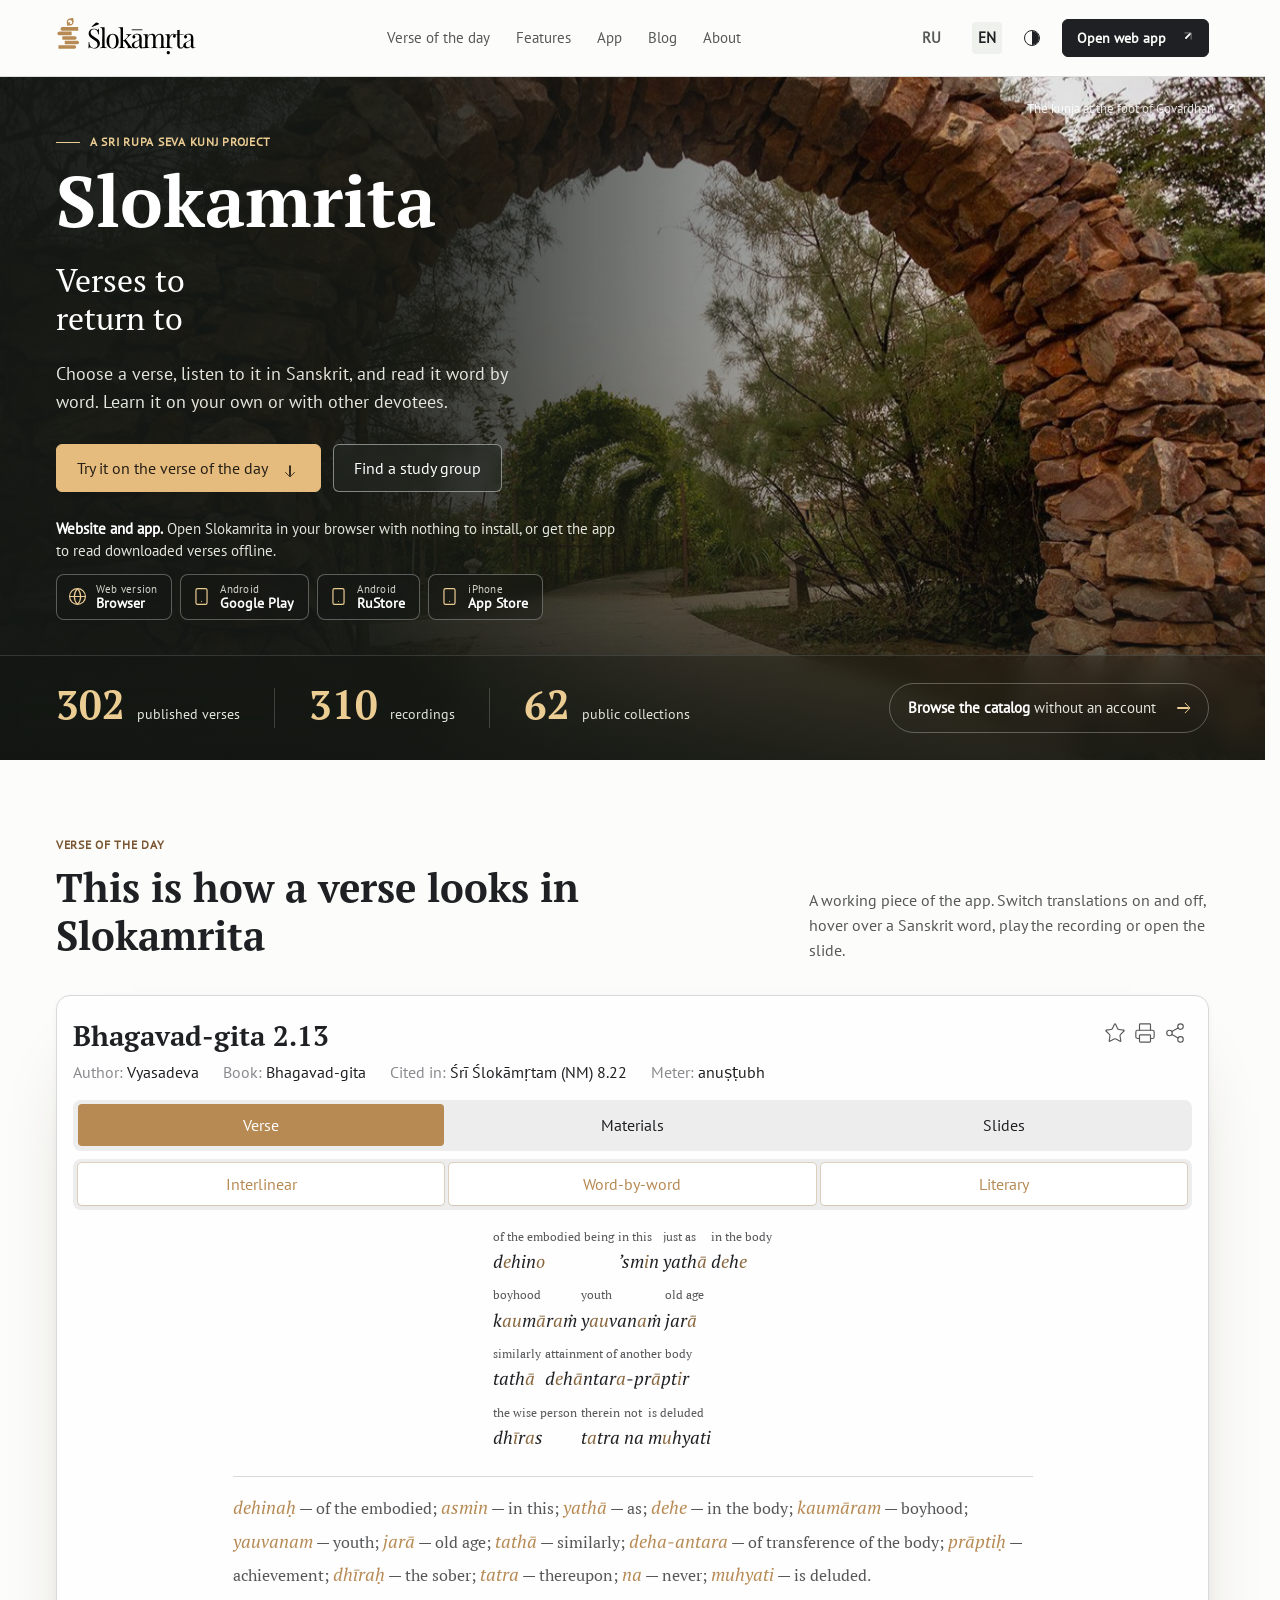
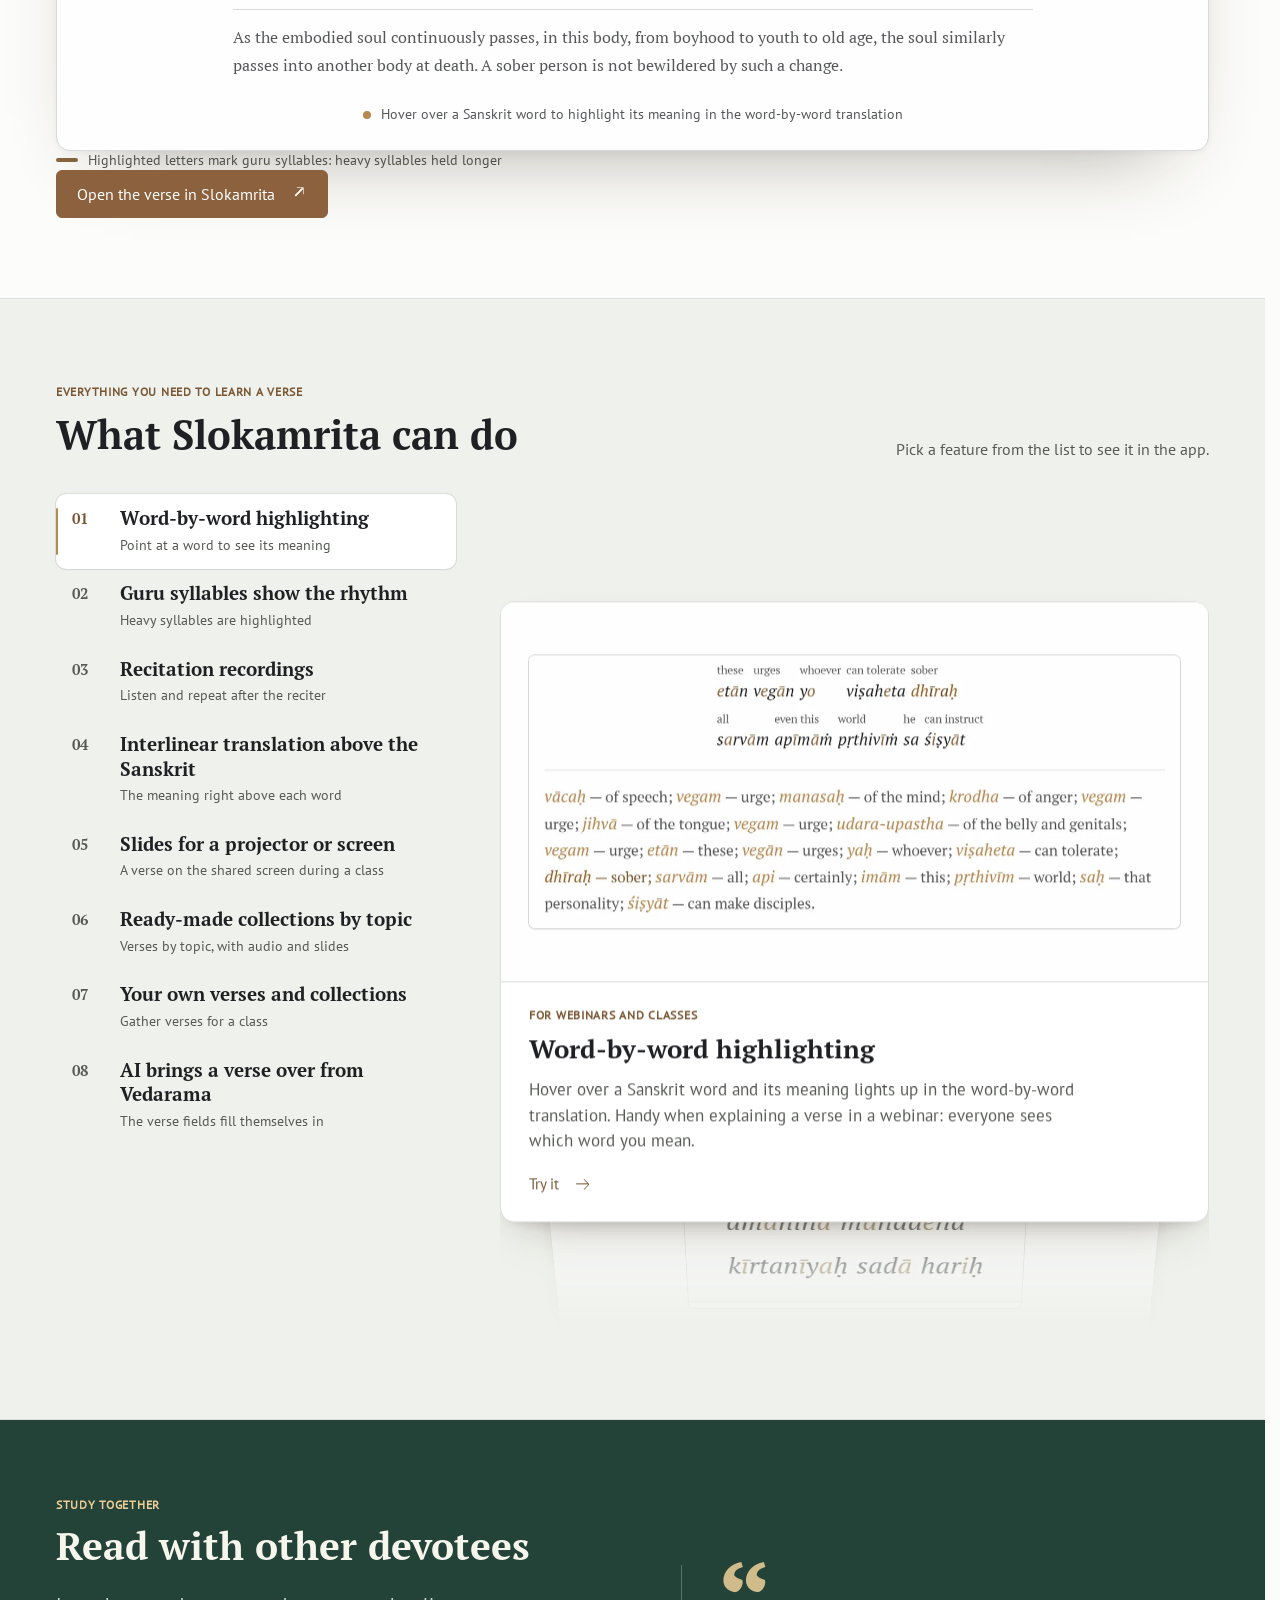
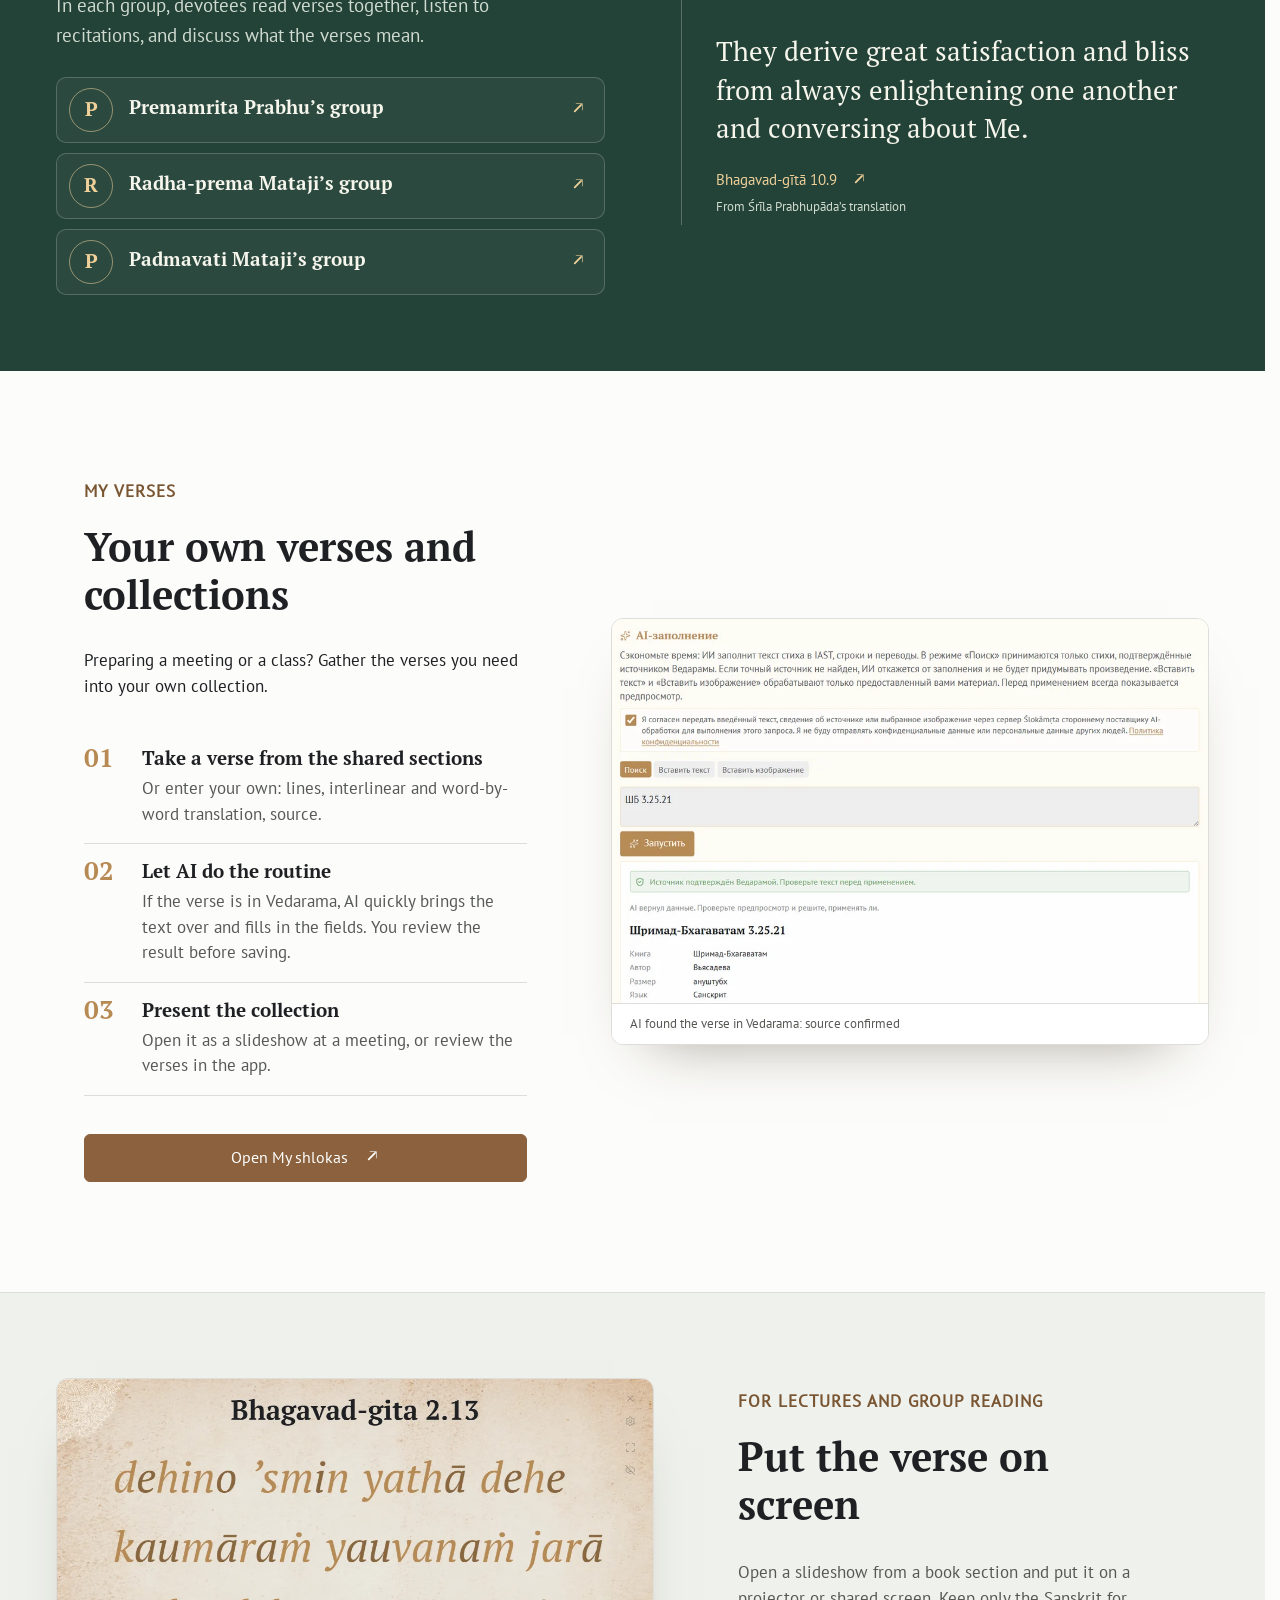
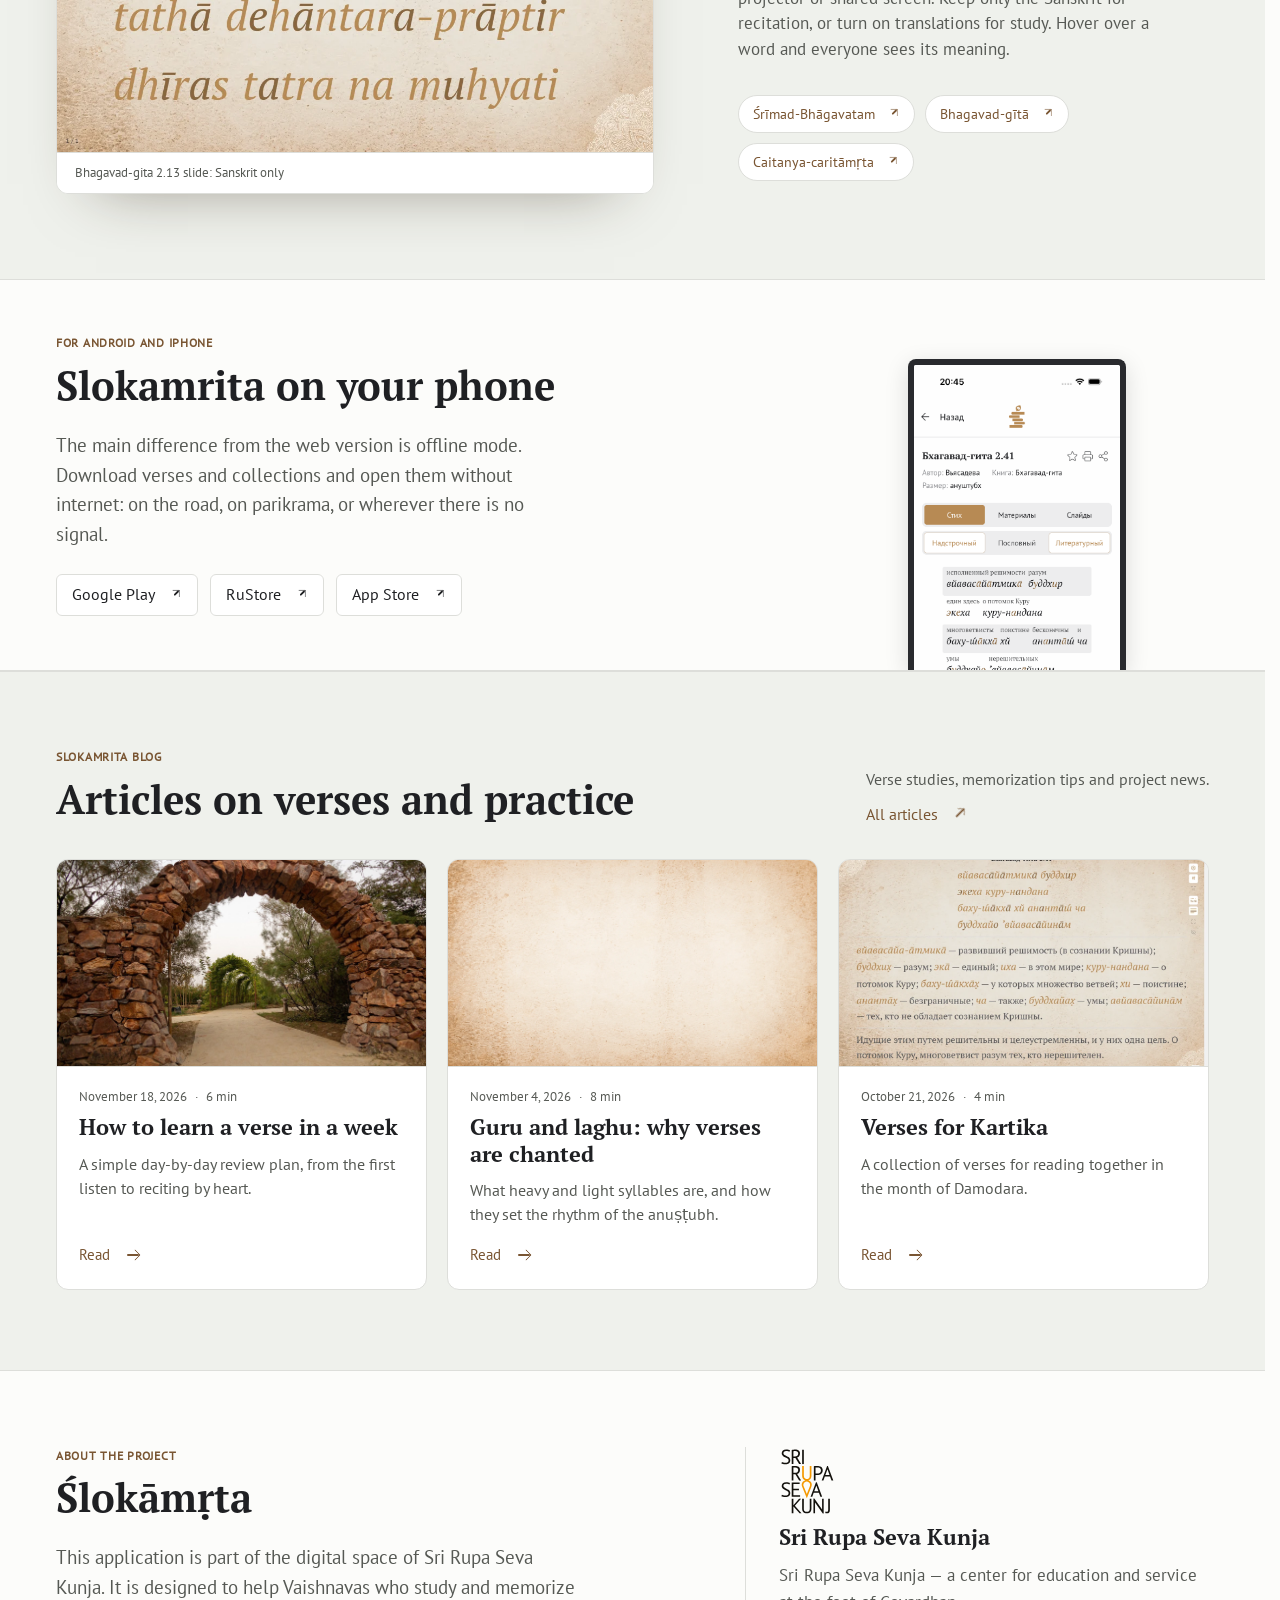
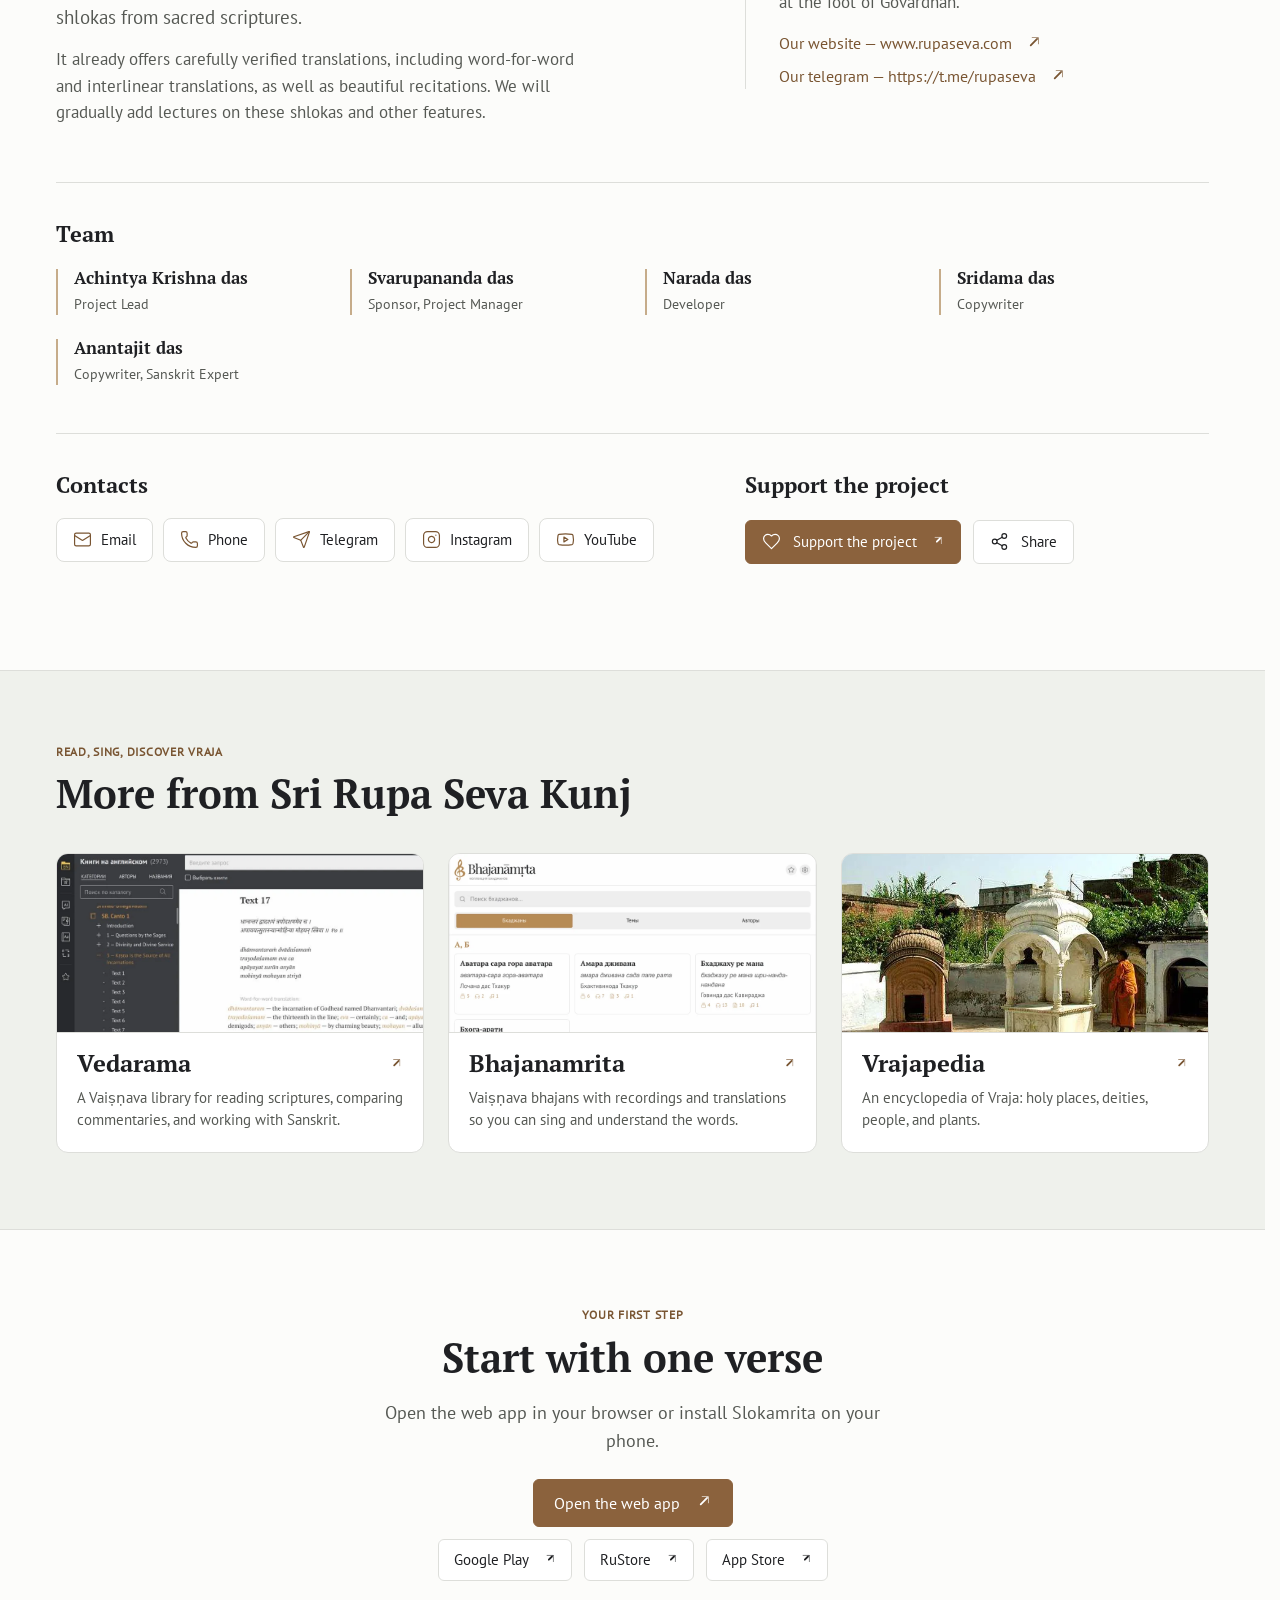
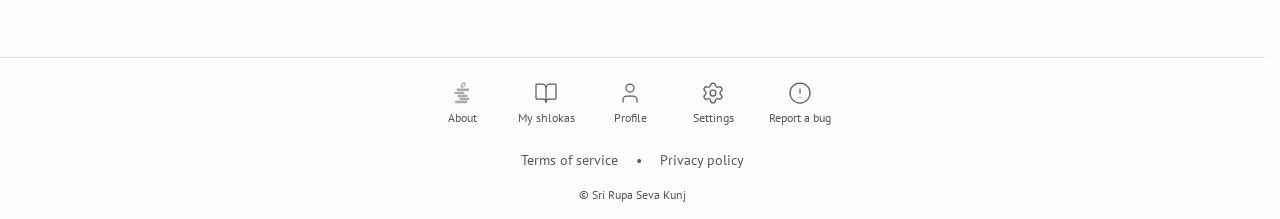
==== en/index.html @ b53bfd35 "Homepage round 4: app's slide viewer, exact verse widget, features drum - Slides tab opens Slokamrit" ====
<!DOCTYPE html><html lang="en" data-theme="light"><head><meta charset="utf-8"><meta name="viewport" content="width=device-width,initial-scale=1"><meta name="robots" content="noindex,nofollow"><title>Slokamrita — homepage preview</title><link rel="icon" type="image/png" sizes="48x48" href="../assets/favicon-48.png"><script>(function(){var q=new URLSearchParams(location.search).get('theme'),s=null;try{s=localStorage.getItem('slokamrita-landing-theme')}catch(e){}var t=q==='dark'||q==='light'?q:s==='dark'||s==='light'?s:matchMedia('(prefers-color-scheme: dark)').matches?'dark':'light';document.documentElement.dataset.theme=t})();</script><link rel="stylesheet" href="../page.css?v=14"></head>
<body>
<header class="site-header"><div class="wrap header-row">
  <a href="#top" aria-label="Slokamrita homepage"><img class="brand light" src="../assets/brand-light.svg" alt="Slokamrita"><img class="brand dark" src="../assets/brand-dark.svg" alt="Slokamrita"></a>
  <nav aria-label="Page sections"><a href="#today">Verse of the day</a><a href="#features">Features</a><a class="nav-extra" href="#community">Study groups</a><a class="nav-extra" href="#lecture">For lectures</a><a href="#application">App</a><a href="#blog">Blog</a><a href="#about">About</a></nav>
  <div class="header-actions"><nav class="edition-switch" aria-label="Page language"><a href="../" lang="ru" hreflang="ru">RU</a><a href="./" lang="en" hreflang="en" aria-current="page">EN</a></nav><button id="theme" class="theme-toggle" type="button" aria-label="Switch theme" title="Switch theme"><span class="theme-glyph" aria-hidden="true"></span></button><a class="button header-library" href="https://slokamrita.com/en/"><span>Open web app</span><span class="arr ext" aria-hidden="true"></span></a></div>
</div></header>
<main id="top">
  <section class="hero" aria-labelledby="hero-title" data-photo-tilt="">
    <img class="hero-photo" src="../assets/kunj.jpg" alt="">
    <a class="hero-credit" href="https://rupaseva.com/kunj"><span>The kunja at the foot of Govardhan</span><span class="arr ext" aria-hidden="true"></span></a>
    <div class="wrap hero-inner">
      <p class="eyebrow hero-kicker"><span></span> A SRI RUPA SEVA KUNJ PROJECT</p>
      <h1 id="hero-title">Slokamrita</h1>
      <p class="hero-lead">Verses to<br>return to</p>
      <p class="hero-summary">Choose a verse, listen to it in Sanskrit, and read it word by word. Learn it on your own or with other devotees.</p>
      <div class="buttons"><a class="button primary" href="#today"><span>Try it on the verse of the day</span><span class="arr down" aria-hidden="true"></span></a><a class="button on-hero" href="#community"><span>Find a study group</span></a></div>
      <div class="hero-platforms" aria-label="Where to open Slokamrita"><p class="platforms-note"><strong>Website and app.</strong> Open Slokamrita in your browser with nothing to install, or get the app to read downloaded verses offline.</p><div class="platform-links"><a class="platform" href="https://slokamrita.com/en/"><svg xmlns="http://www.w3.org/2000/svg" width="18" height="18" viewBox="0 0 24 24" fill="none" stroke="currentColor" stroke-width="1.5" stroke-linecap="round" stroke-linejoin="round" aria-hidden="true"><circle cx="12" cy="12" r="10"></circle><path d="M12 2a14.5 14.5 0 0 0 0 20 14.5 14.5 0 0 0 0-20"></path><path d="M2 12h20"></path></svg><span><small>Web version</small>Browser</span></a><a class="platform" href="https://play.google.com/store/apps/details?id=com.slokamrita.app"><svg xmlns="http://www.w3.org/2000/svg" width="18" height="18" viewBox="0 0 24 24" fill="none" stroke="currentColor" stroke-width="1.5" stroke-linecap="round" stroke-linejoin="round" aria-hidden="true"><rect width="14" height="20" x="5" y="2" rx="2" ry="2"></rect><path d="M12 18h.01"></path></svg><span><small>Android</small>Google Play</span></a><a class="platform" href="https://www.rustore.ru/catalog/app/com.slokamrita.app"><svg xmlns="http://www.w3.org/2000/svg" width="18" height="18" viewBox="0 0 24 24" fill="none" stroke="currentColor" stroke-width="1.5" stroke-linecap="round" stroke-linejoin="round" aria-hidden="true"><rect width="14" height="20" x="5" y="2" rx="2" ry="2"></rect><path d="M12 18h.01"></path></svg><span><small>Android</small>RuStore</span></a><a class="platform" href="https://apps.apple.com/app/id6803114267"><svg xmlns="http://www.w3.org/2000/svg" width="18" height="18" viewBox="0 0 24 24" fill="none" stroke="currentColor" stroke-width="1.5" stroke-linecap="round" stroke-linejoin="round" aria-hidden="true"><rect width="14" height="20" x="5" y="2" rx="2" ry="2"></rect><path d="M12 18h.01"></path></svg><span><small>iPhone</small>App Store</span></a></div></div>
    </div>
    <div class="hero-stats" aria-label="Library statistics"><div class="wrap hero-stats-row">
      <dl><div><dt>302</dt><dd class="stat-long">published verses</dd></div><div><dt>310</dt><dd>recordings</dd></div><div><dt>62</dt><dd>public collections</dd></div></dl>
      <a class="hero-catalog" href="https://slokamrita.com/en/?group=group"><span><strong>Browse the catalog</strong> without an account</span><span class="arr" aria-hidden="true"></span></a>
    </div></div>
  </section>
  <section class="day" id="today" aria-labelledby="day-title"><div class="wrap">
    <div class="section-head"><div><p class="eyebrow">VERSE OF THE DAY</p><h2 id="day-title">This is how a verse looks in Slokamrita</h2></div><p class="section-aside">A working piece of the app. Switch translations on and off, hover over a Sanskrit word, play the recording or open the slide.</p></div>
    <div class="app-window" data-app-window=""><div class="app-slides" id="app-slides" hidden><iframe title="Slide show" data-src="../slideshow/viewer.html?v=20261021-word-links" sandbox="allow-scripts allow-same-origin" allow="fullscreen" allowfullscreen></iframe></div>
      <div class="app-body">
        <div class="app-title-row"><h3 class="app-title">Bhagavad-gita 2.13</h3><span class="app-title-icons" aria-hidden="true"><span title="Add to collection"><svg xmlns="http://www.w3.org/2000/svg" width="22" height="22" viewBox="0 0 24 24" fill="none" stroke="currentColor" stroke-width="1.25" stroke-linecap="round" stroke-linejoin="round" aria-hidden="true"><path d="M11.525 2.295a.53.53 0 0 1 .95 0l2.31 4.679a2.123 2.123 0 0 0 1.595 1.16l5.166.756a.53.53 0 0 1 .294.904l-3.736 3.638a2.123 2.123 0 0 0-.611 1.878l.882 5.14a.53.53 0 0 1-.771.56l-4.618-2.428a2.122 2.122 0 0 0-1.973 0L6.396 21.01a.53.53 0 0 1-.77-.56l.881-5.139a2.122 2.122 0 0 0-.611-1.879L2.16 9.795a.53.53 0 0 1 .294-.906l5.165-.755a2.122 2.122 0 0 0 1.597-1.16z"></path></svg></span><span title="Print / PDF"><svg xmlns="http://www.w3.org/2000/svg" width="22" height="22" viewBox="0 0 24 24" fill="none" stroke="currentColor" stroke-width="1.25" stroke-linecap="round" stroke-linejoin="round" aria-hidden="true"><path d="M6 18H4a2 2 0 0 1-2-2v-5a2 2 0 0 1 2-2h16a2 2 0 0 1 2 2v5a2 2 0 0 1-2 2h-2"></path><path d="M6 9V3a1 1 0 0 1 1-1h10a1 1 0 0 1 1 1v6"></path><rect x="6" y="14" width="12" height="8" rx="1"></rect></svg></span><span title="Share"><svg xmlns="http://www.w3.org/2000/svg" width="22" height="22" viewBox="0 0 24 24" fill="none" stroke="currentColor" stroke-width="1.25" stroke-linecap="round" stroke-linejoin="round" aria-hidden="true"><circle cx="18" cy="5" r="3"></circle><circle cx="6" cy="12" r="3"></circle><circle cx="18" cy="19" r="3"></circle><line x1="8.59" x2="15.42" y1="13.51" y2="17.49"></line><line x1="15.41" x2="8.59" y1="6.51" y2="10.49"></line></svg></span></span></div><p class="app-meta"><span><em>Author:</em> Vyasadeva</span><span><em>Book:</em> Bhagavad-gita</span><span><em>Cited in:</em> Śrī Ślokāmṛtam (NM) 8.22</span><span><em>Meter:</em> anuṣṭubh</span></p>
        <div class="app-strip app-tabs" role="tablist" aria-label="Verse section"><button type="button" role="tab" aria-selected="true" aria-controls="panel-verse" data-tab="verse">Verse</button><button type="button" role="tab" aria-selected="false" aria-controls="panel-materials" data-tab="materials">Materials</button><button type="button" role="tab" aria-selected="false" aria-controls="app-slides" data-tab="slides">Slides</button></div>
        <div class="app-panel" id="panel-verse" role="tabpanel" data-panel="verse">
          <div class="app-strip app-modes" role="group" aria-label="Translations"><button type="button" aria-pressed="true" data-mode="interlinear">Interlinear</button><button type="button" aria-pressed="true" data-mode="wordByWord">Word-by-word</button><button type="button" aria-pressed="true" data-mode="literary">Literary</button></div>
          <div class="app-reading" data-modes="interlinear wordByWord literary"><div id="app-reading-content" class="verse-reader-surface mx-auto w-full max-w-[800px] space-y-xl app-surface"><div class="word-links-scope"><div class="space-y-md"><div class="verse reader-source mb-0 font-verse verse-source w-fit max-w-full mx-auto text-left leading-relaxed "><p class="px-sm py-xs bg-light-secondary dark:bg-dark-secondary rounded md:bg-transparent md:dark:bg-transparent"><span><span style="display: inline-block;"><span><span style="display: inline-block; white-space: nowrap;"><span><span style="display: inline-block; text-align: left; vertical-align: baseline;"><span class="verse-gloss font-verse not-italic text-text-light-secondary dark:text-text-dark-secondary leading-tight block" style="font-size: calc(0.75rem * var(--content-font-size-multiplier, 1));">of the embodied being</span><span class="word-link-source reader-source font-verse verse-source text-accent-brown dark:text-accent-gold whitespace-nowrap block" data-word-link="word-0" style="font-size: calc(1.125rem * var(--content-font-size-multiplier, 1));">d<span class="guru-vowel">e</span>hin<span class="guru-vowel">o</span></span></span></span></span></span><span> <span style="display: inline-block; white-space: nowrap;"><span><span style="display: inline-block; text-align: left; vertical-align: baseline;"><span class="verse-gloss font-verse not-italic text-text-light-secondary dark:text-text-dark-secondary leading-tight block" style="font-size: calc(0.75rem * var(--content-font-size-multiplier, 1));">in this</span><span class="word-link-source reader-source font-verse verse-source text-accent-brown dark:text-accent-gold whitespace-nowrap block" data-word-link="word-0" style="font-size: calc(1.125rem * var(--content-font-size-multiplier, 1));">’sm<span class="guru-vowel">i</span>n</span></span></span></span></span><span> <span style="display: inline-block; white-space: nowrap;"><span><span style="display: inline-block; text-align: left; vertical-align: baseline;"><span class="verse-gloss font-verse not-italic text-text-light-secondary dark:text-text-dark-secondary leading-tight block" style="font-size: calc(0.75rem * var(--content-font-size-multiplier, 1));">just as</span><span class="word-link-source reader-source font-verse verse-source text-accent-brown dark:text-accent-gold whitespace-nowrap block" data-word-link="word-1" style="font-size: calc(1.125rem * var(--content-font-size-multiplier, 1));">yath<span class="guru-vowel">ā</span></span></span></span></span></span><span> <span style="display: inline-block; white-space: nowrap;"><span><span style="display: inline-block; text-align: left; vertical-align: baseline;"><span class="verse-gloss font-verse not-italic text-text-light-secondary dark:text-text-dark-secondary leading-tight block" style="font-size: calc(0.75rem * var(--content-font-size-multiplier, 1));">in the body</span><span class="word-link-source reader-source font-verse verse-source text-accent-brown dark:text-accent-gold whitespace-nowrap block" data-word-link="word-2" style="font-size: calc(1.125rem * var(--content-font-size-multiplier, 1));">d<span class="guru-vowel">e</span>h<span class="guru-vowel">e</span></span></span></span></span></span></span></span></p><p class="px-sm py-xs "><span><span style="display: inline-block;"><span><span style="display: inline-block; white-space: nowrap;"><span><span style="display: inline-block; text-align: left; vertical-align: baseline;"><span class="verse-gloss font-verse not-italic text-text-light-secondary dark:text-text-dark-secondary leading-tight block" style="font-size: calc(0.75rem * var(--content-font-size-multiplier, 1));">boyhood</span><span class="word-link-source reader-source font-verse verse-source text-accent-brown dark:text-accent-gold whitespace-nowrap block" data-word-link="word-3" style="font-size: calc(1.125rem * var(--content-font-size-multiplier, 1));">k<span class="guru-vowel">a</span><span class="guru-vowel">u</span>m<span class="guru-vowel">ā</span>r<span class="guru-vowel">a</span>ṁ</span></span></span></span></span><span> <span style="display: inline-block; white-space: nowrap;"><span><span style="display: inline-block; text-align: left; vertical-align: baseline;"><span class="verse-gloss font-verse not-italic text-text-light-secondary dark:text-text-dark-secondary leading-tight block" style="font-size: calc(0.75rem * var(--content-font-size-multiplier, 1));">youth</span><span class="word-link-source reader-source font-verse verse-source text-accent-brown dark:text-accent-gold whitespace-nowrap block" data-word-link="word-4" style="font-size: calc(1.125rem * var(--content-font-size-multiplier, 1));">y<span class="guru-vowel">a</span><span class="guru-vowel">u</span>van<span class="guru-vowel">a</span>ṁ</span></span></span></span></span><span> <span style="display: inline-block; white-space: nowrap;"><span><span style="display: inline-block; text-align: left; vertical-align: baseline;"><span class="verse-gloss font-verse not-italic text-text-light-secondary dark:text-text-dark-secondary leading-tight block" style="font-size: calc(0.75rem * var(--content-font-size-multiplier, 1));">old age</span><span class="word-link-source reader-source font-verse verse-source text-accent-brown dark:text-accent-gold whitespace-nowrap block" data-word-link="word-5" style="font-size: calc(1.125rem * var(--content-font-size-multiplier, 1));">jar<span class="guru-vowel">ā</span></span></span></span></span></span></span></span></p><p class="px-sm py-xs bg-light-secondary dark:bg-dark-secondary rounded md:bg-transparent md:dark:bg-transparent"><span><span style="display: inline-block;"><span><span style="display: inline-block; white-space: nowrap;"><span><span style="display: inline-block; text-align: left; vertical-align: baseline;"><span class="verse-gloss font-verse not-italic text-text-light-secondary dark:text-text-dark-secondary leading-tight block" style="font-size: calc(0.75rem * var(--content-font-size-multiplier, 1));">similarly</span><span class="word-link-source reader-source font-verse verse-source text-accent-brown dark:text-accent-gold whitespace-nowrap block" data-word-link="word-6" style="font-size: calc(1.125rem * var(--content-font-size-multiplier, 1));">tath<span class="guru-vowel">ā</span></span></span></span></span></span><span> <span style="display: inline-block; white-space: nowrap;"><span><span style="display: inline-block; text-align: left; vertical-align: baseline;"><span class="verse-gloss font-verse not-italic text-text-light-secondary dark:text-text-dark-secondary leading-tight block" style="font-size: calc(0.75rem * var(--content-font-size-multiplier, 1));">attainment of another body</span><span class="word-link-source reader-source font-verse verse-source text-accent-brown dark:text-accent-gold whitespace-nowrap block" data-word-link="word-7" style="font-size: calc(1.125rem * var(--content-font-size-multiplier, 1));">d<span class="guru-vowel">e</span>h<span class="guru-vowel">ā</span>ntar<span class="guru-vowel">a</span>‑pr<span class="guru-vowel">ā</span>pt<span class="guru-vowel">i</span>r</span></span></span></span></span></span></span></p><p class="px-sm py-xs "><span><span style="display: inline-block;"><span><span style="display: inline-block; white-space: nowrap;"><span><span style="display: inline-block; text-align: left; vertical-align: baseline;"><span class="verse-gloss font-verse not-italic text-text-light-secondary dark:text-text-dark-secondary leading-tight block" style="font-size: calc(0.75rem * var(--content-font-size-multiplier, 1));">the wise person</span><span class="word-link-source reader-source font-verse verse-source text-accent-brown dark:text-accent-gold whitespace-nowrap block" data-word-link="word-8" style="font-size: calc(1.125rem * var(--content-font-size-multiplier, 1));">dh<span class="guru-vowel">ī</span>r<span class="guru-vowel">a</span>s</span></span></span></span></span><span> <span style="display: inline-block; white-space: nowrap;"><span><span style="display: inline-block; text-align: left; vertical-align: baseline;"><span class="verse-gloss font-verse not-italic text-text-light-secondary dark:text-text-dark-secondary leading-tight block" style="font-size: calc(0.75rem * var(--content-font-size-multiplier, 1));">therein</span><span class="word-link-source reader-source font-verse verse-source text-accent-brown dark:text-accent-gold whitespace-nowrap block" data-word-link="word-9" style="font-size: calc(1.125rem * var(--content-font-size-multiplier, 1));">t<span class="guru-vowel">a</span>tra</span></span></span></span></span><span> <span style="display: inline-block; white-space: nowrap;"><span><span style="display: inline-block; text-align: left; vertical-align: baseline;"><span class="verse-gloss font-verse not-italic text-text-light-secondary dark:text-text-dark-secondary leading-tight block" style="font-size: calc(0.75rem * var(--content-font-size-multiplier, 1));">not</span><span class="word-link-source reader-source font-verse verse-source text-accent-brown dark:text-accent-gold whitespace-nowrap block" data-word-link="word-10" style="font-size: calc(1.125rem * var(--content-font-size-multiplier, 1));">na</span></span></span></span></span><span> <span style="display: inline-block; white-space: nowrap;"><span><span style="display: inline-block; text-align: left; vertical-align: baseline;"><span class="verse-gloss font-verse not-italic text-text-light-secondary dark:text-text-dark-secondary leading-tight block" style="font-size: calc(0.75rem * var(--content-font-size-multiplier, 1));">is deluded</span><span class="word-link-source reader-source font-verse verse-source text-accent-brown dark:text-accent-gold whitespace-nowrap block" data-word-link="word-11" style="font-size: calc(1.125rem * var(--content-font-size-multiplier, 1));">m<span class="guru-vowel">u</span>hyati</span></span></span></span></span></span></span></p></div></div><div class="mt-md border-t border-light-tertiary dark:border-dark-tertiary app-wbw"></div><div class="mt-md app-wbw"><div class="font-verse text-text-light-secondary dark:text-text-dark-secondary leading-relaxed w-full text-left" style="font-size: calc(1rem * var(--content-font-size-multiplier, 1));"><span class="word-link-meaning" data-word-link="word-0"><span class="word-link-original font-verse verse-source text-accent-brown dark:text-accent-gold font-medium" style="font-size: calc(1.125rem * var(--content-font-size-multiplier, 1));">dehinaḥ</span> — of the embodied; </span><span class="word-link-meaning" data-word-link="word-0"><span class="word-link-original font-verse verse-source text-accent-brown dark:text-accent-gold font-medium" style="font-size: calc(1.125rem * var(--content-font-size-multiplier, 1));">asmin</span> — in this; </span><span class="word-link-meaning" data-word-link="word-1"><span class="word-link-original font-verse verse-source text-accent-brown dark:text-accent-gold font-medium" style="font-size: calc(1.125rem * var(--content-font-size-multiplier, 1));">yathā</span> — as; </span><span class="word-link-meaning" data-word-link="word-2"><span class="word-link-original font-verse verse-source text-accent-brown dark:text-accent-gold font-medium" style="font-size: calc(1.125rem * var(--content-font-size-multiplier, 1));">dehe</span> — in the body; </span><span class="word-link-meaning" data-word-link="word-3"><span class="word-link-original font-verse verse-source text-accent-brown dark:text-accent-gold font-medium" style="font-size: calc(1.125rem * var(--content-font-size-multiplier, 1));">kaumāram</span> — boyhood; </span><span class="word-link-meaning" data-word-link="word-4"><span class="word-link-original font-verse verse-source text-accent-brown dark:text-accent-gold font-medium" style="font-size: calc(1.125rem * var(--content-font-size-multiplier, 1));">yauvanam</span> — youth; </span><span class="word-link-meaning" data-word-link="word-5"><span class="word-link-original font-verse verse-source text-accent-brown dark:text-accent-gold font-medium" style="font-size: calc(1.125rem * var(--content-font-size-multiplier, 1));">jarā</span> — old age; </span><span class="word-link-meaning" data-word-link="word-6"><span class="word-link-original font-verse verse-source text-accent-brown dark:text-accent-gold font-medium" style="font-size: calc(1.125rem * var(--content-font-size-multiplier, 1));">tathā</span> — similarly; </span><span class="word-link-meaning" data-word-link="word-7"><span class="word-link-original font-verse verse-source text-accent-brown dark:text-accent-gold font-medium" style="font-size: calc(1.125rem * var(--content-font-size-multiplier, 1));">deha-antara</span> — of transference of the body; </span><span class="word-link-meaning" data-word-link="word-7"><span class="word-link-original font-verse verse-source text-accent-brown dark:text-accent-gold font-medium" style="font-size: calc(1.125rem * var(--content-font-size-multiplier, 1));">prāptiḥ</span> — achievement; </span><span class="word-link-meaning" data-word-link="word-8"><span class="word-link-original font-verse verse-source text-accent-brown dark:text-accent-gold font-medium" style="font-size: calc(1.125rem * var(--content-font-size-multiplier, 1));">dhīraḥ</span> — the sober; </span><span class="word-link-meaning" data-word-link="word-9"><span class="word-link-original font-verse verse-source text-accent-brown dark:text-accent-gold font-medium" style="font-size: calc(1.125rem * var(--content-font-size-multiplier, 1));">tatra</span> — thereupon; </span><span class="word-link-meaning" data-word-link="word-10"><span class="word-link-original font-verse verse-source text-accent-brown dark:text-accent-gold font-medium" style="font-size: calc(1.125rem * var(--content-font-size-multiplier, 1));">na</span> — never; </span><span class="word-link-meaning" data-word-link="word-11"><span class="word-link-original font-verse verse-source text-accent-brown dark:text-accent-gold font-medium" style="font-size: calc(1.125rem * var(--content-font-size-multiplier, 1));">muhyati</span> — is deluded.</span></div></div><div class="mt-md border-t border-light-tertiary dark:border-dark-tertiary app-lit"></div><div class="mt-md font-verse text-text-light-secondary dark:text-text-dark-secondary w-full text-left app-lit" style="font-size: calc(1rem * var(--content-font-size-multiplier, 1));">As the embodied soul continuously passes, in this body, from boyhood to youth to old age, the soul similarly passes into another body at death. A sober person is not bewildered by such a change.</div></div></div></div>
          <p class="app-hint" data-hint-wbw=""><span class="hint-dot" aria-hidden="true"></span>Hover over a Sanskrit word to highlight its meaning in the word-by-word translation</p>
        </div>
        <div class="app-panel" id="panel-materials" role="tabpanel" data-panel="materials" hidden="">
          <div class="app-strip app-subtabs" role="group" aria-label="Materials"><button type="button" aria-pressed="true" data-subtab="recordings">Recordings<sup>1</sup></button><button type="button" aria-pressed="false" data-subtab="comments">Comments</button></div><div class="app-subpanel" data-subpanel="recordings">
          <div class="app-record">
            <strong>Recitation: Bhagavad-gita As It Is 2.13</strong><span class="app-record-author">Nityananda Prabhu</span>
            <div class="app-record-row" data-player="idle">
              <button type="button" class="app-listen" aria-controls="recitation"><svg xmlns="http://www.w3.org/2000/svg" width="19" height="19" viewBox="0 0 24 24" fill="none" stroke="currentColor" stroke-width="1.5" stroke-linecap="round" stroke-linejoin="round" class="lucide lucide-play" aria-hidden="true"><path d="M5 5a2 2 0 0 1 3.008-1.728l11.997 6.998a2 2 0 0 1 .003 3.458l-12 7A2 2 0 0 1 5 19z"></path></svg><span>Listen</span></button><span class="app-record-duration">0:15</span>
              <button type="button" class="app-play" aria-controls="recitation" aria-label="Pause" title="Pause"><span><svg xmlns="http://www.w3.org/2000/svg" width="19" height="19" viewBox="0 0 24 24" fill="none" stroke="currentColor" stroke-width="1.5" stroke-linecap="round" stroke-linejoin="round" class="lucide lucide-pause" aria-hidden="true"><rect x="14" y="3" width="5" height="18" rx="1"></rect><rect x="5" y="3" width="5" height="18" rx="1"></rect></svg></span><span hidden=""><svg xmlns="http://www.w3.org/2000/svg" width="19" height="19" viewBox="0 0 24 24" fill="none" stroke="currentColor" stroke-width="1.5" stroke-linecap="round" stroke-linejoin="round" class="lucide lucide-play" aria-hidden="true"><path d="M5 5a2 2 0 0 1 3.008-1.728l11.997 6.998a2 2 0 0 1 .003 3.458l-12 7A2 2 0 0 1 5 19z"></path></svg></span></button>
              <span class="app-time app-current">0:00</span><input type="range" class="app-seek" aria-label="Playback position" min="0" max="15" value="0" step="0.1"><span class="app-time app-total">0:15</span>
              <button type="button" class="app-close" aria-controls="recitation" aria-label="Stop" title="Stop"><svg xmlns="http://www.w3.org/2000/svg" width="19" height="19" viewBox="0 0 24 24" fill="none" stroke="currentColor" stroke-width="1.5" stroke-linecap="round" stroke-linejoin="round" class="lucide lucide-x" aria-hidden="true"><path d="M18 6 6 18"></path><path d="m6 6 12 12"></path></svg></button>
            </div>
          </div>
          <audio id="recitation" preload="none" src="https://api.slokamrita.com/api/media/public/audio/cdc1b95c_20260714_143811.mp3"></audio>
          <p id="recitation-error" class="recitation-error" hidden="">The recording did not load. <a href="https://slokamrita.com/en/verse/bhagavad-gita-2-13/">Listen on the verse page</a></p><div class="app-note app-suggest"><svg xmlns="http://www.w3.org/2000/svg" width="20" height="20" viewBox="0 0 24 24" fill="none" stroke="currentColor" stroke-width="1.25" stroke-linecap="round" stroke-linejoin="round" aria-hidden="true" class="app-note-icon"><path d="M15 14c.2-1 .7-1.7 1.5-2.5 1-.9 1.5-2.2 1.5-3.5A6 6 0 0 0 6 8c0 1 .2 2.2 1.5 3.5.7.7 1.3 1.5 1.5 2.5"></path><path d="M9 18h6"></path><path d="M10 22h4"></path></svg><p>Know other recordings of this verse?</p><a class="app-note-button" href="https://t.me/slokamrita_bot"><span>Suggest recording</span><svg xmlns="http://www.w3.org/2000/svg" width="14" height="14" viewBox="0 0 24 24" fill="none" stroke="currentColor" stroke-width="1.25" stroke-linecap="round" stroke-linejoin="round" aria-hidden="true"><path d="M15 3h6v6"></path><path d="M10 14 21 3"></path><path d="M18 13v6a2 2 0 0 1-2 2H5a2 2 0 0 1-2-2V8a2 2 0 0 1 2-2h6"></path></svg></a></div></div><div class="app-subpanel" data-subpanel="comments" hidden><div class="app-note app-empty"><svg xmlns="http://www.w3.org/2000/svg" width="32" height="32" viewBox="0 0 24 24" fill="none" stroke="currentColor" stroke-width="1.25" stroke-linecap="round" stroke-linejoin="round" aria-hidden="true" class="app-note-icon app-note-icon-soft"><path d="M15 12h-5"></path><path d="M15 8h-5"></path><path d="M19 17V5a2 2 0 0 0-2-2H4"></path><path d="M8 21h12a2 2 0 0 0 2-2v-1a1 1 0 0 0-1-1H11a1 1 0 0 0-1 1v1a2 2 0 1 1-4 0V5a2 2 0 1 0-4 0v2a1 1 0 0 0 1 1h3"></path></svg><h4>No comments yet</h4><p>You can help us by sending links to materials</p><a class="app-note-button" href="https://t.me/slokamrita_bot"><span>Share</span><svg xmlns="http://www.w3.org/2000/svg" width="14" height="14" viewBox="0 0 24 24" fill="none" stroke="currentColor" stroke-width="1.25" stroke-linecap="round" stroke-linejoin="round" aria-hidden="true"><path d="M15 3h6v6"></path><path d="M10 14 21 3"></path><path d="M18 13v6a2 2 0 0 1-2 2H5a2 2 0 0 1-2-2V8a2 2 0 0 1 2-2h6"></path></svg></a></div></div>
        </div>
      </div>
    </div>
    <div class="day-foot"><p class="guru-note"><span class="guru-swatch" aria-hidden="true"></span>Highlighted letters mark guru syllables: heavy syllables held longer</p><a class="button primary" href="https://slokamrita.com/en/verse/bhagavad-gita-2-13/"><span>Open the verse in Slokamrita</span><span class="arr ext" aria-hidden="true"></span></a></div>
  </div></section>
  <section class="features" id="features" aria-labelledby="features-title"><div class="wrap">
    <div class="section-head"><div><p class="eyebrow">EVERYTHING YOU NEED TO LEARN A VERSE</p><h2 id="features-title">What Slokamrita can do</h2></div><p class="section-aside"><span class="aside-desktop">Pick a feature from the list to see it in the app.</span><span class="aside-mobile">Tap a feature to open the details and a screenshot.</span></p></div>
    <div class="feature-stage"><ol class="feature-explorer" data-feature-explorer><li class="feature"><h3 class="feature-head"><button type="button" class="feature-toggle" id="feature-tab-1" aria-expanded="false" aria-controls="feature-1"><span class="feature-num" aria-hidden="true">01</span><span class="feature-name"><span class="feature-title">Word-by-word highlighting</span><span class="feature-brief">Point at a word to see its meaning</span></span><span class="tile-chevron" aria-hidden="true"></span></button></h3><div class="feature-panel" id="feature-1" role="region" aria-labelledby="feature-tab-1" hidden><figure class="feature-shot"><img class="light" src="../assets/app/wordlinks-en-light.webp" alt="A word and its meaning highlighted in the word-by-word translation" loading="lazy"><img class="dark" src="../assets/app/wordlinks-en-dark.webp" alt="" loading="lazy"></figure><div class="feature-copy"><p class="tile-kicker">For webinars and classes</p><p class="feature-panel-title" aria-hidden="true">Word-by-word highlighting</p><p>Hover over a Sanskrit word and its meaning lights up in the word-by-word translation. Handy when explaining a verse in a webinar: everyone sees which word you mean.</p><a class="tile-link" href="#today" data-demo="wordlinks"><span>Try it</span><span class="arr" aria-hidden="true"></span></a></div></div></li><li class="feature"><h3 class="feature-head"><button type="button" class="feature-toggle" id="feature-tab-2" aria-expanded="false" aria-controls="feature-2"><span class="feature-num" aria-hidden="true">02</span><span class="feature-name"><span class="feature-title">Guru syllables show the rhythm</span><span class="feature-brief">Heavy syllables are highlighted</span></span><span class="tile-chevron" aria-hidden="true"></span></button></h3><div class="feature-panel" id="feature-2" role="region" aria-labelledby="feature-tab-2" hidden><figure class="feature-shot"><img class="light" src="../assets/app/guru-en-light.webp" alt="Verse with guru syllables highlighted" loading="lazy"><img class="dark" src="../assets/app/guru-en-dark.webp" alt="" loading="lazy"></figure><div class="feature-copy"><p class="feature-panel-title" aria-hidden="true">Guru syllables show the rhythm</p><p>Heavy syllables are highlighted, so you can see the rhythm and chant more easily.</p><a class="tile-link" href="#today" data-demo="guru"><span>Take a look</span><span class="arr" aria-hidden="true"></span></a></div></div></li><li class="feature"><h3 class="feature-head"><button type="button" class="feature-toggle" id="feature-tab-3" aria-expanded="false" aria-controls="feature-3"><span class="feature-num" aria-hidden="true">03</span><span class="feature-name"><span class="feature-title">Recitation recordings</span><span class="feature-brief">Listen and repeat after the reciter</span></span><span class="tile-chevron" aria-hidden="true"></span></button></h3><div class="feature-panel" id="feature-3" role="region" aria-labelledby="feature-tab-3" hidden><figure class="feature-shot"><img class="light" src="../assets/app/audio-en-light.webp" alt="Recitation recording in Slokamrita" loading="lazy"><img class="dark" src="../assets/app/audio-en-dark.webp" alt="" loading="lazy"></figure><div class="feature-copy"><p class="feature-panel-title" aria-hidden="true">Recitation recordings</p><p>Recitations by devotees: listen to the verse and repeat after the reciter.</p><a class="tile-link" href="#today" data-demo="audio"><span>Listen</span><span class="arr" aria-hidden="true"></span></a></div></div></li><li class="feature"><h3 class="feature-head"><button type="button" class="feature-toggle" id="feature-tab-4" aria-expanded="false" aria-controls="feature-4"><span class="feature-num" aria-hidden="true">04</span><span class="feature-name"><span class="feature-title">Interlinear translation above the Sanskrit</span><span class="feature-brief">The meaning right above each word</span></span><span class="tile-chevron" aria-hidden="true"></span></button></h3><div class="feature-panel" id="feature-4" role="region" aria-labelledby="feature-tab-4" hidden><figure class="feature-shot"><img class="light" src="../assets/app/interlinear-en-light.webp" alt="Interlinear translation above the Sanskrit" loading="lazy"><img class="dark" src="../assets/app/interlinear-en-dark.webp" alt="" loading="lazy"></figure><div class="feature-copy"><p class="feature-panel-title" aria-hidden="true">Interlinear translation above the Sanskrit</p><p>The meaning of each word right above the Sanskrit. Turn it off to test yourself.</p><a class="tile-link" href="#today" data-demo="interlinear"><span>Turn it on</span><span class="arr" aria-hidden="true"></span></a></div></div></li><li class="feature"><h3 class="feature-head"><button type="button" class="feature-toggle" id="feature-tab-5" aria-expanded="false" aria-controls="feature-5"><span class="feature-num" aria-hidden="true">05</span><span class="feature-name"><span class="feature-title">Slides for a projector or screen</span><span class="feature-brief">A verse on the shared screen during a class</span></span><span class="tile-chevron" aria-hidden="true"></span></button></h3><div class="feature-panel" id="feature-5" role="region" aria-labelledby="feature-tab-5" hidden><figure class="feature-shot"><img class="light" src="../assets/app/slides-tile-en-light.webp" alt="Verse slide" loading="lazy"><img class="dark" src="../assets/app/slides-tile-en-dark.webp" alt="" loading="lazy"></figure><div class="feature-copy"><p class="tile-kicker">For lectures</p><p class="feature-panel-title" aria-hidden="true">Slides for a projector or screen</p><p>A verse on a projector or shared screen. Choose what to show: Sanskrit, interlinear, word-by-word or literary translation, and expand the slide to full screen.</p><a class="tile-link" href="#today" data-demo="slides"><span>Open the slide</span><span class="arr" aria-hidden="true"></span></a></div></div></li><li class="feature"><h3 class="feature-head"><button type="button" class="feature-toggle" id="feature-tab-6" aria-expanded="false" aria-controls="feature-6"><span class="feature-num" aria-hidden="true">06</span><span class="feature-name"><span class="feature-title">Ready-made collections by topic</span><span class="feature-brief">Verses by topic, with audio and slides</span></span><span class="tile-chevron" aria-hidden="true"></span></button></h3><div class="feature-panel" id="feature-6" role="region" aria-labelledby="feature-tab-6" hidden><figure class="feature-shot"><img class="light" src="../assets/app/collections-en-light.webp" alt="Shared verse collections" loading="lazy"><img class="dark" src="../assets/app/collections-en-dark.webp" alt="" loading="lazy"></figure><div class="feature-copy"><p class="feature-panel-title" aria-hidden="true">Ready-made collections by topic</p><p>Verses by topic, from the Absolute Truth to praṇāmas, with printing, slides and audio for the whole collection.</p><a class="tile-link" href="https://slokamrita.com/en/?group=group"><span>All collections</span><span class="arr ext" aria-hidden="true"></span></a></div></div></li><li class="feature"><h3 class="feature-head"><button type="button" class="feature-toggle" id="feature-tab-7" aria-expanded="false" aria-controls="feature-7"><span class="feature-num" aria-hidden="true">07</span><span class="feature-name"><span class="feature-title">Your own verses and collections</span><span class="feature-brief">Gather verses for a class</span></span><span class="tile-chevron" aria-hidden="true"></span></button></h3><div class="feature-panel" id="feature-7" role="region" aria-labelledby="feature-tab-7" hidden><figure class="feature-shot"><img class="light" src="../assets/app/editor-en-light.webp" alt="Personal verse editor" loading="lazy"><img class="dark" src="../assets/app/editor-en-dark.webp" alt="" loading="lazy"></figure><div class="feature-copy"><p class="feature-panel-title" aria-hidden="true">Your own verses and collections</p><p>Add verses from the shared sections to your collections or enter your own verse.</p><a class="tile-link" href="#cabinet"><span>Learn more</span><span class="arr down" aria-hidden="true"></span></a></div></div></li><li class="feature"><h3 class="feature-head"><button type="button" class="feature-toggle" id="feature-tab-8" aria-expanded="false" aria-controls="feature-8"><span class="feature-num" aria-hidden="true">08</span><span class="feature-name"><span class="feature-title">AI brings a verse over from Vedarama</span><span class="feature-brief">The verse fields fill themselves in</span></span><span class="tile-chevron" aria-hidden="true"></span></button></h3><div class="feature-panel" id="feature-8" role="region" aria-labelledby="feature-tab-8" hidden><figure class="feature-shot"><img class="light" src="../assets/app/ai-tile-en-light.webp" alt="Filling in a verse with AI" loading="lazy"><img class="dark" src="../assets/app/ai-tile-en-dark.webp" alt="" loading="lazy"></figure><div class="feature-copy"><p class="feature-panel-title" aria-hidden="true">AI brings a verse over from Vedarama</p><p>If the verse is in Vedarama, AI brings it over and fills in the fields. You review the text before saving.</p><a class="tile-link" href="#cabinet"><span>How it works</span><span class="arr down" aria-hidden="true"></span></a></div></div></li></ol><div class="feature-drum" data-feature-drum aria-live="polite"></div></div>
  </div></section>
  <section class="community" id="community" aria-labelledby="community-title"><div class="wrap community-grid">
    <div class="community-copy"><p class="eyebrow">STUDY TOGETHER</p><h2 id="community-title">Read with other devotees</h2><p class="intro">In each group, devotees read verses together, listen to recitations, and discuss what the verses mean.</p>
      <div class="group-list" aria-label="Study groups">
        <button class="group-cta" type="button" aria-disabled="true"><span class="monogram" aria-hidden="true">P</span><strong>Premamrita Prabhu’s group</strong><span class="arr ext" aria-hidden="true"></span></button>
        <button class="group-cta" type="button" aria-disabled="true"><span class="monogram" aria-hidden="true">R</span><strong>Radha-prema Mataji’s group</strong><span class="arr ext" aria-hidden="true"></span></button>
        <button class="group-cta" type="button" aria-disabled="true"><span class="monogram" aria-hidden="true">P</span><strong>Padmavati Mataji’s group</strong><span class="arr ext" aria-hidden="true"></span></button>
      </div>
    </div>
    <figure class="quote-block"><span class="quote-mark" aria-hidden="true">“</span><blockquote>They derive great satisfaction and bliss from always enlightening one another and conversing about Me.</blockquote><figcaption><a class="link" href="https://vedabase.io/en/library/bg/10/9/"><span>Bhagavad-gītā 10.9</span><span class="arr ext" aria-hidden="true"></span></a><p>From Śrīla Prabhupāda’s translation</p></figcaption></figure>
  </div></section>
  <section class="cabinet wrap" id="cabinet" aria-labelledby="cabinet-title">
    <div class="feature-grid"><div class="feature-copy"><p class="eyebrow">MY VERSES</p><h2 id="cabinet-title">Your own verses and collections</h2><p class="cabinet-intro">Preparing a meeting or a class? Gather the verses you need into your own collection.</p><ol class="steps"><li><h3>Take a verse from the shared sections</h3><p>Or enter your own: lines, interlinear and word-by-word translation, source.</p></li><li><h3>Let AI do the routine</h3><p>If the verse is in Vedarama, AI quickly brings the text over and fills in the fields. You review the result before saving.</p></li><li><h3>Present the collection</h3><p>Open it as a slideshow at a meeting, or review the verses in the app.</p></li></ol><a class="button primary" href="https://slokamrita.com/en/my-verses/"><span>Open My shlokas</span><span class="arr ext" aria-hidden="true"></span></a></div>
    <figure class="product-shot cabinet-shot"><img class="light" src="../assets/app/ai-en-light.webp" alt="AI found Srimad-Bhagavatam 3.25.21 in Vedarama and prepared the verse fields" loading="lazy"><img class="dark" src="../assets/app/ai-en-dark.webp" alt="" loading="lazy"><figcaption>AI found the verse in Vedarama: source confirmed</figcaption></figure></div>
  </section>
  <section class="lecture" id="lecture" aria-labelledby="lecture-title"><div class="wrap feature-grid">
    <figure class="product-shot"><img class="light" src="../assets/lecture-sanskrit-en-light.webp" alt="Verse slide showing only the Sanskrit, without translations" width="1100" height="688" loading="lazy"><img class="dark" src="../assets/lecture-sanskrit-en-dark.webp" alt="" width="1100" height="688" loading="lazy"><figcaption>Bhagavad-gita 2.13 slide: Sanskrit only</figcaption></figure>
    <div class="feature-copy"><p class="eyebrow">FOR LECTURES AND GROUP READING</p><h2 id="lecture-title">Put the verse on screen</h2><p class="intro">Open a slideshow from a book section and put it on a projector or shared screen. Keep only the Sanskrit for recitation, or turn on translations for study. Hover over a word and everyone sees its meaning.</p><div class="lecture-links"><a href="https://slokamrita.com/en/book/fbe89ce2-163f-47d2-9f52-de296ff7942b/"><span>Śrīmad-Bhāgavatam</span><span class="arr ext" aria-hidden="true"></span></a><a href="https://slokamrita.com/en/book/571f9075-a12a-45e1-9261-586bfdba7d78/"><span>Bhagavad-gītā</span><span class="arr ext" aria-hidden="true"></span></a><a href="https://slokamrita.com/en/book/f819621e-5767-4a27-9730-ede020e4f59c/"><span>Caitanya-caritāmṛta</span><span class="arr ext" aria-hidden="true"></span></a></div></div>
  </div></section>
  <section class="app-band" id="application"><div class="wrap app-grid"><div><p class="eyebrow">FOR ANDROID AND IPHONE</p><h2>Slokamrita on your phone</h2><p class="intro">The main difference from the web version is offline mode. Download verses and collections and open them without internet: on the road, on parikrama, or wherever there is no signal.</p><div class="buttons stores"><a class="button" href="https://play.google.com/store/apps/details?id=com.slokamrita.app"><span>Google Play</span><span class="arr ext" aria-hidden="true"></span></a><a class="button" href="https://www.rustore.ru/catalog/app/com.slokamrita.app"><span>RuStore</span><span class="arr ext" aria-hidden="true"></span></a><a class="button" href="https://apps.apple.com/app/id6803114267"><span>App Store</span><span class="arr ext" aria-hidden="true"></span></a></div></div><figure class="device"><img src="../assets/app.png" alt="The verse page in Slokamrita for iPhone" loading="lazy"></figure></div></section>
  <section class="blog" id="blog" aria-labelledby="blog-title"><div class="wrap"><div class="section-head"><div><p class="eyebrow">SLOKAMRITA BLOG</p><h2 id="blog-title">Articles on verses and practice</h2></div><div class="blog-aside"><p class="section-aside">Verse studies, memorization tips and project news.</p><a class="link" href="https://slokamrita.com/en/blog/"><span>All articles</span><span class="arr ext" aria-hidden="true"></span></a></div></div><ul class="post-list"><li class="post"><a href="https://slokamrita.com/en/blog/learn-a-verse-in-a-week/"><figure class="post-cover"><img src="../assets/kunj.jpg" alt="" loading="lazy"></figure><div class="post-copy"><p class="post-meta"><time datetime="2026-11-18">November 18, 2026</time><span aria-hidden="true">·</span><span>6 min</span></p><h3>How to learn a verse in a week</h3><p>A simple day-by-day review plan, from the first listen to reciting by heart.</p><span class="tile-link"><span>Read</span><span class="arr" aria-hidden="true"></span></span></div></a></li><li class="post"><a href="https://slokamrita.com/en/blog/guru-and-laghu/"><figure class="post-cover"><img src="../assets/parchment.webp" alt="" loading="lazy"></figure><div class="post-copy"><p class="post-meta"><time datetime="2026-11-04">November 4, 2026</time><span aria-hidden="true">·</span><span>8 min</span></p><h3>Guru and laghu: why verses are chanted</h3><p>What heavy and light syllables are, and how they set the rhythm of the anuṣṭubh.</p><span class="tile-link"><span>Read</span><span class="arr" aria-hidden="true"></span></span></div></a></li><li class="post"><a href="https://slokamrita.com/en/blog/verses-for-kartika/"><figure class="post-cover"><img src="../assets/lecture-slide.webp" alt="" loading="lazy"></figure><div class="post-copy"><p class="post-meta"><time datetime="2026-10-21">October 21, 2026</time><span aria-hidden="true">·</span><span>4 min</span></p><h3>Verses for Kartika</h3><p>A collection of verses for reading together in the month of Damodara.</p><span class="tile-link"><span>Read</span><span class="arr" aria-hidden="true"></span></span></div></a></li></ul></div></section>
  <section class="about wrap" id="about" aria-labelledby="about-title"><div class="about-grid"><div><p class="eyebrow">ABOUT THE PROJECT</p><h2 id="about-title" lang="sa-Latn">Ślokāmṛta</h2><p class="intro">This application is part of the digital space of Sri Rupa Seva Kunja. It is designed to help Vaishnavas who study and memorize shlokas from sacred scriptures.</p><p class="about-more">It already offers carefully verified translations, including word-for-word and interlinear translations, as well as beautiful recitations. We will gradually add lectures on these shlokas and other features.</p></div><div class="srsk"><img class="light" src="../assets/srsk-light.svg" alt=""><img class="dark" src="../assets/srsk-dark.svg" alt=""><h3>Sri Rupa Seva Kunja</h3><p>Sri Rupa Seva Kunja — a center for education and service at the foot of Govardhan.</p><div class="srsk-links"><a class="link" href="https://www.rupaseva.com/"><span>Our website — www.rupaseva.com</span><span class="arr ext" aria-hidden="true"></span></a><a class="link" href="https://t.me/rupaseva"><span>Our telegram — https://t.me/rupaseva</span><span class="arr ext" aria-hidden="true"></span></a></div></div></div><div class="about-team"><h3>Team</h3><ul class="team-list"><li><strong>Achintya Krishna das</strong><span>Project Lead</span></li><li><strong>Svarupananda das</strong><span>Sponsor, Project Manager</span></li><li><strong>Narada das</strong><span>Developer</span></li><li><strong>Sridama das</strong><span>Copywriter</span></li><li><strong>Anantajit das</strong><span>Copywriter, Sanskrit Expert</span></li></ul></div><div class="about-bottom"><div><h3>Contacts</h3><div class="contact-list"><a class="contact" href="mailto:info@rupaseva.ru"><svg xmlns="http://www.w3.org/2000/svg" width="18" height="18" viewBox="0 0 24 24" fill="none" stroke="currentColor" stroke-width="1.5" stroke-linecap="round" stroke-linejoin="round" aria-hidden="true"><rect width="20" height="16" x="2" y="4" rx="2"></rect><path d="m22 7-8.97 5.7a1.94 1.94 0 0 1-2.06 0L2 7"></path></svg><span>Email</span></a><a class="contact" href="tel:+79250077575"><svg xmlns="http://www.w3.org/2000/svg" width="18" height="18" viewBox="0 0 24 24" fill="none" stroke="currentColor" stroke-width="1.5" stroke-linecap="round" stroke-linejoin="round" aria-hidden="true"><path d="M13.832 16.568a1 1 0 0 0 1.213-.303l.355-.465A2 2 0 0 1 17 15h3a2 2 0 0 1 2 2v3a2 2 0 0 1-2 2A18 18 0 0 1 2 4a2 2 0 0 1 2-2h3a2 2 0 0 1 2 2v3a2 2 0 0 1-.8 1.6l-.468.351a1 1 0 0 0-.292 1.233 14 14 0 0 0 6.392 6.384"></path></svg><span>Phone</span></a><a class="contact" href="https://t.me/rupaseva"><svg xmlns="http://www.w3.org/2000/svg" width="18" height="18" viewBox="0 0 24 24" fill="none" stroke="currentColor" stroke-width="1.5" stroke-linecap="round" stroke-linejoin="round" aria-hidden="true"><path d="M14.536 21.686a.5.5 0 0 0 .937-.024l6.5-19a.496.496 0 0 0-.635-.635l-19 6.5a.5.5 0 0 0-.024.937l7.93 3.18a2 2 0 0 1 1.112 1.11z"></path><path d="m21.854 2.147-10.94 10.939"></path></svg><span>Telegram</span></a><a class="contact" href="https://instagram.com/rupaseva"><svg xmlns="http://www.w3.org/2000/svg" width="18" height="18" viewBox="0 0 24 24" fill="none" stroke="currentColor" stroke-width="1.5" stroke-linecap="round" stroke-linejoin="round" aria-hidden="true"><rect width="20" height="20" x="2" y="2" rx="5" ry="5"></rect><path d="M16 11.37A4 4 0 1 1 12.63 8 4 4 0 0 1 16 11.37z"></path><line x1="17.5" x2="17.51" y1="6.5" y2="6.5"></line></svg><span>Instagram</span></a><a class="contact" href="https://www.youtube.com/@Rupaseva"><svg xmlns="http://www.w3.org/2000/svg" width="18" height="18" viewBox="0 0 24 24" fill="none" stroke="currentColor" stroke-width="1.5" stroke-linecap="round" stroke-linejoin="round" aria-hidden="true"><path d="M2.5 17a24.12 24.12 0 0 1 0-10 2 2 0 0 1 1.4-1.4 49.56 49.56 0 0 1 16.2 0A2 2 0 0 1 21.5 7a24.12 24.12 0 0 1 0 10 2 2 0 0 1-1.4 1.4 49.55 49.55 0 0 1-16.2 0A2 2 0 0 1 2.5 17"></path><path d="m10 15 5-3-5-3z"></path></svg><span>YouTube</span></a></div></div><div><h3>Support the project</h3><div class="buttons support-buttons"><a class="button primary" href="https://www.rupaseva.com/join"><svg xmlns="http://www.w3.org/2000/svg" width="18" height="18" viewBox="0 0 24 24" fill="none" stroke="currentColor" stroke-width="1.5" stroke-linecap="round" stroke-linejoin="round" aria-hidden="true"><path d="M19 14c1.49-1.46 3-3.21 3-5.5A5.5 5.5 0 0 0 16.5 3c-1.76 0-3 .5-4.5 2-1.5-1.5-2.74-2-4.5-2A5.5 5.5 0 0 0 2 8.5c0 2.3 1.5 4.05 3 5.5l7 7Z"></path></svg><span>Support the project</span><span class="arr ext" aria-hidden="true"></span></a><button class="button" type="button" data-share data-share-title="Slokamrita" data-share-text="Slokamrita — an app for studying and memorizing Vaiṣṇava verses" data-copied="Link copied"><svg xmlns="http://www.w3.org/2000/svg" width="18" height="18" viewBox="0 0 24 24" fill="none" stroke="currentColor" stroke-width="1.5" stroke-linecap="round" stroke-linejoin="round" aria-hidden="true"><circle cx="18" cy="5" r="3"></circle><circle cx="6" cy="12" r="3"></circle><circle cx="18" cy="19" r="3"></circle><line x1="8.59" x2="15.42" y1="13.51" y2="17.49"></line><line x1="15.41" x2="8.59" y1="6.51" y2="10.49"></line></svg><span>Share</span></button></div><p class="share-status" role="status" aria-live="polite"></p></div></div></section>
  <section class="projects" id="projects"><div class="wrap"><div class="section-head"><div><p class="eyebrow">READ, SING, DISCOVER VRAJA</p><h2>More from Sri Rupa Seva Kunj</h2></div></div><div class="project-list">
    <a class="project" href="https://vedarama.com/"><div class="project-image"><img src="../assets/vedarama-desktop.webp" alt="Vedarama" loading="lazy"></div><div class="project-copy"><h3>Vedarama</h3><span class="arr ext" aria-hidden="true"></span><p>A Vaiṣṇava library for reading scriptures, comparing commentaries, and working with Sanskrit.</p></div></a>
    <a class="project" href="https://bhajanamrita.com/"><div class="project-image"><img src="../assets/bhajanamrita-reader.webp" alt="The Bhajanamrita catalog" loading="lazy"></div><div class="project-copy"><h3>Bhajanamrita</h3><span class="arr ext" aria-hidden="true"></span><p>Vaiṣṇava bhajans with recordings and translations so you can sing and understand the words.</p></div></a>
    <a class="project" href="https://vrajapedia.com/en/places/radha-gokulananda"><div class="project-image"><img src="../assets/radha-gokulananda.webp" alt="The courtyard of the Śrī Rādhā-Gokulānanda temple in Vrindavan" loading="lazy"></div><div class="project-copy"><h3>Vrajapedia</h3><span class="arr ext" aria-hidden="true"></span><p>An encyclopedia of Vraja: holy places, deities, people, and plants.</p></div></a>
  </div></div></section>
  <section class="closing"><div class="wrap"><p class="eyebrow">YOUR FIRST STEP</p><h2>Start with one verse</h2><p class="closing-lead">Open the web app in your browser or install Slokamrita on your phone.</p><div class="buttons"><a class="button primary" href="https://slokamrita.com/en/"><span>Open the web app</span><span class="arr ext" aria-hidden="true"></span></a></div><div class="buttons closing-stores"><a class="button" href="https://play.google.com/store/apps/details?id=com.slokamrita.app"><span>Google Play</span><span class="arr ext" aria-hidden="true"></span></a><a class="button" href="https://www.rustore.ru/catalog/app/com.slokamrita.app"><span>RuStore</span><span class="arr ext" aria-hidden="true"></span></a><a class="button" href="https://apps.apple.com/app/id6803114267"><span>App Store</span><span class="arr ext" aria-hidden="true"></span></a></div></div></section>
</main>
<footer class="site-footer"><div class="wrap footer-row">
  <nav class="footer-actions" aria-label="Footer navigation">
    <a href="#about"><img src="../assets/slokamrita-sign.svg" alt="">About</a>
    <a href="https://slokamrita.com/en/my-verses/"><svg xmlns="http://www.w3.org/2000/svg" width="19" height="19" viewBox="0 0 24 24" fill="none" stroke="currentColor" stroke-width="1.5" stroke-linecap="round" stroke-linejoin="round" class="lucide lucide-book-open" aria-hidden="true"><path d="M12 7v14"></path><path d="M3 18a1 1 0 0 1-1-1V4a1 1 0 0 1 1-1h5a4 4 0 0 1 4 4 4 4 0 0 1 4-4h5a1 1 0 0 1 1 1v13a1 1 0 0 1-1 1h-6a3 3 0 0 0-3 3 3 3 0 0 0-3-3z"></path></svg>My shlokas</a>
    <a href="https://slokamrita.com/en/cabinet/"><svg xmlns="http://www.w3.org/2000/svg" width="19" height="19" viewBox="0 0 24 24" fill="none" stroke="currentColor" stroke-width="1.5" stroke-linecap="round" stroke-linejoin="round" class="lucide lucide-user" aria-hidden="true"><path d="M19 21v-2a4 4 0 0 0-4-4H9a4 4 0 0 0-4 4v2"></path><circle cx="12" cy="7" r="4"></circle></svg>Profile</a>
    <a href="https://slokamrita.com/en/settings/"><svg xmlns="http://www.w3.org/2000/svg" width="19" height="19" viewBox="0 0 24 24" fill="none" stroke="currentColor" stroke-width="1.5" stroke-linecap="round" stroke-linejoin="round" class="lucide lucide-settings" aria-hidden="true"><path d="M9.671 4.136a2.34 2.34 0 0 1 4.659 0 2.34 2.34 0 0 0 3.319 1.915 2.34 2.34 0 0 1 2.33 4.033 2.34 2.34 0 0 0 0 3.831 2.34 2.34 0 0 1-2.33 4.033 2.34 2.34 0 0 0-3.319 1.915 2.34 2.34 0 0 1-4.659 0 2.34 2.34 0 0 0-3.32-1.915 2.34 2.34 0 0 1-2.33-4.033 2.34 2.34 0 0 0 0-3.831A2.34 2.34 0 0 1 6.35 6.051a2.34 2.34 0 0 0 3.319-1.915"></path><circle cx="12" cy="12" r="3"></circle></svg>Settings</a>
    <a href="https://t.me/slokamrita_bot"><svg xmlns="http://www.w3.org/2000/svg" width="19" height="19" viewBox="0 0 24 24" fill="none" stroke="currentColor" stroke-width="1.5" stroke-linecap="round" stroke-linejoin="round" class="lucide lucide-circle-alert" aria-hidden="true"><circle cx="12" cy="12" r="10"></circle><line x1="12" x2="12" y1="8" y2="12"></line><line x1="12" x2="12.01" y1="16" y2="16"></line></svg>Report a bug</a>
  </nav>
  <nav class="footer-legal" aria-label="Legal information"><a href="https://slokamrita.com/en/terms/">Terms of service</a><span aria-hidden="true">•</span><a href="https://slokamrita.com/en/privacy/">Privacy policy</a></nav>
  <p class="footer-copyright">© Sri Rupa Seva Kunj</p>
</div></footer>
<script src="../slideshow/verse-2-13.js?v=1"></script><script src="../page.js?v=14"></script>

</body></html>
---- page.css ----
@font-face{font-family:Gaura;src:url('assets/GauraPTSerif-Regular.otf')}
@font-face{font-family:Gaura;src:url('assets/GauraPTSerif-Bold.otf');font-weight:700}
@font-face{font-family:PT;src:url('assets/PTSans-Regular.woff2')}
@font-face{font-family:Vedarama;src:url('assets/VedaramaSerif-Italic.woff2');font-style:italic}
@font-face{font-family:'Vedarama Serif';src:url('assets/VedaramaSerif-Regular.woff2')}
@font-face{font-family:'Vedarama Serif';src:url('assets/VedaramaSerif-Italic.woff2');font-style:italic}

:root{--page:#fcfcfa;--ink:#1f2023;--muted:#565954;--line:#dddeda;--band:#eff1ec;--raised:#fff;--accent:#795532;--gold:#b78a54;--button:#8b623d;--verse-accent:#89673f;--green:#234238;--green-ink:#f6f6ed;--green-muted:#d0dbd0;
  --ease:cubic-bezier(.22,1,.36,1);--shadow-lift:0 22px 48px -26px rgba(52,38,20,.45),0 6px 16px -10px rgba(52,38,20,.25);
  /* Slokamrita app tokens */--app-bg:#fefefe;--app-surface:#ededee;--app-line:#d8d9da;--app-ink:#1f2023;--app-muted:#565759;--app-faint:#898a8e;--app-card:#ededee;--app-on-surface:#fff;--app-accent:#b78a54;--app-hi:#b78a54;--app-brown:#b78a54;--app-on:#fff;--verse-ink:#1f2023;--verse-gloss:#565759;--verse-guru:#89673f;--wbw-ink:#b78a54;
  color-scheme:light}
[data-theme=dark]{--page:#1f2023;--ink:#fefefe;--muted:#b4b6b2;--line:#3d403c;--band:#272b27;--raised:#28292c;--accent:#e5c384;--gold:#efc869;--button:#efc869;--verse-accent:#fceecd;--green:#1d3029;
  --shadow-lift:0 22px 48px -24px rgba(0,0,0,.8),0 6px 16px -10px rgba(0,0,0,.6);
  --app-bg:#1f2023;--app-surface:#3a3c40;--app-line:#3a3c40;--app-ink:#fefefe;--app-muted:#a9aaad;--app-faint:#898a8e;--app-card:#27282b;--app-on-surface:#27282b;--app-accent:#efc869;--app-hi:#efc869;--app-brown:#b78a54;--app-on:#27282b;--verse-ink:#efc869;--verse-gloss:#a9aaad;--verse-guru:#fceecd;--wbw-ink:#efc869;color-scheme:dark}

*{box-sizing:border-box;letter-spacing:0}
[hidden]{display:none!important}
html{scroll-behavior:smooth;scrollbar-gutter:stable;scroll-padding-top:20px}
body{margin:0;color:var(--ink);background:var(--page);font:17px/1.56 PT,Arial,sans-serif;transition:background-color .4s var(--ease),color .4s var(--ease)}
h1,h2,h3,p,figure,blockquote,dl,dd,ol,ul{margin:0}
ol,ul{padding:0;list-style:none}
h1,h2,h3,blockquote{font-family:Gaura,Georgia,serif;line-height:1.2}
h2{font-size:40px}
h3{font-size:24px}
p{color:var(--muted)}
button,a{font:inherit;color:inherit;-webkit-tap-highlight-color:transparent}
a{text-decoration:none}
button{cursor:pointer}
button:focus-visible,a:focus-visible,[tabindex]:focus-visible{outline:2px solid var(--accent);outline-offset:4px}
svg{width:19px;height:19px;flex:none}
img{max-width:100%;display:block}
.wrap{width:min(calc(100% - 112px),1180px);margin-inline:auto}
.eyebrow{font-size:12px;font-weight:700;color:var(--accent);margin-bottom:12px;letter-spacing:.06em}
.section-head{display:flex;justify-content:space-between;align-items:end;gap:40px;margin-bottom:32px}
.section-aside{max-width:400px;font-size:16px}
.intro{font-size:19px;max-width:520px;margin-top:18px}
.brand{width:156px;max-height:52px;object-fit:contain}
.dark{display:none}
[data-theme=dark] .light{display:none}
[data-theme=dark] .dark{display:block}

/* ---------- Arrow: drawn, not an icon. The shaft grows and the head glides on hover. ---------- */
.arr{position:relative;display:inline-block;flex:none;width:20px;height:12px;color:currentColor;transition:transform .55s var(--ease)}
.arr::before{content:'';position:absolute;top:50%;right:1px;left:7px;height:1.5px;margin-top:-.75px;background:currentColor;border-radius:1px;transition:left .55s var(--ease)}
.arr::after{content:'';position:absolute;top:50%;right:1px;width:7px;height:7px;border-top:1.5px solid currentColor;border-right:1.5px solid currentColor;transform:translateY(-50%) rotate(45deg);border-radius:0 1px 0 0}
.arr.ext{transform:rotate(-45deg) scale(.9)}
.arr.down{transform:rotate(90deg) scale(.9)}
.arr.up{transform:rotate(-90deg) scale(.9)}
:is(a,button):hover>.arr::before,:is(a,button):focus-visible>.arr::before,a:hover .tile-link .arr::before{left:0}
:is(a,button):hover>.arr,:is(a,button):focus-visible>.arr,a:hover .tile-link .arr{transform:translateX(4px)}
:is(a,button):hover>.arr.ext,:is(a,button):focus-visible>.arr.ext,a:hover>.project-copy .arr.ext{transform:translate(3px,-3px) rotate(-45deg) scale(.9)}
:is(a,button):hover>.arr.down,a:hover .tile-link .arr.down{transform:translateY(4px) rotate(90deg) scale(.9)}
:is(a,button):hover>.arr.up{transform:translateY(-4px) rotate(-90deg) scale(.9)}

/* ---------- Links: the underline is drawn from left to right. ---------- */
.link{display:inline-flex;align-items:center;gap:10px;color:var(--accent);font-size:16px;line-height:1.3}
.link>span:first-child{background:linear-gradient(currentColor,currentColor) 0 100%/0 1px no-repeat;padding-bottom:2px;transition:background-size .55s var(--ease)}
.link:hover>span:first-child,.link:focus-visible>span:first-child{background-size:100% 1px}

/* ---------- Buttons: soft lift, a light sweep across, arrow in motion. ---------- */
.button{position:relative;isolation:isolate;overflow:hidden;display:inline-flex;align-items:center;justify-content:center;gap:12px;min-height:48px;padding:11px 20px;border:1px solid var(--line);border-radius:6px;background:var(--raised);font-size:16px;line-height:1.3;
  transition:transform .45s var(--ease),box-shadow .45s var(--ease),border-color .35s var(--ease),color .35s var(--ease),background-color .35s var(--ease)}
.button::before{content:'';position:absolute;z-index:-1;inset:0;background:linear-gradient(105deg,transparent 30%,rgba(255,255,255,.38) 50%,transparent 70%);transform:translateX(-110%);transition:transform .9s var(--ease)}
.button:hover{transform:translateY(-2px);border-color:var(--gold);box-shadow:0 14px 26px -18px rgba(70,48,22,.55)}
.button:hover::before{transform:translateX(110%)}
.button:active{transform:translateY(0);transition-duration:.15s}
.buttons{display:flex;gap:12px;flex-wrap:wrap}
.primary{background:var(--button);color:#fff;border-color:var(--button)}
[data-theme=dark] .primary{color:#24221b}
.primary:hover{background:var(--accent);border-color:var(--accent);color:#fff}
[data-theme=dark] .primary:hover{color:#24221b}
.secondary:hover{color:var(--accent)}

/* ---------- Header ---------- */
.site-header{position:sticky;top:0;z-index:20;border-bottom:1px solid var(--line);background:color-mix(in srgb,var(--page) 88%,transparent);backdrop-filter:saturate(1.4) blur(12px)}
.header-row{height:76px;display:grid;grid-template-columns:auto 1fr auto;align-items:center;gap:32px}
.header-row nav{display:flex;justify-content:center;gap:26px;font-size:15px;color:var(--muted)}
.header-row>nav a{position:relative;padding-block:6px;white-space:nowrap;transition:color .3s var(--ease)}
@media(max-width:1320px){.header-row>nav .nav-extra{display:none}}
.header-row>nav a::after{content:'';position:absolute;left:50%;right:50%;bottom:0;height:1px;background:var(--accent);transition:left .45s var(--ease),right .45s var(--ease)}
.header-row>nav a:hover{color:var(--ink)}
.header-row>nav a:hover::after{left:0;right:0}
.header-actions{display:flex;align-items:center;gap:12px}
.edition-switch{display:flex;align-items:center;gap:2px;font-size:12px}
.edition-switch a{display:grid;place-items:center;min-width:30px;height:32px;padding-inline:5px;border-radius:4px;font-weight:700;color:var(--muted);transition:color .3s,background-color .3s}
.edition-switch a:hover{color:var(--ink)}
.edition-switch a[aria-current]{background:var(--band);color:var(--ink)}
.theme-toggle{display:grid;place-items:center;width:36px;height:36px;border:0;border-radius:50%;background:transparent;transition:background-color .3s var(--ease)}
.theme-toggle:hover{background:var(--band)}
.theme-glyph{position:relative;width:16px;height:16px;border-radius:50%;border:1.5px solid var(--ink);overflow:hidden;transition:transform .7s var(--ease)}
.theme-glyph::after{content:'';position:absolute;inset:0 0 0 50%;background:var(--ink)}
.theme-toggle:hover .theme-glyph{transform:rotate(180deg)}
.header-library{min-height:38px;padding:8px 14px;font-size:14px;font-weight:700;white-space:nowrap;background:var(--ink);border-color:var(--ink);color:var(--page)}
.header-library:hover{background:var(--accent);border-color:var(--accent);color:var(--page)}
.header-library .arr{width:16px}

/* ---------- Hero with built-in catalog strip ---------- */
.hero{position:relative;overflow:hidden;isolation:isolate;min-height:640px;display:flex;flex-direction:column;justify-content:center;color:#fff;background:#292a25}
.hero-photo{position:absolute;inset:0;z-index:-2;width:100%;height:100%;object-fit:cover;object-position:center 49%}
.hero:before{content:'';position:absolute;inset:0;z-index:-1;pointer-events:none;background:linear-gradient(90deg,rgba(20,24,20,.97) 0%,rgba(20,24,20,.9) 30%,rgba(20,24,20,.58) 50%,rgba(20,24,20,.08) 78%),linear-gradient(0deg,rgba(20,24,20,.7),transparent 42%)}
.hero-inner{position:relative;padding-block:56px 140px}
.hero h1{font-size:72px;margin:7px 0 14px;font-weight:700}
.hero-kicker{color:#ebcc93;display:flex;align-items:center;gap:10px}
.hero-kicker span{width:24px;height:1px;background:currentColor}
.hero-lead{font:32px/1.19 Gaura,Georgia,serif;color:#fff}
.hero-summary{max-width:455px;color:#e4e5dc;margin:20px 0 28px;font-size:18px}
.hero .primary{background:#e5bc7d;border-color:#e5bc7d;color:#261f16}
.hero .primary:hover{background:#f1d3a2;border-color:#f1d3a2;color:#261f16}
.on-hero{background:rgba(38,43,36,.6);border-color:rgba(255,255,255,.45);color:#fff;backdrop-filter:blur(6px)}
.on-hero:hover{background:rgba(255,255,255,.12);border-color:#fff;color:#fff}
.hero-credit{position:absolute;top:22px;right:28px;z-index:1;display:flex;align-items:center;gap:8px;font-size:13px;color:rgba(255,255,255,.82);transition:color .3s}
.hero-credit:hover{color:#fff}
.hero-credit .arr{width:15px}
.hero-stats{position:absolute;left:0;right:0;bottom:0;border-top:1px solid rgba(255,255,255,.14);background:linear-gradient(180deg,rgba(18,22,18,.35),rgba(18,22,18,.62));backdrop-filter:blur(10px) saturate(1.2)}
.hero-stats-row{display:flex;align-items:center;justify-content:space-between;gap:32px;min-height:104px}
.hero-stats dl{display:flex;align-items:center}
.hero-stats dl div{display:flex;align-items:baseline;gap:12px;padding-inline:34px;border-left:1px solid rgba(255,255,255,.18)}
.hero-stats dl div:first-child{padding-left:0;border-left:0}
.hero-stats dt{font:700 40px/1 Gaura,Georgia,serif;color:#ebcc93;font-variant-numeric:lining-nums}
.hero-stats dd{font-size:14px;line-height:1.3;color:#e4e5dc;white-space:nowrap}
.hero-catalog{display:inline-flex;align-items:center;gap:14px;padding:12px 18px;border:1px solid rgba(255,255,255,.28);border-radius:999px;font-size:15px;color:#e4e5dc;transition:background-color .4s var(--ease),border-color .4s var(--ease),color .4s}
.hero-catalog strong{color:#fff;font-weight:700}
.hero-catalog:hover{background:rgba(255,255,255,.1);border-color:#ebcc93;color:#fff}
.hero-catalog .arr{color:#ebcc93}

/* ---------- Verse of the day: a working piece of the app ---------- */
.day{padding-block:76px 80px}
.app-window{border:1px solid var(--app-line);border-radius:14px;background:var(--app-bg);box-shadow:0 40px 80px -48px rgba(52,38,20,.45),0 2px 6px rgba(0,0,0,.04);overflow:hidden;color:var(--app-ink);font-family:'PT Sans',PT,Arial,sans-serif}
[data-theme=dark] .app-window{box-shadow:0 40px 80px -40px rgba(0,0,0,.85)}
.app-slides{position:absolute;inset:0;z-index:5;background:var(--app-bg);animation:slidesIn .35s var(--ease)}
.app-slides iframe{display:block;width:100%;height:100%;border:0;background:var(--app-bg)}
@keyframes slidesIn{from{opacity:0}to{opacity:1}}
:root:fullscreen .app-slides.is-fullscreen{position:fixed;inset:0;z-index:10000;animation:none}
.app-window-flash{animation:appFlash 1.4s var(--ease)}
@keyframes appFlash{0%{box-shadow:0 0 0 0 rgba(183,138,84,.55)}40%{box-shadow:0 0 0 8px rgba(183,138,84,.18)}100%{box-shadow:0 40px 80px -48px rgba(52,38,20,.45)}}
.app-window{position:relative}
.app-body{padding:24px 16px 24px;font-family:'PT Sans',PT,sans-serif}
.app-title-row{display:flex;align-items:flex-start;justify-content:space-between;gap:8px}
.app-title{flex:1;font:600 27.8px/37px Gaura,Georgia,serif;color:var(--app-ink)}
.app-title-icons{display:flex;align-items:flex-start;gap:8px;margin:2px 6px 0 0;color:var(--app-muted)}
.app-title-icons svg{width:22px;height:22px}
.app-meta{display:flex;flex-wrap:wrap;gap:4px 24px;margin:4px 0 0;font-size:16.2px;line-height:23.15px;color:var(--app-ink)}
.app-meta em{font-style:normal;color:var(--app-faint)}
.app-strip{display:flex;gap:4.63px;padding:4.63px;border-radius:8px;background:var(--app-surface)}
[data-theme=light] .app-strip,html:not([data-theme=dark]) .app-strip{background:#ededee}
.app-strip button{flex:1;min-width:0;padding:9.26px 16px;border:0;border-radius:4px;background:transparent;color:var(--app-ink);font:500 16.2px/23.15px 'PT Sans',PT,sans-serif;text-align:center;white-space:nowrap;overflow:hidden;text-overflow:ellipsis;transition:background-color .15s,color .15s,box-shadow .15s}
.app-tabs{margin:16px 0 0}
.app-tabs button:hover{background:#d8d9da}
[data-theme=dark] .app-tabs button:hover{background:rgba(58,60,64,.5)}
.app-tabs button[aria-selected=true]{background:var(--app-brown);color:#fefefe}
.app-modes,.app-subtabs{margin-top:8px}
.app-modes button,.app-subtabs button{color:var(--app-muted)}
.app-modes button:hover,.app-subtabs button:hover{color:var(--app-ink)}
.app-modes button[aria-pressed=true],.app-subtabs button[aria-pressed=true]{background:var(--app-on-surface);color:var(--app-hi);box-shadow:0 0 0 1px color-mix(in srgb,var(--app-hi) 30%,transparent),0 1px 2px rgba(0,0,0,.05)}
.app-subtabs sup{margin-left:2px;font-size:13.9px}
.app-panel{animation:panelIn .5s var(--ease)}
@keyframes panelIn{from{opacity:0;transform:translateY(6px)}to{opacity:1;transform:none}}
.app-hint{display:flex;align-items:center;justify-content:center;gap:10px;margin-top:22px;font-size:14px;color:var(--app-muted)}
.hint-dot{width:8px;height:8px;border-radius:50%;background:var(--app-accent);box-shadow:0 0 0 0 color-mix(in srgb,var(--app-accent) 60%,transparent);animation:pulse 2.4s var(--ease) infinite}
@keyframes pulse{0%{box-shadow:0 0 0 0 color-mix(in srgb,var(--app-accent) 55%,transparent)}70%{box-shadow:0 0 0 10px transparent}100%{box-shadow:0 0 0 0 transparent}}

/* Reading block: the app's own DOM, with the app's reader typography. */
.app-reading{padding-top:16px}
.app-surface{--content-font-size-multiplier:1;width:100%;max-width:800px;margin-inline:auto;font-family:'Vedarama Serif',Georgia,serif}
.app-surface .verse{width:fit-content;max-width:100%;margin:0 auto;text-align:left;font-style:italic;line-height:1.625}
.app-surface .verse p{padding:4px 8px;border-radius:4px}
.app-surface .verse-gloss{display:block;font:400 13.89px/17.36px 'Vedarama Serif',Georgia,serif;color:var(--verse-gloss)}
.app-surface .word-link-source{display:block;white-space:nowrap;font:italic 20.84px/33.34px 'Vedarama Serif',Georgia,serif}
.app-surface .word-link-source:not(.word-link-active){color:var(--verse-ink)}
.app-surface .guru-vowel{color:var(--verse-guru)}
.app-surface .mt-md{margin-top:16px}
.app-surface .border-t{border-top:1px solid var(--app-line)}
.app-surface .app-wbw>.font-verse,.app-surface .app-lit.font-verse{font:400 18.52px/29.64px 'Vedarama Serif',Georgia,serif;color:var(--app-muted);text-align:left}
.app-surface .app-lit.font-verse{line-height:27.78px}
.app-surface .word-link-original{font:italic 500 20.84px/33.34px 'Vedarama Serif',Georgia,serif;color:var(--wbw-ink)}
.app-reading:not([data-modes~=interlinear]) .verse-gloss{display:none}
.app-reading:not([data-modes~=interlinear]) .verse{line-height:1.375}
.app-reading:not([data-modes~=interlinear]) .verse p{padding-block:2px}
.app-reading:not([data-modes~=wordByWord]) .app-wbw,.app-reading:not([data-modes~=literary]) .app-lit{display:none}
.word-links-scope{--word-link-source:#936329;--word-link-guru:#654318;--word-link-meaning:#77582f}
[data-theme=dark] .word-links-scope{--word-link-source:#fff0ae;--word-link-guru:#fff;--word-link-meaning:#f0d9a0}
[data-word-links=on] .word-link-source{cursor:pointer;transition:color .14s ease}
[data-word-links=on] .word-link-meaning,[data-word-links=on] .word-link-original,[data-word-links=on] .guru-vowel{transition:color .14s ease}
[data-word-links=on] .word-link-source.word-link-active,[data-word-links=on] .word-link-meaning.word-link-active .word-link-original{color:var(--word-link-source)}
[data-word-links=on] .word-link-meaning.word-link-active{color:var(--word-link-meaning)}
[data-word-links=on] .word-link-source.word-link-active .guru-vowel{color:var(--word-link-guru)}
html:not([data-theme=dark]) [data-word-links=on] .word-link-source.word-link-active .guru-vowel{color:#b78a54}
.app-surface .word-link-source:focus-visible{outline-offset:2px;border-radius:2px}

/* Recording card: Materials tab. */
.app-subpanel{padding-top:16px;animation:panelIn .4s var(--ease)}
.app-record{max-width:380px;padding:24px;border:1px solid var(--app-line);border-radius:8px;background:var(--app-card)}
html:not([data-theme=dark]) .app-record{border-color:#d8d9da}
.app-record>strong{display:block;font:600 18.52px/27.78px 'PT Sans',PT,sans-serif;color:var(--app-ink)}
.app-record-author{display:block;margin-top:4px;color:var(--app-muted);font-size:16.2px;line-height:23.15px}
.app-record-row{display:flex;align-items:center;justify-content:space-between;gap:10px;margin-top:16px;min-height:23px}
.app-note{display:flex;flex-direction:column;align-items:center;gap:16px;margin-top:24px;padding:24px;border:1px solid rgba(183,138,84,.2);border-radius:8px;background:rgba(183,138,84,.05);text-align:center}
[data-theme=dark] .app-note{border-color:rgba(239,200,105,.2);background:rgba(239,200,105,.05)}
.app-note p{font:16.2px/23.15px 'PT Sans',PT,sans-serif;color:var(--app-ink)}
.app-note-icon{width:20px;height:20px;color:var(--app-hi)}
.app-note-icon-soft{width:32px;height:32px;color:color-mix(in srgb,var(--app-hi) 60%,transparent)}
.app-empty{justify-content:center;min-height:200px;margin-top:0;padding:32px}
.app-empty>*{max-width:280px}
.app-empty h4{font:500 18.52px/27.78px 'PT Sans',PT,sans-serif;color:var(--app-ink)}
.app-empty p{color:var(--app-muted)}
.app-empty .app-note-button{margin-top:8px}
.app-note-button{display:inline-flex;align-items:center;gap:8px;padding:9.26px 16px;border-radius:4px;background:var(--app-brown);color:#fefefe;font:500 16.2px/23.15px 'PT Sans',PT,sans-serif;transition:background-color .15s}
.app-note-button:hover{background:#efc869}
.app-note-button svg{width:14px;height:14px}
.app-listen{display:inline-flex;align-items:center;gap:8px;padding:0;border:0;background:none;color:var(--app-hi);font:500 16.2px/23.15px 'PT Sans',PT,sans-serif;transition:color .15s}
.app-listen svg{width:14px;height:14px}
.app-listen:hover{color:#efc869}
[data-theme=dark] .app-listen:hover{color:#b78a54}
.app-record-duration{margin-left:auto;color:var(--app-muted);font-size:16.2px;line-height:23.15px}
.app-play{display:grid;place-items:center;width:38px;height:38px;flex:none;border:0;border-radius:50%;background:var(--app-accent);color:var(--app-on);transition:transform .3s var(--ease)}
.app-play:hover{transform:scale(1.07)}
.app-play span:not([hidden]){display:inline-flex}
.app-play svg{width:17px;height:17px}
.app-time{font-size:15px;color:var(--app-muted);font-variant-numeric:tabular-nums}
.app-seek{flex:1;min-width:60px;height:16px;margin:0;appearance:none;background:transparent;cursor:pointer;--progress:0%}
.app-seek::-webkit-slider-runnable-track{height:4px;border-radius:2px;background:linear-gradient(90deg,#efc869 var(--progress),var(--app-line) var(--progress))}
.app-seek::-moz-range-track{height:4px;border-radius:2px;background:linear-gradient(90deg,#efc869 var(--progress),var(--app-line) var(--progress))}
.app-seek::-webkit-slider-thumb{appearance:none;width:14px;height:14px;margin-top:-5px;border:2px solid #fff;border-radius:50%;background:#efc869;box-shadow:0 0 0 1px rgba(0,0,0,.08)}
.app-seek::-moz-range-thumb{width:12px;height:12px;border:2px solid #fff;border-radius:50%;background:#efc869}
.app-close{display:grid;place-items:center;width:30px;height:30px;border:0;border-radius:50%;background:none;color:var(--app-muted);transition:background-color .3s}
.app-close:hover{background:color-mix(in srgb,var(--app-muted) 15%,transparent)}
.app-close svg{width:15px;height:15px}
.app-record-row[data-player=idle] :is(.app-play,.app-time,.app-seek,.app-close){display:none}
.app-record-row[data-player=active] :is(.app-listen,.app-record-duration){display:none}
.recitation-error{margin-top:12px;font-size:15px}
.recitation-error a{text-decoration:underline}
  position:relative;isolation:isolate;display:flex;flex-direction:column;min-height:460px;padding:22px 72px 34px 40px;border-radius:8px;background:var(--slide-bg);color:var(--slide-ink);overflow:hidden;font-family:'Vedarama Serif',Georgia,serif}
.day-foot{display:flex;align-items:center;justify-content:space-between;gap:24px;margin-top:24px}
.guru-note{display:flex;align-items:center;gap:10px;font-size:14px;line-height:1.4}
.guru-swatch{width:22px;height:4px;flex:none;border-radius:2px;background:var(--verse-guru)}

/* ---------- Features: a list of short entries; the chosen one opens beside it ----------
   Desktop: the list on the left, the detail card on the right. Switching is a vertical carousel:
   the old card shrinks and fades out in the direction of travel, the new one grows in from the other side.
   Phones: every entry is a collapsed row that opens in place. */
.features{padding-block:84px 88px;background:var(--band);border-block:1px solid var(--line)}
.tile-link{display:inline-flex;align-items:center;gap:10px;margin-top:auto;padding-top:8px;color:var(--accent);font-size:15px}
.tile-kicker{font-size:12px;font-weight:700;letter-spacing:.06em;text-transform:uppercase;color:var(--accent)}
.aside-mobile{display:none}
.feature-stage{display:grid;grid-template-columns:minmax(0,400px) minmax(0,1fr);column-gap:44px;align-items:start}
.feature-explorer{display:flex;flex-direction:column}
.feature-head{font:inherit}
.feature-toggle{position:relative;display:grid;grid-template-columns:34px minmax(0,1fr) auto;align-items:start;gap:14px;width:100%;padding:14px 18px 14px 16px;border:0;border-radius:10px;background:transparent;color:var(--ink);text-align:left;
  transition:background-color .45s var(--ease),box-shadow .45s var(--ease)}
.feature-toggle::before{content:'';position:absolute;left:0;top:14px;bottom:14px;width:2px;border-radius:2px;background:var(--gold);transform:scaleY(0);transition:transform .5s var(--ease)}
.feature-num{padding-top:2px;font:700 15px/1.3 Gaura,Georgia,serif;color:var(--muted);font-variant-numeric:lining-nums tabular-nums;transition:color .4s var(--ease)}
.feature-name{display:flex;flex-direction:column;gap:3px;transition:transform .5s var(--ease)}
.feature-title{font:700 19px/1.3 Gaura,Georgia,serif}
.feature-brief{font-size:14px;line-height:1.4;color:var(--muted)}
.feature-toggle:hover{background:color-mix(in srgb,var(--raised) 60%,transparent)}
.feature-toggle:hover .feature-name{transform:translateX(4px)}
.feature-toggle[aria-expanded=true]{background:var(--raised);box-shadow:0 1px 2px rgba(0,0,0,.04),0 0 0 1px var(--line)}
.feature-toggle[aria-expanded=true]::before{transform:scaleY(1)}
.feature-toggle[aria-expanded=true] .feature-num{color:var(--accent)}
.feature-toggle:focus-visible{outline:2px solid var(--gold);outline-offset:2px}
.tile-chevron{display:none}
.feature-panel{display:flex;flex-direction:column;border:1px solid var(--line);border-radius:14px;background:var(--raised);overflow:hidden;box-shadow:var(--shadow-lift)}
/* The drum: the cards turn on a cylinder; the ones above and below stay in sight, smaller and tilted,
   and fade out through the soft top and bottom edges of the window. */
.feature-drum{position:sticky;top:72px;height:var(--drum-h,760px);perspective:1500px;perspective-origin:50% 50%;
  -webkit-mask-image:linear-gradient(to bottom,transparent 0,#000 var(--drum-fade,110px),#000 calc(100% - var(--drum-fade,110px)),transparent 100%);
          mask-image:linear-gradient(to bottom,transparent 0,#000 var(--drum-fade,110px),#000 calc(100% - var(--drum-fade,110px)),transparent 100%)}
.feature-drum .feature-panel{position:absolute;left:0;right:0;top:50%;transform-origin:50% 50%;backface-visibility:hidden;will-change:transform,opacity;
  transition:transform .95s cubic-bezier(.22,.8,.24,1),opacity .95s cubic-bezier(.22,.8,.24,1),box-shadow .6s var(--ease)}
.feature-drum .feature-panel:not(.is-current){cursor:pointer;box-shadow:0 10px 30px -18px rgba(0,0,0,.35)}
.feature-drum .feature-panel:not(.is-current) *{pointer-events:none}
@media(prefers-reduced-motion:reduce){.feature-drum .feature-panel{transition:opacity .2s linear}}
.feature-shot{display:grid;place-items:center;height:380px;padding:26px 28px;background:var(--app-bg);border-bottom:1px solid var(--line)}
.feature-shot img{width:auto;height:auto;max-width:100%;max-height:328px;border-radius:6px;box-shadow:0 1px 2px rgba(0,0,0,.06),0 0 0 1px var(--app-line);transition:transform 1.1s var(--ease)}
.feature-panel:hover .feature-shot img{transform:scale(1.025)}
.feature-copy{display:flex;flex-direction:column;gap:10px;padding:24px 28px 26px}
.feature-panel-title{font:700 26px/1.25 Gaura,Georgia,serif;color:var(--ink)}
.feature-copy p:not(.tile-kicker,.feature-panel-title){font-size:16.5px;line-height:1.55;max-width:560px}
.feature-copy .tile-link{align-self:flex-start}
.feature-copy .tile-link:hover .arr::before{left:0}

/* ---------- Hero: where Slokamrita runs ---------- */
.hero-platforms{margin-top:26px;max-width:560px}
.platforms-note{font-size:15px;line-height:1.45;color:#e4e5dc}
.platforms-note strong{color:#fff}
.platform-links{display:flex;flex-wrap:wrap;gap:8px;margin-top:12px}
.platform{display:inline-flex;align-items:center;gap:9px;min-height:46px;padding:6px 14px 6px 11px;border:1px solid rgba(255,255,255,.3);border-radius:8px;background:rgba(20,24,20,.45);backdrop-filter:blur(6px);color:#fff;font-size:14px;line-height:1.15;font-weight:700;transition:background-color .35s var(--ease),border-color .35s var(--ease),transform .45s var(--ease)}
.platform small{display:block;font-size:11px;font-weight:400;color:#cfd1c7;letter-spacing:.02em}
.platform svg{flex:none;color:#ebcc93}
.platform:hover{background:rgba(255,255,255,.12);border-color:#ebcc93;transform:translateY(-2px)}

/* ---------- Phones: features become a list of titles that open on tap ---------- */
@media(max-width:760px){
  .feature-stage{display:block}
  .feature-drum{display:none}
  .feature-explorer{display:flex;flex-direction:column;align-items:stretch;gap:10px}
  .feature{display:block;border:1px solid var(--line);border-radius:12px;background:var(--raised);overflow:hidden;transition:border-color .4s var(--ease)}
  .feature:has([aria-expanded=true]){border-color:color-mix(in srgb,var(--gold) 55%,var(--line))}
  .feature-toggle{grid-template-columns:26px minmax(0,1fr) 16px;align-items:center;gap:12px;min-height:64px;padding:13px 16px;border-radius:0;box-shadow:none!important;background:none!important}
  .feature-toggle::before{display:none}
  .feature-toggle:hover .feature-name{transform:none}
  .feature-toggle:focus-visible{outline-offset:-2px;border-radius:12px}
  .feature-title{font-size:17px}
  .feature-brief{display:block;font-size:13.5px}
  .tile-chevron{display:block;width:9px;height:9px;justify-self:center;border-right:1.5px solid var(--accent);border-bottom:1.5px solid var(--accent);transform:translateY(-3px) rotate(45deg);transition:transform .4s var(--ease)}
  .feature-toggle[aria-expanded=true] .tile-chevron{transform:translateY(2px) rotate(-135deg)}
  .feature-panel{position:static;border:0;border-top:1px solid var(--line);border-radius:0;box-shadow:none;transition:none;animation:panel-in .45s var(--ease)}
  .feature-shot{height:auto;max-height:240px;padding:16px}
  .feature-shot img{max-height:208px}
  .feature-panel-title{display:none}
  .feature-copy{padding:16px 16px 18px;gap:8px}
  .feature-copy p:not(.tile-kicker,.feature-panel-title){font-size:15.5px}
  .aside-desktop{display:none}
  .aside-mobile{display:inline}
  .hero-platforms{margin-top:22px}
  .platform-links{display:grid;grid-template-columns:1fr 1fr}
  .platform{min-width:0}
}
@keyframes panel-in{from{opacity:0;transform:translateY(-6px)}to{opacity:1;transform:none}}

/* ---------- Community ---------- */
.community{background:var(--green);color:var(--green-ink);padding-block:76px}
.community-grid{display:grid;grid-template-columns:1.04fr 1fr;gap:76px;align-items:center}
.community .eyebrow{color:#efd099}
.community p{color:var(--green-muted)}
.community h2{font-size:39px}
.group-list{display:grid;gap:10px;margin-top:26px}
.group-cta{display:grid;grid-template-columns:44px minmax(0,1fr) 20px;gap:16px;align-items:center;width:100%;min-height:64px;padding:10px 18px 10px 12px;border:1px solid rgba(255,255,255,.2);border-radius:10px;background:rgba(255,255,255,.04);color:var(--green-ink);text-align:left;cursor:default;transition:background-color .45s var(--ease),border-color .45s var(--ease),transform .45s var(--ease)}
.group-cta:hover{background:rgba(255,255,255,.09);border-color:rgba(239,208,153,.6);transform:translateX(4px)}
.group-cta strong{font:700 19px/1.3 Gaura,Georgia,serif}
.monogram{display:grid;place-items:center;width:44px;height:44px;border-radius:50%;border:1px solid rgba(239,208,153,.55);font:700 20px/1 Gaura,Georgia,serif;color:#efd099;transition:background-color .45s var(--ease),color .45s var(--ease)}
.group-cta:hover .monogram{background:#efd099;color:var(--green)}
.group-cta .arr{color:#efd099}
.quote-block{position:relative;padding:8px 0 8px 34px;border-left:1px solid rgba(255,255,255,.25)}
.quote-mark{display:block;height:48px;margin-bottom:6px;font:700 84px/1 Gaura,Georgia,serif;color:#efd099;opacity:.85}
.quote-block blockquote{font-size:27px;line-height:1.42;max-width:520px;margin-bottom:16px}
.quote-block .link{color:#efd099;font-size:15px}
.quote-block figcaption p{font-size:13px;margin-top:4px}

/* ---------- My verses ---------- */
.cabinet{padding-block:84px}
.feature-grid{display:grid;grid-template-columns:minmax(0,1fr) minmax(0,1.2fr);gap:56px;align-items:center}
.cabinet-intro{margin:16px 0 26px;color:var(--ink);font-size:18px}
.steps{display:grid;gap:4px;margin-bottom:28px;counter-reset:step}
.steps li{position:relative;padding:14px 0 16px 58px;border-bottom:1px solid var(--line);counter-increment:step}
.steps li::before{content:counter(step,decimal-leading-zero);position:absolute;left:0;top:12px;font:700 26px/1 Gaura,Georgia,serif;color:var(--gold)}
.steps h3{font-size:19px;color:var(--ink)}
.steps p{margin-top:4px;font-size:16px}
.product-shot{overflow:hidden;border:1px solid var(--line);border-radius:12px;background:var(--app-bg);box-shadow:0 30px 60px -40px rgba(52,38,20,.5)}
.product-shot img{width:100%;height:auto}
.product-shot figcaption{padding:10px 18px;border-top:1px solid var(--line);font-size:13px;color:var(--muted);background:var(--raised)}
.cabinet-shot img{transition:transform 1.2s var(--ease)}
.cabinet-shot:hover img{transform:scale(1.02)}

/* ---------- Lecture ---------- */
.lecture{padding-block:72px;border-block:1px solid var(--line);background:var(--band)}
.lecture .feature-grid{grid-template-columns:minmax(0,1.2fr) minmax(0,1fr)}
.lecture .product-shot img{aspect-ratio:1.6;object-fit:cover}
.lecture .intro{font-size:17px}
.lecture-links{display:flex;flex-wrap:wrap;gap:10px;margin-top:22px}
.lecture-links a{display:inline-flex;align-items:center;gap:10px;padding:9px 14px;border:1px solid var(--line);border-radius:999px;background:var(--raised);color:var(--accent);font-size:14px;line-height:1.3;transition:border-color .4s var(--ease),transform .4s var(--ease),box-shadow .4s var(--ease)}
.lecture-links a:hover{border-color:var(--gold);transform:translateY(-2px);box-shadow:0 12px 22px -16px rgba(70,48,22,.55)}
.lecture-links .arr{width:15px}

/* ---------- App, about, projects, closing ---------- */
.app-band{overflow:hidden;border-bottom:1px solid var(--line);background:var(--page)}
.app-grid{display:grid;grid-template-columns:1fr 385px;gap:65px;align-items:center;min-height:390px}
.app-grid>div{padding-block:44px}
.stores{margin-top:24px}
.stores .button{min-height:42px;padding:9px 15px}
.stores .arr{width:15px}
.device{justify-self:center;width:218px;height:311px;align-self:end;overflow:hidden;border:6px solid #292a2e;border-bottom:0;border-radius:8px 8px 0 0;box-shadow:0 6px 23px #0002;background:#f4f4f4;transition:height .8s var(--ease),box-shadow .8s var(--ease)}
.device:hover{height:343px;box-shadow:0 14px 34px #0003}
@media(prefers-reduced-motion:reduce){.device{transition:none}}
.device img{width:100%;height:auto}
.about{padding-block:76px}
.about-grid{display:grid;grid-template-columns:1.2fr .9fr;gap:70px;align-items:start}
/* Blog: latest articles published from the admin */
.blog{padding-block:76px 80px;background:var(--band);border-block:1px solid var(--line)}
.blog-aside{display:flex;flex-direction:column;align-items:flex-start;gap:12px}
.post-list{display:grid;grid-template-columns:repeat(3,minmax(0,1fr));gap:20px;list-style:none;padding:0}
.post>a{display:flex;flex-direction:column;height:100%;border:1px solid var(--line);border-radius:12px;background:var(--raised);overflow:hidden;transition:translate .6s var(--ease),box-shadow .6s var(--ease),border-color .4s var(--ease)}
.post>a:hover,.post>a:focus-visible{translate:0 -6px;box-shadow:var(--shadow-lift);border-color:color-mix(in srgb,var(--gold) 55%,var(--line))}
.post-cover{aspect-ratio:16/9;overflow:hidden;border-bottom:1px solid var(--line);background:var(--app-bg)}
.post-cover img{width:100%;height:100%;object-fit:cover;transition:transform 1.1s var(--ease)}
.post>a:hover .post-cover img{transform:scale(1.045)}
.post-copy{display:flex;flex-direction:column;gap:9px;flex:1;padding:20px 22px 22px}
.post-meta{display:flex;gap:8px;font-size:13px;color:var(--muted)}
.post h3{font-size:22px;color:var(--ink)}
.post p:not(.post-meta){font-size:16px;line-height:1.5}
.post>a:hover .tile-link .arr::before{left:0}
.post>a:hover .tile-link .arr{transform:translateX(4px)}
.about-more{max-width:520px;margin-top:14px;font-size:17px;color:var(--muted)}
.srsk{border-left:1px solid var(--line);padding-left:33px}
.srsk img{width:61px;height:70px;object-fit:contain;object-position:left;margin-bottom:9px}
.srsk p{margin-top:10px}
.srsk-links{display:flex;flex-wrap:wrap;gap:10px 24px;margin-top:18px}
/* Former app "About" page: team, contacts, support */
.about h3{font-size:22px}
.about-team{margin-top:56px;padding-top:40px;border-top:1px solid var(--line)}
.team-list{display:grid;grid-template-columns:repeat(auto-fill,minmax(220px,1fr));gap:24px;margin-top:20px;list-style:none;padding:0}
.team-list li{display:flex;flex-direction:column;gap:4px;padding-left:16px;border-left:2px solid color-mix(in srgb,var(--gold) 60%,var(--line))}
.team-list strong{font:700 17px/1.3 Gaura,Georgia,serif;color:var(--ink)}
.team-list span{font-size:14px;line-height:1.4;color:var(--muted)}
.about-bottom{display:grid;grid-template-columns:1.2fr .9fr;gap:70px;margin-top:48px;padding-top:40px;border-top:1px solid var(--line)}
.about-bottom p{margin-top:10px;max-width:440px}
.contact-list{display:flex;flex-wrap:wrap;gap:10px;margin-top:18px}
.contact{display:inline-flex;align-items:center;gap:9px;min-height:44px;padding:9px 16px;border:1px solid var(--line);border-radius:8px;background:var(--raised);font-size:15px;transition:border-color .35s var(--ease),transform .45s var(--ease),color .35s}
.contact svg{color:var(--accent)}
.contact:hover{border-color:var(--gold);transform:translateY(-2px);color:var(--accent)}
.support-buttons{margin-top:20px}
.support-buttons .button{min-height:44px;padding:9px 16px;font-size:15px;cursor:pointer}
.support-buttons .arr{width:15px}
.share-status{min-height:1.4em;margin-top:8px;font-size:14px;color:var(--accent)}
.projects{background:var(--band);border-block:1px solid var(--line);padding-block:72px 76px}
.project-list{display:grid;grid-template-columns:repeat(3,minmax(0,1fr));gap:24px}
.project{display:block;background:var(--raised);border:1px solid var(--line);border-radius:12px;overflow:hidden;transition:transform .6s var(--ease),box-shadow .6s var(--ease),border-color .4s var(--ease)}
.project:hover{transform:translateY(-6px);box-shadow:var(--shadow-lift);border-color:color-mix(in srgb,var(--gold) 55%,var(--line))}
.project-image{aspect-ratio:2.05;overflow:hidden;border-bottom:1px solid var(--line);background:#d7ddd3}
.project-image img{width:100%;height:100%;object-fit:cover;object-position:center;transition:transform 1.1s var(--ease)}
.project:hover .project-image img{transform:scale(1.05)}
.project-copy{padding:18px 20px 22px;display:grid;grid-template-columns:1fr auto;gap:7px 11px;align-items:center}
.project-copy p{grid-column:1/-1;font-size:15px;line-height:1.45}
.project-copy .arr{color:var(--accent);width:17px}
.closing{text-align:center;padding-block:76px;background:var(--page)}
.closing .buttons{justify-content:center;margin-top:24px}
.closing-lead{max-width:520px;margin:14px auto 0;font-size:18px}
.closing .closing-stores{margin-top:12px}
.closing-stores .button{min-height:42px;padding:9px 15px;font-size:15px}
.closing-stores .arr{width:15px}
.team-note{margin-top:16px;max-width:620px;font-size:16px}

/* ---------- Footer: same as the app ---------- */
.site-footer{border-top:1px solid var(--line);background:var(--page);color:var(--muted)}
.footer-row{display:grid;justify-items:center;gap:14px;padding-block:15px;font-size:14px}
.footer-actions{display:flex;justify-content:center;gap:8px;flex-wrap:wrap}
.footer-actions a{display:flex;flex-direction:column;align-items:center;gap:4px;min-width:75px;padding:8px 10px;font-size:12px;transition:color .3s}
.footer-actions a:hover,.footer-legal a:hover{color:var(--accent)}
.footer-actions a svg,.footer-actions a img{width:24px;height:24px}
.footer-actions a svg{stroke-width:1.25}
.footer-actions a img{filter:grayscale(1);opacity:.7}
[data-theme=dark] .footer-actions a img{filter:grayscale(1) brightness(1.6)}
.footer-legal{display:flex;justify-content:center;align-items:center;flex-wrap:wrap;gap:7px 18px}
.footer-copyright{font-size:12px}

/* ---------- Reveal on scroll ---------- */
.reveal{opacity:0;transform:translateY(18px);transition:opacity .9s var(--ease),transform .9s var(--ease)}
.reveal.in-view{opacity:1;transform:none}

/* Hero photo tilt */
@media(hover:hover) and (pointer:fine) and (prefers-reduced-motion:no-preference){
  [data-photo-tilt]>img{transform:perspective(var(--photo-depth,1800px)) rotateX(var(--photo-rx,0deg)) rotateY(var(--photo-ry,0deg)) translate(var(--photo-x,0%),var(--photo-y,0%)) scale(var(--photo-scale,1.1));transition:transform .34s cubic-bezier(.2,.7,.3,1);will-change:transform}
}
@media(prefers-reduced-motion:reduce){*,*::before,*::after{scroll-behavior:auto!important;transition:none!important;animation:none!important}.reveal{opacity:1;transform:none}}

/* ---------- Narrower desktops and tablets ---------- */
@media(max-width:1180px){
  .wrap{width:calc(100% - 80px)}
  .header-row{gap:18px}
  .header-row nav{gap:16px}
  .community-grid{gap:44px}
  .feature-grid{gap:36px}
  .about-grid,.about-bottom{gap:46px}
  .hero-stats dl div{padding-inline:22px}
  .hero-stats dt{font-size:34px}
}
@media(max-width:900px){
  .wrap{width:calc(100% - 48px)}
  .header-row{grid-template-columns:auto 1fr}
  .header-row>nav{display:none}
  .header-actions{justify-content:flex-end}
  .hero h1{font-size:60px}
  .hero:before{background:linear-gradient(90deg,#191d18f2,#191d1877 65%,#191d181a),linear-gradient(0deg,rgba(20,24,20,.7),transparent 42%)}
  .hero-stats-row{flex-wrap:wrap;gap:14px;padding-block:18px}
  .hero-inner{padding-bottom:190px}
  .app-grid{grid-template-columns:1fr 235px;gap:28px}
  .project-list{gap:16px}
}
@media(min-width:761px) and (max-width:900px){
  .feature-stage{grid-template-columns:minmax(0,300px) minmax(0,1fr);column-gap:24px}
  .feature-brief{display:none}
  .feature-shot{height:300px}.feature-shot img{max-height:250px}
}
@media(max-width:760px){
  body{font-size:16px}
  .wrap{width:calc(100% - 32px)}
  h2,.community h2{font-size:30px}
  .intro{font-size:17px}
  .section-head{flex-direction:column;align-items:flex-start;gap:12px;margin-bottom:22px}
  .header-row{height:64px}
  .brand{width:112px}
  .header-library{display:none}
  .hero{min-height:0}
  .hero:before{background:linear-gradient(180deg,rgba(20,24,20,.8),rgba(20,24,20,.92))}
  .hero-credit{top:auto;bottom:auto;position:relative;right:auto;align-self:flex-end;margin:14px 16px 0}
  .hero-inner{padding-block:28px 34px}
  .hero h1{font-size:44px}
  .hero-lead{font-size:24px}
  .hero-summary{font-size:16px;margin:16px 0 22px}
  .hero-stats{position:relative}
  .hero-stats dl{width:100%;justify-content:space-between}
  .hero-stats dl div{flex-direction:column;gap:4px;padding-inline:12px}
  .hero-stats dt{font-size:28px}
  .hero-stats dd{font-size:12px;white-space:normal}
  .closing-stores .button{flex:1 1 calc(50% - 6px)}
  .hero-catalog{width:100%;justify-content:space-between}
  .day{padding-block:48px 52px}
  .app-window{border-radius:10px;margin-inline:-4px}
  .app-body{padding:18px 12px 22px}
  .app-record{max-width:none}
  .app-title{font-size:23px;line-height:1.35}
  .app-title-icons{gap:6px;margin-right:0}
  .app-title-icons svg{width:20px;height:20px}
  .app-meta{font-size:14px;line-height:1.45;gap:2px 14px}
  .app-strip button{padding:8px 4px;font-size:14px}
  .app-slides{position:fixed;inset:0;z-index:10000}
  .app-surface{--content-font-size-multiplier:1.06}
  .app-surface .verse p:nth-child(odd){background:var(--app-surface)}
  .app-record{padding:18px}
  .day-foot{flex-direction:column;align-items:stretch}
  .features{padding-block:52px}
  .community{padding-block:52px}
  .community-grid,.feature-grid,.lecture .feature-grid,.app-grid,.about-grid{grid-template-columns:1fr;gap:30px}
  .quote-block{border-left:0;border-top:1px solid rgba(255,255,255,.25);padding:22px 0 0}
  .quote-block blockquote{font-size:22px}
  .group-cta strong{font-size:17px}
  .cabinet{padding-block:52px}
  .lecture{padding-block:48px}
  .app-grid{min-height:0}
  .app-grid>div{padding-block:44px 0}
  .about{padding-block:52px}
  .srsk{border-left:0;border-top:1px solid var(--line);padding:24px 0 0}
  .blog{padding-block:52px}
  .post-list{grid-template-columns:1fr;gap:14px}
  .post>a{flex-direction:row}
  .post-cover{flex:none;width:112px;aspect-ratio:auto;border-bottom:0;border-right:1px solid var(--line)}
  .post-copy{padding:14px 16px;gap:6px}
  .post h3{font-size:18px}
  .post p:not(.post-meta),.post .tile-link{display:none}
  .about-team{margin-top:36px;padding-top:28px}
  .about-bottom{grid-template-columns:1fr;gap:32px;margin-top:36px;padding-top:28px}
  .contact-list{display:grid;grid-template-columns:1fr 1fr}
  .support-buttons .button{flex:1 1 100%}
  .projects{padding-block:48px}
  .project-list{grid-template-columns:1fr}
  .closing{padding-block:52px}
}
.quote-mark{height:56px;font-size:110px;line-height:.9}

@media(max-width:760px){html.slides-open{overflow:hidden}}
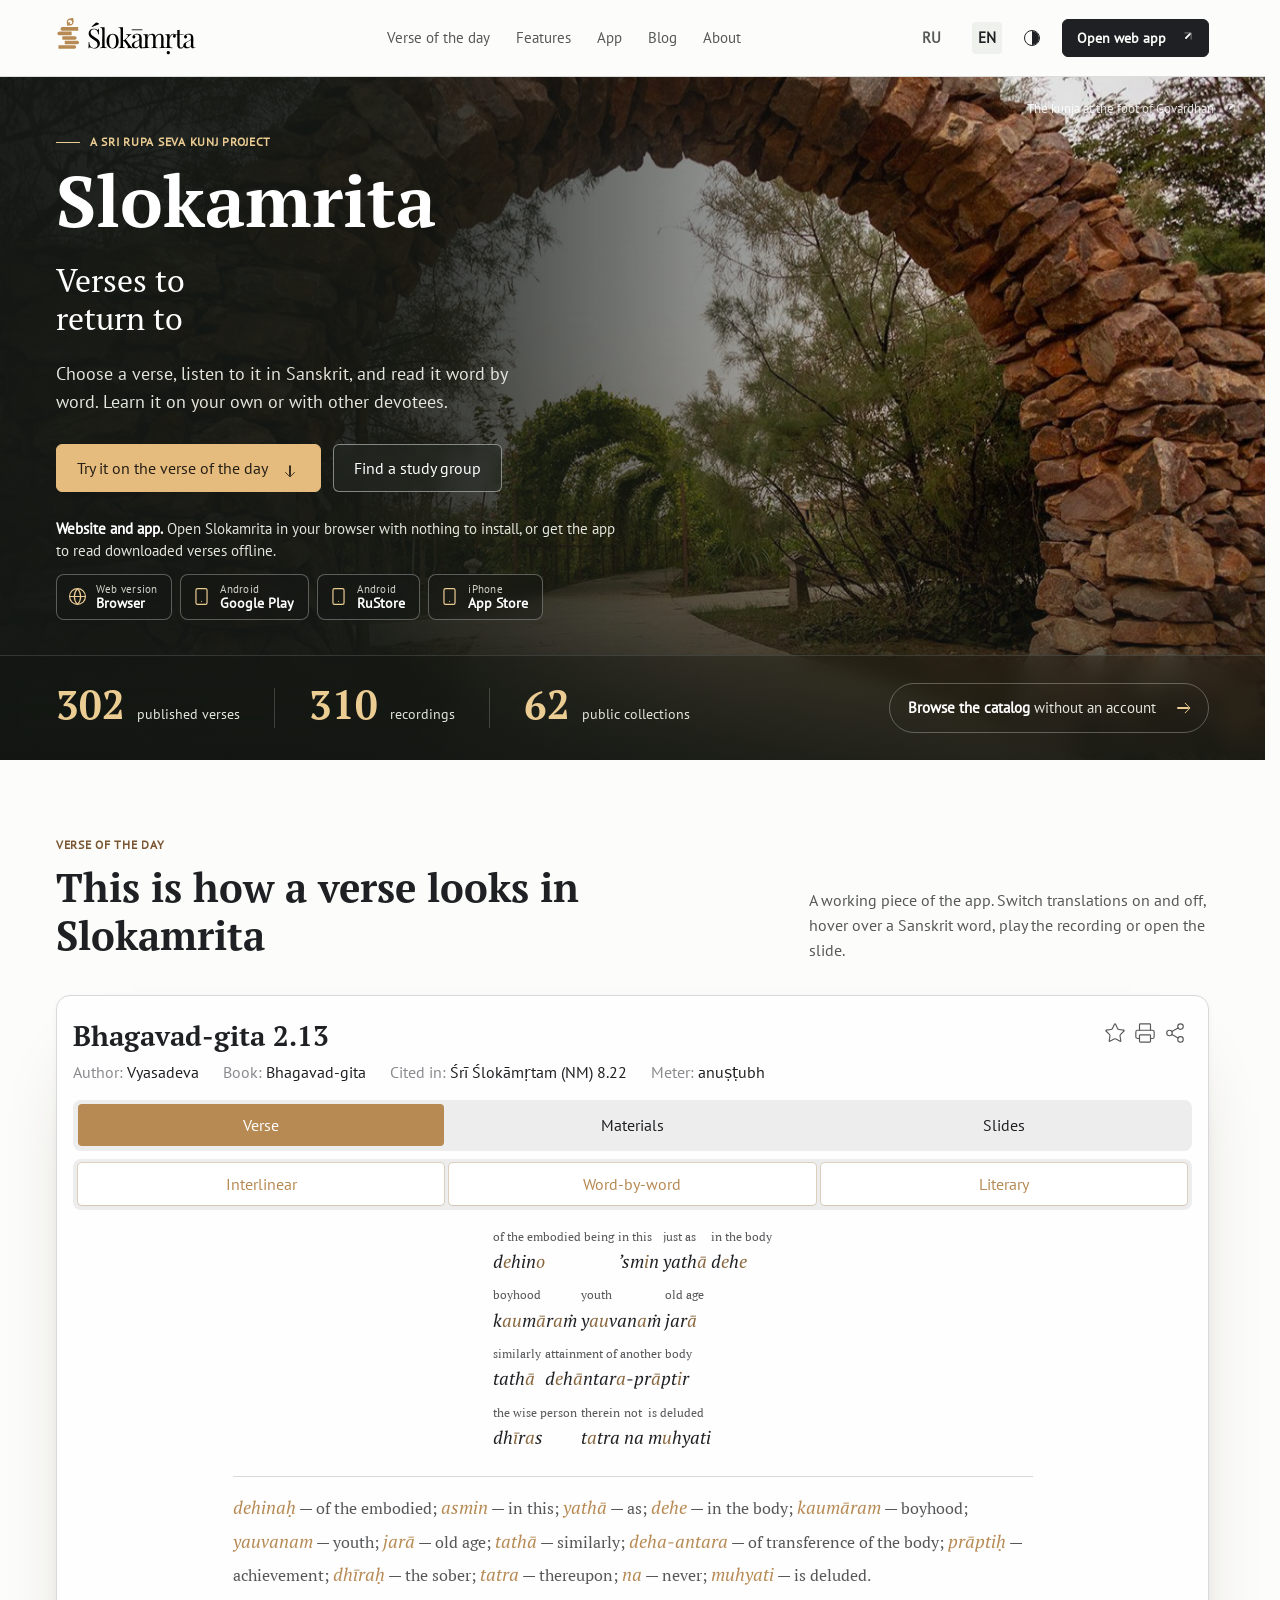
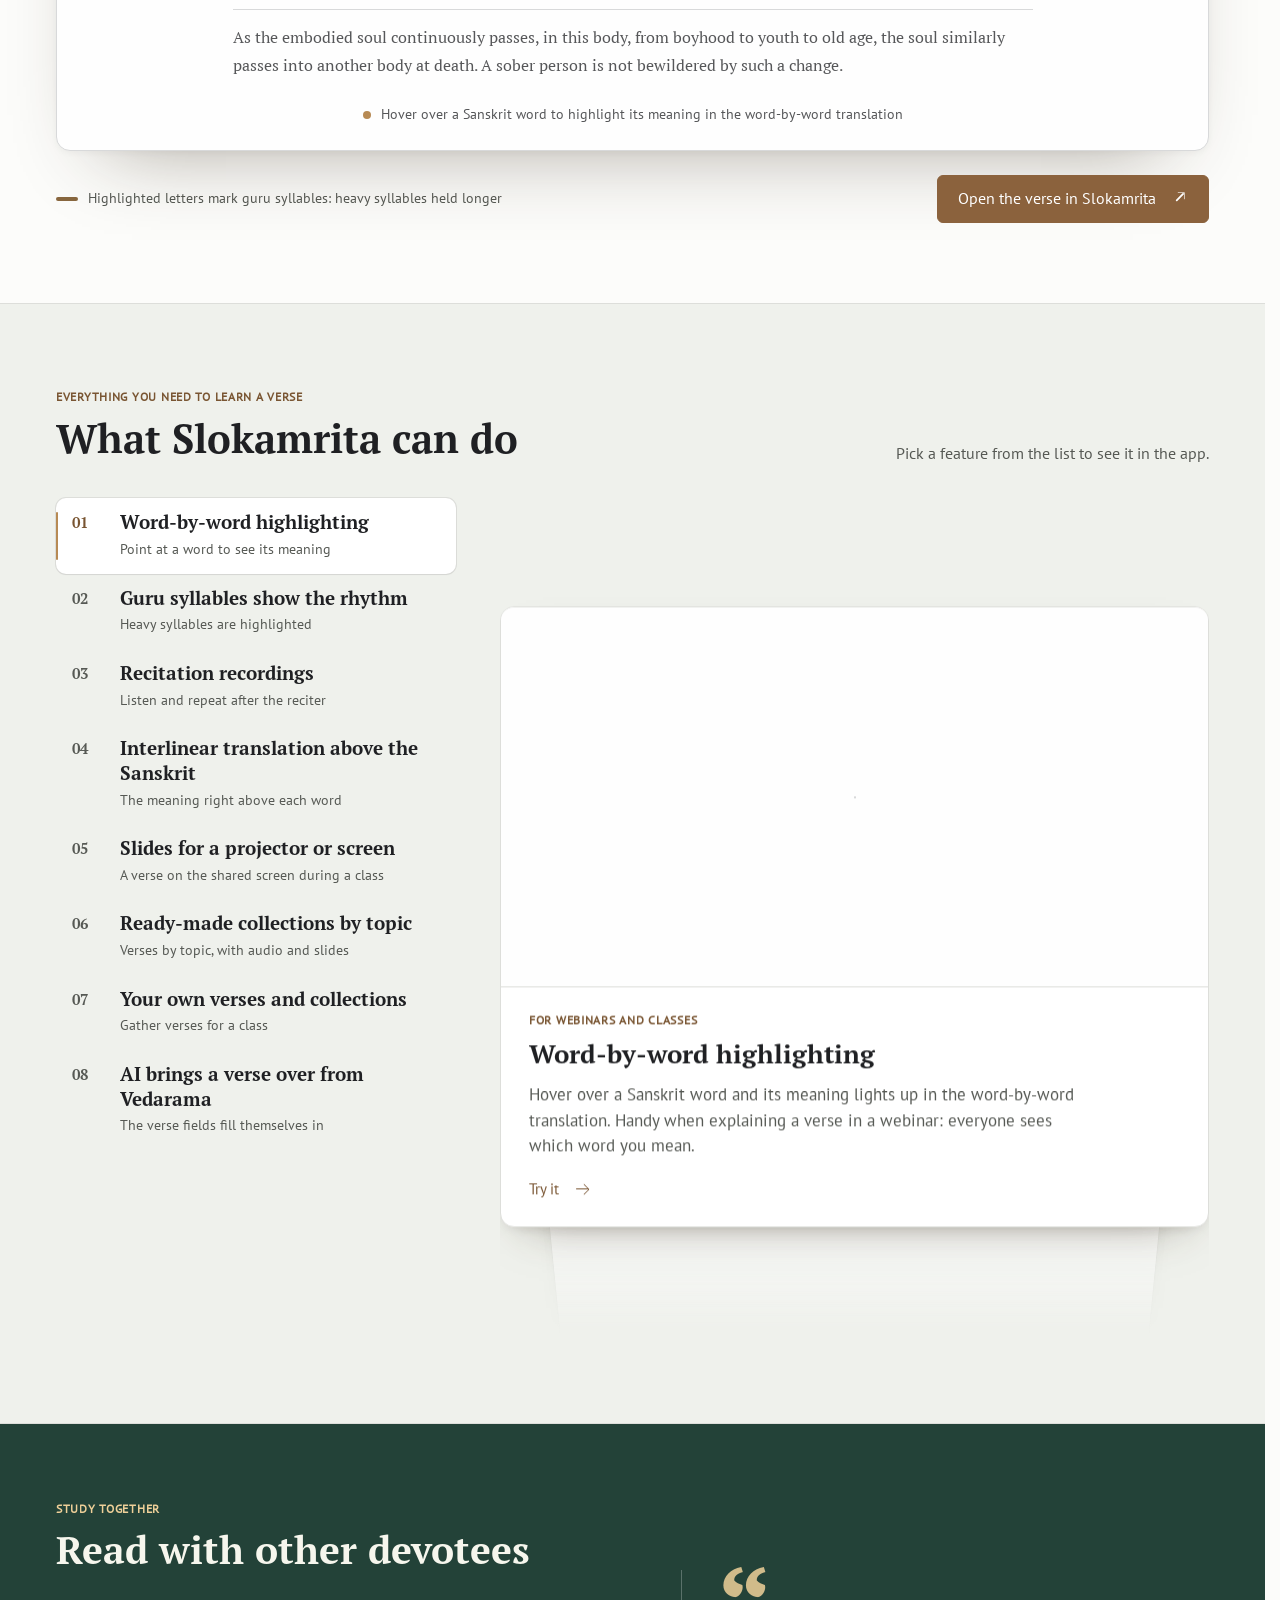
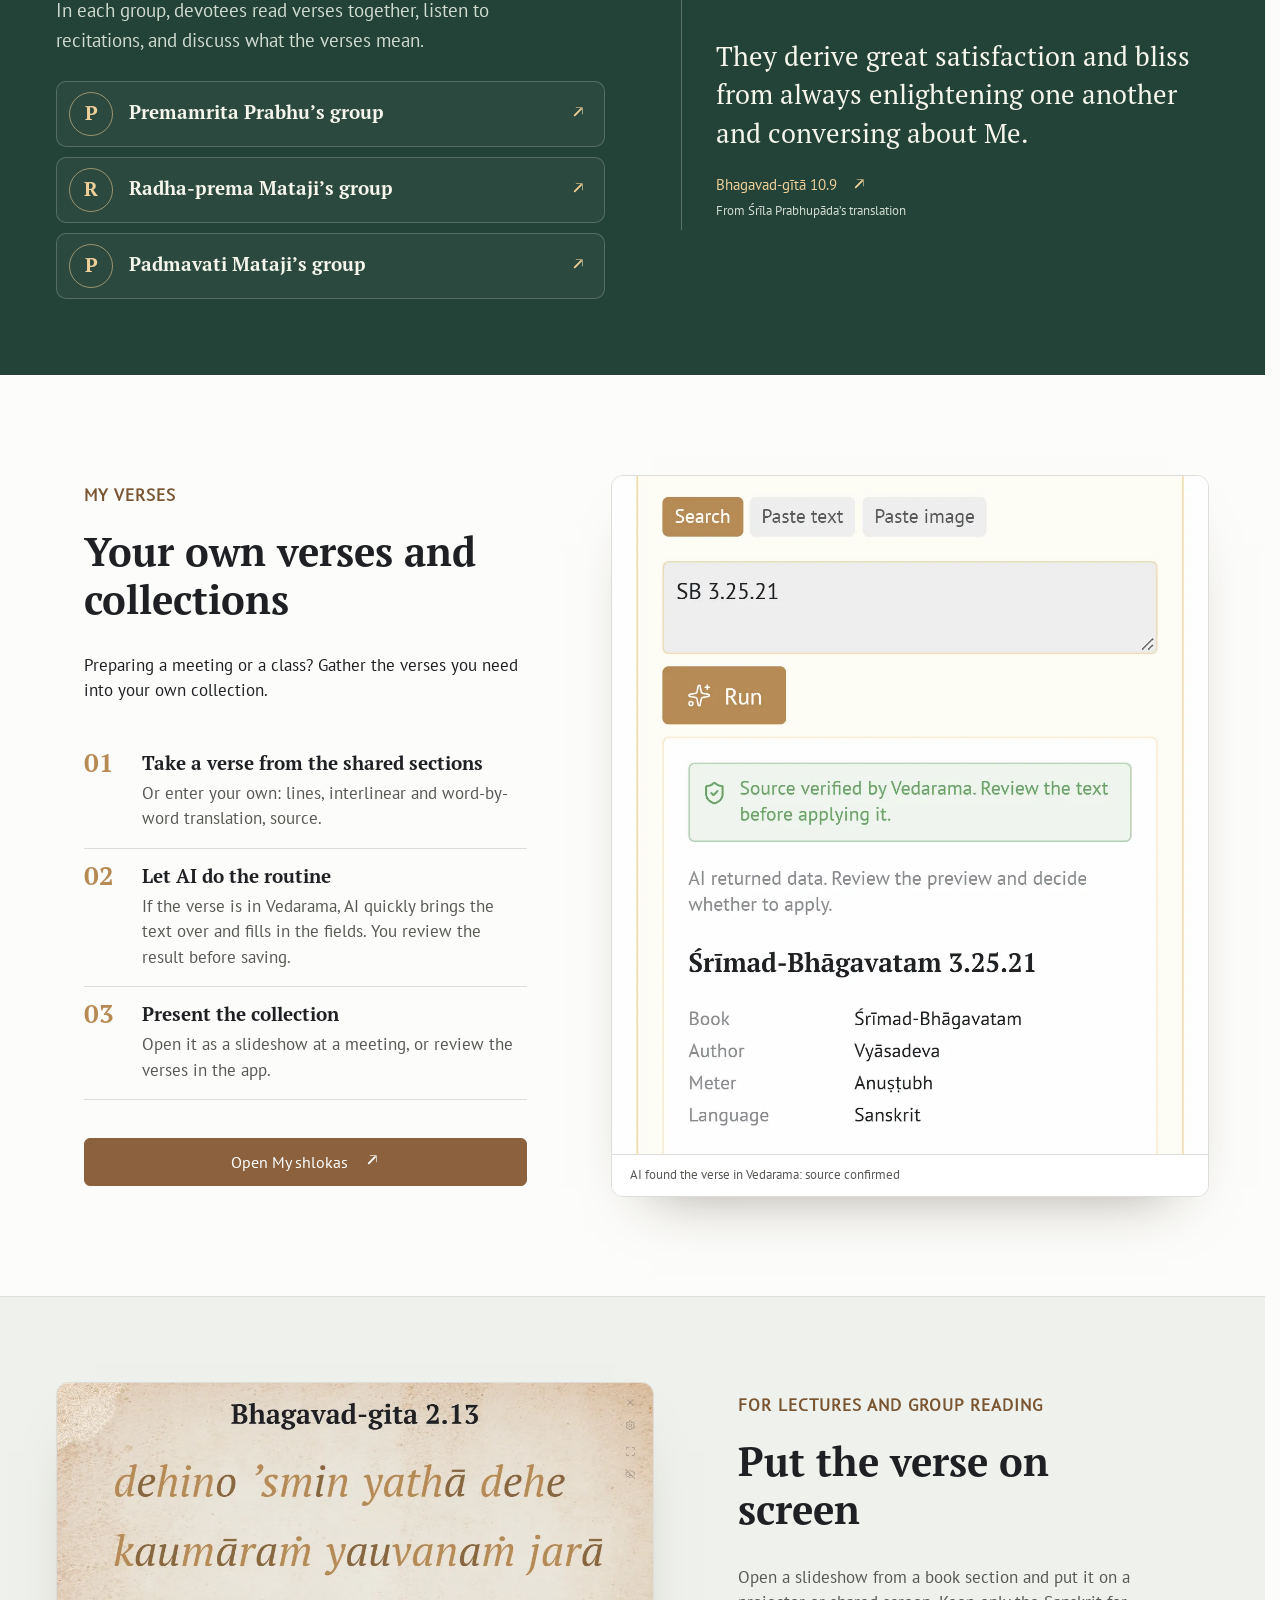
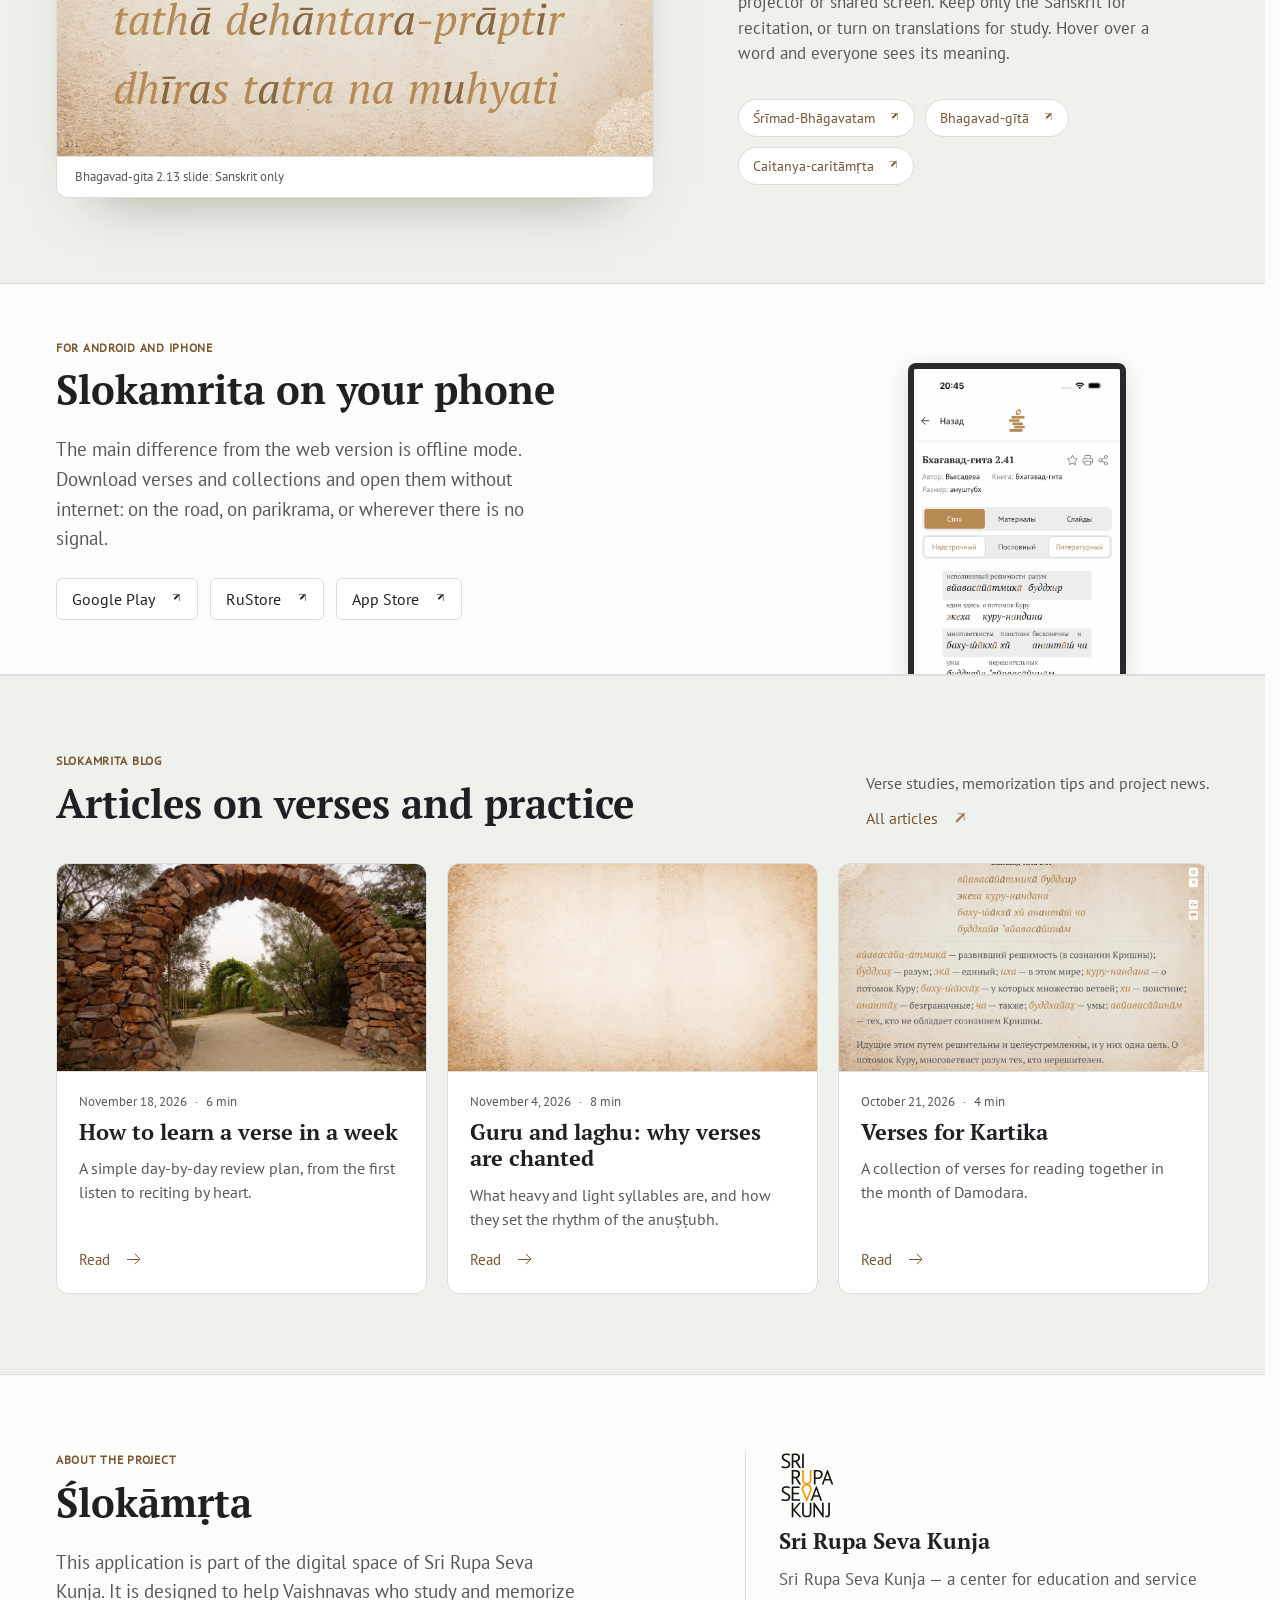
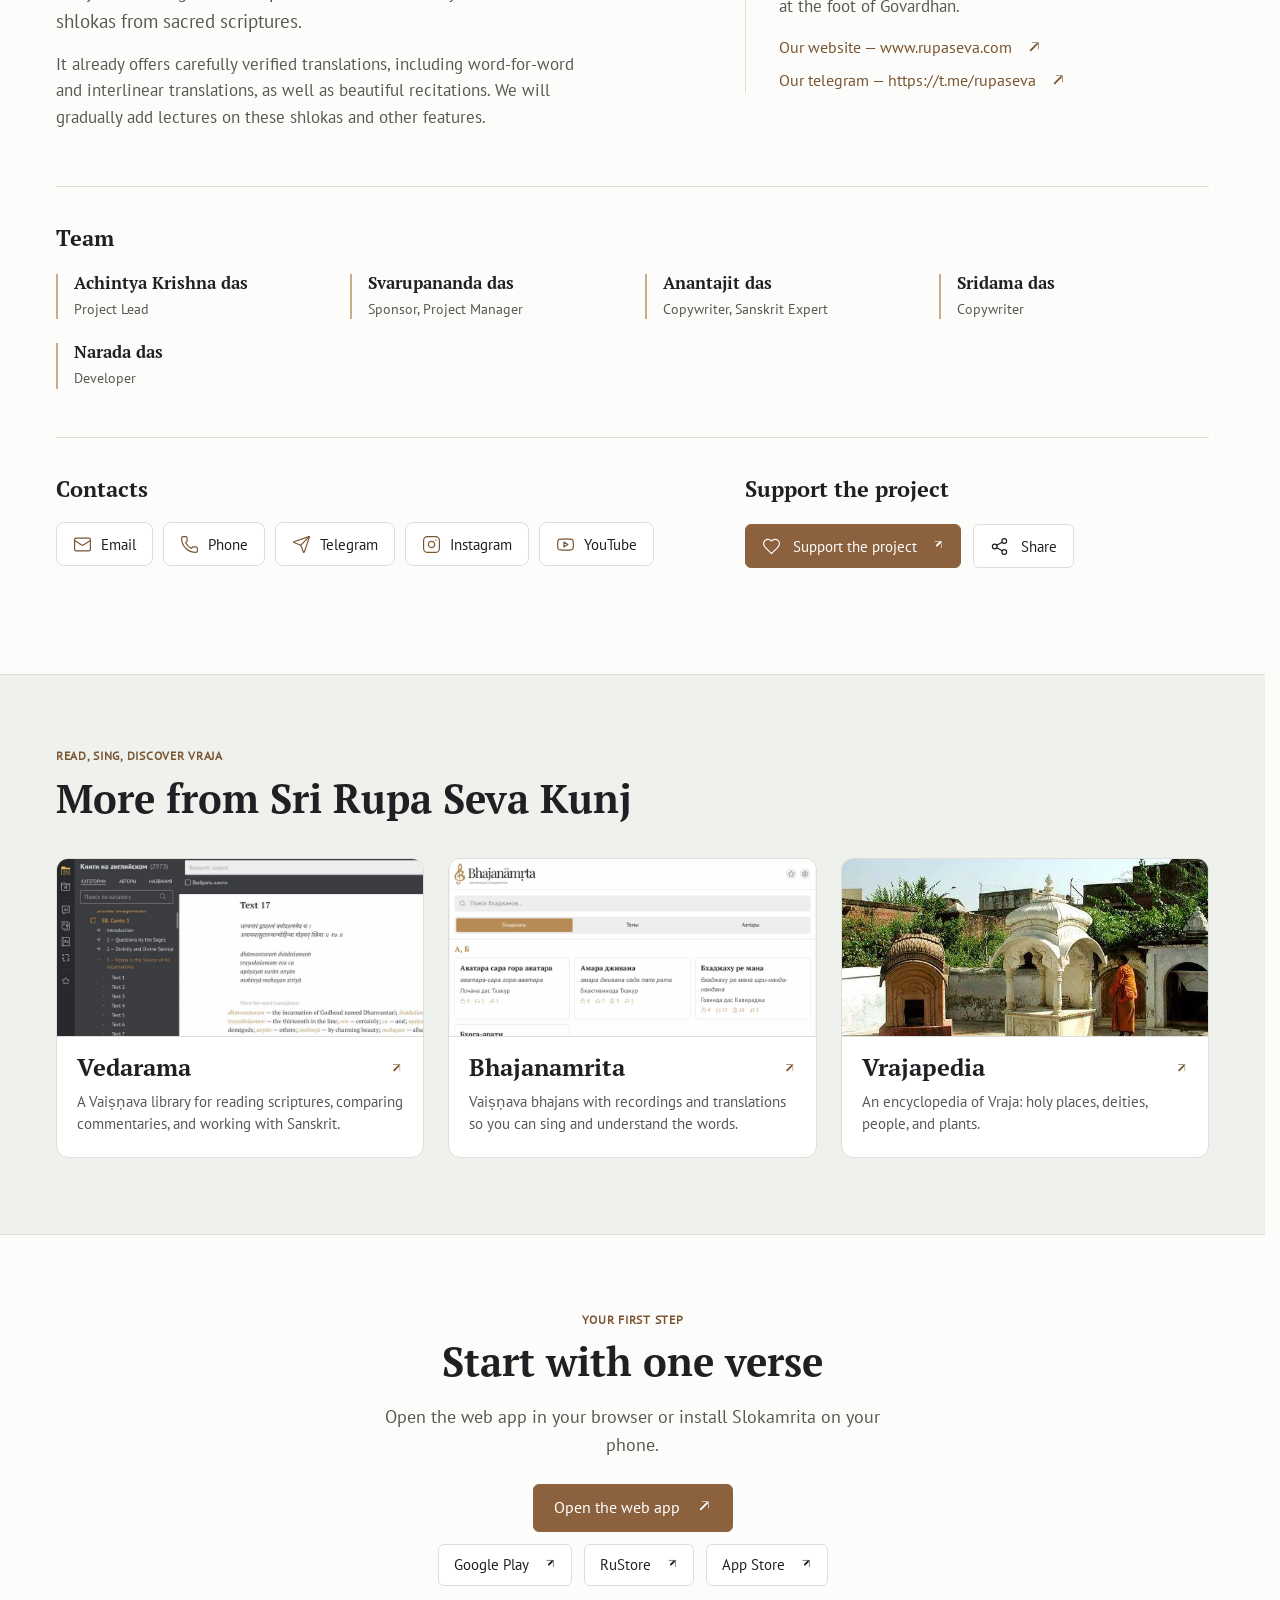
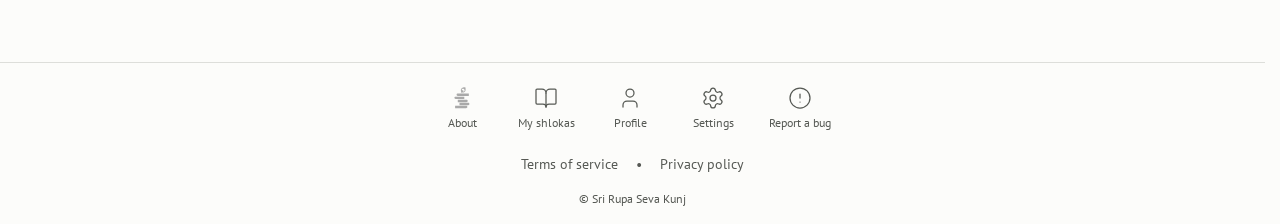
==== commit 1ceb07a1: "Mobile: phone screenshots, accordion, menu, no hover on touch - Features become an accordion on phon" ====
--- a/en/index.html
+++ b/en/index.html
@@ -1,4 +1,4 @@
-<!DOCTYPE html><html lang="en" data-theme="light"><head><meta charset="utf-8"><meta name="viewport" content="width=device-width,initial-scale=1"><meta name="robots" content="noindex,nofollow"><title>Slokamrita — homepage preview</title><link rel="icon" type="image/png" sizes="48x48" href="../assets/favicon-48.png"><script>(function(){var q=new URLSearchParams(location.search).get('theme'),s=null;try{s=localStorage.getItem('slokamrita-landing-theme')}catch(e){}var t=q==='dark'||q==='light'?q:s==='dark'||s==='light'?s:matchMedia('(prefers-color-scheme: dark)').matches?'dark':'light';document.documentElement.dataset.theme=t})();</script><link rel="stylesheet" href="../page.css?v=14"></head>
+<!DOCTYPE html><html lang="en" data-theme="light"><head><meta charset="utf-8"><meta name="viewport" content="width=device-width,initial-scale=1"><meta name="robots" content="noindex,nofollow"><title>Slokamrita — homepage preview</title><link rel="icon" type="image/png" sizes="48x48" href="../assets/favicon-48.png"><script>(function(){var q=new URLSearchParams(location.search).get('theme'),s=null;try{s=localStorage.getItem('slokamrita-landing-theme')}catch(e){}var t=q==='dark'||q==='light'?q:s==='dark'||s==='light'?s:matchMedia('(prefers-color-scheme: dark)').matches?'dark':'light';document.documentElement.dataset.theme=t})();</script><link rel="stylesheet" href="../page.css?v=20"></head>
 <body>
 <header class="site-header"><div class="wrap header-row">
   <a href="#top" aria-label="Slokamrita homepage"><img class="brand light" src="../assets/brand-light.svg" alt="Slokamrita"><img class="brand dark" src="../assets/brand-dark.svg" alt="Slokamrita"></a>
@@ -7,7 +7,7 @@
 </div></header>
 <main id="top">
   <section class="hero" aria-labelledby="hero-title" data-photo-tilt="">
-    <img class="hero-photo" src="../assets/kunj.jpg" alt="">
+    <img class="hero-photo" src="../assets/kunj.jpg" alt="" width="1500" height="1000">
     <a class="hero-credit" href="https://rupaseva.com/kunj"><span>The kunja at the foot of Govardhan</span><span class="arr ext" aria-hidden="true"></span></a>
     <div class="wrap hero-inner">
       <p class="eyebrow hero-kicker"><span></span> A SRI RUPA SEVA KUNJ PROJECT</p>
@@ -23,7 +23,7 @@
     </div></div>
   </section>
   <section class="day" id="today" aria-labelledby="day-title"><div class="wrap">
-    <div class="section-head"><div><p class="eyebrow">VERSE OF THE DAY</p><h2 id="day-title">This is how a verse looks in Slokamrita</h2></div><p class="section-aside">A working piece of the app. Switch translations on and off, hover over a Sanskrit word, play the recording or open the slide.</p></div>
+    <div class="section-head"><div><p class="eyebrow">VERSE OF THE DAY</p><h2 id="day-title">This is how a verse looks in Slokamrita</h2></div><p class="section-aside">A working piece of the app. Switch translations on and off, <span class="on-pointer">hover over a Sanskrit word,</span><span class="on-touch">tap a Sanskrit word,</span> play the recording or open the slide.</p></div>
     <div class="app-window" data-app-window=""><div class="app-slides" id="app-slides" hidden><iframe title="Slide show" data-src="../slideshow/viewer.html?v=20261021-word-links" sandbox="allow-scripts allow-same-origin" allow="fullscreen" allowfullscreen></iframe></div>
       <div class="app-body">
         <div class="app-title-row"><h3 class="app-title">Bhagavad-gita 2.13</h3><span class="app-title-icons" aria-hidden="true"><span title="Add to collection"><svg xmlns="http://www.w3.org/2000/svg" width="22" height="22" viewBox="0 0 24 24" fill="none" stroke="currentColor" stroke-width="1.25" stroke-linecap="round" stroke-linejoin="round" aria-hidden="true"><path d="M11.525 2.295a.53.53 0 0 1 .95 0l2.31 4.679a2.123 2.123 0 0 0 1.595 1.16l5.166.756a.53.53 0 0 1 .294.904l-3.736 3.638a2.123 2.123 0 0 0-.611 1.878l.882 5.14a.53.53 0 0 1-.771.56l-4.618-2.428a2.122 2.122 0 0 0-1.973 0L6.396 21.01a.53.53 0 0 1-.77-.56l.881-5.139a2.122 2.122 0 0 0-.611-1.879L2.16 9.795a.53.53 0 0 1 .294-.906l5.165-.755a2.122 2.122 0 0 0 1.597-1.16z"></path></svg></span><span title="Print / PDF"><svg xmlns="http://www.w3.org/2000/svg" width="22" height="22" viewBox="0 0 24 24" fill="none" stroke="currentColor" stroke-width="1.25" stroke-linecap="round" stroke-linejoin="round" aria-hidden="true"><path d="M6 18H4a2 2 0 0 1-2-2v-5a2 2 0 0 1 2-2h16a2 2 0 0 1 2 2v5a2 2 0 0 1-2 2h-2"></path><path d="M6 9V3a1 1 0 0 1 1-1h10a1 1 0 0 1 1 1v6"></path><rect x="6" y="14" width="12" height="8" rx="1"></rect></svg></span><span title="Share"><svg xmlns="http://www.w3.org/2000/svg" width="22" height="22" viewBox="0 0 24 24" fill="none" stroke="currentColor" stroke-width="1.25" stroke-linecap="round" stroke-linejoin="round" aria-hidden="true"><circle cx="18" cy="5" r="3"></circle><circle cx="6" cy="12" r="3"></circle><circle cx="18" cy="19" r="3"></circle><line x1="8.59" x2="15.42" y1="13.51" y2="17.49"></line><line x1="15.41" x2="8.59" y1="6.51" y2="10.49"></line></svg></span></span></div><p class="app-meta"><span><em>Author:</em> Vyasadeva</span><span><em>Book:</em> Bhagavad-gita</span><span><em>Cited in:</em> Śrī Ślokāmṛtam (NM) 8.22</span><span><em>Meter:</em> anuṣṭubh</span></p>
@@ -53,7 +53,7 @@
   </div></section>
   <section class="features" id="features" aria-labelledby="features-title"><div class="wrap">
     <div class="section-head"><div><p class="eyebrow">EVERYTHING YOU NEED TO LEARN A VERSE</p><h2 id="features-title">What Slokamrita can do</h2></div><p class="section-aside"><span class="aside-desktop">Pick a feature from the list to see it in the app.</span><span class="aside-mobile">Tap a feature to open the details and a screenshot.</span></p></div>
-    <div class="feature-stage"><ol class="feature-explorer" data-feature-explorer><li class="feature"><h3 class="feature-head"><button type="button" class="feature-toggle" id="feature-tab-1" aria-expanded="false" aria-controls="feature-1"><span class="feature-num" aria-hidden="true">01</span><span class="feature-name"><span class="feature-title">Word-by-word highlighting</span><span class="feature-brief">Point at a word to see its meaning</span></span><span class="tile-chevron" aria-hidden="true"></span></button></h3><div class="feature-panel" id="feature-1" role="region" aria-labelledby="feature-tab-1" hidden><figure class="feature-shot"><img class="light" src="../assets/app/wordlinks-en-light.webp" alt="A word and its meaning highlighted in the word-by-word translation" loading="lazy"><img class="dark" src="../assets/app/wordlinks-en-dark.webp" alt="" loading="lazy"></figure><div class="feature-copy"><p class="tile-kicker">For webinars and classes</p><p class="feature-panel-title" aria-hidden="true">Word-by-word highlighting</p><p>Hover over a Sanskrit word and its meaning lights up in the word-by-word translation. Handy when explaining a verse in a webinar: everyone sees which word you mean.</p><a class="tile-link" href="#today" data-demo="wordlinks"><span>Try it</span><span class="arr" aria-hidden="true"></span></a></div></div></li><li class="feature"><h3 class="feature-head"><button type="button" class="feature-toggle" id="feature-tab-2" aria-expanded="false" aria-controls="feature-2"><span class="feature-num" aria-hidden="true">02</span><span class="feature-name"><span class="feature-title">Guru syllables show the rhythm</span><span class="feature-brief">Heavy syllables are highlighted</span></span><span class="tile-chevron" aria-hidden="true"></span></button></h3><div class="feature-panel" id="feature-2" role="region" aria-labelledby="feature-tab-2" hidden><figure class="feature-shot"><img class="light" src="../assets/app/guru-en-light.webp" alt="Verse with guru syllables highlighted" loading="lazy"><img class="dark" src="../assets/app/guru-en-dark.webp" alt="" loading="lazy"></figure><div class="feature-copy"><p class="feature-panel-title" aria-hidden="true">Guru syllables show the rhythm</p><p>Heavy syllables are highlighted, so you can see the rhythm and chant more easily.</p><a class="tile-link" href="#today" data-demo="guru"><span>Take a look</span><span class="arr" aria-hidden="true"></span></a></div></div></li><li class="feature"><h3 class="feature-head"><button type="button" class="feature-toggle" id="feature-tab-3" aria-expanded="false" aria-controls="feature-3"><span class="feature-num" aria-hidden="true">03</span><span class="feature-name"><span class="feature-title">Recitation recordings</span><span class="feature-brief">Listen and repeat after the reciter</span></span><span class="tile-chevron" aria-hidden="true"></span></button></h3><div class="feature-panel" id="feature-3" role="region" aria-labelledby="feature-tab-3" hidden><figure class="feature-shot"><img class="light" src="../assets/app/audio-en-light.webp" alt="Recitation recording in Slokamrita" loading="lazy"><img class="dark" src="../assets/app/audio-en-dark.webp" alt="" loading="lazy"></figure><div class="feature-copy"><p class="feature-panel-title" aria-hidden="true">Recitation recordings</p><p>Recitations by devotees: listen to the verse and repeat after the reciter.</p><a class="tile-link" href="#today" data-demo="audio"><span>Listen</span><span class="arr" aria-hidden="true"></span></a></div></div></li><li class="feature"><h3 class="feature-head"><button type="button" class="feature-toggle" id="feature-tab-4" aria-expanded="false" aria-controls="feature-4"><span class="feature-num" aria-hidden="true">04</span><span class="feature-name"><span class="feature-title">Interlinear translation above the Sanskrit</span><span class="feature-brief">The meaning right above each word</span></span><span class="tile-chevron" aria-hidden="true"></span></button></h3><div class="feature-panel" id="feature-4" role="region" aria-labelledby="feature-tab-4" hidden><figure class="feature-shot"><img class="light" src="../assets/app/interlinear-en-light.webp" alt="Interlinear translation above the Sanskrit" loading="lazy"><img class="dark" src="../assets/app/interlinear-en-dark.webp" alt="" loading="lazy"></figure><div class="feature-copy"><p class="feature-panel-title" aria-hidden="true">Interlinear translation above the Sanskrit</p><p>The meaning of each word right above the Sanskrit. Turn it off to test yourself.</p><a class="tile-link" href="#today" data-demo="interlinear"><span>Turn it on</span><span class="arr" aria-hidden="true"></span></a></div></div></li><li class="feature"><h3 class="feature-head"><button type="button" class="feature-toggle" id="feature-tab-5" aria-expanded="false" aria-controls="feature-5"><span class="feature-num" aria-hidden="true">05</span><span class="feature-name"><span class="feature-title">Slides for a projector or screen</span><span class="feature-brief">A verse on the shared screen during a class</span></span><span class="tile-chevron" aria-hidden="true"></span></button></h3><div class="feature-panel" id="feature-5" role="region" aria-labelledby="feature-tab-5" hidden><figure class="feature-shot"><img class="light" src="../assets/app/slides-tile-en-light.webp" alt="Verse slide" loading="lazy"><img class="dark" src="../assets/app/slides-tile-en-dark.webp" alt="" loading="lazy"></figure><div class="feature-copy"><p class="tile-kicker">For lectures</p><p class="feature-panel-title" aria-hidden="true">Slides for a projector or screen</p><p>A verse on a projector or shared screen. Choose what to show: Sanskrit, interlinear, word-by-word or literary translation, and expand the slide to full screen.</p><a class="tile-link" href="#today" data-demo="slides"><span>Open the slide</span><span class="arr" aria-hidden="true"></span></a></div></div></li><li class="feature"><h3 class="feature-head"><button type="button" class="feature-toggle" id="feature-tab-6" aria-expanded="false" aria-controls="feature-6"><span class="feature-num" aria-hidden="true">06</span><span class="feature-name"><span class="feature-title">Ready-made collections by topic</span><span class="feature-brief">Verses by topic, with audio and slides</span></span><span class="tile-chevron" aria-hidden="true"></span></button></h3><div class="feature-panel" id="feature-6" role="region" aria-labelledby="feature-tab-6" hidden><figure class="feature-shot"><img class="light" src="../assets/app/collections-en-light.webp" alt="Shared verse collections" loading="lazy"><img class="dark" src="../assets/app/collections-en-dark.webp" alt="" loading="lazy"></figure><div class="feature-copy"><p class="feature-panel-title" aria-hidden="true">Ready-made collections by topic</p><p>Verses by topic, from the Absolute Truth to praṇāmas, with printing, slides and audio for the whole collection.</p><a class="tile-link" href="https://slokamrita.com/en/?group=group"><span>All collections</span><span class="arr ext" aria-hidden="true"></span></a></div></div></li><li class="feature"><h3 class="feature-head"><button type="button" class="feature-toggle" id="feature-tab-7" aria-expanded="false" aria-controls="feature-7"><span class="feature-num" aria-hidden="true">07</span><span class="feature-name"><span class="feature-title">Your own verses and collections</span><span class="feature-brief">Gather verses for a class</span></span><span class="tile-chevron" aria-hidden="true"></span></button></h3><div class="feature-panel" id="feature-7" role="region" aria-labelledby="feature-tab-7" hidden><figure class="feature-shot"><img class="light" src="../assets/app/editor-en-light.webp" alt="Personal verse editor" loading="lazy"><img class="dark" src="../assets/app/editor-en-dark.webp" alt="" loading="lazy"></figure><div class="feature-copy"><p class="feature-panel-title" aria-hidden="true">Your own verses and collections</p><p>Add verses from the shared sections to your collections or enter your own verse.</p><a class="tile-link" href="#cabinet"><span>Learn more</span><span class="arr down" aria-hidden="true"></span></a></div></div></li><li class="feature"><h3 class="feature-head"><button type="button" class="feature-toggle" id="feature-tab-8" aria-expanded="false" aria-controls="feature-8"><span class="feature-num" aria-hidden="true">08</span><span class="feature-name"><span class="feature-title">AI brings a verse over from Vedarama</span><span class="feature-brief">The verse fields fill themselves in</span></span><span class="tile-chevron" aria-hidden="true"></span></button></h3><div class="feature-panel" id="feature-8" role="region" aria-labelledby="feature-tab-8" hidden><figure class="feature-shot"><img class="light" src="../assets/app/ai-tile-en-light.webp" alt="Filling in a verse with AI" loading="lazy"><img class="dark" src="../assets/app/ai-tile-en-dark.webp" alt="" loading="lazy"></figure><div class="feature-copy"><p class="feature-panel-title" aria-hidden="true">AI brings a verse over from Vedarama</p><p>If the verse is in Vedarama, AI brings it over and fills in the fields. You review the text before saving.</p><a class="tile-link" href="#cabinet"><span>How it works</span><span class="arr down" aria-hidden="true"></span></a></div></div></li></ol><div class="feature-drum" data-feature-drum aria-live="polite"></div></div>
+    <div class="feature-stage"><ol class="feature-explorer" data-feature-explorer><li class="feature"><h3 class="feature-head"><button type="button" class="feature-toggle" id="feature-tab-1" aria-expanded="false" aria-controls="feature-1"><span class="feature-num" aria-hidden="true">01</span><span class="feature-name"><span class="feature-title">Word-by-word highlighting</span><span class="feature-brief"><span class="on-pointer">Point at a word to see</span><span class="on-touch">Tap a word to see</span> its meaning</span></span><span class="tile-chevron" aria-hidden="true"></span></button></h3><div class="feature-panel" id="feature-1" role="region" aria-labelledby="feature-tab-1" hidden><figure class="feature-shot"><picture><source media="(max-width: 760px)" srcset="../assets/app/m/wordlinks-en-light.webp" width="1170" height="1320"><img class="light" src="../assets/app/wordlinks-en-light.webp" alt="A word and its meaning highlighted in the word-by-word translation" loading="lazy" width="1200" height="505"></picture><picture><source media="(max-width: 760px)" srcset="../assets/app/m/wordlinks-en-dark.webp" width="1170" height="1320"><img class="dark" src="../assets/app/wordlinks-en-dark.webp" alt="" loading="lazy" width="1200" height="505"></picture></figure><div class="feature-copy"><p class="tile-kicker">For webinars and classes</p><p class="feature-panel-title" aria-hidden="true">Word-by-word highlighting</p><p><span class="on-pointer">Hover over a Sanskrit word and its meaning</span><span class="on-touch">Tap a Sanskrit word and its meaning</span> lights up in the word-by-word translation. Handy when explaining a verse in a webinar: everyone sees which word you mean.</p><a class="tile-link" href="#today" data-demo="wordlinks"><span>Try it</span><span class="arr" aria-hidden="true"></span></a></div></div></li><li class="feature"><h3 class="feature-head"><button type="button" class="feature-toggle" id="feature-tab-2" aria-expanded="false" aria-controls="feature-2"><span class="feature-num" aria-hidden="true">02</span><span class="feature-name"><span class="feature-title">Guru syllables show the rhythm</span><span class="feature-brief">Heavy syllables are highlighted</span></span><span class="tile-chevron" aria-hidden="true"></span></button></h3><div class="feature-panel" id="feature-2" role="region" aria-labelledby="feature-tab-2" hidden><figure class="feature-shot"><picture><source media="(max-width: 760px)" srcset="../assets/app/m/guru-en-light.webp" width="1170" height="1080"><img class="light" src="../assets/app/guru-en-light.webp" alt="Verse with guru syllables highlighted" loading="lazy" width="396" height="317"></picture><picture><source media="(max-width: 760px)" srcset="../assets/app/m/guru-en-dark.webp" width="1170" height="1080"><img class="dark" src="../assets/app/guru-en-dark.webp" alt="" loading="lazy" width="396" height="317"></picture></figure><div class="feature-copy"><p class="feature-panel-title" aria-hidden="true">Guru syllables show the rhythm</p><p>Heavy syllables are highlighted, so you can see the rhythm and chant more easily.</p><a class="tile-link" href="#today" data-demo="guru"><span>Take a look</span><span class="arr" aria-hidden="true"></span></a></div></div></li><li class="feature"><h3 class="feature-head"><button type="button" class="feature-toggle" id="feature-tab-3" aria-expanded="false" aria-controls="feature-3"><span class="feature-num" aria-hidden="true">03</span><span class="feature-name"><span class="feature-title">Recitation recordings</span><span class="feature-brief">Listen and repeat after the reciter</span></span><span class="tile-chevron" aria-hidden="true"></span></button></h3><div class="feature-panel" id="feature-3" role="region" aria-labelledby="feature-tab-3" hidden><figure class="feature-shot"><picture><source media="(max-width: 760px)" srcset="../assets/app/m/audio-en-light.webp" width="1170" height="933"><img class="light" src="../assets/app/audio-en-light.webp" alt="Recitation recording in Slokamrita" loading="lazy" width="641" height="272"></picture><picture><source media="(max-width: 760px)" srcset="../assets/app/m/audio-en-dark.webp" width="1170" height="933"><img class="dark" src="../assets/app/audio-en-dark.webp" alt="" loading="lazy" width="641" height="272"></picture></figure><div class="feature-copy"><p class="feature-panel-title" aria-hidden="true">Recitation recordings</p><p>Recitations by devotees: listen to the verse and repeat after the reciter.</p><a class="tile-link" href="#today" data-demo="audio"><span>Listen</span><span class="arr" aria-hidden="true"></span></a></div></div></li><li class="feature"><h3 class="feature-head"><button type="button" class="feature-toggle" id="feature-tab-4" aria-expanded="false" aria-controls="feature-4"><span class="feature-num" aria-hidden="true">04</span><span class="feature-name"><span class="feature-title">Interlinear translation above the Sanskrit</span><span class="feature-brief">The meaning right above each word</span></span><span class="tile-chevron" aria-hidden="true"></span></button></h3><div class="feature-panel" id="feature-4" role="region" aria-labelledby="feature-tab-4" hidden><figure class="feature-shot"><picture><source media="(max-width: 760px)" srcset="../assets/app/m/interlinear-en-light.webp" width="1170" height="756"><img class="light" src="../assets/app/interlinear-en-light.webp" alt="Interlinear translation above the Sanskrit" loading="lazy" width="594" height="450"></picture><picture><source media="(max-width: 760px)" srcset="../assets/app/m/interlinear-en-dark.webp" width="1170" height="756"><img class="dark" src="../assets/app/interlinear-en-dark.webp" alt="" loading="lazy" width="594" height="450"></picture></figure><div class="feature-copy"><p class="feature-panel-title" aria-hidden="true">Interlinear translation above the Sanskrit</p><p>The meaning of each word right above the Sanskrit. Turn it off to test yourself.</p><a class="tile-link" href="#today" data-demo="interlinear"><span>Turn it on</span><span class="arr" aria-hidden="true"></span></a></div></div></li><li class="feature"><h3 class="feature-head"><button type="button" class="feature-toggle" id="feature-tab-5" aria-expanded="false" aria-controls="feature-5"><span class="feature-num" aria-hidden="true">05</span><span class="feature-name"><span class="feature-title">Slides for a projector or screen</span><span class="feature-brief">A verse on the shared screen during a class</span></span><span class="tile-chevron" aria-hidden="true"></span></button></h3><div class="feature-panel" id="feature-5" role="region" aria-labelledby="feature-tab-5" hidden><figure class="feature-shot"><picture><source media="(max-width: 760px)" srcset="../assets/app/m/slides-en-light.webp" width="1170" height="1170"><img class="light" src="../assets/app/slides-tile-en-light.webp" alt="Verse slide" loading="lazy" width="1100" height="773"></picture><picture><source media="(max-width: 760px)" srcset="../assets/app/m/slides-en-dark.webp" width="1170" height="1170"><img class="dark" src="../assets/app/slides-tile-en-dark.webp" alt="" loading="lazy" width="1100" height="773"></picture></figure><div class="feature-copy"><p class="tile-kicker">For lectures</p><p class="feature-panel-title" aria-hidden="true">Slides for a projector or screen</p><p>A verse on a projector or shared screen. Choose what to show: Sanskrit, interlinear, word-by-word or literary translation, and expand the slide to full screen.</p><a class="tile-link" href="#today" data-demo="slides"><span>Open the slide</span><span class="arr" aria-hidden="true"></span></a></div></div></li><li class="feature"><h3 class="feature-head"><button type="button" class="feature-toggle" id="feature-tab-6" aria-expanded="false" aria-controls="feature-6"><span class="feature-num" aria-hidden="true">06</span><span class="feature-name"><span class="feature-title">Ready-made collections by topic</span><span class="feature-brief">Verses by topic, with audio and slides</span></span><span class="tile-chevron" aria-hidden="true"></span></button></h3><div class="feature-panel" id="feature-6" role="region" aria-labelledby="feature-tab-6" hidden><figure class="feature-shot"><picture><source media="(max-width: 760px)" srcset="../assets/app/m/collections-en-light.webp" width="1170" height="1200"><img class="light" src="../assets/app/collections-en-light.webp" alt="Shared verse collections" loading="lazy" width="800" height="622"></picture><picture><source media="(max-width: 760px)" srcset="../assets/app/m/collections-en-dark.webp" width="1170" height="1200"><img class="dark" src="../assets/app/collections-en-dark.webp" alt="" loading="lazy" width="800" height="622"></picture></figure><div class="feature-copy"><p class="feature-panel-title" aria-hidden="true">Ready-made collections by topic</p><p>Verses by topic, from the Absolute Truth to praṇāmas, with printing, slides and audio for the whole collection.</p><a class="tile-link" href="https://slokamrita.com/en/?group=group"><span>All collections</span><span class="arr ext" aria-hidden="true"></span></a></div></div></li><li class="feature"><h3 class="feature-head"><button type="button" class="feature-toggle" id="feature-tab-7" aria-expanded="false" aria-controls="feature-7"><span class="feature-num" aria-hidden="true">07</span><span class="feature-name"><span class="feature-title">Your own verses and collections</span><span class="feature-brief">Gather verses for a class</span></span><span class="tile-chevron" aria-hidden="true"></span></button></h3><div class="feature-panel" id="feature-7" role="region" aria-labelledby="feature-tab-7" hidden><figure class="feature-shot"><picture><source media="(max-width: 760px)" srcset="../assets/app/m/editor-en-light.webp" width="1170" height="1644"><img class="light" src="../assets/app/editor-en-light.webp" alt="Personal verse editor" loading="lazy" width="800" height="509"></picture><picture><source media="(max-width: 760px)" srcset="../assets/app/m/editor-en-dark.webp" width="1170" height="1644"><img class="dark" src="../assets/app/editor-en-dark.webp" alt="" loading="lazy" width="800" height="509"></picture></figure><div class="feature-copy"><p class="feature-panel-title" aria-hidden="true">Your own verses and collections</p><p>Add verses from the shared sections to your collections or enter your own verse.</p><a class="tile-link" href="#cabinet"><span>Learn more</span><span class="arr down" aria-hidden="true"></span></a></div></div></li><li class="feature"><h3 class="feature-head"><button type="button" class="feature-toggle" id="feature-tab-8" aria-expanded="false" aria-controls="feature-8"><span class="feature-num" aria-hidden="true">08</span><span class="feature-name"><span class="feature-title">AI brings a verse over from Vedarama</span><span class="feature-brief">The verse fields fill themselves in</span></span><span class="tile-chevron" aria-hidden="true"></span></button></h3><div class="feature-panel" id="feature-8" role="region" aria-labelledby="feature-tab-8" hidden><figure class="feature-shot"><picture><source media="(max-width: 760px)" srcset="../assets/app/m/ai-tile-en-light.webp" width="1170" height="1527"><img class="light" src="../assets/app/ai-tile-en-light.webp" alt="Filling in a verse with AI" loading="lazy" width="800" height="507"></picture><picture><source media="(max-width: 760px)" srcset="../assets/app/m/ai-tile-en-dark.webp" width="1170" height="1527"><img class="dark" src="../assets/app/ai-tile-en-dark.webp" alt="" loading="lazy" width="800" height="507"></picture></figure><div class="feature-copy"><p class="feature-panel-title" aria-hidden="true">AI brings a verse over from Vedarama</p><p>If the verse is in Vedarama, AI brings it over and fills in the fields. You review the text before saving.</p><a class="tile-link" href="#cabinet"><span>How it works</span><span class="arr down" aria-hidden="true"></span></a></div></div></li></ol><div class="feature-drum" data-feature-drum aria-live="polite"></div></div>
   </div></section>
   <section class="community" id="community" aria-labelledby="community-title"><div class="wrap community-grid">
     <div class="community-copy"><p class="eyebrow">STUDY TOGETHER</p><h2 id="community-title">Read with other devotees</h2><p class="intro">In each group, devotees read verses together, listen to recitations, and discuss what the verses mean.</p>
@@ -67,19 +67,19 @@
   </div></section>
   <section class="cabinet wrap" id="cabinet" aria-labelledby="cabinet-title">
     <div class="feature-grid"><div class="feature-copy"><p class="eyebrow">MY VERSES</p><h2 id="cabinet-title">Your own verses and collections</h2><p class="cabinet-intro">Preparing a meeting or a class? Gather the verses you need into your own collection.</p><ol class="steps"><li><h3>Take a verse from the shared sections</h3><p>Or enter your own: lines, interlinear and word-by-word translation, source.</p></li><li><h3>Let AI do the routine</h3><p>If the verse is in Vedarama, AI quickly brings the text over and fills in the fields. You review the result before saving.</p></li><li><h3>Present the collection</h3><p>Open it as a slideshow at a meeting, or review the verses in the app.</p></li></ol><a class="button primary" href="https://slokamrita.com/en/my-verses/"><span>Open My shlokas</span><span class="arr ext" aria-hidden="true"></span></a></div>
-    <figure class="product-shot cabinet-shot"><img class="light" src="../assets/app/ai-en-light.webp" alt="AI found Srimad-Bhagavatam 3.25.21 in Vedarama and prepared the verse fields" loading="lazy"><img class="dark" src="../assets/app/ai-en-dark.webp" alt="" loading="lazy"><figcaption>AI found the verse in Vedarama: source confirmed</figcaption></figure></div>
+    <figure class="product-shot cabinet-shot"><picture><source media="(max-width: 760px)" srcset="../assets/app/m/cabinet-ai-en-light.webp" width="1170" height="1332"><img class="light" src="../assets/app/ai-en-light.webp" alt="AI found Srimad-Bhagavatam 3.25.21 in Vedarama and prepared the verse fields" loading="lazy" width="1000" height="644"></picture><picture><source media="(max-width: 760px)" srcset="../assets/app/m/cabinet-ai-en-dark.webp" width="1170" height="1332"><img class="dark" src="../assets/app/ai-en-dark.webp" alt="" loading="lazy" width="1000" height="644"></picture><figcaption>AI found the verse in Vedarama: source confirmed</figcaption></figure></div>
   </section>
   <section class="lecture" id="lecture" aria-labelledby="lecture-title"><div class="wrap feature-grid">
     <figure class="product-shot"><img class="light" src="../assets/lecture-sanskrit-en-light.webp" alt="Verse slide showing only the Sanskrit, without translations" width="1100" height="688" loading="lazy"><img class="dark" src="../assets/lecture-sanskrit-en-dark.webp" alt="" width="1100" height="688" loading="lazy"><figcaption>Bhagavad-gita 2.13 slide: Sanskrit only</figcaption></figure>
     <div class="feature-copy"><p class="eyebrow">FOR LECTURES AND GROUP READING</p><h2 id="lecture-title">Put the verse on screen</h2><p class="intro">Open a slideshow from a book section and put it on a projector or shared screen. Keep only the Sanskrit for recitation, or turn on translations for study. Hover over a word and everyone sees its meaning.</p><div class="lecture-links"><a href="https://slokamrita.com/en/book/fbe89ce2-163f-47d2-9f52-de296ff7942b/"><span>Śrīmad-Bhāgavatam</span><span class="arr ext" aria-hidden="true"></span></a><a href="https://slokamrita.com/en/book/571f9075-a12a-45e1-9261-586bfdba7d78/"><span>Bhagavad-gītā</span><span class="arr ext" aria-hidden="true"></span></a><a href="https://slokamrita.com/en/book/f819621e-5767-4a27-9730-ede020e4f59c/"><span>Caitanya-caritāmṛta</span><span class="arr ext" aria-hidden="true"></span></a></div></div>
   </div></section>
-  <section class="app-band" id="application"><div class="wrap app-grid"><div><p class="eyebrow">FOR ANDROID AND IPHONE</p><h2>Slokamrita on your phone</h2><p class="intro">The main difference from the web version is offline mode. Download verses and collections and open them without internet: on the road, on parikrama, or wherever there is no signal.</p><div class="buttons stores"><a class="button" href="https://play.google.com/store/apps/details?id=com.slokamrita.app"><span>Google Play</span><span class="arr ext" aria-hidden="true"></span></a><a class="button" href="https://www.rustore.ru/catalog/app/com.slokamrita.app"><span>RuStore</span><span class="arr ext" aria-hidden="true"></span></a><a class="button" href="https://apps.apple.com/app/id6803114267"><span>App Store</span><span class="arr ext" aria-hidden="true"></span></a></div></div><figure class="device"><img src="../assets/app.png" alt="The verse page in Slokamrita for iPhone" loading="lazy"></figure></div></section>
-  <section class="blog" id="blog" aria-labelledby="blog-title"><div class="wrap"><div class="section-head"><div><p class="eyebrow">SLOKAMRITA BLOG</p><h2 id="blog-title">Articles on verses and practice</h2></div><div class="blog-aside"><p class="section-aside">Verse studies, memorization tips and project news.</p><a class="link" href="https://slokamrita.com/en/blog/"><span>All articles</span><span class="arr ext" aria-hidden="true"></span></a></div></div><ul class="post-list"><li class="post"><a href="https://slokamrita.com/en/blog/learn-a-verse-in-a-week/"><figure class="post-cover"><img src="../assets/kunj.jpg" alt="" loading="lazy"></figure><div class="post-copy"><p class="post-meta"><time datetime="2026-11-18">November 18, 2026</time><span aria-hidden="true">·</span><span>6 min</span></p><h3>How to learn a verse in a week</h3><p>A simple day-by-day review plan, from the first listen to reciting by heart.</p><span class="tile-link"><span>Read</span><span class="arr" aria-hidden="true"></span></span></div></a></li><li class="post"><a href="https://slokamrita.com/en/blog/guru-and-laghu/"><figure class="post-cover"><img src="../assets/parchment.webp" alt="" loading="lazy"></figure><div class="post-copy"><p class="post-meta"><time datetime="2026-11-04">November 4, 2026</time><span aria-hidden="true">·</span><span>8 min</span></p><h3>Guru and laghu: why verses are chanted</h3><p>What heavy and light syllables are, and how they set the rhythm of the anuṣṭubh.</p><span class="tile-link"><span>Read</span><span class="arr" aria-hidden="true"></span></span></div></a></li><li class="post"><a href="https://slokamrita.com/en/blog/verses-for-kartika/"><figure class="post-cover"><img src="../assets/lecture-slide.webp" alt="" loading="lazy"></figure><div class="post-copy"><p class="post-meta"><time datetime="2026-10-21">October 21, 2026</time><span aria-hidden="true">·</span><span>4 min</span></p><h3>Verses for Kartika</h3><p>A collection of verses for reading together in the month of Damodara.</p><span class="tile-link"><span>Read</span><span class="arr" aria-hidden="true"></span></span></div></a></li></ul></div></section>
-  <section class="about wrap" id="about" aria-labelledby="about-title"><div class="about-grid"><div><p class="eyebrow">ABOUT THE PROJECT</p><h2 id="about-title" lang="sa-Latn">Ślokāmṛta</h2><p class="intro">This application is part of the digital space of Sri Rupa Seva Kunja. It is designed to help Vaishnavas who study and memorize shlokas from sacred scriptures.</p><p class="about-more">It already offers carefully verified translations, including word-for-word and interlinear translations, as well as beautiful recitations. We will gradually add lectures on these shlokas and other features.</p></div><div class="srsk"><img class="light" src="../assets/srsk-light.svg" alt=""><img class="dark" src="../assets/srsk-dark.svg" alt=""><h3>Sri Rupa Seva Kunja</h3><p>Sri Rupa Seva Kunja — a center for education and service at the foot of Govardhan.</p><div class="srsk-links"><a class="link" href="https://www.rupaseva.com/"><span>Our website — www.rupaseva.com</span><span class="arr ext" aria-hidden="true"></span></a><a class="link" href="https://t.me/rupaseva"><span>Our telegram — https://t.me/rupaseva</span><span class="arr ext" aria-hidden="true"></span></a></div></div></div><div class="about-team"><h3>Team</h3><ul class="team-list"><li><strong>Achintya Krishna das</strong><span>Project Lead</span></li><li><strong>Svarupananda das</strong><span>Sponsor, Project Manager</span></li><li><strong>Narada das</strong><span>Developer</span></li><li><strong>Sridama das</strong><span>Copywriter</span></li><li><strong>Anantajit das</strong><span>Copywriter, Sanskrit Expert</span></li></ul></div><div class="about-bottom"><div><h3>Contacts</h3><div class="contact-list"><a class="contact" href="mailto:info@rupaseva.ru"><svg xmlns="http://www.w3.org/2000/svg" width="18" height="18" viewBox="0 0 24 24" fill="none" stroke="currentColor" stroke-width="1.5" stroke-linecap="round" stroke-linejoin="round" aria-hidden="true"><rect width="20" height="16" x="2" y="4" rx="2"></rect><path d="m22 7-8.97 5.7a1.94 1.94 0 0 1-2.06 0L2 7"></path></svg><span>Email</span></a><a class="contact" href="tel:+79250077575"><svg xmlns="http://www.w3.org/2000/svg" width="18" height="18" viewBox="0 0 24 24" fill="none" stroke="currentColor" stroke-width="1.5" stroke-linecap="round" stroke-linejoin="round" aria-hidden="true"><path d="M13.832 16.568a1 1 0 0 0 1.213-.303l.355-.465A2 2 0 0 1 17 15h3a2 2 0 0 1 2 2v3a2 2 0 0 1-2 2A18 18 0 0 1 2 4a2 2 0 0 1 2-2h3a2 2 0 0 1 2 2v3a2 2 0 0 1-.8 1.6l-.468.351a1 1 0 0 0-.292 1.233 14 14 0 0 0 6.392 6.384"></path></svg><span>Phone</span></a><a class="contact" href="https://t.me/rupaseva"><svg xmlns="http://www.w3.org/2000/svg" width="18" height="18" viewBox="0 0 24 24" fill="none" stroke="currentColor" stroke-width="1.5" stroke-linecap="round" stroke-linejoin="round" aria-hidden="true"><path d="M14.536 21.686a.5.5 0 0 0 .937-.024l6.5-19a.496.496 0 0 0-.635-.635l-19 6.5a.5.5 0 0 0-.024.937l7.93 3.18a2 2 0 0 1 1.112 1.11z"></path><path d="m21.854 2.147-10.94 10.939"></path></svg><span>Telegram</span></a><a class="contact" href="https://instagram.com/rupaseva"><svg xmlns="http://www.w3.org/2000/svg" width="18" height="18" viewBox="0 0 24 24" fill="none" stroke="currentColor" stroke-width="1.5" stroke-linecap="round" stroke-linejoin="round" aria-hidden="true"><rect width="20" height="20" x="2" y="2" rx="5" ry="5"></rect><path d="M16 11.37A4 4 0 1 1 12.63 8 4 4 0 0 1 16 11.37z"></path><line x1="17.5" x2="17.51" y1="6.5" y2="6.5"></line></svg><span>Instagram</span></a><a class="contact" href="https://www.youtube.com/@Rupaseva"><svg xmlns="http://www.w3.org/2000/svg" width="18" height="18" viewBox="0 0 24 24" fill="none" stroke="currentColor" stroke-width="1.5" stroke-linecap="round" stroke-linejoin="round" aria-hidden="true"><path d="M2.5 17a24.12 24.12 0 0 1 0-10 2 2 0 0 1 1.4-1.4 49.56 49.56 0 0 1 16.2 0A2 2 0 0 1 21.5 7a24.12 24.12 0 0 1 0 10 2 2 0 0 1-1.4 1.4 49.55 49.55 0 0 1-16.2 0A2 2 0 0 1 2.5 17"></path><path d="m10 15 5-3-5-3z"></path></svg><span>YouTube</span></a></div></div><div><h3>Support the project</h3><div class="buttons support-buttons"><a class="button primary" href="https://www.rupaseva.com/join"><svg xmlns="http://www.w3.org/2000/svg" width="18" height="18" viewBox="0 0 24 24" fill="none" stroke="currentColor" stroke-width="1.5" stroke-linecap="round" stroke-linejoin="round" aria-hidden="true"><path d="M19 14c1.49-1.46 3-3.21 3-5.5A5.5 5.5 0 0 0 16.5 3c-1.76 0-3 .5-4.5 2-1.5-1.5-2.74-2-4.5-2A5.5 5.5 0 0 0 2 8.5c0 2.3 1.5 4.05 3 5.5l7 7Z"></path></svg><span>Support the project</span><span class="arr ext" aria-hidden="true"></span></a><button class="button" type="button" data-share data-share-title="Slokamrita" data-share-text="Slokamrita — an app for studying and memorizing Vaiṣṇava verses" data-copied="Link copied"><svg xmlns="http://www.w3.org/2000/svg" width="18" height="18" viewBox="0 0 24 24" fill="none" stroke="currentColor" stroke-width="1.5" stroke-linecap="round" stroke-linejoin="round" aria-hidden="true"><circle cx="18" cy="5" r="3"></circle><circle cx="6" cy="12" r="3"></circle><circle cx="18" cy="19" r="3"></circle><line x1="8.59" x2="15.42" y1="13.51" y2="17.49"></line><line x1="15.41" x2="8.59" y1="6.51" y2="10.49"></line></svg><span>Share</span></button></div><p class="share-status" role="status" aria-live="polite"></p></div></div></section>
+  <section class="app-band" id="application"><div class="wrap app-grid"><div><p class="eyebrow">FOR ANDROID AND IPHONE</p><h2>Slokamrita on your phone</h2><p class="intro">The main difference from the web version is offline mode. Download verses and collections and open them without internet: on the road, on parikrama, or wherever there is no signal.</p><div class="buttons stores"><a class="button" href="https://play.google.com/store/apps/details?id=com.slokamrita.app"><span>Google Play</span><span class="arr ext" aria-hidden="true"></span></a><a class="button" href="https://www.rustore.ru/catalog/app/com.slokamrita.app"><span>RuStore</span><span class="arr ext" aria-hidden="true"></span></a><a class="button" href="https://apps.apple.com/app/id6803114267"><span>App Store</span><span class="arr ext" aria-hidden="true"></span></a></div></div><figure class="device"><img src="../assets/app.png" alt="The verse page in Slokamrita for iPhone" loading="lazy" width="1206" height="2622"></figure></div></section>
+  <section class="blog" id="blog" aria-labelledby="blog-title"><div class="wrap"><div class="section-head"><div><p class="eyebrow">SLOKAMRITA BLOG</p><h2 id="blog-title">Articles on verses and practice</h2></div><div class="blog-aside"><p class="section-aside">Verse studies, memorization tips and project news.</p><a class="link" href="https://slokamrita.com/en/blog/"><span>All articles</span><span class="arr ext" aria-hidden="true"></span></a></div></div><ul class="post-list"><li class="post"><a href="https://slokamrita.com/en/blog/learn-a-verse-in-a-week/"><figure class="post-cover"><img src="../assets/kunj.jpg" alt="" loading="lazy" width="1500" height="1000"></figure><div class="post-copy"><p class="post-meta"><time datetime="2026-11-18">November 18, 2026</time><span aria-hidden="true">·</span><span>6 min</span></p><h3>How to learn a verse in a week</h3><p>A simple day-by-day review plan, from the first listen to reciting by heart.</p><span class="tile-link"><span>Read</span><span class="arr" aria-hidden="true"></span></span></div></a></li><li class="post"><a href="https://slokamrita.com/en/blog/guru-and-laghu/"><figure class="post-cover"><img src="../assets/parchment.webp" alt="" loading="lazy" width="1672" height="941"></figure><div class="post-copy"><p class="post-meta"><time datetime="2026-11-04">November 4, 2026</time><span aria-hidden="true">·</span><span>8 min</span></p><h3>Guru and laghu: why verses are chanted</h3><p>What heavy and light syllables are, and how they set the rhythm of the anuṣṭubh.</p><span class="tile-link"><span>Read</span><span class="arr" aria-hidden="true"></span></span></div></a></li><li class="post"><a href="https://slokamrita.com/en/blog/verses-for-kartika/"><figure class="post-cover"><img src="../assets/lecture-slide.webp" alt="" loading="lazy" width="1100" height="688"></figure><div class="post-copy"><p class="post-meta"><time datetime="2026-10-21">October 21, 2026</time><span aria-hidden="true">·</span><span>4 min</span></p><h3>Verses for Kartika</h3><p>A collection of verses for reading together in the month of Damodara.</p><span class="tile-link"><span>Read</span><span class="arr" aria-hidden="true"></span></span></div></a></li></ul></div></section>
+  <section class="about wrap" id="about" aria-labelledby="about-title"><div class="about-grid"><div><p class="eyebrow">ABOUT THE PROJECT</p><h2 id="about-title" lang="sa-Latn">Ślokāmṛta</h2><p class="intro">This application is part of the digital space of Sri Rupa Seva Kunja. It is designed to help Vaishnavas who study and memorize shlokas from sacred scriptures.</p><p class="about-more">It already offers carefully verified translations, including word-for-word and interlinear translations, as well as beautiful recitations. We will gradually add lectures on these shlokas and other features.</p></div><div class="srsk"><img class="light" src="../assets/srsk-light.svg" alt=""><img class="dark" src="../assets/srsk-dark.svg" alt=""><h3>Sri Rupa Seva Kunja</h3><p>Sri Rupa Seva Kunja — a center for education and service at the foot of Govardhan.</p><div class="srsk-links"><a class="link" href="https://www.rupaseva.com/"><span>Our website — www.rupaseva.com</span><span class="arr ext" aria-hidden="true"></span></a><a class="link" href="https://t.me/rupaseva"><span>Our telegram — https://t.me/rupaseva</span><span class="arr ext" aria-hidden="true"></span></a></div></div></div><div class="about-team"><h3>Team</h3><ul class="team-list"><li><strong>Achintya Krishna das</strong><span>Project Lead</span></li><li><strong>Svarupananda das</strong><span>Sponsor, Project Manager</span></li><li><strong>Anantajit das</strong><span>Copywriter, Sanskrit Expert</span></li><li><strong>Sridama das</strong><span>Copywriter</span></li><li><strong>Narada das</strong><span>Developer</span></li></ul></div><div class="about-bottom"><div><h3>Contacts</h3><div class="contact-list"><a class="contact" href="mailto:info@rupaseva.ru"><svg xmlns="http://www.w3.org/2000/svg" width="18" height="18" viewBox="0 0 24 24" fill="none" stroke="currentColor" stroke-width="1.5" stroke-linecap="round" stroke-linejoin="round" aria-hidden="true"><rect width="20" height="16" x="2" y="4" rx="2"></rect><path d="m22 7-8.97 5.7a1.94 1.94 0 0 1-2.06 0L2 7"></path></svg><span>Email</span></a><a class="contact" href="tel:+79250077575"><svg xmlns="http://www.w3.org/2000/svg" width="18" height="18" viewBox="0 0 24 24" fill="none" stroke="currentColor" stroke-width="1.5" stroke-linecap="round" stroke-linejoin="round" aria-hidden="true"><path d="M13.832 16.568a1 1 0 0 0 1.213-.303l.355-.465A2 2 0 0 1 17 15h3a2 2 0 0 1 2 2v3a2 2 0 0 1-2 2A18 18 0 0 1 2 4a2 2 0 0 1 2-2h3a2 2 0 0 1 2 2v3a2 2 0 0 1-.8 1.6l-.468.351a1 1 0 0 0-.292 1.233 14 14 0 0 0 6.392 6.384"></path></svg><span>Phone</span></a><a class="contact" href="https://t.me/rupaseva"><svg xmlns="http://www.w3.org/2000/svg" width="18" height="18" viewBox="0 0 24 24" fill="none" stroke="currentColor" stroke-width="1.5" stroke-linecap="round" stroke-linejoin="round" aria-hidden="true"><path d="M14.536 21.686a.5.5 0 0 0 .937-.024l6.5-19a.496.496 0 0 0-.635-.635l-19 6.5a.5.5 0 0 0-.024.937l7.93 3.18a2 2 0 0 1 1.112 1.11z"></path><path d="m21.854 2.147-10.94 10.939"></path></svg><span>Telegram</span></a><a class="contact" href="https://instagram.com/rupaseva"><svg xmlns="http://www.w3.org/2000/svg" width="18" height="18" viewBox="0 0 24 24" fill="none" stroke="currentColor" stroke-width="1.5" stroke-linecap="round" stroke-linejoin="round" aria-hidden="true"><rect width="20" height="20" x="2" y="2" rx="5" ry="5"></rect><path d="M16 11.37A4 4 0 1 1 12.63 8 4 4 0 0 1 16 11.37z"></path><line x1="17.5" x2="17.51" y1="6.5" y2="6.5"></line></svg><span>Instagram</span></a><a class="contact" href="https://www.youtube.com/@Rupaseva"><svg xmlns="http://www.w3.org/2000/svg" width="18" height="18" viewBox="0 0 24 24" fill="none" stroke="currentColor" stroke-width="1.5" stroke-linecap="round" stroke-linejoin="round" aria-hidden="true"><path d="M2.5 17a24.12 24.12 0 0 1 0-10 2 2 0 0 1 1.4-1.4 49.56 49.56 0 0 1 16.2 0A2 2 0 0 1 21.5 7a24.12 24.12 0 0 1 0 10 2 2 0 0 1-1.4 1.4 49.55 49.55 0 0 1-16.2 0A2 2 0 0 1 2.5 17"></path><path d="m10 15 5-3-5-3z"></path></svg><span>YouTube</span></a></div></div><div><h3>Support the project</h3><div class="buttons support-buttons"><a class="button primary" href="https://www.rupaseva.com/join"><svg xmlns="http://www.w3.org/2000/svg" width="18" height="18" viewBox="0 0 24 24" fill="none" stroke="currentColor" stroke-width="1.5" stroke-linecap="round" stroke-linejoin="round" aria-hidden="true"><path d="M19 14c1.49-1.46 3-3.21 3-5.5A5.5 5.5 0 0 0 16.5 3c-1.76 0-3 .5-4.5 2-1.5-1.5-2.74-2-4.5-2A5.5 5.5 0 0 0 2 8.5c0 2.3 1.5 4.05 3 5.5l7 7Z"></path></svg><span>Support the project</span><span class="arr ext" aria-hidden="true"></span></a><button class="button" type="button" data-share data-share-title="Slokamrita" data-share-text="Slokamrita — an app for studying and memorizing Vaiṣṇava verses" data-copied="Link copied"><svg xmlns="http://www.w3.org/2000/svg" width="18" height="18" viewBox="0 0 24 24" fill="none" stroke="currentColor" stroke-width="1.5" stroke-linecap="round" stroke-linejoin="round" aria-hidden="true"><circle cx="18" cy="5" r="3"></circle><circle cx="6" cy="12" r="3"></circle><circle cx="18" cy="19" r="3"></circle><line x1="8.59" x2="15.42" y1="13.51" y2="17.49"></line><line x1="15.41" x2="8.59" y1="6.51" y2="10.49"></line></svg><span>Share</span></button></div><p class="share-status" role="status" aria-live="polite"></p></div></div></section>
   <section class="projects" id="projects"><div class="wrap"><div class="section-head"><div><p class="eyebrow">READ, SING, DISCOVER VRAJA</p><h2>More from Sri Rupa Seva Kunj</h2></div></div><div class="project-list">
-    <a class="project" href="https://vedarama.com/"><div class="project-image"><img src="../assets/vedarama-desktop.webp" alt="Vedarama" loading="lazy"></div><div class="project-copy"><h3>Vedarama</h3><span class="arr ext" aria-hidden="true"></span><p>A Vaiṣṇava library for reading scriptures, comparing commentaries, and working with Sanskrit.</p></div></a>
-    <a class="project" href="https://bhajanamrita.com/"><div class="project-image"><img src="../assets/bhajanamrita-reader.webp" alt="The Bhajanamrita catalog" loading="lazy"></div><div class="project-copy"><h3>Bhajanamrita</h3><span class="arr ext" aria-hidden="true"></span><p>Vaiṣṇava bhajans with recordings and translations so you can sing and understand the words.</p></div></a>
-    <a class="project" href="https://vrajapedia.com/en/places/radha-gokulananda"><div class="project-image"><img src="../assets/radha-gokulananda.webp" alt="The courtyard of the Śrī Rādhā-Gokulānanda temple in Vrindavan" loading="lazy"></div><div class="project-copy"><h3>Vrajapedia</h3><span class="arr ext" aria-hidden="true"></span><p>An encyclopedia of Vraja: holy places, deities, people, and plants.</p></div></a>
+    <a class="project" href="https://vedarama.com/"><div class="project-image"><img src="../assets/vedarama-desktop.webp" alt="Vedarama" loading="lazy" width="900" height="436"></div><div class="project-copy"><h3>Vedarama</h3><span class="arr ext" aria-hidden="true"></span><p>A Vaiṣṇava library for reading scriptures, comparing commentaries, and working with Sanskrit.</p></div></a>
+    <a class="project" href="https://bhajanamrita.com/"><div class="project-image"><img src="../assets/bhajanamrita-reader.webp" alt="The Bhajanamrita catalog" loading="lazy" width="960" height="468"></div><div class="project-copy"><h3>Bhajanamrita</h3><span class="arr ext" aria-hidden="true"></span><p>Vaiṣṇava bhajans with recordings and translations so you can sing and understand the words.</p></div></a>
+    <a class="project" href="https://vrajapedia.com/en/places/radha-gokulananda"><div class="project-image"><img src="../assets/radha-gokulananda.webp" alt="The courtyard of the Śrī Rādhā-Gokulānanda temple in Vrindavan" loading="lazy" width="597" height="444"></div><div class="project-copy"><h3>Vrajapedia</h3><span class="arr ext" aria-hidden="true"></span><p>An encyclopedia of Vraja: holy places, deities, people, and plants.</p></div></a>
   </div></div></section>
   <section class="closing"><div class="wrap"><p class="eyebrow">YOUR FIRST STEP</p><h2>Start with one verse</h2><p class="closing-lead">Open the web app in your browser or install Slokamrita on your phone.</p><div class="buttons"><a class="button primary" href="https://slokamrita.com/en/"><span>Open the web app</span><span class="arr ext" aria-hidden="true"></span></a></div><div class="buttons closing-stores"><a class="button" href="https://play.google.com/store/apps/details?id=com.slokamrita.app"><span>Google Play</span><span class="arr ext" aria-hidden="true"></span></a><a class="button" href="https://www.rustore.ru/catalog/app/com.slokamrita.app"><span>RuStore</span><span class="arr ext" aria-hidden="true"></span></a><a class="button" href="https://apps.apple.com/app/id6803114267"><span>App Store</span><span class="arr ext" aria-hidden="true"></span></a></div></div></section>
 </main>
@@ -94,6 +94,6 @@
   <nav class="footer-legal" aria-label="Legal information"><a href="https://slokamrita.com/en/terms/">Terms of service</a><span aria-hidden="true">•</span><a href="https://slokamrita.com/en/privacy/">Privacy policy</a></nav>
   <p class="footer-copyright">© Sri Rupa Seva Kunj</p>
 </div></footer>
-<script src="../slideshow/verse-2-13.js?v=1"></script><script src="../page.js?v=14"></script>
+<script src="../slideshow/verse-2-13.js?v=1"></script><script src="../page.js?v=20"></script>
 
 </body></html>
--- a/page.css
+++ b/page.css
@@ -28,7 +28,7 @@
 button{cursor:pointer}
 button:focus-visible,a:focus-visible,[tabindex]:focus-visible{outline:2px solid var(--accent);outline-offset:4px}
 svg{width:19px;height:19px;flex:none}
-img{max-width:100%;display:block}
+img{max-width:100%;height:auto;display:block}
 .wrap{width:min(calc(100% - 112px),1180px);margin-inline:auto}
 .eyebrow{font-size:12px;font-weight:700;color:var(--accent);margin-bottom:12px;letter-spacing:.06em}
 .section-head{display:flex;justify-content:space-between;align-items:end;gap:40px;margin-bottom:32px}
@@ -46,30 +46,30 @@
 .arr.ext{transform:rotate(-45deg) scale(.9)}
 .arr.down{transform:rotate(90deg) scale(.9)}
 .arr.up{transform:rotate(-90deg) scale(.9)}
-:is(a,button):hover>.arr::before,:is(a,button):focus-visible>.arr::before,a:hover .tile-link .arr::before{left:0}
-:is(a,button):hover>.arr,:is(a,button):focus-visible>.arr,a:hover .tile-link .arr{transform:translateX(4px)}
-:is(a,button):hover>.arr.ext,:is(a,button):focus-visible>.arr.ext,a:hover>.project-copy .arr.ext{transform:translate(3px,-3px) rotate(-45deg) scale(.9)}
-:is(a,button):hover>.arr.down,a:hover .tile-link .arr.down{transform:translateY(4px) rotate(90deg) scale(.9)}
-:is(a,button):hover>.arr.up{transform:translateY(-4px) rotate(-90deg) scale(.9)}
+:is(a,button):focus-visible>.arr::before{left:0}@media(hover:hover) and (pointer:fine){:is(a,button):hover>.arr::before,a:hover .tile-link .arr::before{left:0}}
+:is(a,button):focus-visible>.arr{transform:translateX(4px)}@media(hover:hover) and (pointer:fine){:is(a,button):hover>.arr,a:hover .tile-link .arr{transform:translateX(4px)}}
+:is(a,button):focus-visible>.arr.ext{transform:translate(3px,-3px) rotate(-45deg) scale(.9)}@media(hover:hover) and (pointer:fine){:is(a,button):hover>.arr.ext,a:hover>.project-copy .arr.ext{transform:translate(3px,-3px) rotate(-45deg) scale(.9)}}
+@media(hover:hover) and (pointer:fine){:is(a,button):hover>.arr.down,a:hover .tile-link .arr.down{transform:translateY(4px) rotate(90deg) scale(.9)}}
+@media(hover:hover) and (pointer:fine){:is(a,button):hover>.arr.up{transform:translateY(-4px) rotate(-90deg) scale(.9)}}
 
 /* ---------- Links: the underline is drawn from left to right. ---------- */
 .link{display:inline-flex;align-items:center;gap:10px;color:var(--accent);font-size:16px;line-height:1.3}
 .link>span:first-child{background:linear-gradient(currentColor,currentColor) 0 100%/0 1px no-repeat;padding-bottom:2px;transition:background-size .55s var(--ease)}
-.link:hover>span:first-child,.link:focus-visible>span:first-child{background-size:100% 1px}
+.link:focus-visible>span:first-child{background-size:100% 1px}@media(hover:hover) and (pointer:fine){.link:hover>span:first-child{background-size:100% 1px}}
 
 /* ---------- Buttons: soft lift, a light sweep across, arrow in motion. ---------- */
 .button{position:relative;isolation:isolate;overflow:hidden;display:inline-flex;align-items:center;justify-content:center;gap:12px;min-height:48px;padding:11px 20px;border:1px solid var(--line);border-radius:6px;background:var(--raised);font-size:16px;line-height:1.3;
   transition:transform .45s var(--ease),box-shadow .45s var(--ease),border-color .35s var(--ease),color .35s var(--ease),background-color .35s var(--ease)}
 .button::before{content:'';position:absolute;z-index:-1;inset:0;background:linear-gradient(105deg,transparent 30%,rgba(255,255,255,.38) 50%,transparent 70%);transform:translateX(-110%);transition:transform .9s var(--ease)}
-.button:hover{transform:translateY(-2px);border-color:var(--gold);box-shadow:0 14px 26px -18px rgba(70,48,22,.55)}
-.button:hover::before{transform:translateX(110%)}
+@media(hover:hover) and (pointer:fine){.button:hover{transform:translateY(-2px);border-color:var(--gold);box-shadow:0 14px 26px -18px rgba(70,48,22,.55)}}
+@media(hover:hover) and (pointer:fine){.button:hover::before{transform:translateX(110%)}}
 .button:active{transform:translateY(0);transition-duration:.15s}
 .buttons{display:flex;gap:12px;flex-wrap:wrap}
 .primary{background:var(--button);color:#fff;border-color:var(--button)}
 [data-theme=dark] .primary{color:#24221b}
-.primary:hover{background:var(--accent);border-color:var(--accent);color:#fff}
-[data-theme=dark] .primary:hover{color:#24221b}
-.secondary:hover{color:var(--accent)}
+@media(hover:hover) and (pointer:fine){.primary:hover{background:var(--accent);border-color:var(--accent);color:#fff}}
+@media(hover:hover) and (pointer:fine){[data-theme=dark] .primary:hover{color:#24221b}}
+@media(hover:hover) and (pointer:fine){.secondary:hover{color:var(--accent)}}
 
 /* ---------- Header ---------- */
 .site-header{position:sticky;top:0;z-index:20;border-bottom:1px solid var(--line);background:color-mix(in srgb,var(--page) 88%,transparent);backdrop-filter:saturate(1.4) blur(12px)}
@@ -78,20 +78,20 @@
 .header-row>nav a{position:relative;padding-block:6px;white-space:nowrap;transition:color .3s var(--ease)}
 @media(max-width:1320px){.header-row>nav .nav-extra{display:none}}
 .header-row>nav a::after{content:'';position:absolute;left:50%;right:50%;bottom:0;height:1px;background:var(--accent);transition:left .45s var(--ease),right .45s var(--ease)}
-.header-row>nav a:hover{color:var(--ink)}
-.header-row>nav a:hover::after{left:0;right:0}
+@media(hover:hover) and (pointer:fine){.header-row>nav a:hover{color:var(--ink)}}
+@media(hover:hover) and (pointer:fine){.header-row>nav a:hover::after{left:0;right:0}}
 .header-actions{display:flex;align-items:center;gap:12px}
 .edition-switch{display:flex;align-items:center;gap:2px;font-size:12px}
 .edition-switch a{display:grid;place-items:center;min-width:30px;height:32px;padding-inline:5px;border-radius:4px;font-weight:700;color:var(--muted);transition:color .3s,background-color .3s}
-.edition-switch a:hover{color:var(--ink)}
+@media(hover:hover) and (pointer:fine){.edition-switch a:hover{color:var(--ink)}}
 .edition-switch a[aria-current]{background:var(--band);color:var(--ink)}
 .theme-toggle{display:grid;place-items:center;width:36px;height:36px;border:0;border-radius:50%;background:transparent;transition:background-color .3s var(--ease)}
-.theme-toggle:hover{background:var(--band)}
+@media(hover:hover) and (pointer:fine){.theme-toggle:hover{background:var(--band)}}
 .theme-glyph{position:relative;width:16px;height:16px;border-radius:50%;border:1.5px solid var(--ink);overflow:hidden;transition:transform .7s var(--ease)}
 .theme-glyph::after{content:'';position:absolute;inset:0 0 0 50%;background:var(--ink)}
-.theme-toggle:hover .theme-glyph{transform:rotate(180deg)}
+@media(hover:hover) and (pointer:fine){.theme-toggle:hover .theme-glyph{transform:rotate(180deg)}}
 .header-library{min-height:38px;padding:8px 14px;font-size:14px;font-weight:700;white-space:nowrap;background:var(--ink);border-color:var(--ink);color:var(--page)}
-.header-library:hover{background:var(--accent);border-color:var(--accent);color:var(--page)}
+@media(hover:hover) and (pointer:fine){.header-library:hover{background:var(--accent);border-color:var(--accent);color:var(--page)}}
 .header-library .arr{width:16px}
 
 /* ---------- Hero with built-in catalog strip ---------- */
@@ -105,11 +105,11 @@
 .hero-lead{font:32px/1.19 Gaura,Georgia,serif;color:#fff}
 .hero-summary{max-width:455px;color:#e4e5dc;margin:20px 0 28px;font-size:18px}
 .hero .primary{background:#e5bc7d;border-color:#e5bc7d;color:#261f16}
-.hero .primary:hover{background:#f1d3a2;border-color:#f1d3a2;color:#261f16}
+@media(hover:hover) and (pointer:fine){.hero .primary:hover{background:#f1d3a2;border-color:#f1d3a2;color:#261f16}}
 .on-hero{background:rgba(38,43,36,.6);border-color:rgba(255,255,255,.45);color:#fff;backdrop-filter:blur(6px)}
-.on-hero:hover{background:rgba(255,255,255,.12);border-color:#fff;color:#fff}
+@media(hover:hover) and (pointer:fine){.on-hero:hover{background:rgba(255,255,255,.12);border-color:#fff;color:#fff}}
 .hero-credit{position:absolute;top:22px;right:28px;z-index:1;display:flex;align-items:center;gap:8px;font-size:13px;color:rgba(255,255,255,.82);transition:color .3s}
-.hero-credit:hover{color:#fff}
+@media(hover:hover) and (pointer:fine){.hero-credit:hover{color:#fff}}
 .hero-credit .arr{width:15px}
 .hero-stats{position:absolute;left:0;right:0;bottom:0;border-top:1px solid rgba(255,255,255,.14);background:linear-gradient(180deg,rgba(18,22,18,.35),rgba(18,22,18,.62));backdrop-filter:blur(10px) saturate(1.2)}
 .hero-stats-row{display:flex;align-items:center;justify-content:space-between;gap:32px;min-height:104px}
@@ -120,7 +120,7 @@
 .hero-stats dd{font-size:14px;line-height:1.3;color:#e4e5dc;white-space:nowrap}
 .hero-catalog{display:inline-flex;align-items:center;gap:14px;padding:12px 18px;border:1px solid rgba(255,255,255,.28);border-radius:999px;font-size:15px;color:#e4e5dc;transition:background-color .4s var(--ease),border-color .4s var(--ease),color .4s}
 .hero-catalog strong{color:#fff;font-weight:700}
-.hero-catalog:hover{background:rgba(255,255,255,.1);border-color:#ebcc93;color:#fff}
+@media(hover:hover) and (pointer:fine){.hero-catalog:hover{background:rgba(255,255,255,.1);border-color:#ebcc93;color:#fff}}
 .hero-catalog .arr{color:#ebcc93}
 
 /* ---------- Verse of the day: a working piece of the app ---------- */
@@ -145,18 +145,18 @@
 [data-theme=light] .app-strip,html:not([data-theme=dark]) .app-strip{background:#ededee}
 .app-strip button{flex:1;min-width:0;padding:9.26px 16px;border:0;border-radius:4px;background:transparent;color:var(--app-ink);font:500 16.2px/23.15px 'PT Sans',PT,sans-serif;text-align:center;white-space:nowrap;overflow:hidden;text-overflow:ellipsis;transition:background-color .15s,color .15s,box-shadow .15s}
 .app-tabs{margin:16px 0 0}
-.app-tabs button:hover{background:#d8d9da}
-[data-theme=dark] .app-tabs button:hover{background:rgba(58,60,64,.5)}
+@media(hover:hover) and (pointer:fine){.app-tabs button:hover{background:#d8d9da}}
+@media(hover:hover) and (pointer:fine){[data-theme=dark] .app-tabs button:hover{background:rgba(58,60,64,.5)}}
 .app-tabs button[aria-selected=true]{background:var(--app-brown);color:#fefefe}
 .app-modes,.app-subtabs{margin-top:8px}
 .app-modes button,.app-subtabs button{color:var(--app-muted)}
-.app-modes button:hover,.app-subtabs button:hover{color:var(--app-ink)}
+@media(hover:hover) and (pointer:fine){.app-modes button:hover,.app-subtabs button:hover{color:var(--app-ink)}}
 .app-modes button[aria-pressed=true],.app-subtabs button[aria-pressed=true]{background:var(--app-on-surface);color:var(--app-hi);box-shadow:0 0 0 1px color-mix(in srgb,var(--app-hi) 30%,transparent),0 1px 2px rgba(0,0,0,.05)}
 .app-subtabs sup{margin-left:2px;font-size:13.9px}
 .app-panel{animation:panelIn .5s var(--ease)}
 @keyframes panelIn{from{opacity:0;transform:translateY(6px)}to{opacity:1;transform:none}}
 .app-hint{display:flex;align-items:center;justify-content:center;gap:10px;margin-top:22px;font-size:14px;color:var(--app-muted)}
-.hint-dot{width:8px;height:8px;border-radius:50%;background:var(--app-accent);box-shadow:0 0 0 0 color-mix(in srgb,var(--app-accent) 60%,transparent);animation:pulse 2.4s var(--ease) infinite}
+.hint-dot{flex:none;width:8px;height:8px;border-radius:50%;background:var(--app-accent);box-shadow:0 0 0 0 color-mix(in srgb,var(--app-accent) 60%,transparent);animation:pulse 2.4s var(--ease) infinite}
 @keyframes pulse{0%{box-shadow:0 0 0 0 color-mix(in srgb,var(--app-accent) 55%,transparent)}70%{box-shadow:0 0 0 10px transparent}100%{box-shadow:0 0 0 0 transparent}}
 
 /* Reading block: the app's own DOM, with the app's reader typography. */
@@ -205,15 +205,15 @@
 .app-empty p{color:var(--app-muted)}
 .app-empty .app-note-button{margin-top:8px}
 .app-note-button{display:inline-flex;align-items:center;gap:8px;padding:9.26px 16px;border-radius:4px;background:var(--app-brown);color:#fefefe;font:500 16.2px/23.15px 'PT Sans',PT,sans-serif;transition:background-color .15s}
-.app-note-button:hover{background:#efc869}
+@media(hover:hover) and (pointer:fine){.app-note-button:hover{background:#efc869}}
 .app-note-button svg{width:14px;height:14px}
 .app-listen{display:inline-flex;align-items:center;gap:8px;padding:0;border:0;background:none;color:var(--app-hi);font:500 16.2px/23.15px 'PT Sans',PT,sans-serif;transition:color .15s}
 .app-listen svg{width:14px;height:14px}
-.app-listen:hover{color:#efc869}
-[data-theme=dark] .app-listen:hover{color:#b78a54}
+@media(hover:hover) and (pointer:fine){.app-listen:hover{color:#efc869}}
+@media(hover:hover) and (pointer:fine){[data-theme=dark] .app-listen:hover{color:#b78a54}}
 .app-record-duration{margin-left:auto;color:var(--app-muted);font-size:16.2px;line-height:23.15px}
 .app-play{display:grid;place-items:center;width:38px;height:38px;flex:none;border:0;border-radius:50%;background:var(--app-accent);color:var(--app-on);transition:transform .3s var(--ease)}
-.app-play:hover{transform:scale(1.07)}
+@media(hover:hover) and (pointer:fine){.app-play:hover{transform:scale(1.07)}}
 .app-play span:not([hidden]){display:inline-flex}
 .app-play svg{width:17px;height:17px}
 .app-time{font-size:15px;color:var(--app-muted);font-variant-numeric:tabular-nums}
@@ -223,13 +223,12 @@
 .app-seek::-webkit-slider-thumb{appearance:none;width:14px;height:14px;margin-top:-5px;border:2px solid #fff;border-radius:50%;background:#efc869;box-shadow:0 0 0 1px rgba(0,0,0,.08)}
 .app-seek::-moz-range-thumb{width:12px;height:12px;border:2px solid #fff;border-radius:50%;background:#efc869}
 .app-close{display:grid;place-items:center;width:30px;height:30px;border:0;border-radius:50%;background:none;color:var(--app-muted);transition:background-color .3s}
-.app-close:hover{background:color-mix(in srgb,var(--app-muted) 15%,transparent)}
+@media(hover:hover) and (pointer:fine){.app-close:hover{background:color-mix(in srgb,var(--app-muted) 15%,transparent)}}
 .app-close svg{width:15px;height:15px}
 .app-record-row[data-player=idle] :is(.app-play,.app-time,.app-seek,.app-close){display:none}
 .app-record-row[data-player=active] :is(.app-listen,.app-record-duration){display:none}
 .recitation-error{margin-top:12px;font-size:15px}
 .recitation-error a{text-decoration:underline}
-  position:relative;isolation:isolate;display:flex;flex-direction:column;min-height:460px;padding:22px 72px 34px 40px;border-radius:8px;background:var(--slide-bg);color:var(--slide-ink);overflow:hidden;font-family:'Vedarama Serif',Georgia,serif}
 .day-foot{display:flex;align-items:center;justify-content:space-between;gap:24px;margin-top:24px}
 .guru-note{display:flex;align-items:center;gap:10px;font-size:14px;line-height:1.4}
 .guru-swatch{width:22px;height:4px;flex:none;border-radius:2px;background:var(--verse-guru)}
@@ -252,8 +251,8 @@
 .feature-name{display:flex;flex-direction:column;gap:3px;transition:transform .5s var(--ease)}
 .feature-title{font:700 19px/1.3 Gaura,Georgia,serif}
 .feature-brief{font-size:14px;line-height:1.4;color:var(--muted)}
-.feature-toggle:hover{background:color-mix(in srgb,var(--raised) 60%,transparent)}
-.feature-toggle:hover .feature-name{transform:translateX(4px)}
+@media(hover:hover) and (pointer:fine){.feature-toggle:hover{background:color-mix(in srgb,var(--raised) 60%,transparent)}}
+@media(hover:hover) and (pointer:fine){.feature-toggle:hover .feature-name{transform:translateX(4px)}}
 .feature-toggle[aria-expanded=true]{background:var(--raised);box-shadow:0 1px 2px rgba(0,0,0,.04),0 0 0 1px var(--line)}
 .feature-toggle[aria-expanded=true]::before{transform:scaleY(1)}
 .feature-toggle[aria-expanded=true] .feature-num{color:var(--accent)}
@@ -270,14 +269,15 @@
 .feature-drum .feature-panel:not(.is-current){cursor:pointer;box-shadow:0 10px 30px -18px rgba(0,0,0,.35)}
 .feature-drum .feature-panel:not(.is-current) *{pointer-events:none}
 @media(prefers-reduced-motion:reduce){.feature-drum .feature-panel{transition:opacity .2s linear}}
+.feature-shot picture{display:contents}
 .feature-shot{display:grid;place-items:center;height:380px;padding:26px 28px;background:var(--app-bg);border-bottom:1px solid var(--line)}
 .feature-shot img{width:auto;height:auto;max-width:100%;max-height:328px;border-radius:6px;box-shadow:0 1px 2px rgba(0,0,0,.06),0 0 0 1px var(--app-line);transition:transform 1.1s var(--ease)}
-.feature-panel:hover .feature-shot img{transform:scale(1.025)}
+@media(hover:hover) and (pointer:fine){.feature-panel:hover .feature-shot img{transform:scale(1.025)}}
 .feature-copy{display:flex;flex-direction:column;gap:10px;padding:24px 28px 26px}
 .feature-panel-title{font:700 26px/1.25 Gaura,Georgia,serif;color:var(--ink)}
 .feature-copy p:not(.tile-kicker,.feature-panel-title){font-size:16.5px;line-height:1.55;max-width:560px}
 .feature-copy .tile-link{align-self:flex-start}
-.feature-copy .tile-link:hover .arr::before{left:0}
+@media(hover:hover) and (pointer:fine){.feature-copy .tile-link:hover .arr::before{left:0}}
 
 /* ---------- Hero: where Slokamrita runs ---------- */
 .hero-platforms{margin-top:26px;max-width:560px}
@@ -287,7 +287,7 @@
 .platform{display:inline-flex;align-items:center;gap:9px;min-height:46px;padding:6px 14px 6px 11px;border:1px solid rgba(255,255,255,.3);border-radius:8px;background:rgba(20,24,20,.45);backdrop-filter:blur(6px);color:#fff;font-size:14px;line-height:1.15;font-weight:700;transition:background-color .35s var(--ease),border-color .35s var(--ease),transform .45s var(--ease)}
 .platform small{display:block;font-size:11px;font-weight:400;color:#cfd1c7;letter-spacing:.02em}
 .platform svg{flex:none;color:#ebcc93}
-.platform:hover{background:rgba(255,255,255,.12);border-color:#ebcc93;transform:translateY(-2px)}
+@media(hover:hover) and (pointer:fine){.platform:hover{background:rgba(255,255,255,.12);border-color:#ebcc93;transform:translateY(-2px)}}
 
 /* ---------- Phones: features become a list of titles that open on tap ---------- */
 @media(max-width:760px){
@@ -298,15 +298,15 @@
   .feature:has([aria-expanded=true]){border-color:color-mix(in srgb,var(--gold) 55%,var(--line))}
   .feature-toggle{grid-template-columns:26px minmax(0,1fr) 16px;align-items:center;gap:12px;min-height:64px;padding:13px 16px;border-radius:0;box-shadow:none!important;background:none!important}
   .feature-toggle::before{display:none}
-  .feature-toggle:hover .feature-name{transform:none}
+  @media(hover:hover) and (pointer:fine){.feature-toggle:hover .feature-name{transform:none}}
   .feature-toggle:focus-visible{outline-offset:-2px;border-radius:12px}
   .feature-title{font-size:17px}
   .feature-brief{display:block;font-size:13.5px}
   .tile-chevron{display:block;width:9px;height:9px;justify-self:center;border-right:1.5px solid var(--accent);border-bottom:1.5px solid var(--accent);transform:translateY(-3px) rotate(45deg);transition:transform .4s var(--ease)}
   .feature-toggle[aria-expanded=true] .tile-chevron{transform:translateY(2px) rotate(-135deg)}
-  .feature-panel{position:static;border:0;border-top:1px solid var(--line);border-radius:0;box-shadow:none;transition:none;animation:panel-in .45s var(--ease)}
-  .feature-shot{height:auto;max-height:240px;padding:16px}
-  .feature-shot img{max-height:208px}
+  .feature-panel{position:static;border:0;border-top:1px solid var(--line);border-radius:0;box-shadow:none;transition:none}
+  .feature-shot{height:auto;padding:12px}
+  .feature-shot img{width:100%;max-height:none;border-radius:8px}
   .feature-panel-title{display:none}
   .feature-copy{padding:16px 16px 18px;gap:8px}
   .feature-copy p:not(.tile-kicker,.feature-panel-title){font-size:15.5px}
@@ -326,10 +326,10 @@
 .community h2{font-size:39px}
 .group-list{display:grid;gap:10px;margin-top:26px}
 .group-cta{display:grid;grid-template-columns:44px minmax(0,1fr) 20px;gap:16px;align-items:center;width:100%;min-height:64px;padding:10px 18px 10px 12px;border:1px solid rgba(255,255,255,.2);border-radius:10px;background:rgba(255,255,255,.04);color:var(--green-ink);text-align:left;cursor:default;transition:background-color .45s var(--ease),border-color .45s var(--ease),transform .45s var(--ease)}
-.group-cta:hover{background:rgba(255,255,255,.09);border-color:rgba(239,208,153,.6);transform:translateX(4px)}
+@media(hover:hover) and (pointer:fine){.group-cta:hover{background:rgba(255,255,255,.09);border-color:rgba(239,208,153,.6);transform:translateX(4px)}}
 .group-cta strong{font:700 19px/1.3 Gaura,Georgia,serif}
 .monogram{display:grid;place-items:center;width:44px;height:44px;border-radius:50%;border:1px solid rgba(239,208,153,.55);font:700 20px/1 Gaura,Georgia,serif;color:#efd099;transition:background-color .45s var(--ease),color .45s var(--ease)}
-.group-cta:hover .monogram{background:#efd099;color:var(--green)}
+@media(hover:hover) and (pointer:fine){.group-cta:hover .monogram{background:#efd099;color:var(--green)}}
 .group-cta .arr{color:#efd099}
 .quote-block{position:relative;padding:8px 0 8px 34px;border-left:1px solid rgba(255,255,255,.25)}
 .quote-mark{display:block;height:48px;margin-bottom:6px;font:700 84px/1 Gaura,Georgia,serif;color:#efd099;opacity:.85}
@@ -350,7 +350,7 @@
 .product-shot img{width:100%;height:auto}
 .product-shot figcaption{padding:10px 18px;border-top:1px solid var(--line);font-size:13px;color:var(--muted);background:var(--raised)}
 .cabinet-shot img{transition:transform 1.2s var(--ease)}
-.cabinet-shot:hover img{transform:scale(1.02)}
+@media(hover:hover) and (pointer:fine){.cabinet-shot:hover img{transform:scale(1.02)}}
 
 /* ---------- Lecture ---------- */
 .lecture{padding-block:72px;border-block:1px solid var(--line);background:var(--band)}
@@ -359,7 +359,7 @@
 .lecture .intro{font-size:17px}
 .lecture-links{display:flex;flex-wrap:wrap;gap:10px;margin-top:22px}
 .lecture-links a{display:inline-flex;align-items:center;gap:10px;padding:9px 14px;border:1px solid var(--line);border-radius:999px;background:var(--raised);color:var(--accent);font-size:14px;line-height:1.3;transition:border-color .4s var(--ease),transform .4s var(--ease),box-shadow .4s var(--ease)}
-.lecture-links a:hover{border-color:var(--gold);transform:translateY(-2px);box-shadow:0 12px 22px -16px rgba(70,48,22,.55)}
+@media(hover:hover) and (pointer:fine){.lecture-links a:hover{border-color:var(--gold);transform:translateY(-2px);box-shadow:0 12px 22px -16px rgba(70,48,22,.55)}}
 .lecture-links .arr{width:15px}
 
 /* ---------- App, about, projects, closing ---------- */
@@ -370,7 +370,7 @@
 .stores .button{min-height:42px;padding:9px 15px}
 .stores .arr{width:15px}
 .device{justify-self:center;width:218px;height:311px;align-self:end;overflow:hidden;border:6px solid #292a2e;border-bottom:0;border-radius:8px 8px 0 0;box-shadow:0 6px 23px #0002;background:#f4f4f4;transition:height .8s var(--ease),box-shadow .8s var(--ease)}
-.device:hover{height:343px;box-shadow:0 14px 34px #0003}
+@media(hover:hover) and (pointer:fine){.device:hover{height:343px;box-shadow:0 14px 34px #0003}}
 @media(prefers-reduced-motion:reduce){.device{transition:none}}
 .device img{width:100%;height:auto}
 .about{padding-block:76px}
@@ -380,16 +380,16 @@
 .blog-aside{display:flex;flex-direction:column;align-items:flex-start;gap:12px}
 .post-list{display:grid;grid-template-columns:repeat(3,minmax(0,1fr));gap:20px;list-style:none;padding:0}
 .post>a{display:flex;flex-direction:column;height:100%;border:1px solid var(--line);border-radius:12px;background:var(--raised);overflow:hidden;transition:translate .6s var(--ease),box-shadow .6s var(--ease),border-color .4s var(--ease)}
-.post>a:hover,.post>a:focus-visible{translate:0 -6px;box-shadow:var(--shadow-lift);border-color:color-mix(in srgb,var(--gold) 55%,var(--line))}
+.post>a:focus-visible{translate:0 -6px;box-shadow:var(--shadow-lift);border-color:color-mix(in srgb,var(--gold) 55%,var(--line))}@media(hover:hover) and (pointer:fine){.post>a:hover{translate:0 -6px;box-shadow:var(--shadow-lift);border-color:color-mix(in srgb,var(--gold) 55%,var(--line))}}
 .post-cover{aspect-ratio:16/9;overflow:hidden;border-bottom:1px solid var(--line);background:var(--app-bg)}
 .post-cover img{width:100%;height:100%;object-fit:cover;transition:transform 1.1s var(--ease)}
-.post>a:hover .post-cover img{transform:scale(1.045)}
+@media(hover:hover) and (pointer:fine){.post>a:hover .post-cover img{transform:scale(1.045)}}
 .post-copy{display:flex;flex-direction:column;gap:9px;flex:1;padding:20px 22px 22px}
 .post-meta{display:flex;gap:8px;font-size:13px;color:var(--muted)}
 .post h3{font-size:22px;color:var(--ink)}
 .post p:not(.post-meta){font-size:16px;line-height:1.5}
-.post>a:hover .tile-link .arr::before{left:0}
-.post>a:hover .tile-link .arr{transform:translateX(4px)}
+@media(hover:hover) and (pointer:fine){.post>a:hover .tile-link .arr::before{left:0}}
+@media(hover:hover) and (pointer:fine){.post>a:hover .tile-link .arr{transform:translateX(4px)}}
 .about-more{max-width:520px;margin-top:14px;font-size:17px;color:var(--muted)}
 .srsk{border-left:1px solid var(--line);padding-left:33px}
 .srsk img{width:61px;height:70px;object-fit:contain;object-position:left;margin-bottom:9px}
@@ -407,7 +407,7 @@
 .contact-list{display:flex;flex-wrap:wrap;gap:10px;margin-top:18px}
 .contact{display:inline-flex;align-items:center;gap:9px;min-height:44px;padding:9px 16px;border:1px solid var(--line);border-radius:8px;background:var(--raised);font-size:15px;transition:border-color .35s var(--ease),transform .45s var(--ease),color .35s}
 .contact svg{color:var(--accent)}
-.contact:hover{border-color:var(--gold);transform:translateY(-2px);color:var(--accent)}
+@media(hover:hover) and (pointer:fine){.contact:hover{border-color:var(--gold);transform:translateY(-2px);color:var(--accent)}}
 .support-buttons{margin-top:20px}
 .support-buttons .button{min-height:44px;padding:9px 16px;font-size:15px;cursor:pointer}
 .support-buttons .arr{width:15px}
@@ -415,10 +415,10 @@
 .projects{background:var(--band);border-block:1px solid var(--line);padding-block:72px 76px}
 .project-list{display:grid;grid-template-columns:repeat(3,minmax(0,1fr));gap:24px}
 .project{display:block;background:var(--raised);border:1px solid var(--line);border-radius:12px;overflow:hidden;transition:transform .6s var(--ease),box-shadow .6s var(--ease),border-color .4s var(--ease)}
-.project:hover{transform:translateY(-6px);box-shadow:var(--shadow-lift);border-color:color-mix(in srgb,var(--gold) 55%,var(--line))}
+@media(hover:hover) and (pointer:fine){.project:hover{transform:translateY(-6px);box-shadow:var(--shadow-lift);border-color:color-mix(in srgb,var(--gold) 55%,var(--line))}}
 .project-image{aspect-ratio:2.05;overflow:hidden;border-bottom:1px solid var(--line);background:#d7ddd3}
 .project-image img{width:100%;height:100%;object-fit:cover;object-position:center;transition:transform 1.1s var(--ease)}
-.project:hover .project-image img{transform:scale(1.05)}
+@media(hover:hover) and (pointer:fine){.project:hover .project-image img{transform:scale(1.05)}}
 .project-copy{padding:18px 20px 22px;display:grid;grid-template-columns:1fr auto;gap:7px 11px;align-items:center}
 .project-copy p{grid-column:1/-1;font-size:15px;line-height:1.45}
 .project-copy .arr{color:var(--accent);width:17px}
@@ -435,7 +435,7 @@
 .footer-row{display:grid;justify-items:center;gap:14px;padding-block:15px;font-size:14px}
 .footer-actions{display:flex;justify-content:center;gap:8px;flex-wrap:wrap}
 .footer-actions a{display:flex;flex-direction:column;align-items:center;gap:4px;min-width:75px;padding:8px 10px;font-size:12px;transition:color .3s}
-.footer-actions a:hover,.footer-legal a:hover{color:var(--accent)}
+@media(hover:hover) and (pointer:fine){.footer-actions a:hover,.footer-legal a:hover{color:var(--accent)}}
 .footer-actions a svg,.footer-actions a img{width:24px;height:24px}
 .footer-actions a svg{stroke-width:1.25}
 .footer-actions a img{filter:grayscale(1);opacity:.7}
@@ -548,3 +548,34 @@
 .quote-mark{height:56px;font-size:110px;line-height:.9}
 
 @media(max-width:760px){html.slides-open{overflow:hidden}}
+/* Touch screens: no "hover over a word" hint, there is no cursor to hover with. */
+@media(max-width:760px),(hover:none){.app-hint{display:none!important}}
+@media(max-width:760px){.day-foot{gap:20px;margin-top:22px}.guru-note{align-items:flex-start}.guru-swatch{margin-top:8px}}
+/* ---------- Phones and tablets: menu with the section links ---------- */
+.menu-toggle{display:none;flex-direction:column;justify-content:center;align-items:center;gap:5px;width:40px;height:40px;margin-right:-6px;border:0;border-radius:8px;background:transparent;color:var(--ink)}
+.menu-toggle span{display:block;width:20px;height:1.5px;border-radius:1px;background:currentColor;transition:transform .35s var(--ease),opacity .25s}
+.menu-toggle[aria-expanded=true] span:nth-child(1){transform:translateY(6.5px) rotate(45deg)}
+.menu-toggle[aria-expanded=true] span:nth-child(2){opacity:0}
+.menu-toggle[aria-expanded=true] span:nth-child(3){transform:translateY(-6.5px) rotate(-45deg)}
+@media(max-width:900px){.menu-toggle{display:flex}}
+.site-menu{position:fixed;inset:0;z-index:60}
+.site-menu-backdrop{position:absolute;inset:0;background:rgba(16,18,16,.45);opacity:0;transition:opacity .4s var(--ease)}
+.site-menu-panel{position:absolute;top:0;right:0;bottom:0;display:flex;flex-direction:column;width:min(340px,86vw);padding:0 22px max(24px,env(safe-area-inset-bottom));background:var(--page);box-shadow:-20px 0 50px -20px rgba(0,0,0,.4);transform:translateX(100%);transition:transform .42s var(--ease);overflow-y:auto;overscroll-behavior:contain}
+.site-menu.is-open .site-menu-backdrop{opacity:1}
+.site-menu.is-open .site-menu-panel{transform:none}
+.site-menu-head{display:flex;align-items:center;justify-content:space-between;height:64px;flex:none;border-bottom:1px solid var(--line);font-size:12px;font-weight:700;letter-spacing:.06em;text-transform:uppercase;color:var(--accent)}
+.site-menu-close{position:relative;width:40px;height:40px;margin-right:-8px;border:0;border-radius:8px;background:transparent;color:var(--ink)}
+.site-menu-close span::before,.site-menu-close span::after{content:'';position:absolute;left:10px;right:10px;top:50%;height:1.5px;background:currentColor;transform:rotate(45deg)}
+.site-menu-close span::after{transform:rotate(-45deg)}
+.site-menu-links{display:flex;flex-direction:column;padding-block:8px}
+.site-menu-links a{display:flex;align-items:baseline;gap:14px;padding:14px 2px;border-bottom:1px solid var(--line);font:700 21px/1.25 Gaura,Georgia,serif;color:var(--ink)}
+.site-menu-num{flex:none;width:22px;font-size:13px;color:var(--muted);font-variant-numeric:lining-nums tabular-nums}
+.site-menu-links a:active{color:var(--accent)}
+.site-menu-app{align-self:stretch;justify-content:center;margin-top:20px}
+.site-menu-links a,.site-menu-app{opacity:0;transform:translateX(24px);transition:opacity .4s var(--ease),transform .5s var(--ease);transition-delay:calc(var(--i) * 35ms + 80ms)}
+.site-menu.is-open :is(.site-menu-links a,.site-menu-app){opacity:1;transform:none}
+html.menu-open{overflow:hidden}
+@media(prefers-reduced-motion:reduce){.site-menu-panel,.site-menu-backdrop,.site-menu-links a,.site-menu-app{transition:none}}
+/* "Hover over a word" on screens with a mouse, "tap a word" on phones and touch screens. */
+.on-touch{display:none}
+@media(max-width:760px),(hover:none){.on-pointer{display:none}.on-touch{display:inline}}
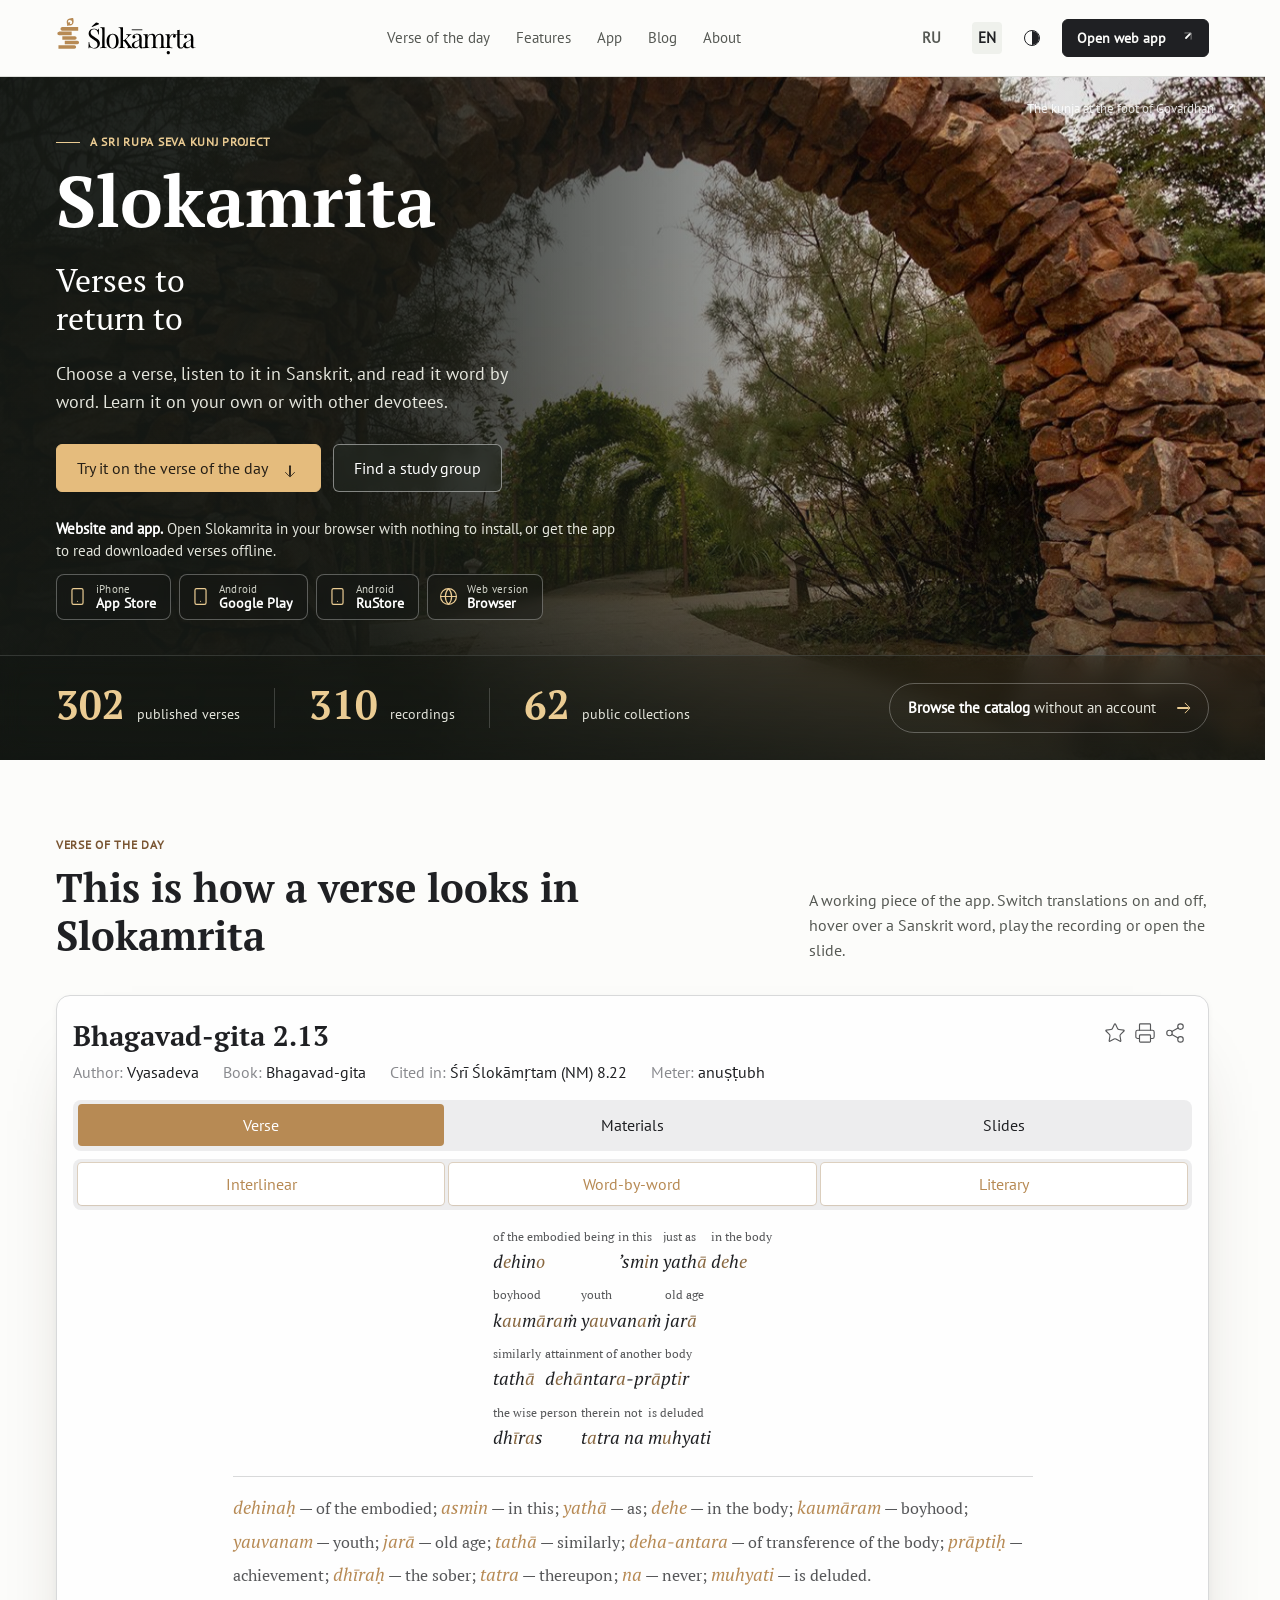
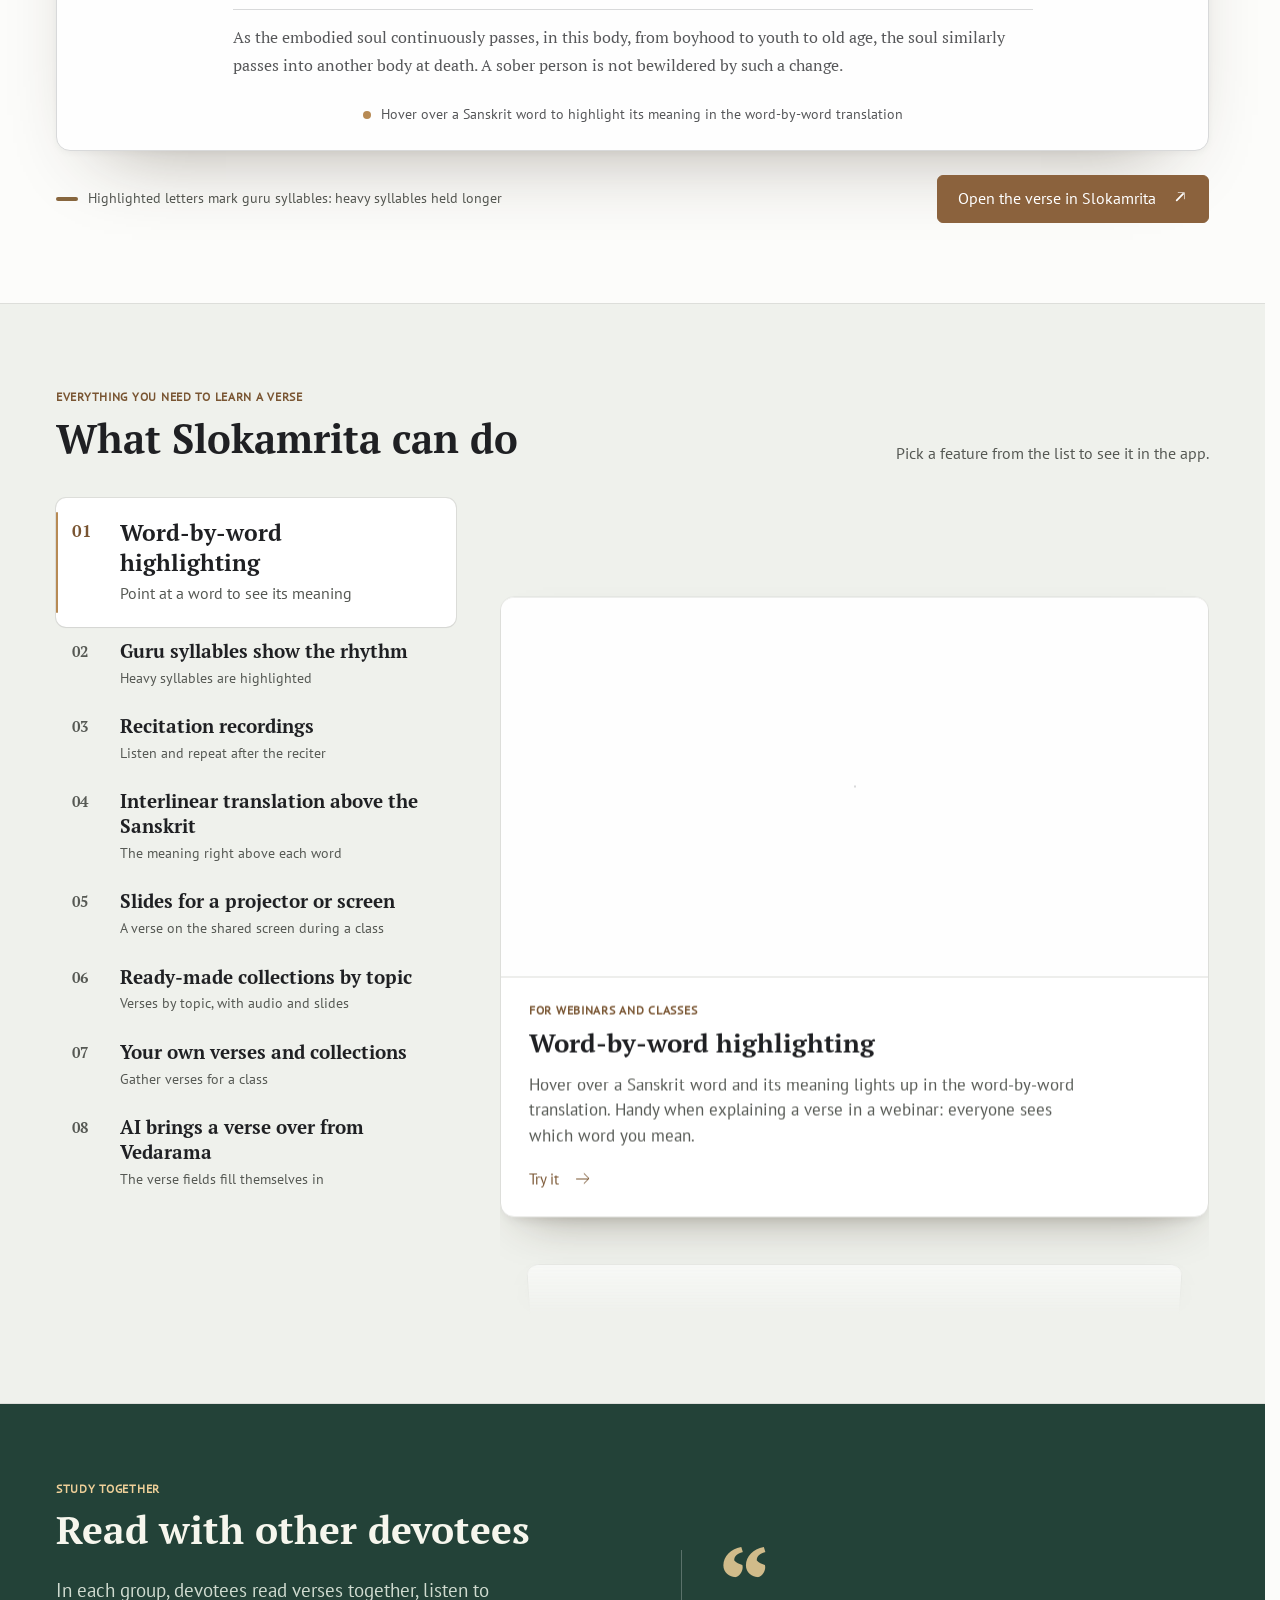
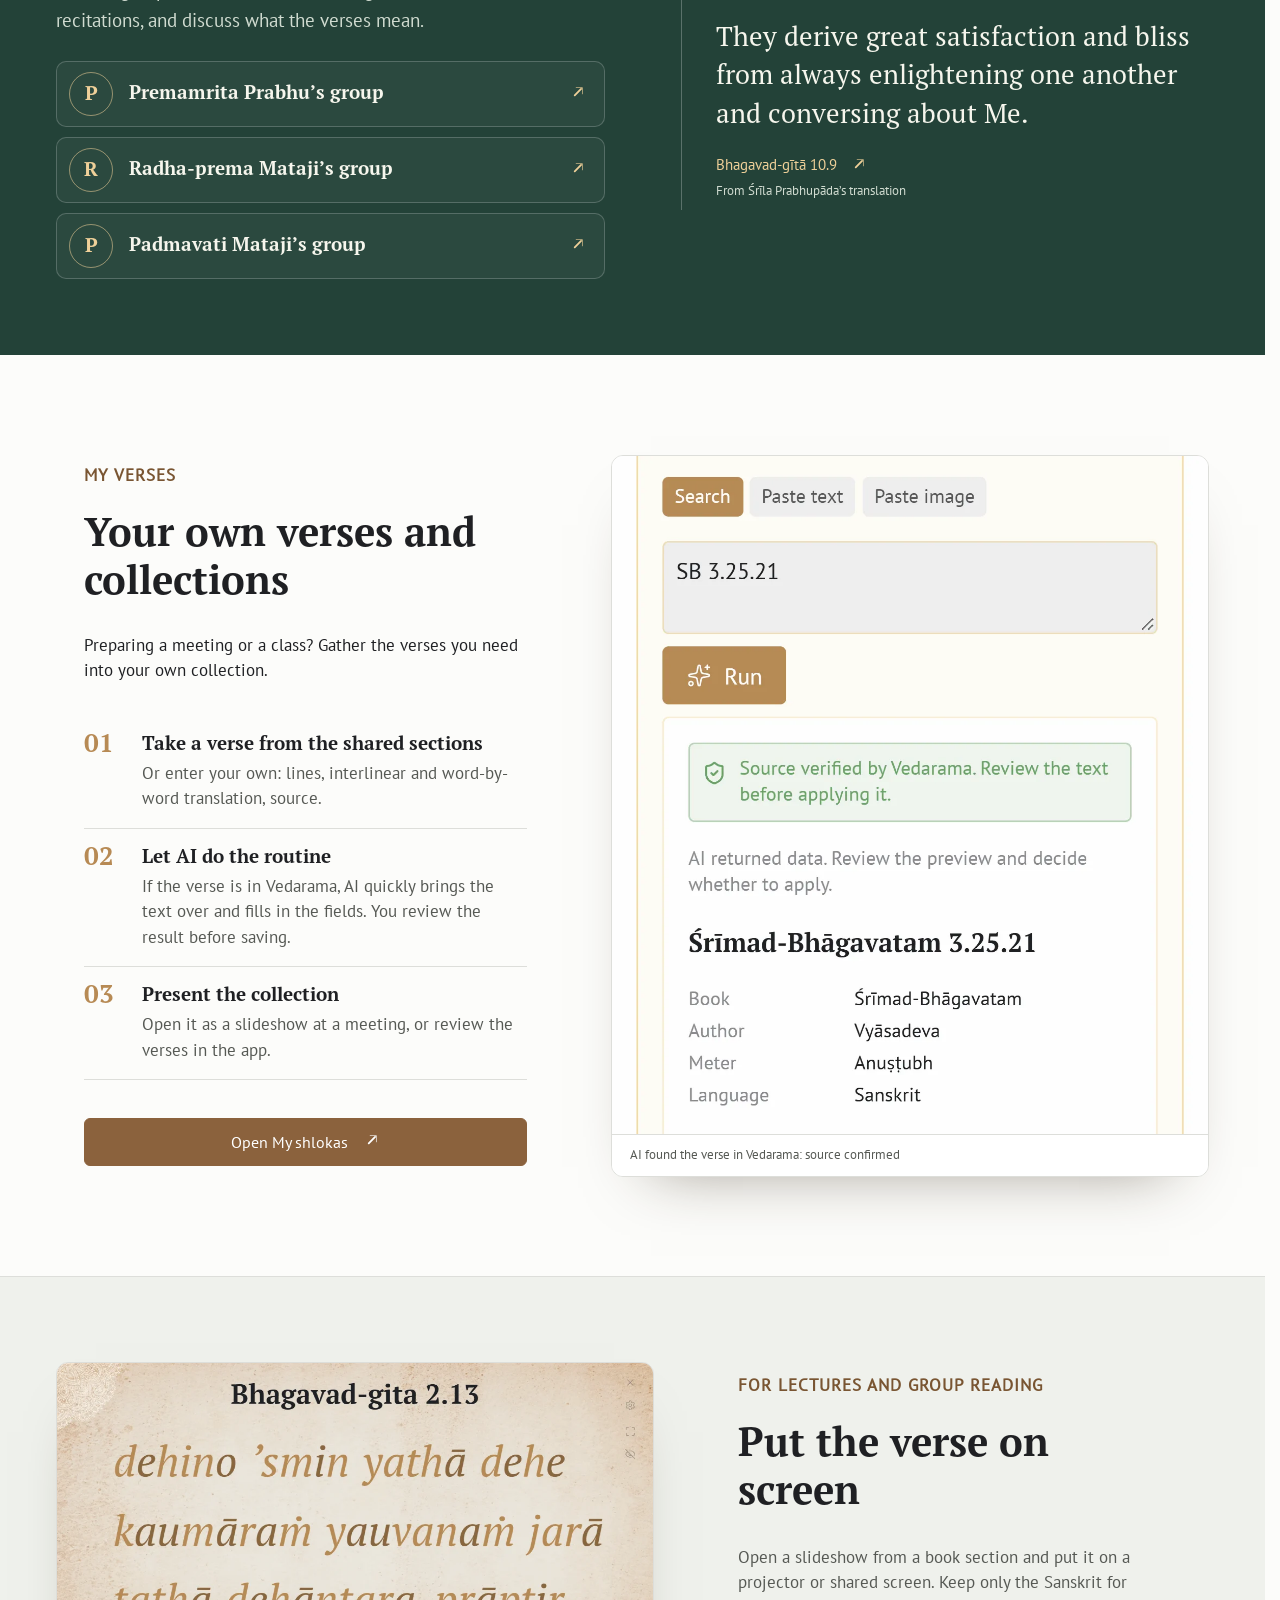
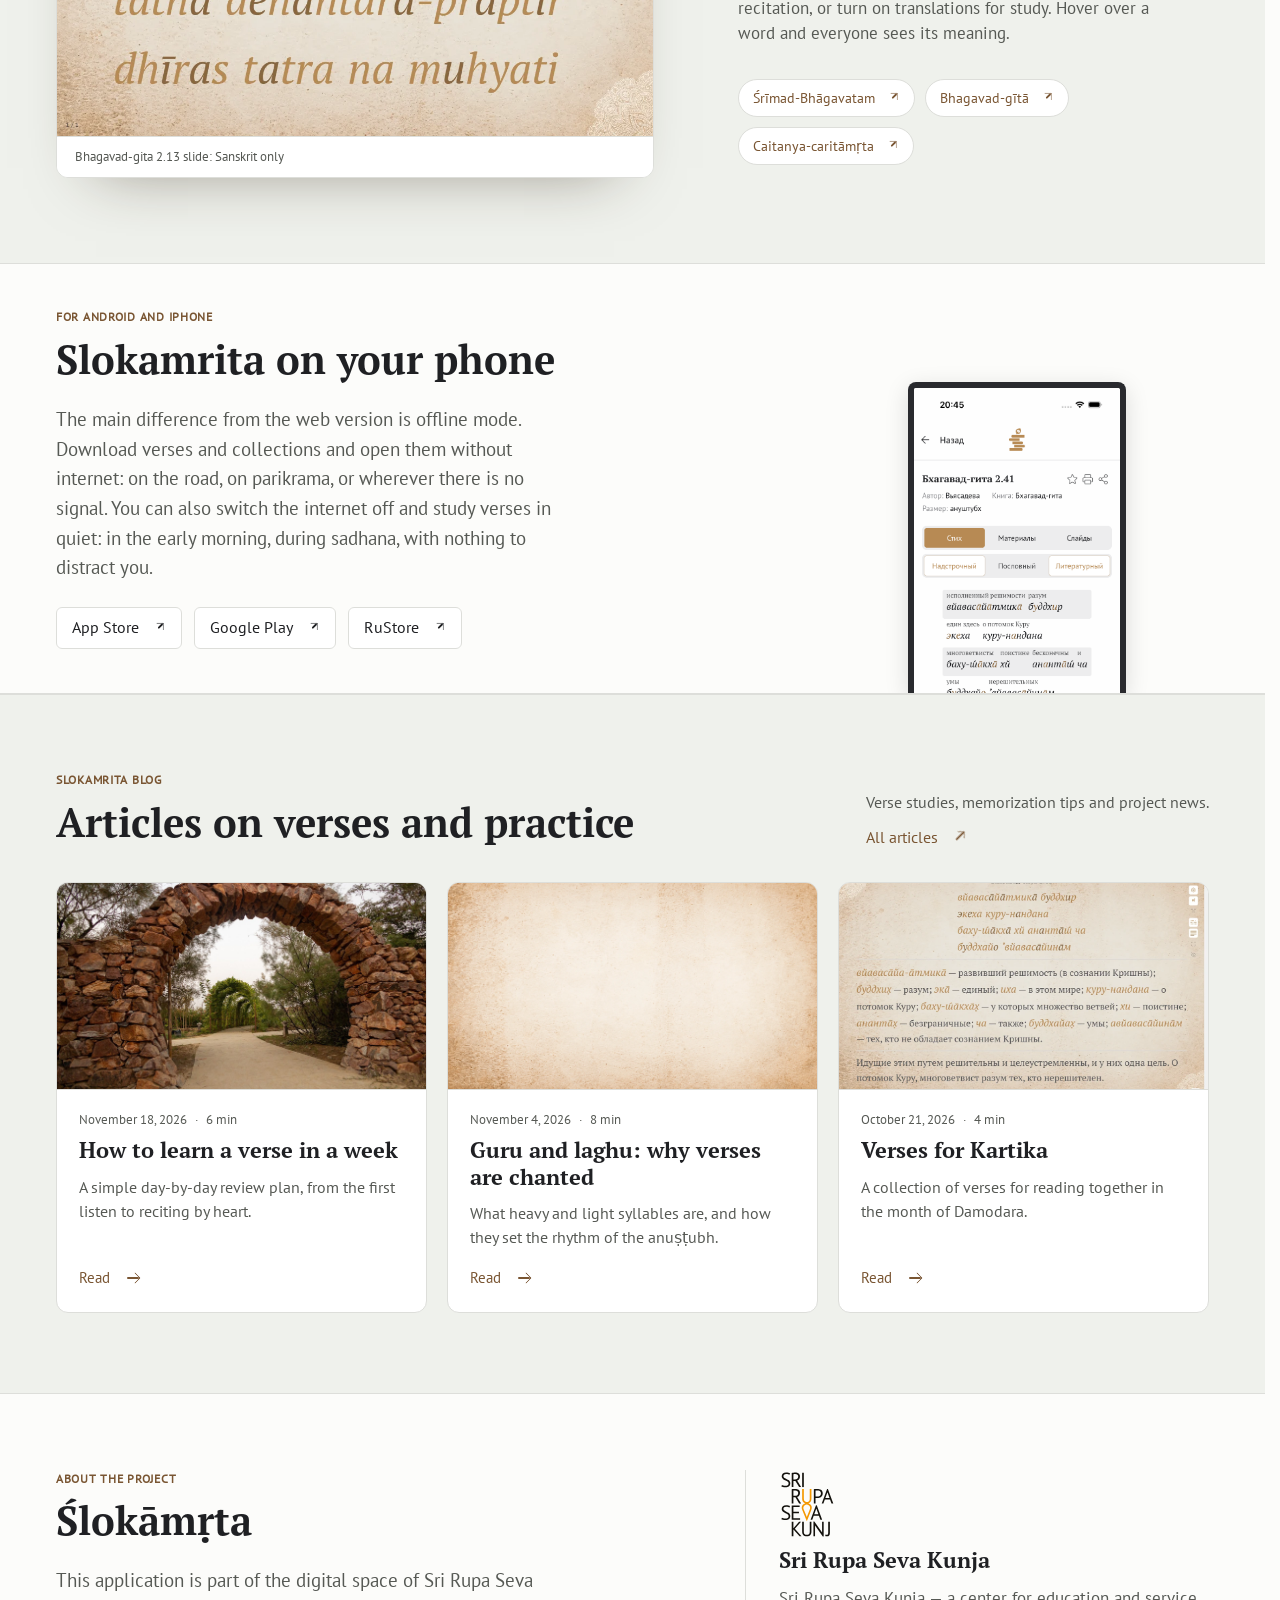
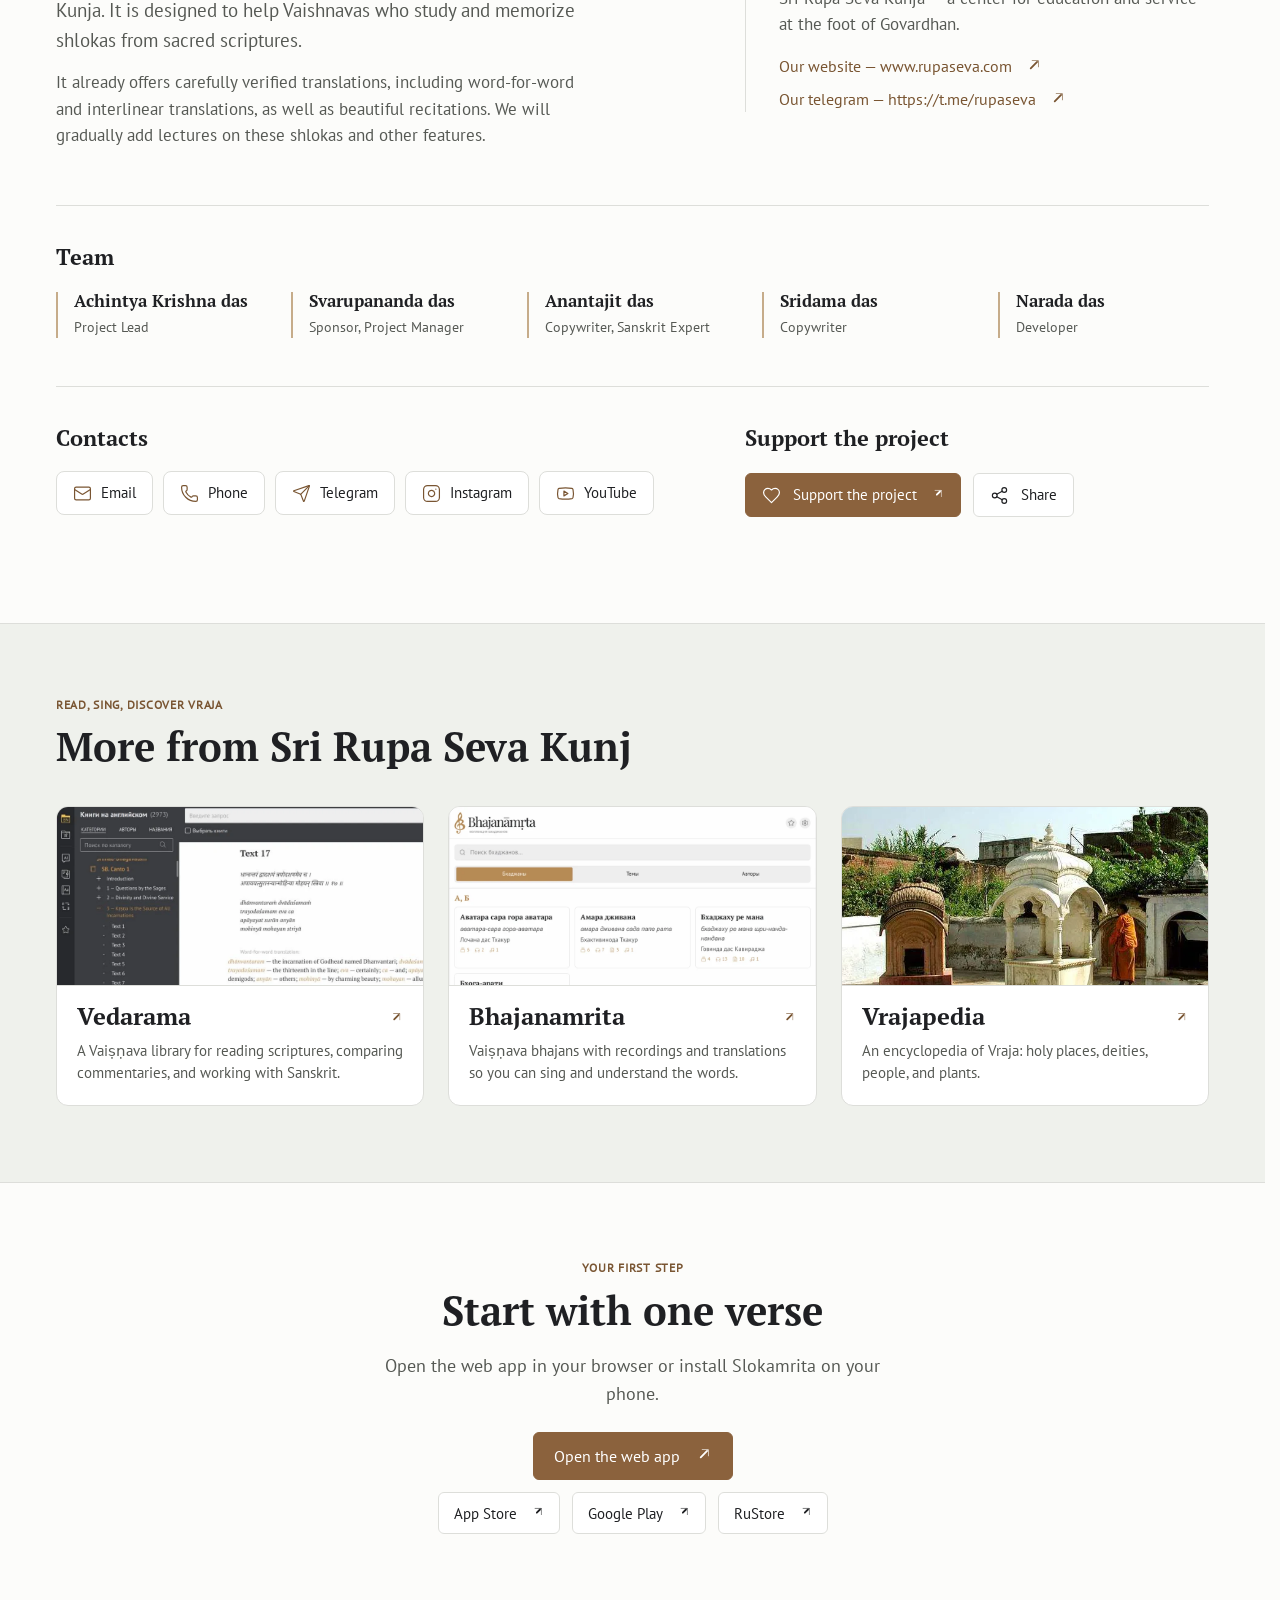
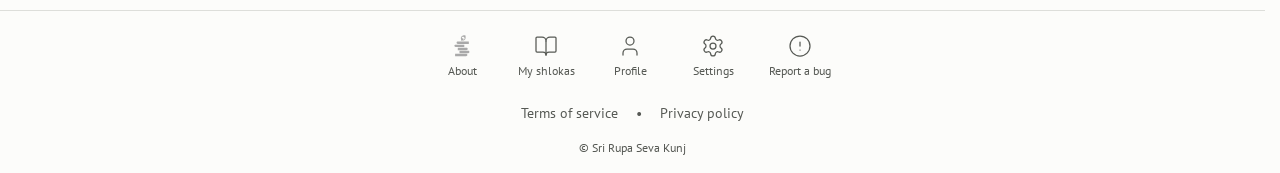
==== commit 2584f230: "Features drum without overlap, growing list entries, store order, team rows - Drum cards share one h" ====
--- a/en/index.html
+++ b/en/index.html
@@ -1,4 +1,4 @@
-<!DOCTYPE html><html lang="en" data-theme="light"><head><meta charset="utf-8"><meta name="viewport" content="width=device-width,initial-scale=1"><meta name="robots" content="noindex,nofollow"><title>Slokamrita — homepage preview</title><link rel="icon" type="image/png" sizes="48x48" href="../assets/favicon-48.png"><script>(function(){var q=new URLSearchParams(location.search).get('theme'),s=null;try{s=localStorage.getItem('slokamrita-landing-theme')}catch(e){}var t=q==='dark'||q==='light'?q:s==='dark'||s==='light'?s:matchMedia('(prefers-color-scheme: dark)').matches?'dark':'light';document.documentElement.dataset.theme=t})();</script><link rel="stylesheet" href="../page.css?v=20"></head>
+<!DOCTYPE html><html lang="en" data-theme="light"><head><meta charset="utf-8"><meta name="viewport" content="width=device-width,initial-scale=1"><meta name="robots" content="noindex,nofollow"><title>Slokamrita — homepage preview</title><link rel="icon" type="image/png" sizes="48x48" href="../assets/favicon-48.png"><script>(function(){var q=new URLSearchParams(location.search).get('theme'),s=null;try{s=localStorage.getItem('slokamrita-landing-theme')}catch(e){}var t=q==='dark'||q==='light'?q:s==='dark'||s==='light'?s:matchMedia('(prefers-color-scheme: dark)').matches?'dark':'light';document.documentElement.dataset.theme=t})();</script><link rel="stylesheet" href="../page.css?v=21"></head>
 <body>
 <header class="site-header"><div class="wrap header-row">
   <a href="#top" aria-label="Slokamrita homepage"><img class="brand light" src="../assets/brand-light.svg" alt="Slokamrita"><img class="brand dark" src="../assets/brand-dark.svg" alt="Slokamrita"></a>
@@ -15,7 +15,7 @@
       <p class="hero-lead">Verses to<br>return to</p>
       <p class="hero-summary">Choose a verse, listen to it in Sanskrit, and read it word by word. Learn it on your own or with other devotees.</p>
       <div class="buttons"><a class="button primary" href="#today"><span>Try it on the verse of the day</span><span class="arr down" aria-hidden="true"></span></a><a class="button on-hero" href="#community"><span>Find a study group</span></a></div>
-      <div class="hero-platforms" aria-label="Where to open Slokamrita"><p class="platforms-note"><strong>Website and app.</strong> Open Slokamrita in your browser with nothing to install, or get the app to read downloaded verses offline.</p><div class="platform-links"><a class="platform" href="https://slokamrita.com/en/"><svg xmlns="http://www.w3.org/2000/svg" width="18" height="18" viewBox="0 0 24 24" fill="none" stroke="currentColor" stroke-width="1.5" stroke-linecap="round" stroke-linejoin="round" aria-hidden="true"><circle cx="12" cy="12" r="10"></circle><path d="M12 2a14.5 14.5 0 0 0 0 20 14.5 14.5 0 0 0 0-20"></path><path d="M2 12h20"></path></svg><span><small>Web version</small>Browser</span></a><a class="platform" href="https://play.google.com/store/apps/details?id=com.slokamrita.app"><svg xmlns="http://www.w3.org/2000/svg" width="18" height="18" viewBox="0 0 24 24" fill="none" stroke="currentColor" stroke-width="1.5" stroke-linecap="round" stroke-linejoin="round" aria-hidden="true"><rect width="14" height="20" x="5" y="2" rx="2" ry="2"></rect><path d="M12 18h.01"></path></svg><span><small>Android</small>Google Play</span></a><a class="platform" href="https://www.rustore.ru/catalog/app/com.slokamrita.app"><svg xmlns="http://www.w3.org/2000/svg" width="18" height="18" viewBox="0 0 24 24" fill="none" stroke="currentColor" stroke-width="1.5" stroke-linecap="round" stroke-linejoin="round" aria-hidden="true"><rect width="14" height="20" x="5" y="2" rx="2" ry="2"></rect><path d="M12 18h.01"></path></svg><span><small>Android</small>RuStore</span></a><a class="platform" href="https://apps.apple.com/app/id6803114267"><svg xmlns="http://www.w3.org/2000/svg" width="18" height="18" viewBox="0 0 24 24" fill="none" stroke="currentColor" stroke-width="1.5" stroke-linecap="round" stroke-linejoin="round" aria-hidden="true"><rect width="14" height="20" x="5" y="2" rx="2" ry="2"></rect><path d="M12 18h.01"></path></svg><span><small>iPhone</small>App Store</span></a></div></div>
+      <div class="hero-platforms" aria-label="Where to open Slokamrita"><p class="platforms-note"><strong>Website and app.</strong> Open Slokamrita in your browser with nothing to install, or get the app to read downloaded verses offline.</p><div class="platform-links"><a class="platform" href="https://apps.apple.com/app/id6803114267"><svg xmlns="http://www.w3.org/2000/svg" width="18" height="18" viewBox="0 0 24 24" fill="none" stroke="currentColor" stroke-width="1.5" stroke-linecap="round" stroke-linejoin="round" aria-hidden="true"><rect width="14" height="20" x="5" y="2" rx="2" ry="2"></rect><path d="M12 18h.01"></path></svg><span><small>iPhone</small>App Store</span></a><a class="platform" href="https://play.google.com/store/apps/details?id=com.slokamrita.app"><svg xmlns="http://www.w3.org/2000/svg" width="18" height="18" viewBox="0 0 24 24" fill="none" stroke="currentColor" stroke-width="1.5" stroke-linecap="round" stroke-linejoin="round" aria-hidden="true"><rect width="14" height="20" x="5" y="2" rx="2" ry="2"></rect><path d="M12 18h.01"></path></svg><span><small>Android</small>Google Play</span></a><a class="platform" href="https://www.rustore.ru/catalog/app/com.slokamrita.app"><svg xmlns="http://www.w3.org/2000/svg" width="18" height="18" viewBox="0 0 24 24" fill="none" stroke="currentColor" stroke-width="1.5" stroke-linecap="round" stroke-linejoin="round" aria-hidden="true"><rect width="14" height="20" x="5" y="2" rx="2" ry="2"></rect><path d="M12 18h.01"></path></svg><span><small>Android</small>RuStore</span></a><a class="platform" href="https://slokamrita.com/en/"><svg xmlns="http://www.w3.org/2000/svg" width="18" height="18" viewBox="0 0 24 24" fill="none" stroke="currentColor" stroke-width="1.5" stroke-linecap="round" stroke-linejoin="round" aria-hidden="true"><circle cx="12" cy="12" r="10"></circle><path d="M12 2a14.5 14.5 0 0 0 0 20 14.5 14.5 0 0 0 0-20"></path><path d="M2 12h20"></path></svg><span><small>Web version</small>Browser</span></a></div></div>
     </div>
     <div class="hero-stats" aria-label="Library statistics"><div class="wrap hero-stats-row">
       <dl><div><dt>302</dt><dd class="stat-long">published verses</dd></div><div><dt>310</dt><dd>recordings</dd></div><div><dt>62</dt><dd>public collections</dd></div></dl>
@@ -73,7 +73,7 @@
     <figure class="product-shot"><img class="light" src="../assets/lecture-sanskrit-en-light.webp" alt="Verse slide showing only the Sanskrit, without translations" width="1100" height="688" loading="lazy"><img class="dark" src="../assets/lecture-sanskrit-en-dark.webp" alt="" width="1100" height="688" loading="lazy"><figcaption>Bhagavad-gita 2.13 slide: Sanskrit only</figcaption></figure>
     <div class="feature-copy"><p class="eyebrow">FOR LECTURES AND GROUP READING</p><h2 id="lecture-title">Put the verse on screen</h2><p class="intro">Open a slideshow from a book section and put it on a projector or shared screen. Keep only the Sanskrit for recitation, or turn on translations for study. Hover over a word and everyone sees its meaning.</p><div class="lecture-links"><a href="https://slokamrita.com/en/book/fbe89ce2-163f-47d2-9f52-de296ff7942b/"><span>Śrīmad-Bhāgavatam</span><span class="arr ext" aria-hidden="true"></span></a><a href="https://slokamrita.com/en/book/571f9075-a12a-45e1-9261-586bfdba7d78/"><span>Bhagavad-gītā</span><span class="arr ext" aria-hidden="true"></span></a><a href="https://slokamrita.com/en/book/f819621e-5767-4a27-9730-ede020e4f59c/"><span>Caitanya-caritāmṛta</span><span class="arr ext" aria-hidden="true"></span></a></div></div>
   </div></section>
-  <section class="app-band" id="application"><div class="wrap app-grid"><div><p class="eyebrow">FOR ANDROID AND IPHONE</p><h2>Slokamrita on your phone</h2><p class="intro">The main difference from the web version is offline mode. Download verses and collections and open them without internet: on the road, on parikrama, or wherever there is no signal.</p><div class="buttons stores"><a class="button" href="https://play.google.com/store/apps/details?id=com.slokamrita.app"><span>Google Play</span><span class="arr ext" aria-hidden="true"></span></a><a class="button" href="https://www.rustore.ru/catalog/app/com.slokamrita.app"><span>RuStore</span><span class="arr ext" aria-hidden="true"></span></a><a class="button" href="https://apps.apple.com/app/id6803114267"><span>App Store</span><span class="arr ext" aria-hidden="true"></span></a></div></div><figure class="device"><img src="../assets/app.png" alt="The verse page in Slokamrita for iPhone" loading="lazy" width="1206" height="2622"></figure></div></section>
+  <section class="app-band" id="application"><div class="wrap app-grid"><div><p class="eyebrow">FOR ANDROID AND IPHONE</p><h2>Slokamrita on your phone</h2><p class="intro">The main difference from the web version is offline mode. Download verses and collections and open them without internet: on the road, on parikrama, or wherever there is no signal. You can also switch the internet off and study verses in quiet: in the early morning, during sadhana, with nothing to distract you.</p><div class="buttons stores"><a class="button" href="https://apps.apple.com/app/id6803114267"><span>App Store</span><span class="arr ext" aria-hidden="true"></span></a><a class="button" href="https://play.google.com/store/apps/details?id=com.slokamrita.app"><span>Google Play</span><span class="arr ext" aria-hidden="true"></span></a><a class="button" href="https://www.rustore.ru/catalog/app/com.slokamrita.app"><span>RuStore</span><span class="arr ext" aria-hidden="true"></span></a></div></div><figure class="device"><img src="../assets/app.png" alt="The verse page in Slokamrita for iPhone" loading="lazy" width="1206" height="2622"></figure></div></section>
   <section class="blog" id="blog" aria-labelledby="blog-title"><div class="wrap"><div class="section-head"><div><p class="eyebrow">SLOKAMRITA BLOG</p><h2 id="blog-title">Articles on verses and practice</h2></div><div class="blog-aside"><p class="section-aside">Verse studies, memorization tips and project news.</p><a class="link" href="https://slokamrita.com/en/blog/"><span>All articles</span><span class="arr ext" aria-hidden="true"></span></a></div></div><ul class="post-list"><li class="post"><a href="https://slokamrita.com/en/blog/learn-a-verse-in-a-week/"><figure class="post-cover"><img src="../assets/kunj.jpg" alt="" loading="lazy" width="1500" height="1000"></figure><div class="post-copy"><p class="post-meta"><time datetime="2026-11-18">November 18, 2026</time><span aria-hidden="true">·</span><span>6 min</span></p><h3>How to learn a verse in a week</h3><p>A simple day-by-day review plan, from the first listen to reciting by heart.</p><span class="tile-link"><span>Read</span><span class="arr" aria-hidden="true"></span></span></div></a></li><li class="post"><a href="https://slokamrita.com/en/blog/guru-and-laghu/"><figure class="post-cover"><img src="../assets/parchment.webp" alt="" loading="lazy" width="1672" height="941"></figure><div class="post-copy"><p class="post-meta"><time datetime="2026-11-04">November 4, 2026</time><span aria-hidden="true">·</span><span>8 min</span></p><h3>Guru and laghu: why verses are chanted</h3><p>What heavy and light syllables are, and how they set the rhythm of the anuṣṭubh.</p><span class="tile-link"><span>Read</span><span class="arr" aria-hidden="true"></span></span></div></a></li><li class="post"><a href="https://slokamrita.com/en/blog/verses-for-kartika/"><figure class="post-cover"><img src="../assets/lecture-slide.webp" alt="" loading="lazy" width="1100" height="688"></figure><div class="post-copy"><p class="post-meta"><time datetime="2026-10-21">October 21, 2026</time><span aria-hidden="true">·</span><span>4 min</span></p><h3>Verses for Kartika</h3><p>A collection of verses for reading together in the month of Damodara.</p><span class="tile-link"><span>Read</span><span class="arr" aria-hidden="true"></span></span></div></a></li></ul></div></section>
   <section class="about wrap" id="about" aria-labelledby="about-title"><div class="about-grid"><div><p class="eyebrow">ABOUT THE PROJECT</p><h2 id="about-title" lang="sa-Latn">Ślokāmṛta</h2><p class="intro">This application is part of the digital space of Sri Rupa Seva Kunja. It is designed to help Vaishnavas who study and memorize shlokas from sacred scriptures.</p><p class="about-more">It already offers carefully verified translations, including word-for-word and interlinear translations, as well as beautiful recitations. We will gradually add lectures on these shlokas and other features.</p></div><div class="srsk"><img class="light" src="../assets/srsk-light.svg" alt=""><img class="dark" src="../assets/srsk-dark.svg" alt=""><h3>Sri Rupa Seva Kunja</h3><p>Sri Rupa Seva Kunja — a center for education and service at the foot of Govardhan.</p><div class="srsk-links"><a class="link" href="https://www.rupaseva.com/"><span>Our website — www.rupaseva.com</span><span class="arr ext" aria-hidden="true"></span></a><a class="link" href="https://t.me/rupaseva"><span>Our telegram — https://t.me/rupaseva</span><span class="arr ext" aria-hidden="true"></span></a></div></div></div><div class="about-team"><h3>Team</h3><ul class="team-list"><li><strong>Achintya Krishna das</strong><span>Project Lead</span></li><li><strong>Svarupananda das</strong><span>Sponsor, Project Manager</span></li><li><strong>Anantajit das</strong><span>Copywriter, Sanskrit Expert</span></li><li><strong>Sridama das</strong><span>Copywriter</span></li><li><strong>Narada das</strong><span>Developer</span></li></ul></div><div class="about-bottom"><div><h3>Contacts</h3><div class="contact-list"><a class="contact" href="mailto:info@rupaseva.ru"><svg xmlns="http://www.w3.org/2000/svg" width="18" height="18" viewBox="0 0 24 24" fill="none" stroke="currentColor" stroke-width="1.5" stroke-linecap="round" stroke-linejoin="round" aria-hidden="true"><rect width="20" height="16" x="2" y="4" rx="2"></rect><path d="m22 7-8.97 5.7a1.94 1.94 0 0 1-2.06 0L2 7"></path></svg><span>Email</span></a><a class="contact" href="tel:+79250077575"><svg xmlns="http://www.w3.org/2000/svg" width="18" height="18" viewBox="0 0 24 24" fill="none" stroke="currentColor" stroke-width="1.5" stroke-linecap="round" stroke-linejoin="round" aria-hidden="true"><path d="M13.832 16.568a1 1 0 0 0 1.213-.303l.355-.465A2 2 0 0 1 17 15h3a2 2 0 0 1 2 2v3a2 2 0 0 1-2 2A18 18 0 0 1 2 4a2 2 0 0 1 2-2h3a2 2 0 0 1 2 2v3a2 2 0 0 1-.8 1.6l-.468.351a1 1 0 0 0-.292 1.233 14 14 0 0 0 6.392 6.384"></path></svg><span>Phone</span></a><a class="contact" href="https://t.me/rupaseva"><svg xmlns="http://www.w3.org/2000/svg" width="18" height="18" viewBox="0 0 24 24" fill="none" stroke="currentColor" stroke-width="1.5" stroke-linecap="round" stroke-linejoin="round" aria-hidden="true"><path d="M14.536 21.686a.5.5 0 0 0 .937-.024l6.5-19a.496.496 0 0 0-.635-.635l-19 6.5a.5.5 0 0 0-.024.937l7.93 3.18a2 2 0 0 1 1.112 1.11z"></path><path d="m21.854 2.147-10.94 10.939"></path></svg><span>Telegram</span></a><a class="contact" href="https://instagram.com/rupaseva"><svg xmlns="http://www.w3.org/2000/svg" width="18" height="18" viewBox="0 0 24 24" fill="none" stroke="currentColor" stroke-width="1.5" stroke-linecap="round" stroke-linejoin="round" aria-hidden="true"><rect width="20" height="20" x="2" y="2" rx="5" ry="5"></rect><path d="M16 11.37A4 4 0 1 1 12.63 8 4 4 0 0 1 16 11.37z"></path><line x1="17.5" x2="17.51" y1="6.5" y2="6.5"></line></svg><span>Instagram</span></a><a class="contact" href="https://www.youtube.com/@Rupaseva"><svg xmlns="http://www.w3.org/2000/svg" width="18" height="18" viewBox="0 0 24 24" fill="none" stroke="currentColor" stroke-width="1.5" stroke-linecap="round" stroke-linejoin="round" aria-hidden="true"><path d="M2.5 17a24.12 24.12 0 0 1 0-10 2 2 0 0 1 1.4-1.4 49.56 49.56 0 0 1 16.2 0A2 2 0 0 1 21.5 7a24.12 24.12 0 0 1 0 10 2 2 0 0 1-1.4 1.4 49.55 49.55 0 0 1-16.2 0A2 2 0 0 1 2.5 17"></path><path d="m10 15 5-3-5-3z"></path></svg><span>YouTube</span></a></div></div><div><h3>Support the project</h3><div class="buttons support-buttons"><a class="button primary" href="https://www.rupaseva.com/join"><svg xmlns="http://www.w3.org/2000/svg" width="18" height="18" viewBox="0 0 24 24" fill="none" stroke="currentColor" stroke-width="1.5" stroke-linecap="round" stroke-linejoin="round" aria-hidden="true"><path d="M19 14c1.49-1.46 3-3.21 3-5.5A5.5 5.5 0 0 0 16.5 3c-1.76 0-3 .5-4.5 2-1.5-1.5-2.74-2-4.5-2A5.5 5.5 0 0 0 2 8.5c0 2.3 1.5 4.05 3 5.5l7 7Z"></path></svg><span>Support the project</span><span class="arr ext" aria-hidden="true"></span></a><button class="button" type="button" data-share data-share-title="Slokamrita" data-share-text="Slokamrita — an app for studying and memorizing Vaiṣṇava verses" data-copied="Link copied"><svg xmlns="http://www.w3.org/2000/svg" width="18" height="18" viewBox="0 0 24 24" fill="none" stroke="currentColor" stroke-width="1.5" stroke-linecap="round" stroke-linejoin="round" aria-hidden="true"><circle cx="18" cy="5" r="3"></circle><circle cx="6" cy="12" r="3"></circle><circle cx="18" cy="19" r="3"></circle><line x1="8.59" x2="15.42" y1="13.51" y2="17.49"></line><line x1="15.41" x2="8.59" y1="6.51" y2="10.49"></line></svg><span>Share</span></button></div><p class="share-status" role="status" aria-live="polite"></p></div></div></section>
   <section class="projects" id="projects"><div class="wrap"><div class="section-head"><div><p class="eyebrow">READ, SING, DISCOVER VRAJA</p><h2>More from Sri Rupa Seva Kunj</h2></div></div><div class="project-list">
@@ -81,7 +81,7 @@
     <a class="project" href="https://bhajanamrita.com/"><div class="project-image"><img src="../assets/bhajanamrita-reader.webp" alt="The Bhajanamrita catalog" loading="lazy" width="960" height="468"></div><div class="project-copy"><h3>Bhajanamrita</h3><span class="arr ext" aria-hidden="true"></span><p>Vaiṣṇava bhajans with recordings and translations so you can sing and understand the words.</p></div></a>
     <a class="project" href="https://vrajapedia.com/en/places/radha-gokulananda"><div class="project-image"><img src="../assets/radha-gokulananda.webp" alt="The courtyard of the Śrī Rādhā-Gokulānanda temple in Vrindavan" loading="lazy" width="597" height="444"></div><div class="project-copy"><h3>Vrajapedia</h3><span class="arr ext" aria-hidden="true"></span><p>An encyclopedia of Vraja: holy places, deities, people, and plants.</p></div></a>
   </div></div></section>
-  <section class="closing"><div class="wrap"><p class="eyebrow">YOUR FIRST STEP</p><h2>Start with one verse</h2><p class="closing-lead">Open the web app in your browser or install Slokamrita on your phone.</p><div class="buttons"><a class="button primary" href="https://slokamrita.com/en/"><span>Open the web app</span><span class="arr ext" aria-hidden="true"></span></a></div><div class="buttons closing-stores"><a class="button" href="https://play.google.com/store/apps/details?id=com.slokamrita.app"><span>Google Play</span><span class="arr ext" aria-hidden="true"></span></a><a class="button" href="https://www.rustore.ru/catalog/app/com.slokamrita.app"><span>RuStore</span><span class="arr ext" aria-hidden="true"></span></a><a class="button" href="https://apps.apple.com/app/id6803114267"><span>App Store</span><span class="arr ext" aria-hidden="true"></span></a></div></div></section>
+  <section class="closing"><div class="wrap"><p class="eyebrow">YOUR FIRST STEP</p><h2>Start with one verse</h2><p class="closing-lead">Open the web app in your browser or install Slokamrita on your phone.</p><div class="buttons"><a class="button primary" href="https://slokamrita.com/en/"><span>Open the web app</span><span class="arr ext" aria-hidden="true"></span></a></div><div class="buttons closing-stores"><a class="button" href="https://apps.apple.com/app/id6803114267"><span>App Store</span><span class="arr ext" aria-hidden="true"></span></a><a class="button" href="https://play.google.com/store/apps/details?id=com.slokamrita.app"><span>Google Play</span><span class="arr ext" aria-hidden="true"></span></a><a class="button" href="https://www.rustore.ru/catalog/app/com.slokamrita.app"><span>RuStore</span><span class="arr ext" aria-hidden="true"></span></a></div></div></section>
 </main>
 <footer class="site-footer"><div class="wrap footer-row">
   <nav class="footer-actions" aria-label="Footer navigation">
@@ -94,6 +94,6 @@
   <nav class="footer-legal" aria-label="Legal information"><a href="https://slokamrita.com/en/terms/">Terms of service</a><span aria-hidden="true">•</span><a href="https://slokamrita.com/en/privacy/">Privacy policy</a></nav>
   <p class="footer-copyright">© Sri Rupa Seva Kunj</p>
 </div></footer>
-<script src="../slideshow/verse-2-13.js?v=1"></script><script src="../page.js?v=20"></script>
+<script src="../slideshow/verse-2-13.js?v=1"></script><script src="../page.js?v=21"></script>
 
 </body></html>
--- a/page.css
+++ b/page.css
@@ -256,6 +256,23 @@
 .feature-toggle[aria-expanded=true]{background:var(--raised);box-shadow:0 1px 2px rgba(0,0,0,.04),0 0 0 1px var(--line)}
 .feature-toggle[aria-expanded=true]::before{transform:scaleY(1)}
 .feature-toggle[aria-expanded=true] .feature-num{color:var(--accent)}
+/* Wider screens: the chosen entry, and the one under the pointer, grow; the rest of the list moves to make room. */
+@media(min-width:761px){
+  .feature-toggle{transition:background-color .45s var(--ease),box-shadow .45s var(--ease),padding .45s var(--ease)}
+  .feature-title{transition:font-size .45s var(--ease)}
+  .feature-brief{transition:font-size .45s var(--ease)}
+  .feature-num{transition:color .4s var(--ease),font-size .45s var(--ease)}
+  .feature-toggle[aria-expanded=true]{padding-block:22px}
+  .feature-toggle[aria-expanded=true] .feature-title{font-size:23px}
+  .feature-toggle[aria-expanded=true] .feature-brief{font-size:15.5px}
+  .feature-toggle[aria-expanded=true] .feature-num{font-size:17px}
+}
+@media(min-width:761px) and (hover:hover) and (pointer:fine){
+  .feature-toggle:hover{padding-block:22px}
+  .feature-toggle:hover .feature-title{font-size:23px}
+  .feature-toggle:hover .feature-brief{font-size:15.5px}
+  .feature-toggle:hover .feature-num{font-size:17px}
+}
 .feature-toggle:focus-visible{outline:2px solid var(--gold);outline-offset:2px}
 .tile-chevron{display:none}
 .feature-panel{display:flex;flex-direction:column;border:1px solid var(--line);border-radius:14px;background:var(--raised);overflow:hidden;box-shadow:var(--shadow-lift)}
@@ -264,7 +281,7 @@
 .feature-drum{position:sticky;top:72px;height:var(--drum-h,760px);perspective:1500px;perspective-origin:50% 50%;
   -webkit-mask-image:linear-gradient(to bottom,transparent 0,#000 var(--drum-fade,110px),#000 calc(100% - var(--drum-fade,110px)),transparent 100%);
           mask-image:linear-gradient(to bottom,transparent 0,#000 var(--drum-fade,110px),#000 calc(100% - var(--drum-fade,110px)),transparent 100%)}
-.feature-drum .feature-panel{position:absolute;left:0;right:0;top:50%;transform-origin:50% 50%;backface-visibility:hidden;will-change:transform,opacity;
+.feature-drum .feature-panel{position:absolute;left:0;right:0;top:50%;height:var(--card-h,auto);transform-origin:50% 50%;backface-visibility:hidden;will-change:transform,opacity;
   transition:transform .95s cubic-bezier(.22,.8,.24,1),opacity .95s cubic-bezier(.22,.8,.24,1),box-shadow .6s var(--ease)}
 .feature-drum .feature-panel:not(.is-current){cursor:pointer;box-shadow:0 10px 30px -18px rgba(0,0,0,.35)}
 .feature-drum .feature-panel:not(.is-current) *{pointer-events:none}
@@ -273,7 +290,7 @@
 .feature-shot{display:grid;place-items:center;height:380px;padding:26px 28px;background:var(--app-bg);border-bottom:1px solid var(--line)}
 .feature-shot img{width:auto;height:auto;max-width:100%;max-height:328px;border-radius:6px;box-shadow:0 1px 2px rgba(0,0,0,.06),0 0 0 1px var(--app-line);transition:transform 1.1s var(--ease)}
 @media(hover:hover) and (pointer:fine){.feature-panel:hover .feature-shot img{transform:scale(1.025)}}
-.feature-copy{display:flex;flex-direction:column;gap:10px;padding:24px 28px 26px}
+.feature-copy{display:flex;flex-direction:column;gap:10px;padding:24px 28px 26px;flex:1}
 .feature-panel-title{font:700 26px/1.25 Gaura,Georgia,serif;color:var(--ink)}
 .feature-copy p:not(.tile-kicker,.feature-panel-title){font-size:16.5px;line-height:1.55;max-width:560px}
 .feature-copy .tile-link{align-self:flex-start}
@@ -399,6 +416,7 @@
 .about h3{font-size:22px}
 .about-team{margin-top:56px;padding-top:40px;border-top:1px solid var(--line)}
 .team-list{display:grid;grid-template-columns:repeat(auto-fill,minmax(220px,1fr));gap:24px;margin-top:20px;list-style:none;padding:0}
+.team-list[style*="--team-cols"]{grid-template-columns:repeat(var(--team-cols),minmax(0,1fr))}
 .team-list li{display:flex;flex-direction:column;gap:4px;padding-left:16px;border-left:2px solid color-mix(in srgb,var(--gold) 60%,var(--line))}
 .team-list strong{font:700 17px/1.3 Gaura,Georgia,serif;color:var(--ink)}
 .team-list span{font-size:14px;line-height:1.4;color:var(--muted)}
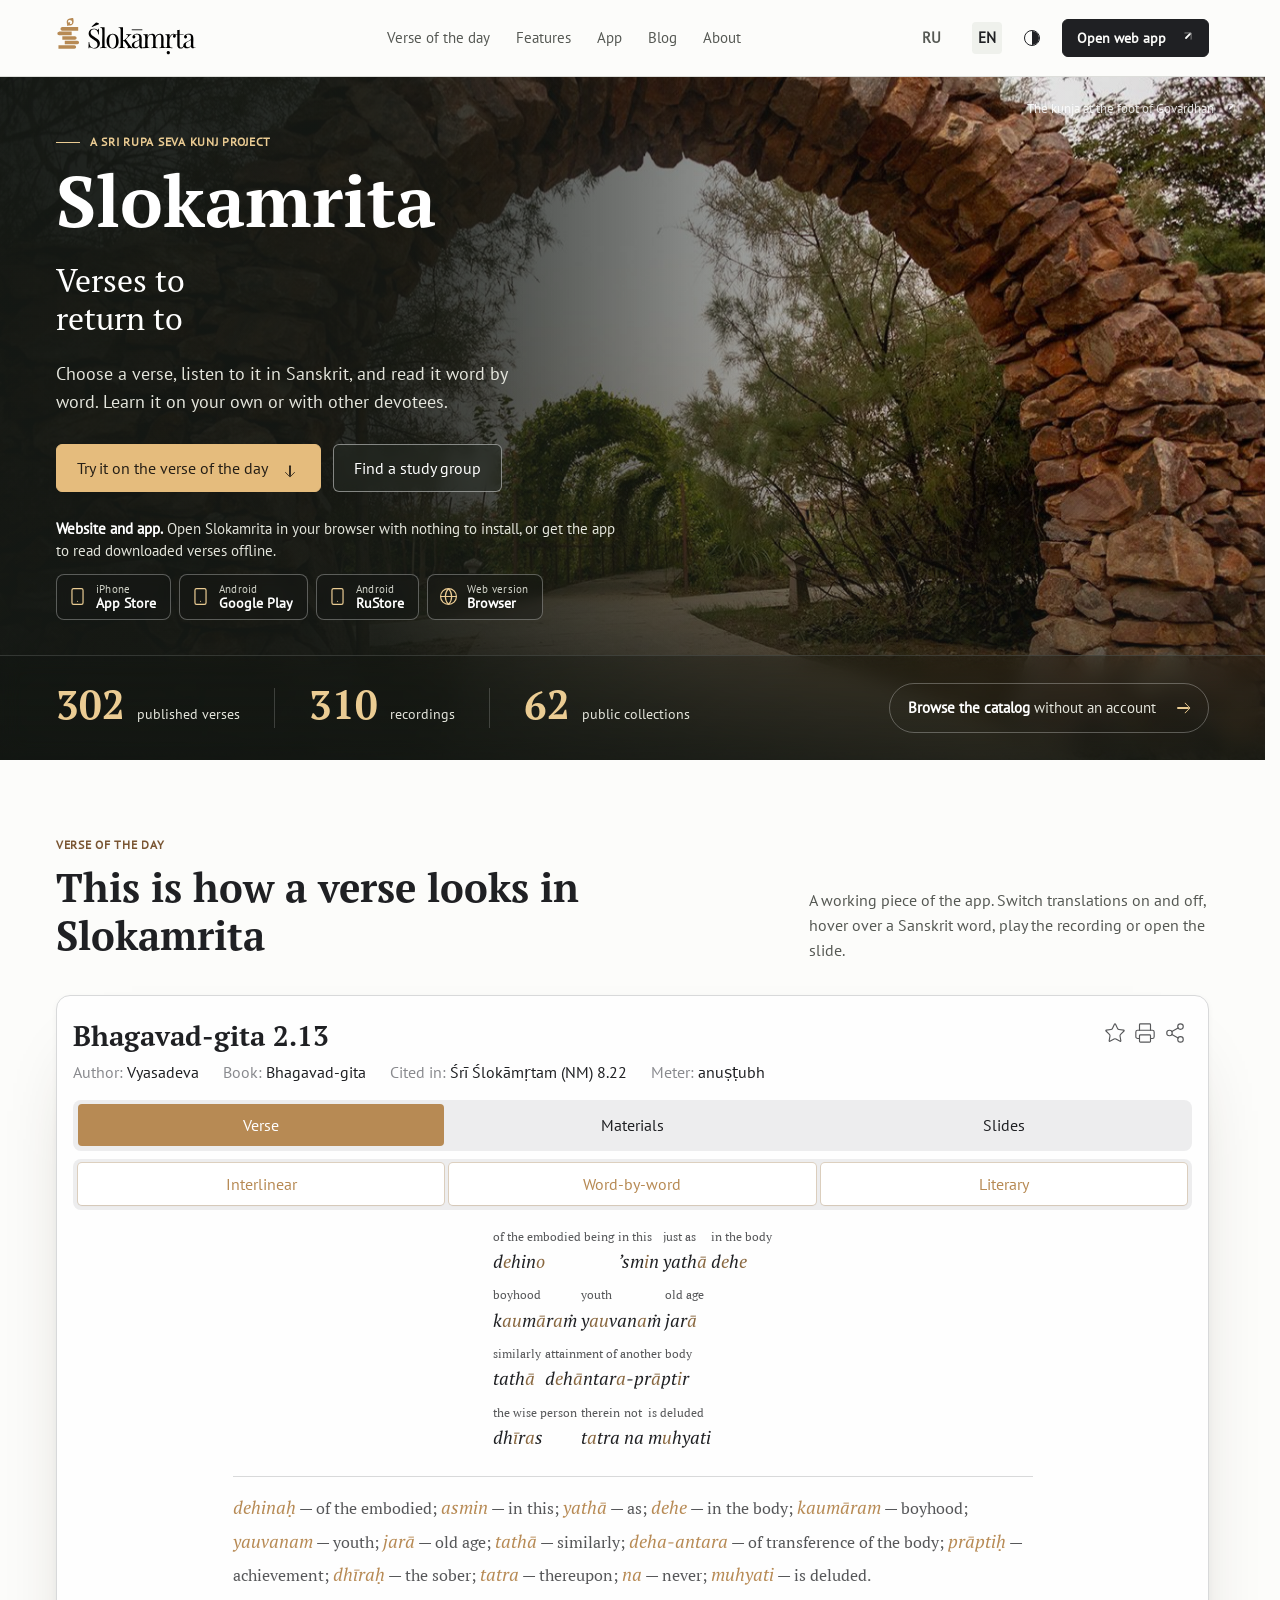
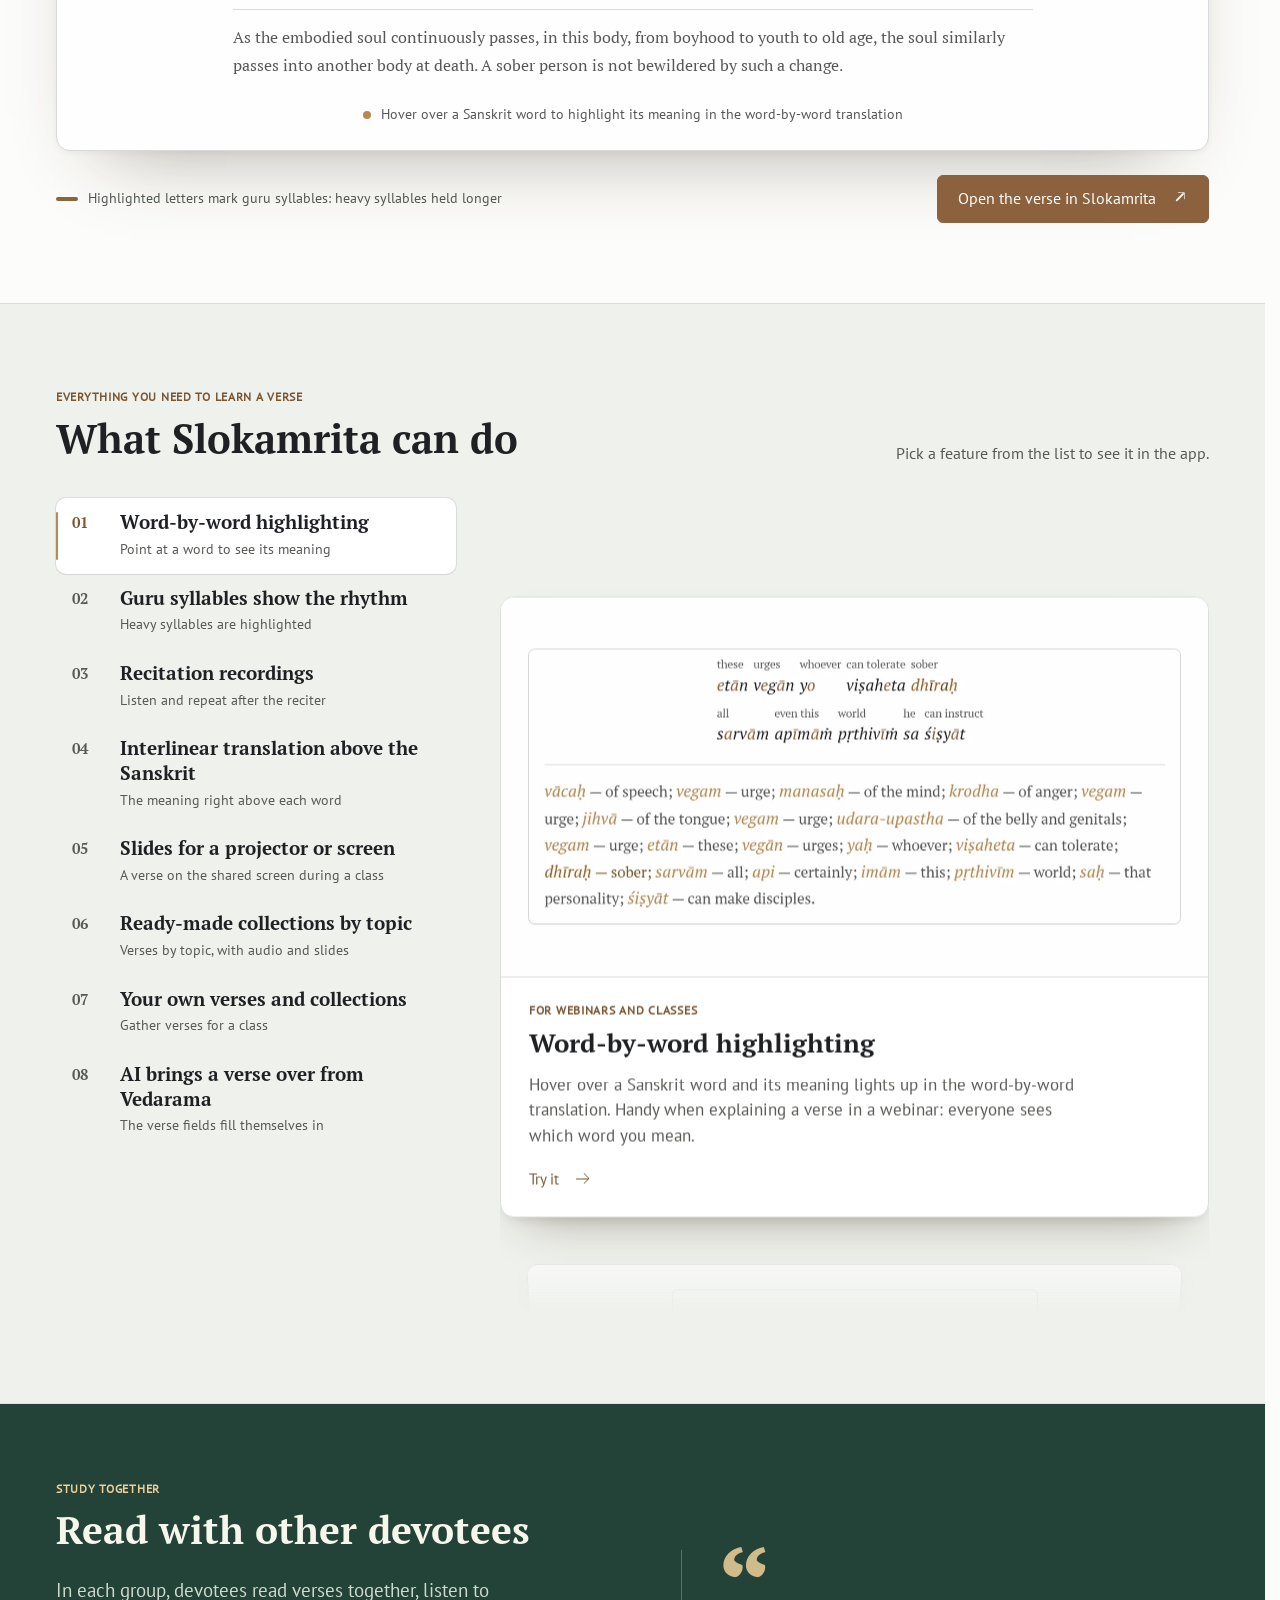
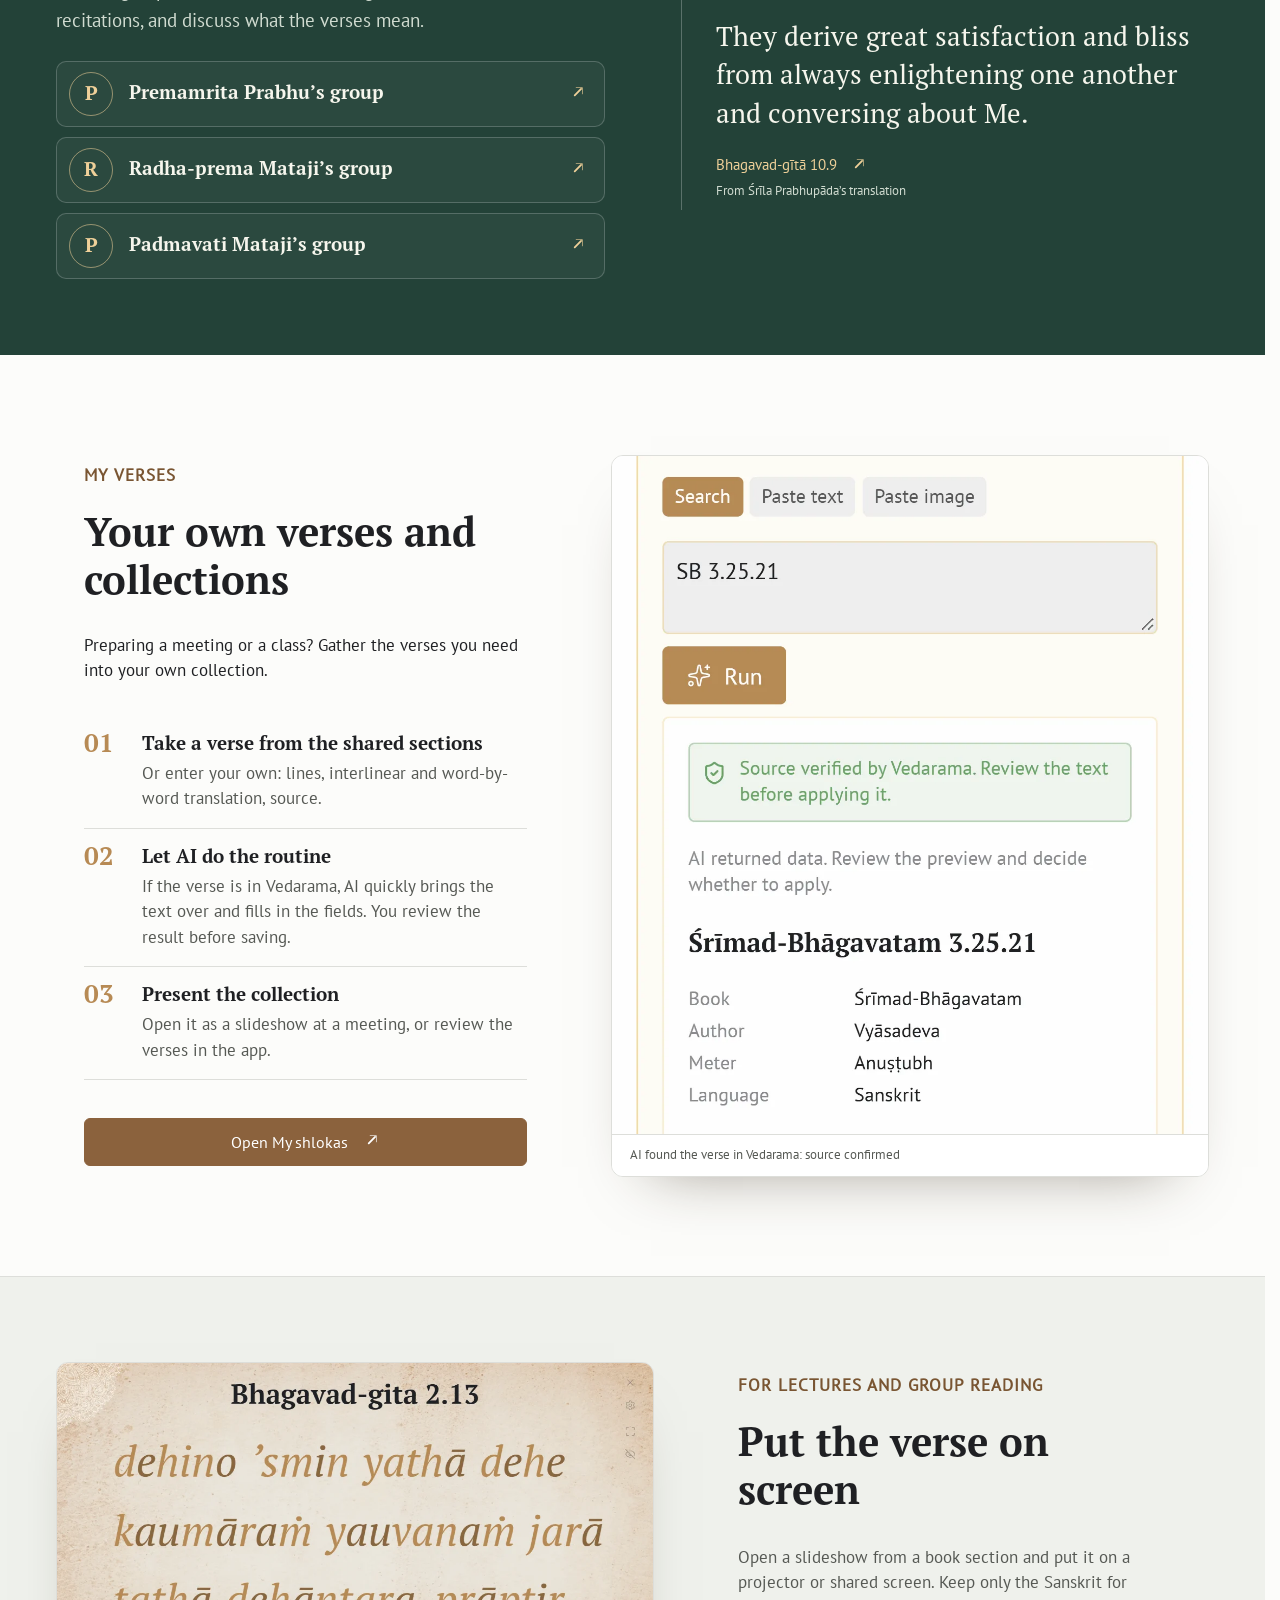
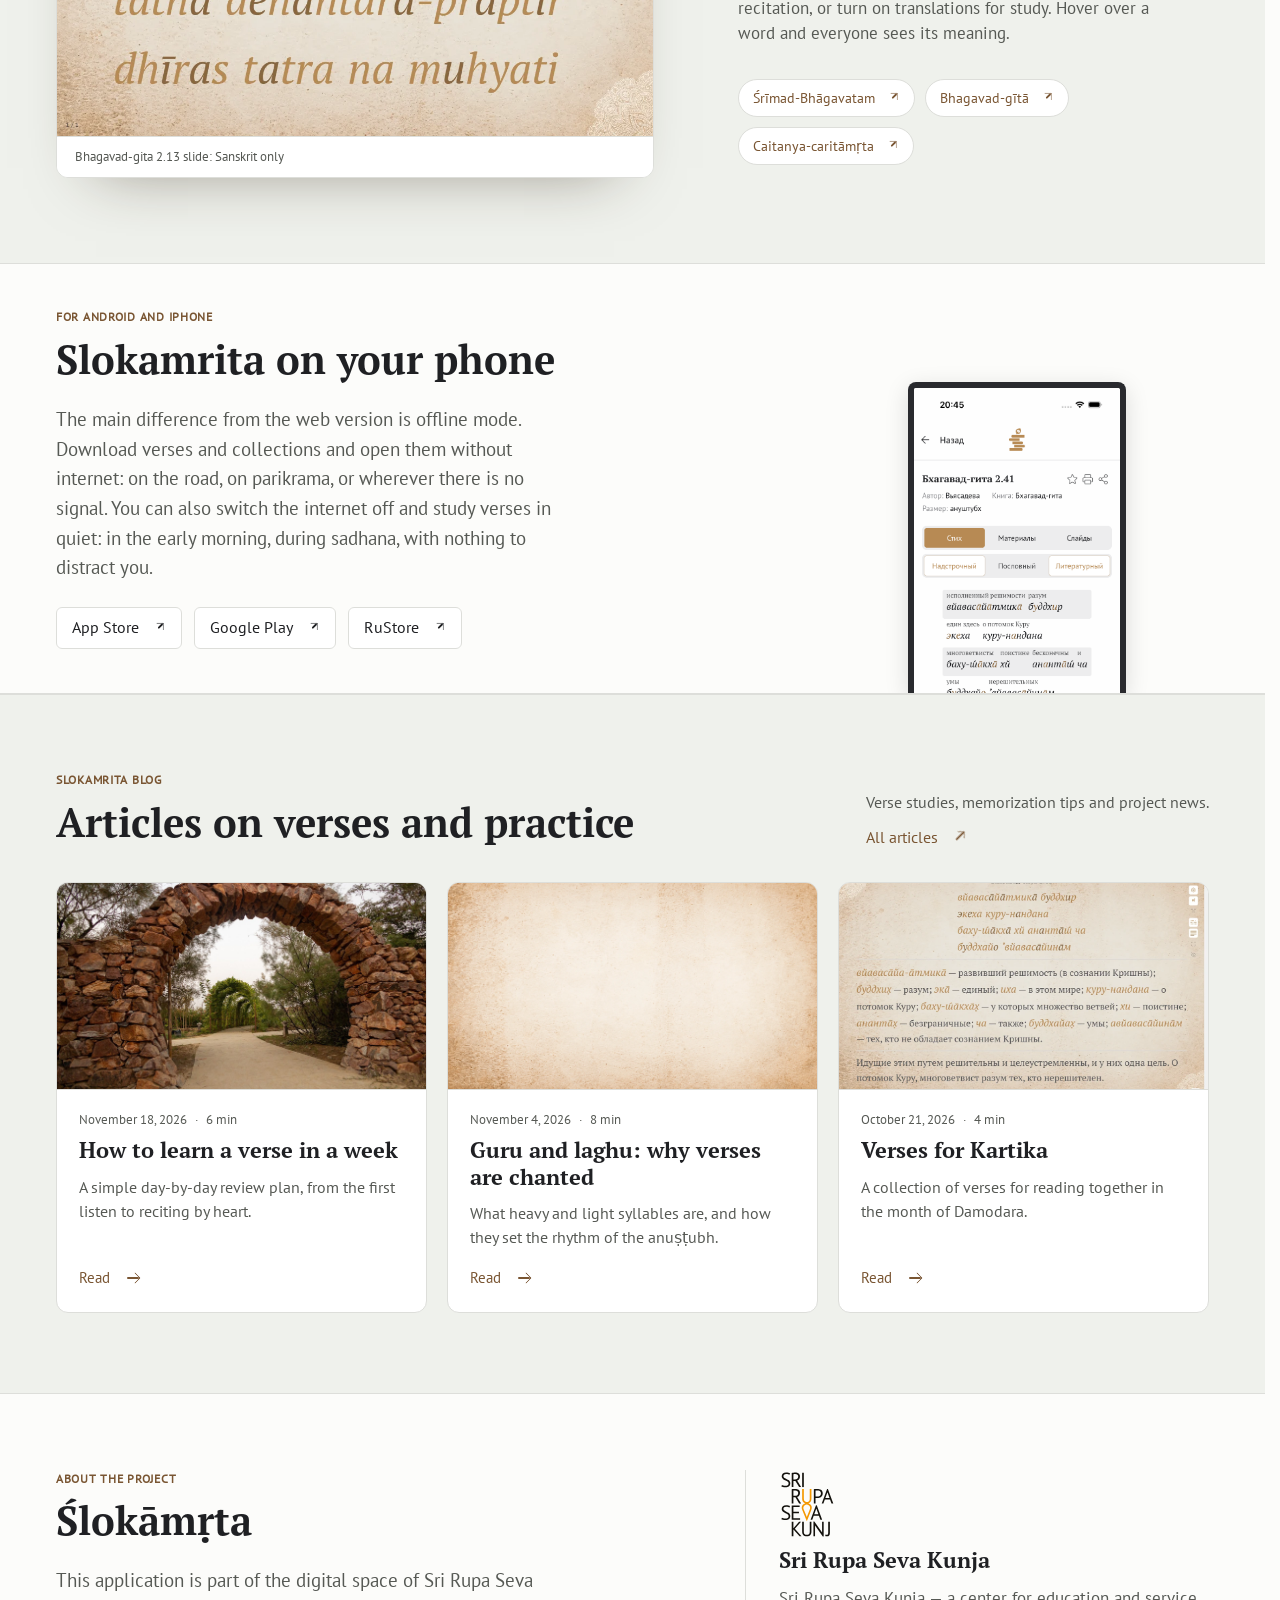
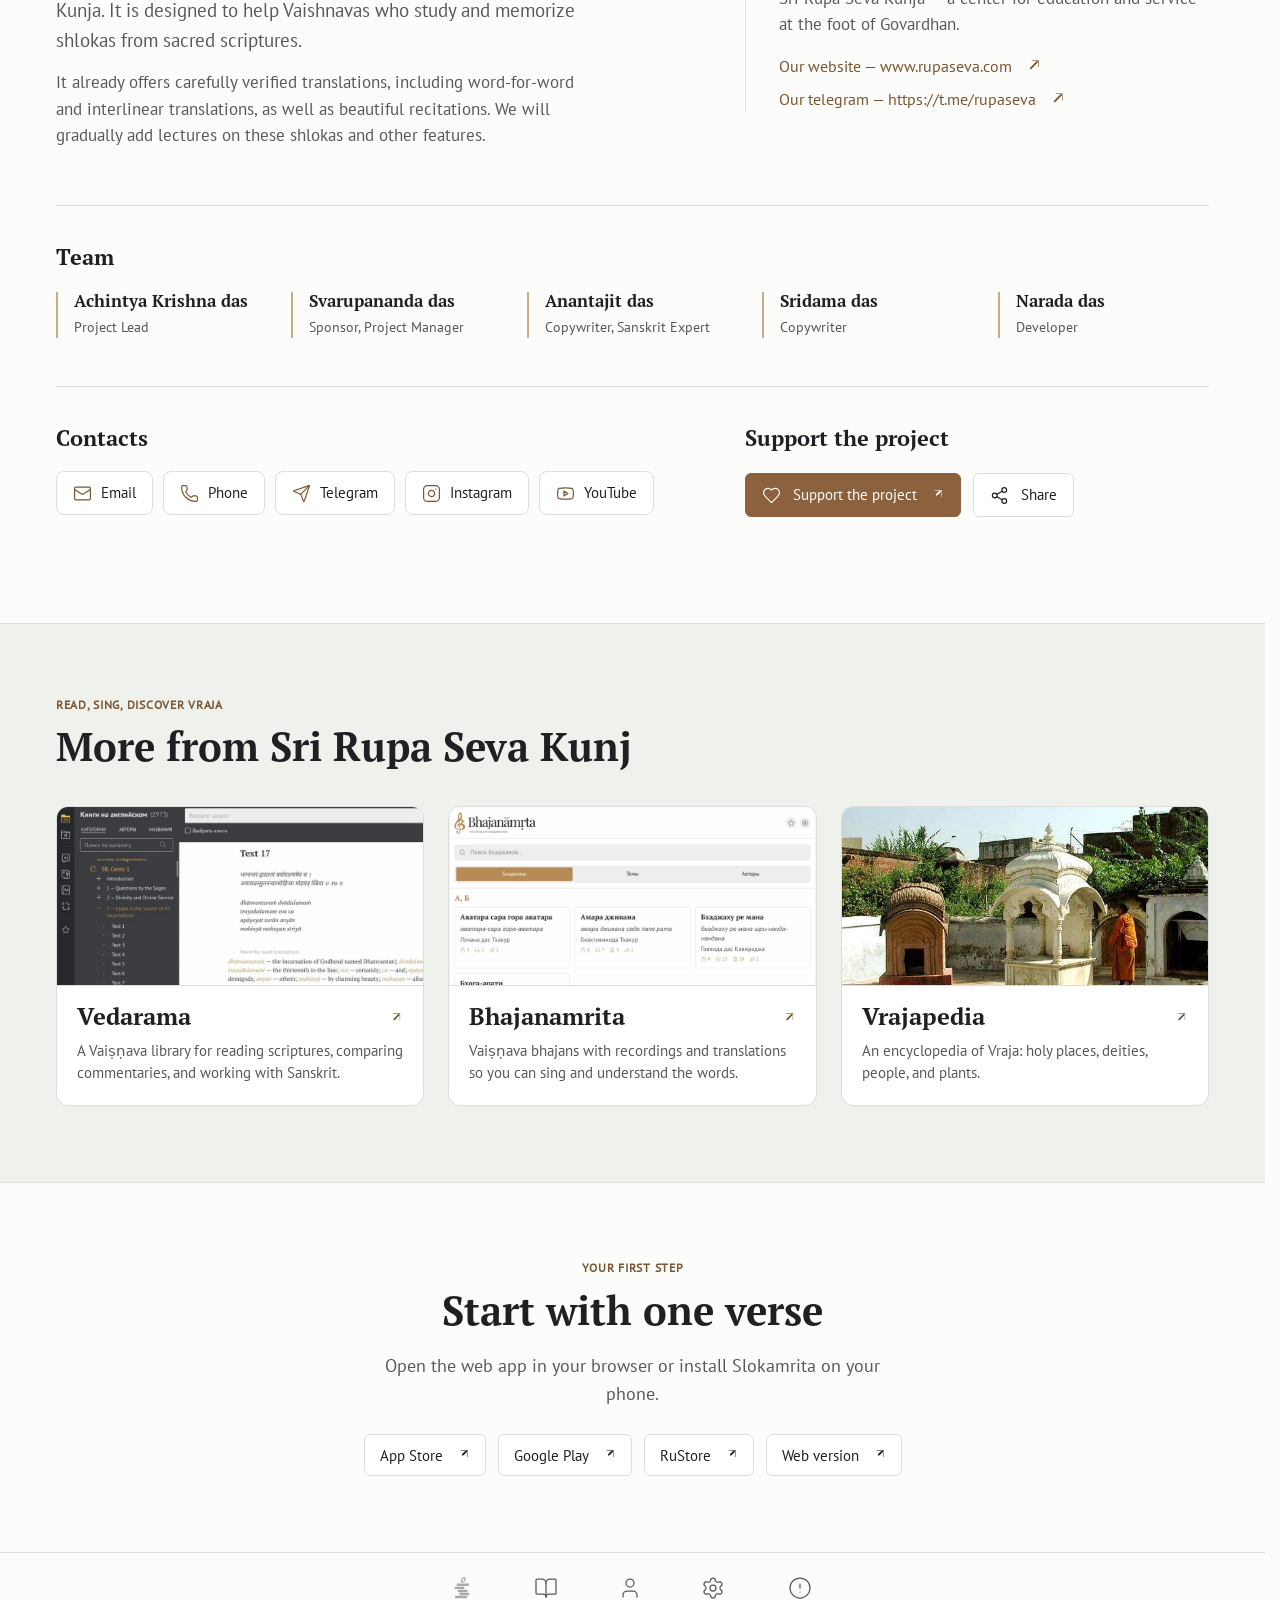
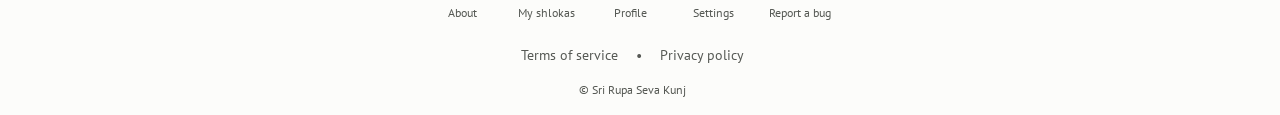
==== commit baa9da39: "Drum jumps play as one step; list back to fixed size; web version last in closing - A jump over seve" ====
--- a/en/index.html
+++ b/en/index.html
@@ -1,4 +1,4 @@
-<!DOCTYPE html><html lang="en" data-theme="light"><head><meta charset="utf-8"><meta name="viewport" content="width=device-width,initial-scale=1"><meta name="robots" content="noindex,nofollow"><title>Slokamrita — homepage preview</title><link rel="icon" type="image/png" sizes="48x48" href="../assets/favicon-48.png"><script>(function(){var q=new URLSearchParams(location.search).get('theme'),s=null;try{s=localStorage.getItem('slokamrita-landing-theme')}catch(e){}var t=q==='dark'||q==='light'?q:s==='dark'||s==='light'?s:matchMedia('(prefers-color-scheme: dark)').matches?'dark':'light';document.documentElement.dataset.theme=t})();</script><link rel="stylesheet" href="../page.css?v=21"></head>
+<!DOCTYPE html><html lang="en" data-theme="light"><head><meta charset="utf-8"><meta name="viewport" content="width=device-width,initial-scale=1"><meta name="robots" content="noindex,nofollow"><title>Slokamrita — homepage preview</title><link rel="icon" type="image/png" sizes="48x48" href="../assets/favicon-48.png"><script>(function(){var q=new URLSearchParams(location.search).get('theme'),s=null;try{s=localStorage.getItem('slokamrita-landing-theme')}catch(e){}var t=q==='dark'||q==='light'?q:s==='dark'||s==='light'?s:matchMedia('(prefers-color-scheme: dark)').matches?'dark':'light';document.documentElement.dataset.theme=t})();</script><link rel="stylesheet" href="../page.css?v=22"></head>
 <body>
 <header class="site-header"><div class="wrap header-row">
   <a href="#top" aria-label="Slokamrita homepage"><img class="brand light" src="../assets/brand-light.svg" alt="Slokamrita"><img class="brand dark" src="../assets/brand-dark.svg" alt="Slokamrita"></a>
@@ -81,7 +81,7 @@
     <a class="project" href="https://bhajanamrita.com/"><div class="project-image"><img src="../assets/bhajanamrita-reader.webp" alt="The Bhajanamrita catalog" loading="lazy" width="960" height="468"></div><div class="project-copy"><h3>Bhajanamrita</h3><span class="arr ext" aria-hidden="true"></span><p>Vaiṣṇava bhajans with recordings and translations so you can sing and understand the words.</p></div></a>
     <a class="project" href="https://vrajapedia.com/en/places/radha-gokulananda"><div class="project-image"><img src="../assets/radha-gokulananda.webp" alt="The courtyard of the Śrī Rādhā-Gokulānanda temple in Vrindavan" loading="lazy" width="597" height="444"></div><div class="project-copy"><h3>Vrajapedia</h3><span class="arr ext" aria-hidden="true"></span><p>An encyclopedia of Vraja: holy places, deities, people, and plants.</p></div></a>
   </div></div></section>
-  <section class="closing"><div class="wrap"><p class="eyebrow">YOUR FIRST STEP</p><h2>Start with one verse</h2><p class="closing-lead">Open the web app in your browser or install Slokamrita on your phone.</p><div class="buttons"><a class="button primary" href="https://slokamrita.com/en/"><span>Open the web app</span><span class="arr ext" aria-hidden="true"></span></a></div><div class="buttons closing-stores"><a class="button" href="https://apps.apple.com/app/id6803114267"><span>App Store</span><span class="arr ext" aria-hidden="true"></span></a><a class="button" href="https://play.google.com/store/apps/details?id=com.slokamrita.app"><span>Google Play</span><span class="arr ext" aria-hidden="true"></span></a><a class="button" href="https://www.rustore.ru/catalog/app/com.slokamrita.app"><span>RuStore</span><span class="arr ext" aria-hidden="true"></span></a></div></div></section>
+  <section class="closing"><div class="wrap"><p class="eyebrow">YOUR FIRST STEP</p><h2>Start with one verse</h2><p class="closing-lead">Open the web app in your browser or install Slokamrita on your phone.</p><div class="buttons closing-stores"><a class="button" href="https://apps.apple.com/app/id6803114267"><span>App Store</span><span class="arr ext" aria-hidden="true"></span></a><a class="button" href="https://play.google.com/store/apps/details?id=com.slokamrita.app"><span>Google Play</span><span class="arr ext" aria-hidden="true"></span></a><a class="button" href="https://www.rustore.ru/catalog/app/com.slokamrita.app"><span>RuStore</span><span class="arr ext" aria-hidden="true"></span></a><a class="button" href="https://slokamrita.com/en/"><span>Web version</span><span class="arr ext" aria-hidden="true"></span></a></div></div></section>
 </main>
 <footer class="site-footer"><div class="wrap footer-row">
   <nav class="footer-actions" aria-label="Footer navigation">
@@ -94,6 +94,6 @@
   <nav class="footer-legal" aria-label="Legal information"><a href="https://slokamrita.com/en/terms/">Terms of service</a><span aria-hidden="true">•</span><a href="https://slokamrita.com/en/privacy/">Privacy policy</a></nav>
   <p class="footer-copyright">© Sri Rupa Seva Kunj</p>
 </div></footer>
-<script src="../slideshow/verse-2-13.js?v=1"></script><script src="../page.js?v=21"></script>
+<script src="../slideshow/verse-2-13.js?v=1"></script><script src="../page.js?v=22"></script>
 
 </body></html>
--- a/page.css
+++ b/page.css
@@ -256,23 +256,6 @@
 .feature-toggle[aria-expanded=true]{background:var(--raised);box-shadow:0 1px 2px rgba(0,0,0,.04),0 0 0 1px var(--line)}
 .feature-toggle[aria-expanded=true]::before{transform:scaleY(1)}
 .feature-toggle[aria-expanded=true] .feature-num{color:var(--accent)}
-/* Wider screens: the chosen entry, and the one under the pointer, grow; the rest of the list moves to make room. */
-@media(min-width:761px){
-  .feature-toggle{transition:background-color .45s var(--ease),box-shadow .45s var(--ease),padding .45s var(--ease)}
-  .feature-title{transition:font-size .45s var(--ease)}
-  .feature-brief{transition:font-size .45s var(--ease)}
-  .feature-num{transition:color .4s var(--ease),font-size .45s var(--ease)}
-  .feature-toggle[aria-expanded=true]{padding-block:22px}
-  .feature-toggle[aria-expanded=true] .feature-title{font-size:23px}
-  .feature-toggle[aria-expanded=true] .feature-brief{font-size:15.5px}
-  .feature-toggle[aria-expanded=true] .feature-num{font-size:17px}
-}
-@media(min-width:761px) and (hover:hover) and (pointer:fine){
-  .feature-toggle:hover{padding-block:22px}
-  .feature-toggle:hover .feature-title{font-size:23px}
-  .feature-toggle:hover .feature-brief{font-size:15.5px}
-  .feature-toggle:hover .feature-num{font-size:17px}
-}
 .feature-toggle:focus-visible{outline:2px solid var(--gold);outline-offset:2px}
 .tile-chevron{display:none}
 .feature-panel{display:flex;flex-direction:column;border:1px solid var(--line);border-radius:14px;background:var(--raised);overflow:hidden;box-shadow:var(--shadow-lift)}
@@ -443,7 +426,7 @@
 .closing{text-align:center;padding-block:76px;background:var(--page)}
 .closing .buttons{justify-content:center;margin-top:24px}
 .closing-lead{max-width:520px;margin:14px auto 0;font-size:18px}
-.closing .closing-stores{margin-top:12px}
+.closing .closing-stores{margin-top:26px}
 .closing-stores .button{min-height:42px;padding:9px 15px;font-size:15px}
 .closing-stores .arr{width:15px}
 .team-note{margin-top:16px;max-width:620px;font-size:16px}
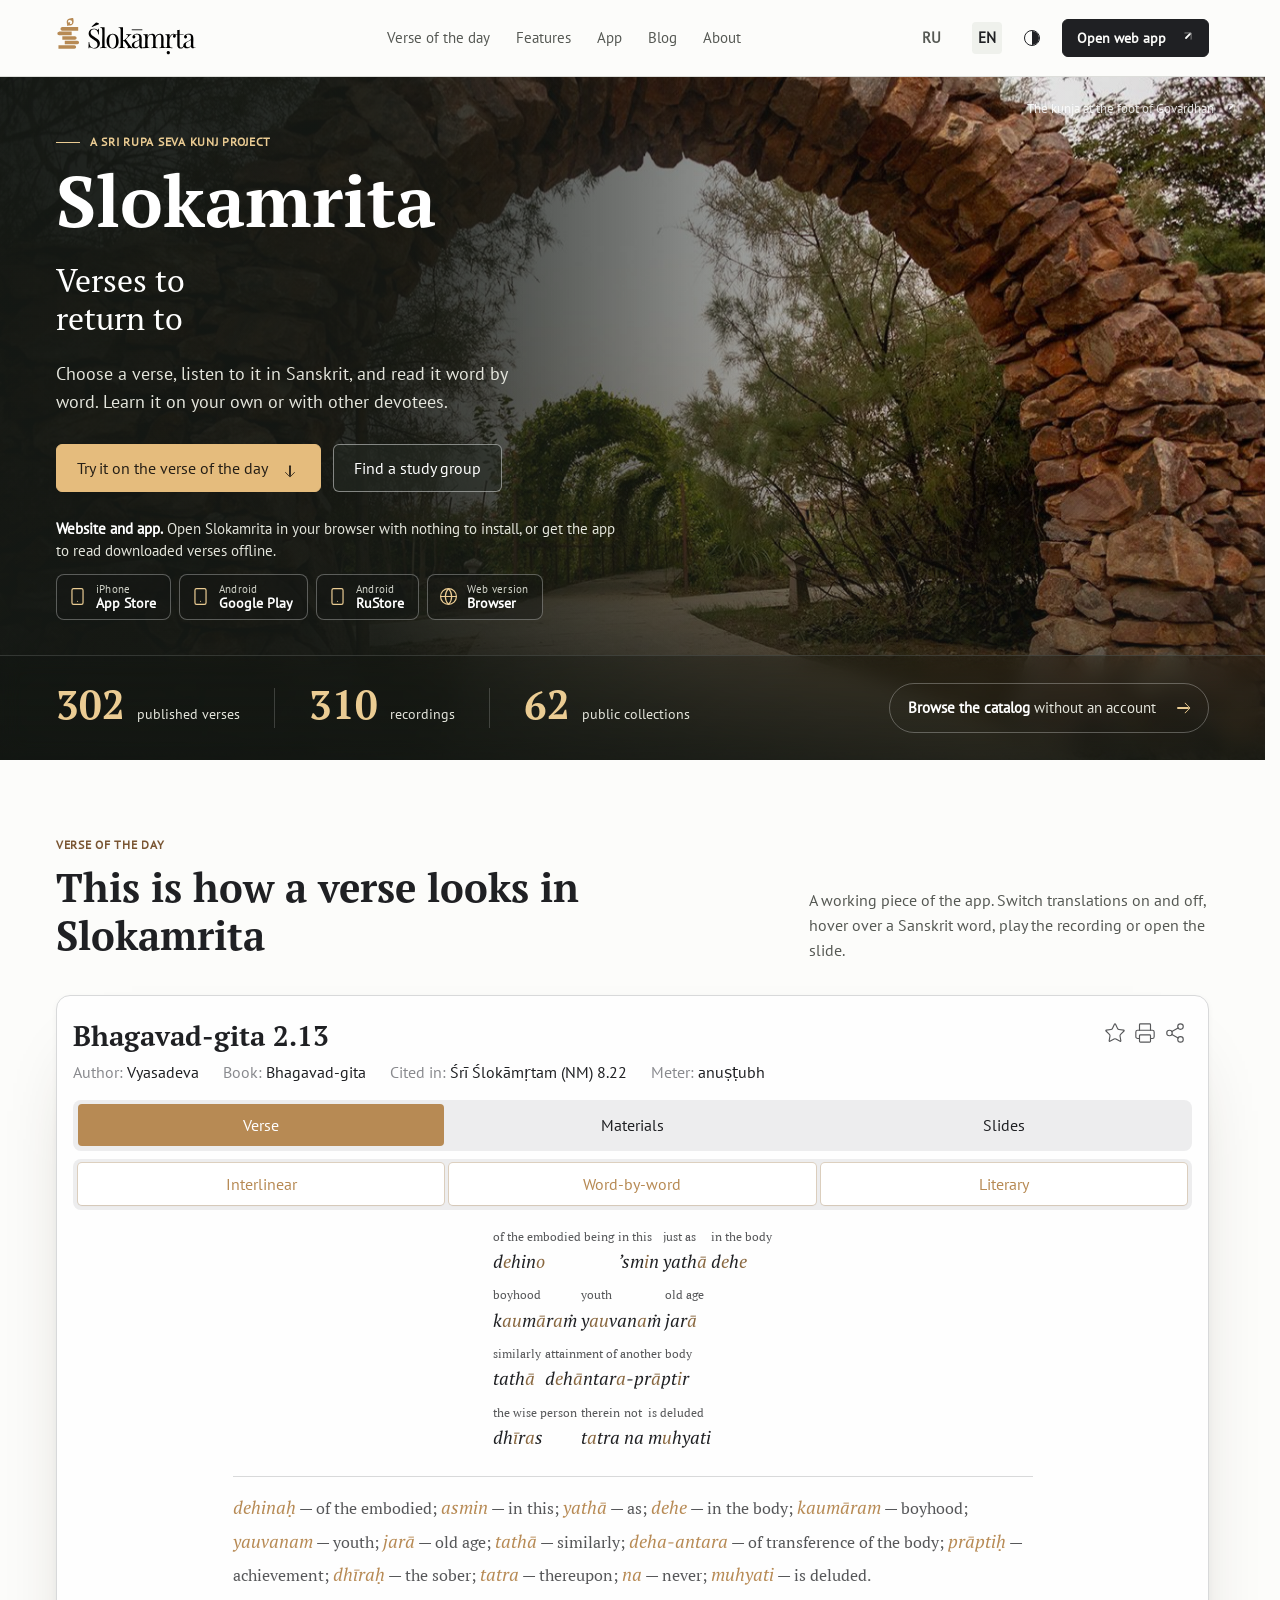
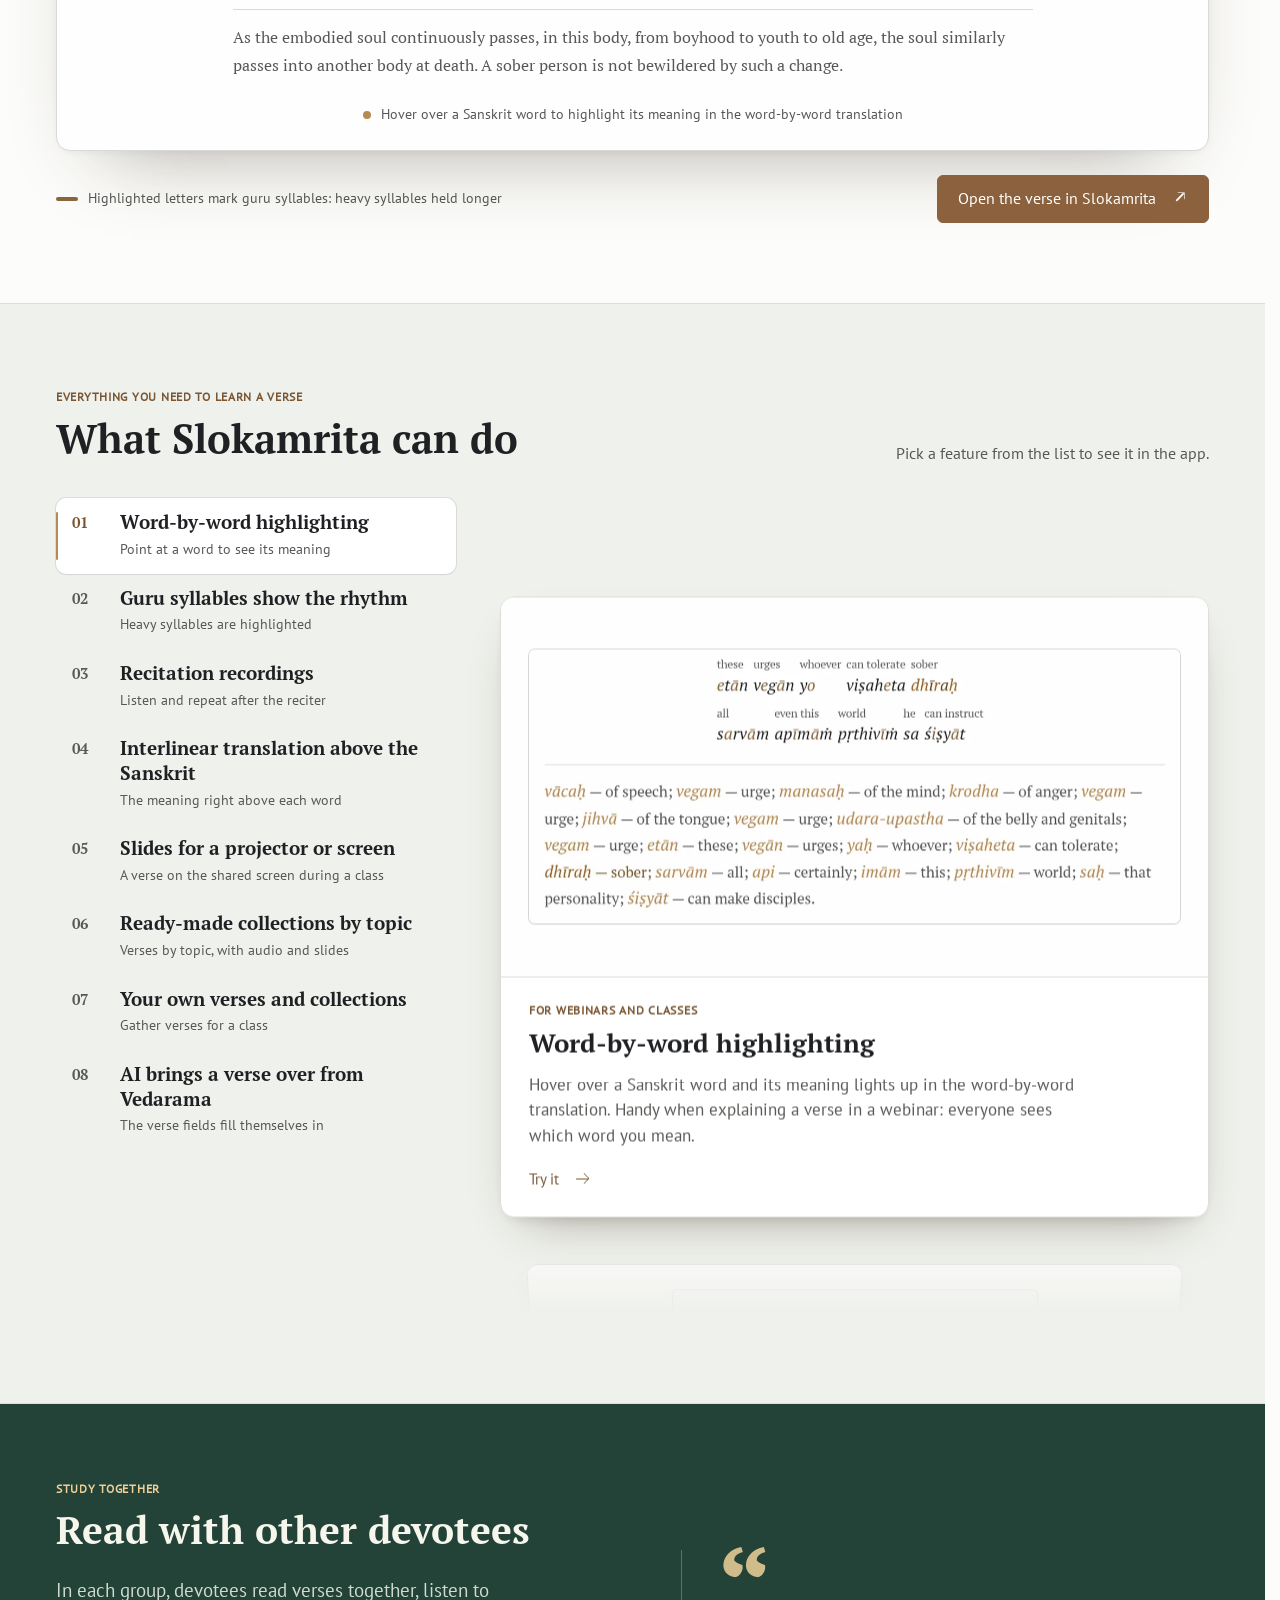
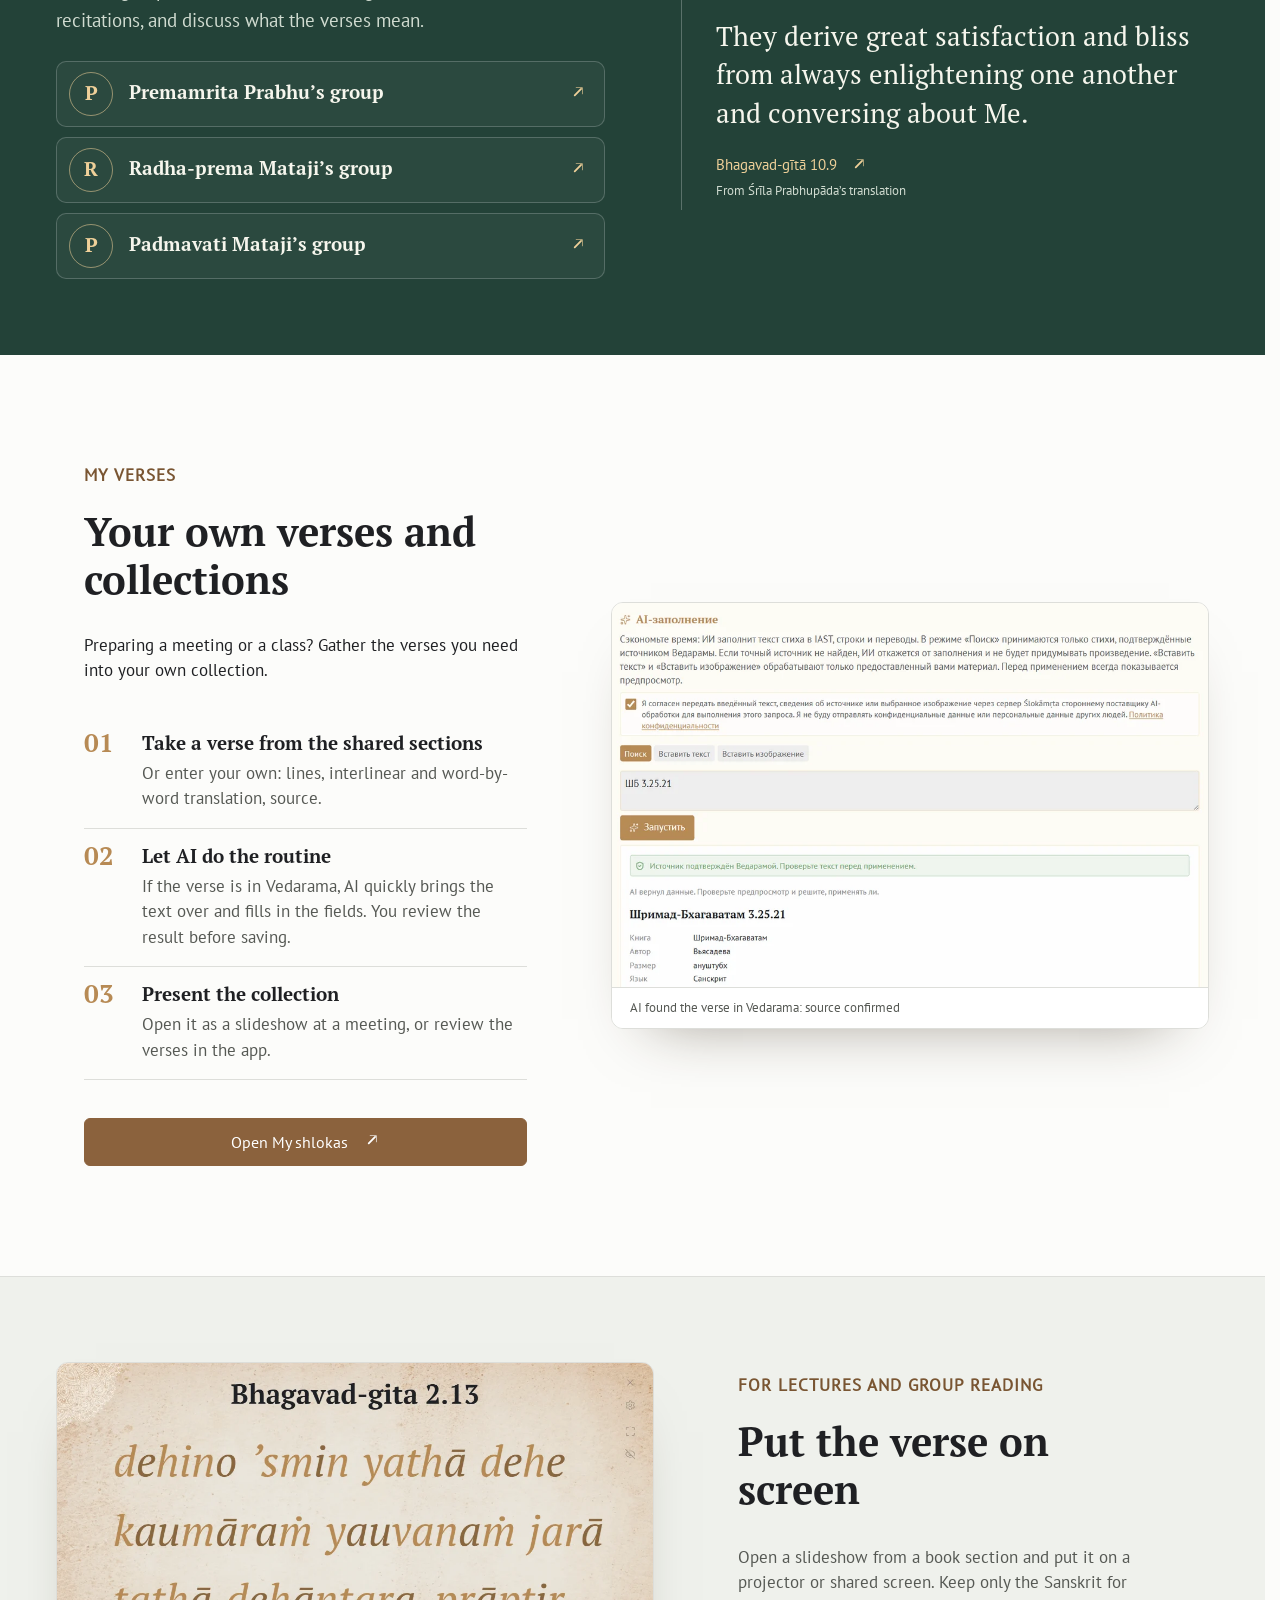
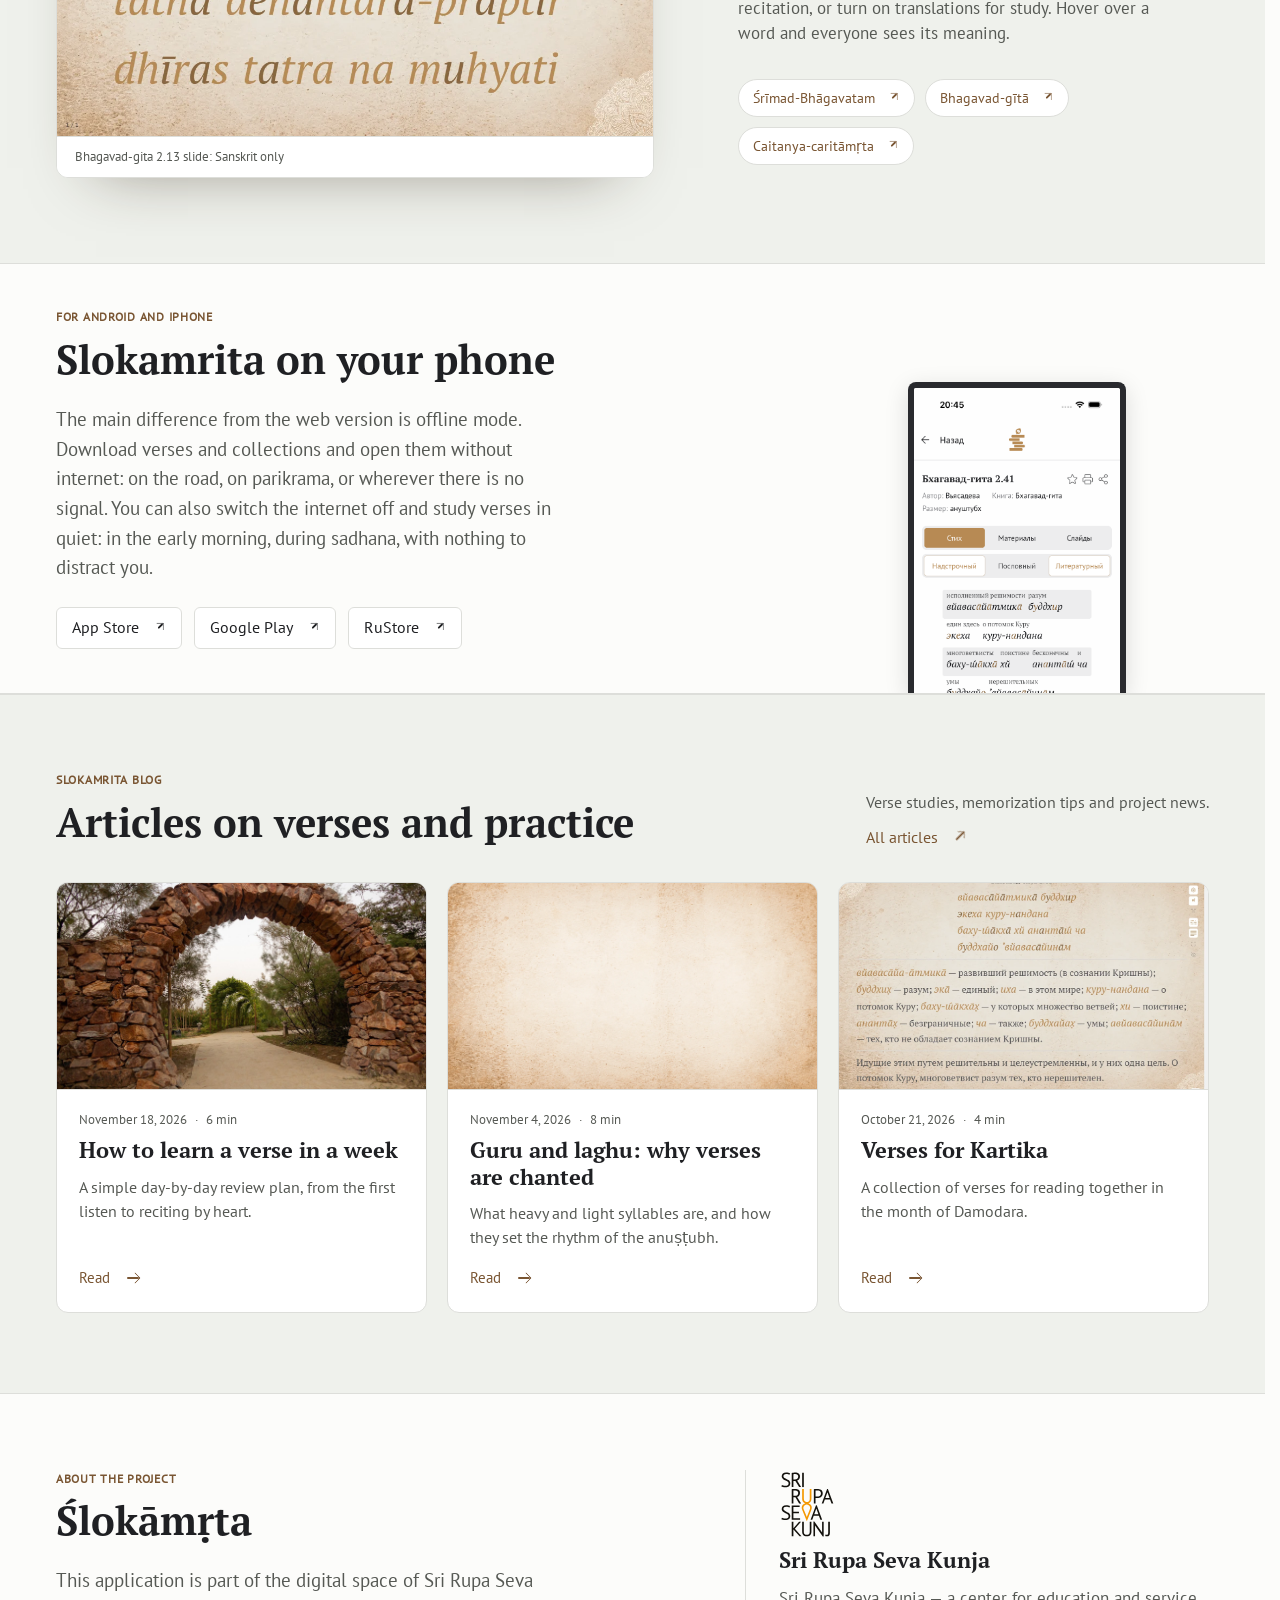
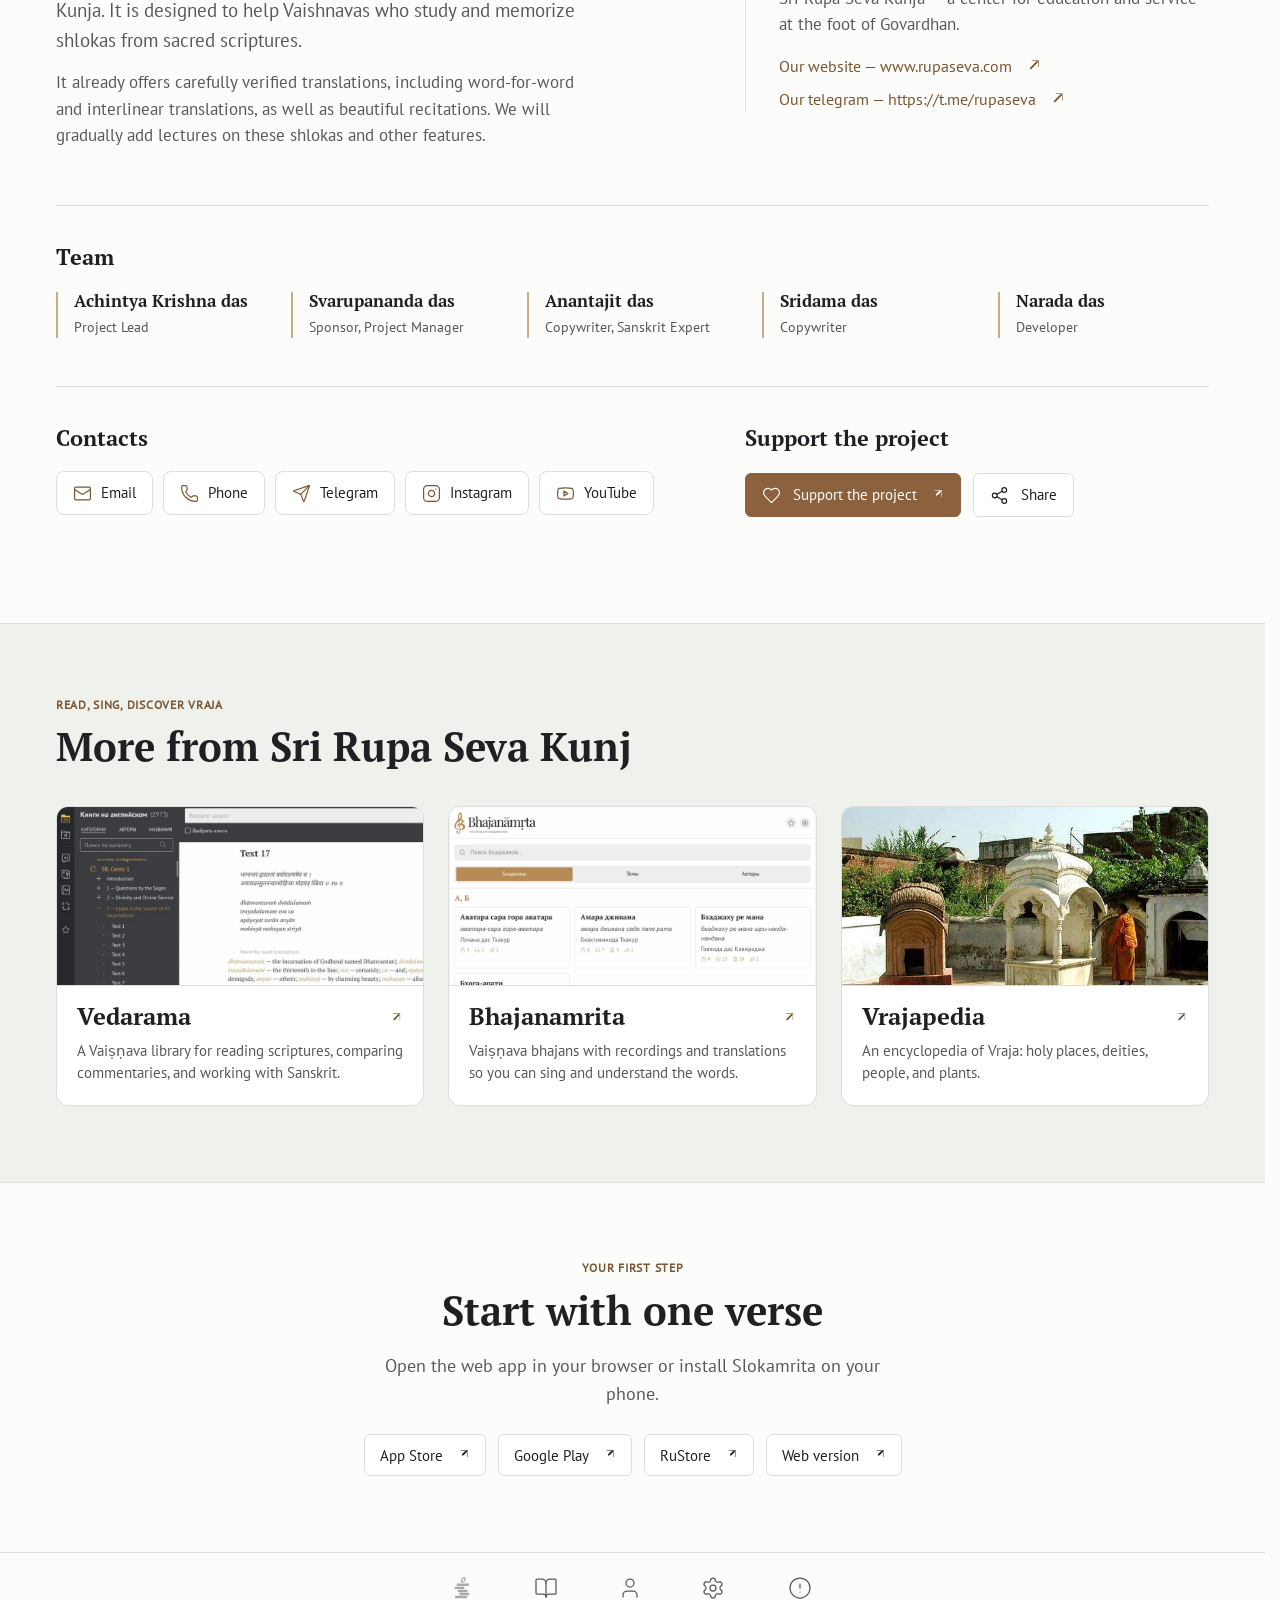
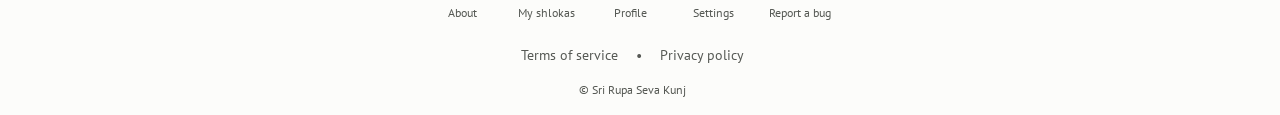
==== commit 9c52a0c3: "Desktop entrance animations, feature shots load up front, drum shadows uncut - Feature screenshots (" ====
--- a/en/index.html
+++ b/en/index.html
@@ -1,4 +1,4 @@
-<!DOCTYPE html><html lang="en" data-theme="light"><head><meta charset="utf-8"><meta name="viewport" content="width=device-width,initial-scale=1"><meta name="robots" content="noindex,nofollow"><title>Slokamrita — homepage preview</title><link rel="icon" type="image/png" sizes="48x48" href="../assets/favicon-48.png"><script>(function(){var q=new URLSearchParams(location.search).get('theme'),s=null;try{s=localStorage.getItem('slokamrita-landing-theme')}catch(e){}var t=q==='dark'||q==='light'?q:s==='dark'||s==='light'?s:matchMedia('(prefers-color-scheme: dark)').matches?'dark':'light';document.documentElement.dataset.theme=t})();</script><link rel="stylesheet" href="../page.css?v=22"></head>
+<!DOCTYPE html><html lang="en" data-theme="light"><head><meta charset="utf-8"><meta name="viewport" content="width=device-width,initial-scale=1"><meta name="robots" content="noindex,nofollow"><title>Slokamrita — homepage preview</title><link rel="icon" type="image/png" sizes="48x48" href="../assets/favicon-48.png"><script>(function(){var q=new URLSearchParams(location.search).get('theme'),s=null;try{s=localStorage.getItem('slokamrita-landing-theme')}catch(e){}var t=q==='dark'||q==='light'?q:s==='dark'||s==='light'?s:matchMedia('(prefers-color-scheme: dark)').matches?'dark':'light';document.documentElement.dataset.theme=t;if(matchMedia('(min-width: 761px)').matches&&!matchMedia('(prefers-reduced-motion: reduce)').matches)document.documentElement.classList.add('reveal-on')})();</script><link rel="stylesheet" href="../page.css?v=23"></head>
 <body>
 <header class="site-header"><div class="wrap header-row">
   <a href="#top" aria-label="Slokamrita homepage"><img class="brand light" src="../assets/brand-light.svg" alt="Slokamrita"><img class="brand dark" src="../assets/brand-dark.svg" alt="Slokamrita"></a>
@@ -94,6 +94,6 @@
   <nav class="footer-legal" aria-label="Legal information"><a href="https://slokamrita.com/en/terms/">Terms of service</a><span aria-hidden="true">•</span><a href="https://slokamrita.com/en/privacy/">Privacy policy</a></nav>
   <p class="footer-copyright">© Sri Rupa Seva Kunj</p>
 </div></footer>
-<script src="../slideshow/verse-2-13.js?v=1"></script><script src="../page.js?v=22"></script>
+<script src="../slideshow/verse-2-13.js?v=1"></script><script src="../page.js?v=23"></script>
 
 </body></html>
--- a/page.css
+++ b/page.css
@@ -259,12 +259,13 @@
 .feature-toggle:focus-visible{outline:2px solid var(--gold);outline-offset:2px}
 .tile-chevron{display:none}
 .feature-panel{display:flex;flex-direction:column;border:1px solid var(--line);border-radius:14px;background:var(--raised);overflow:hidden;box-shadow:var(--shadow-lift)}
-/* The drum: the cards turn on a cylinder; the ones above and below stay in sight, smaller and tilted,
+/* The drum reaches 48px past its column on both sides so the cards' shadows are not cut off by its mask.
+   The drum: the cards turn on a cylinder; the ones above and below stay in sight, smaller and tilted,
    and fade out through the soft top and bottom edges of the window. */
-.feature-drum{position:sticky;top:72px;height:var(--drum-h,760px);perspective:1500px;perspective-origin:50% 50%;
+.feature-drum{position:sticky;top:72px;height:var(--drum-h,760px);margin-inline:-48px;perspective:1500px;perspective-origin:50% 50%;
   -webkit-mask-image:linear-gradient(to bottom,transparent 0,#000 var(--drum-fade,110px),#000 calc(100% - var(--drum-fade,110px)),transparent 100%);
           mask-image:linear-gradient(to bottom,transparent 0,#000 var(--drum-fade,110px),#000 calc(100% - var(--drum-fade,110px)),transparent 100%)}
-.feature-drum .feature-panel{position:absolute;left:0;right:0;top:50%;height:var(--card-h,auto);transform-origin:50% 50%;backface-visibility:hidden;will-change:transform,opacity;
+.feature-drum .feature-panel{position:absolute;left:48px;right:48px;top:50%;height:var(--card-h,auto);transform-origin:50% 50%;backface-visibility:hidden;will-change:transform,opacity;
   transition:transform .95s cubic-bezier(.22,.8,.24,1),opacity .95s cubic-bezier(.22,.8,.24,1),box-shadow .6s var(--ease)}
 .feature-drum .feature-panel:not(.is-current){cursor:pointer;box-shadow:0 10px 30px -18px rgba(0,0,0,.35)}
 .feature-drum .feature-panel:not(.is-current) *{pointer-events:none}
@@ -580,3 +581,24 @@
 /* "Hover over a word" on screens with a mouse, "tap a word" on phones and touch screens. */
 .on-touch{display:none}
 @media(max-width:760px),(hover:none){.on-pointer{display:none}.on-touch{display:inline}}
+
+/* ---------- Desktop: parts of the page slide in as they come into view ---------- */
+/* The hero rises line by line on load; the rest is marked by page.js and revealed on scroll. */
+@keyframes reveal-rise{from{opacity:0;transform:translateY(26px)}to{opacity:1;transform:none}}
+html.reveal-on .hero-inner>*,html.reveal-on .hero-stats-row dl>div{animation:reveal-rise 1s cubic-bezier(.2,.7,.2,1) both}
+html.reveal-on .hero-inner>:nth-child(2){animation-delay:.08s}
+html.reveal-on .hero-inner>:nth-child(3){animation-delay:.16s}
+html.reveal-on .hero-inner>:nth-child(4){animation-delay:.24s}
+html.reveal-on .hero-inner>:nth-child(5){animation-delay:.32s}
+html.reveal-on .hero-inner>:nth-child(6){animation-delay:.4s}
+html.reveal-on .hero-inner>:nth-child(n+7){animation-delay:.48s}
+html.reveal-on .hero-stats-row dl>div{animation-delay:.5s}
+html.reveal-on .hero-stats-row dl>div:nth-child(2){animation-delay:.6s}
+html.reveal-on .hero-stats-row dl>div:nth-child(3){animation-delay:.7s}
+body{overflow-x:clip}
+html.reveal-on [data-reveal]{transition:opacity .95s cubic-bezier(.2,.7,.2,1),transform 1.1s cubic-bezier(.2,.7,.2,1);transition-delay:var(--reveal-delay,0s)}
+html.reveal-on [data-reveal]:not(.is-revealed){opacity:0}
+html.reveal-on [data-reveal=up]:not(.is-revealed){transform:translateY(34px)}
+html.reveal-on [data-reveal=left]:not(.is-revealed){transform:translateX(-44px)}
+html.reveal-on [data-reveal=right]:not(.is-revealed){transform:translateX(44px)}
+html.reveal-on [data-reveal=zoom]:not(.is-revealed){transform:translateY(24px) scale(.965)}
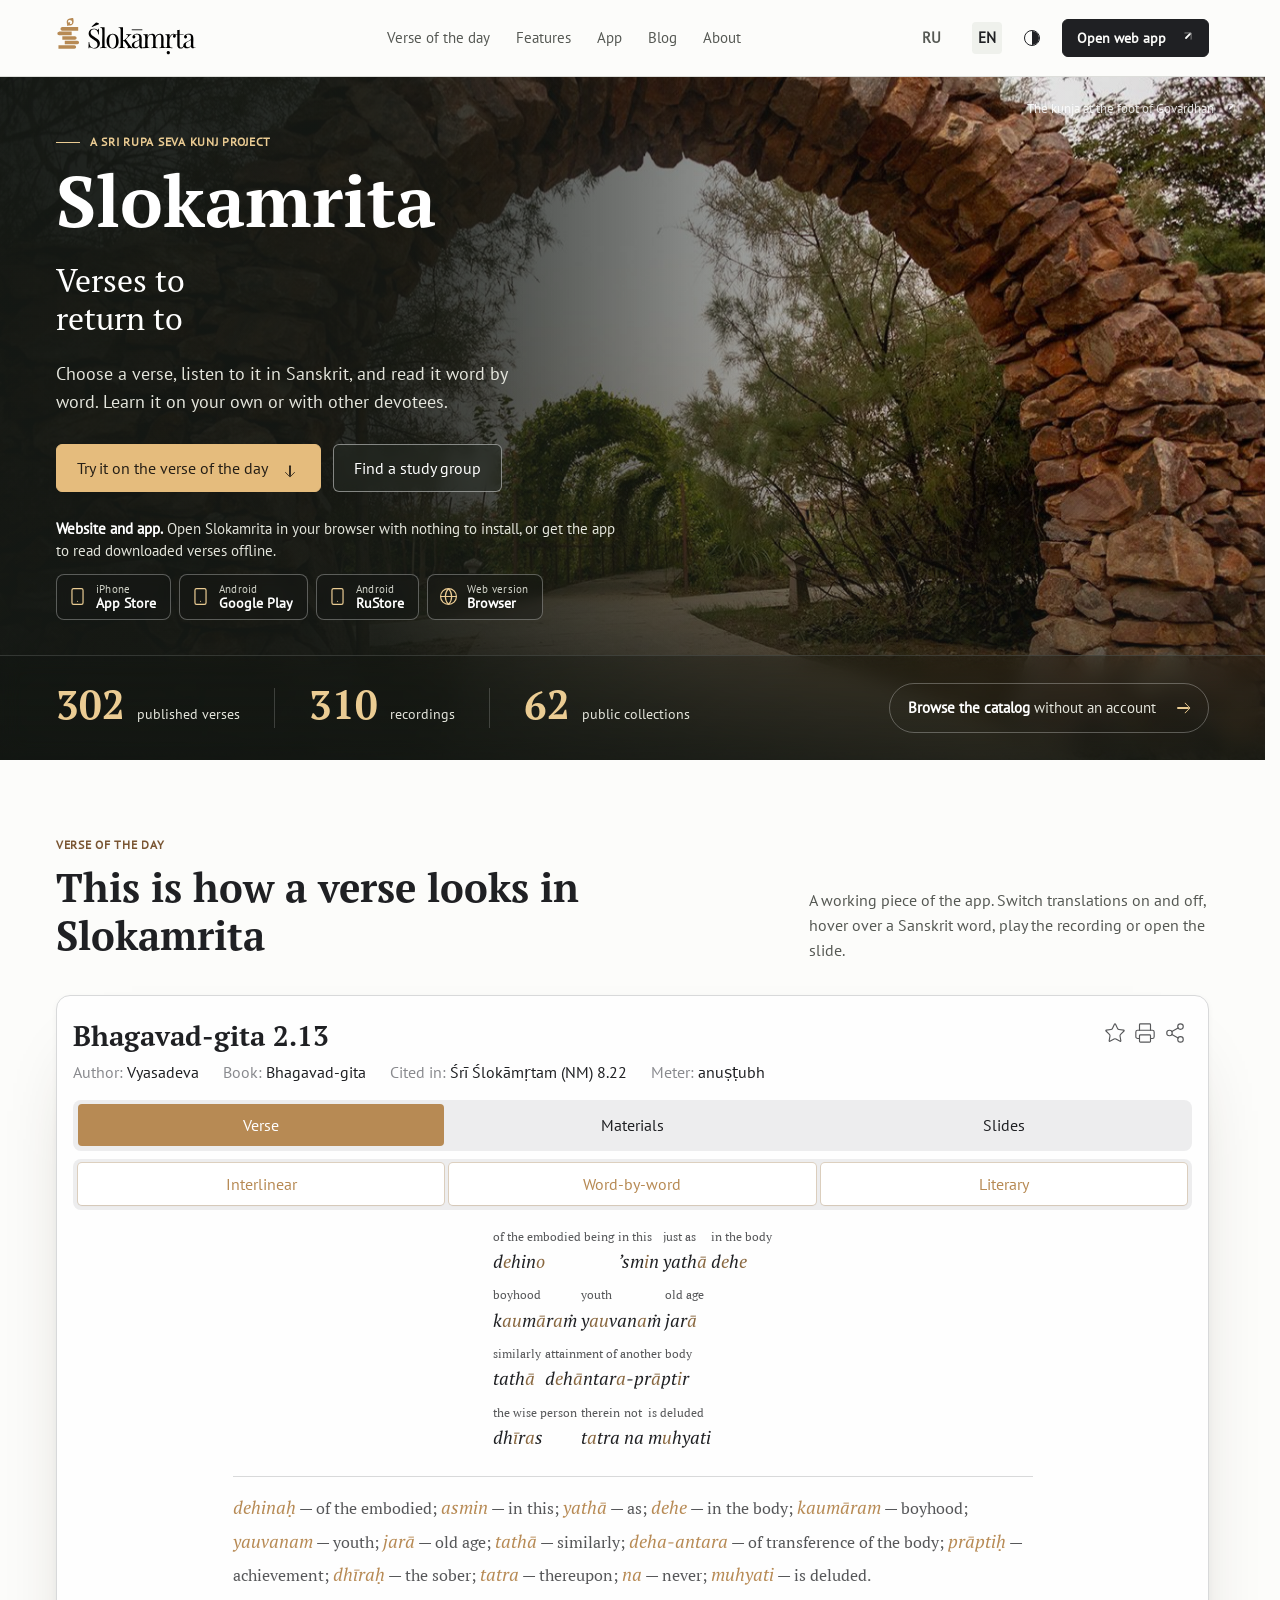
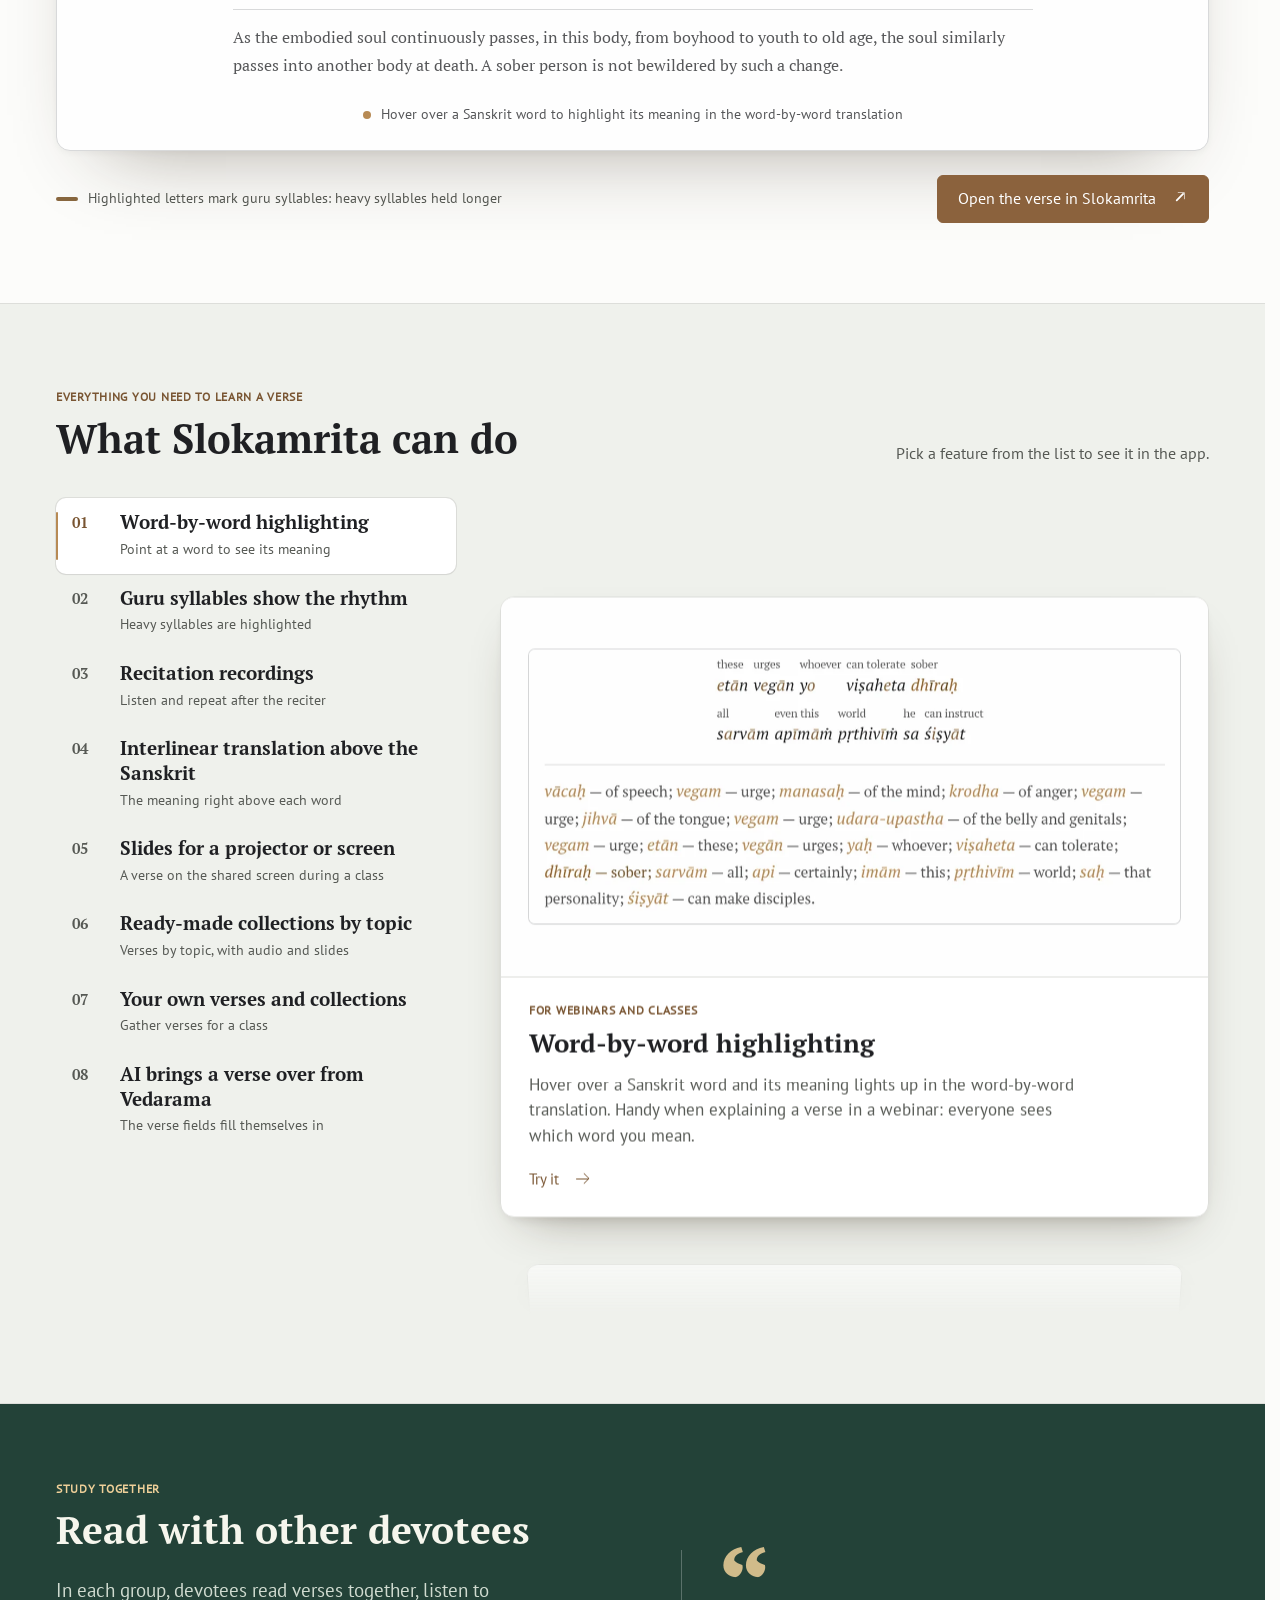
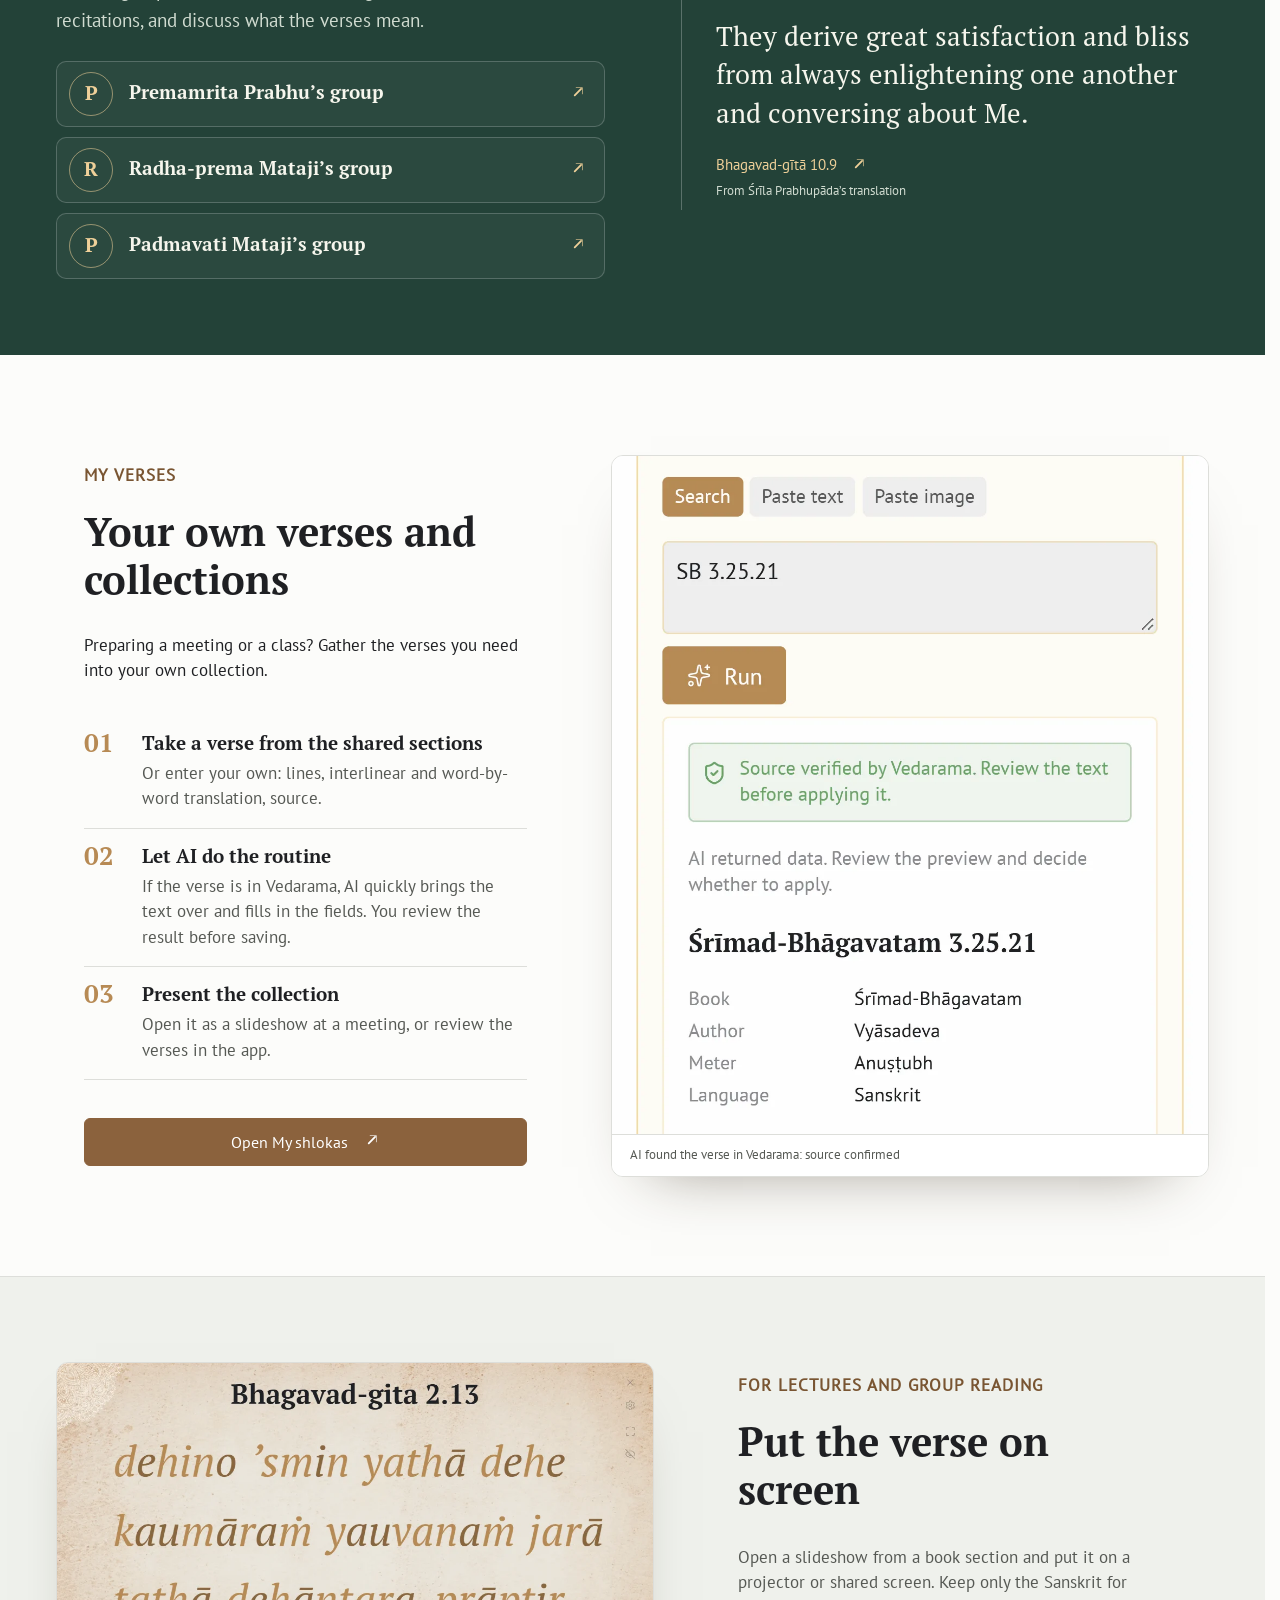
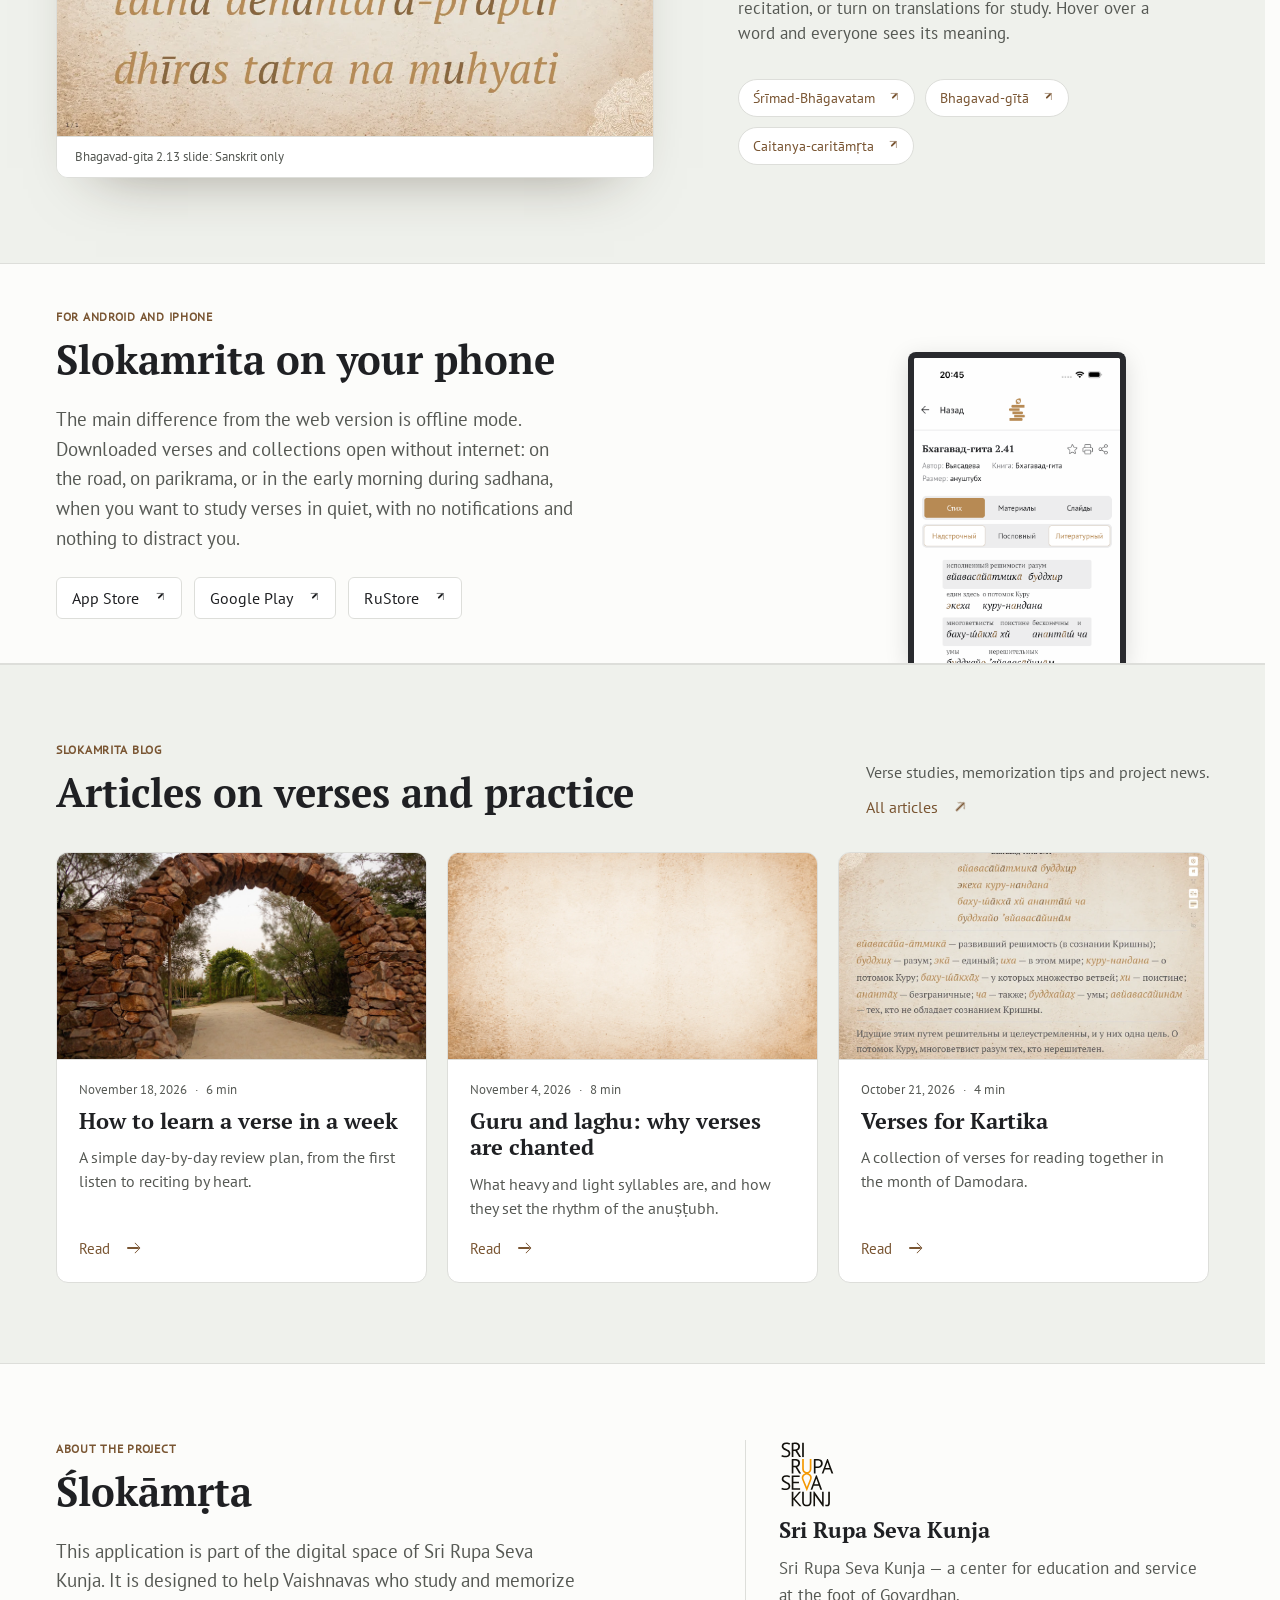
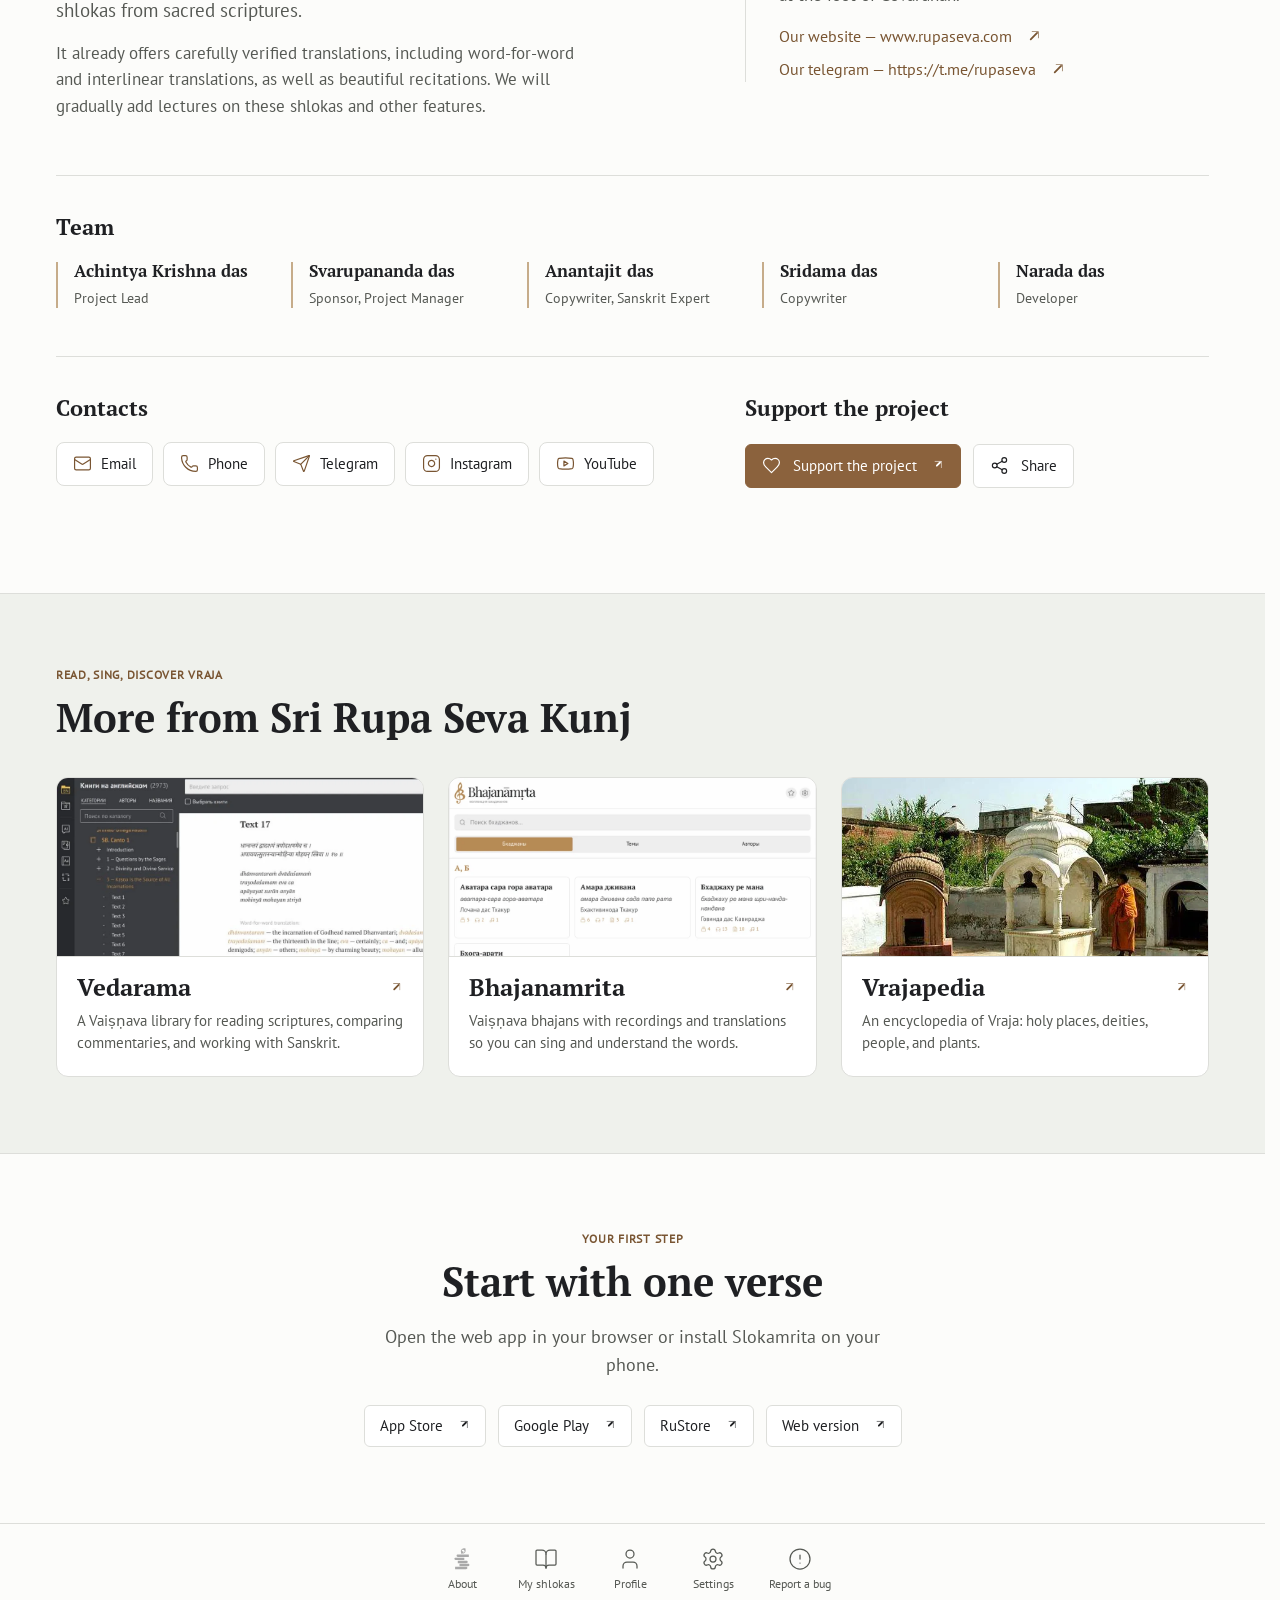
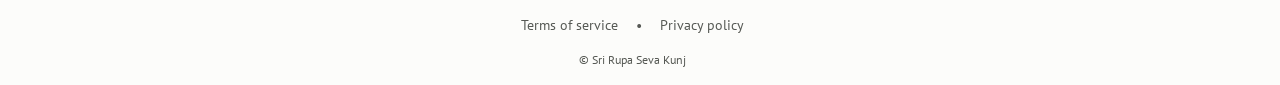
==== commit 8fdbcf9b: "App band: agreed wording for the offline-mode paragraph Co-Authored-By: Claude Opus 5.5 <noreply@ant" ====
--- a/en/index.html
+++ b/en/index.html
@@ -73,7 +73,7 @@
     <figure class="product-shot"><img class="light" src="../assets/lecture-sanskrit-en-light.webp" alt="Verse slide showing only the Sanskrit, without translations" width="1100" height="688" loading="lazy"><img class="dark" src="../assets/lecture-sanskrit-en-dark.webp" alt="" width="1100" height="688" loading="lazy"><figcaption>Bhagavad-gita 2.13 slide: Sanskrit only</figcaption></figure>
     <div class="feature-copy"><p class="eyebrow">FOR LECTURES AND GROUP READING</p><h2 id="lecture-title">Put the verse on screen</h2><p class="intro">Open a slideshow from a book section and put it on a projector or shared screen. Keep only the Sanskrit for recitation, or turn on translations for study. Hover over a word and everyone sees its meaning.</p><div class="lecture-links"><a href="https://slokamrita.com/en/book/fbe89ce2-163f-47d2-9f52-de296ff7942b/"><span>Śrīmad-Bhāgavatam</span><span class="arr ext" aria-hidden="true"></span></a><a href="https://slokamrita.com/en/book/571f9075-a12a-45e1-9261-586bfdba7d78/"><span>Bhagavad-gītā</span><span class="arr ext" aria-hidden="true"></span></a><a href="https://slokamrita.com/en/book/f819621e-5767-4a27-9730-ede020e4f59c/"><span>Caitanya-caritāmṛta</span><span class="arr ext" aria-hidden="true"></span></a></div></div>
   </div></section>
-  <section class="app-band" id="application"><div class="wrap app-grid"><div><p class="eyebrow">FOR ANDROID AND IPHONE</p><h2>Slokamrita on your phone</h2><p class="intro">The main difference from the web version is offline mode. Download verses and collections and open them without internet: on the road, on parikrama, or wherever there is no signal. You can also switch the internet off and study verses in quiet: in the early morning, during sadhana, with nothing to distract you.</p><div class="buttons stores"><a class="button" href="https://apps.apple.com/app/id6803114267"><span>App Store</span><span class="arr ext" aria-hidden="true"></span></a><a class="button" href="https://play.google.com/store/apps/details?id=com.slokamrita.app"><span>Google Play</span><span class="arr ext" aria-hidden="true"></span></a><a class="button" href="https://www.rustore.ru/catalog/app/com.slokamrita.app"><span>RuStore</span><span class="arr ext" aria-hidden="true"></span></a></div></div><figure class="device"><img src="../assets/app.png" alt="The verse page in Slokamrita for iPhone" loading="lazy" width="1206" height="2622"></figure></div></section>
+  <section class="app-band" id="application"><div class="wrap app-grid"><div><p class="eyebrow">FOR ANDROID AND IPHONE</p><h2>Slokamrita on your phone</h2><p class="intro">The main difference from the web version is offline mode. Downloaded verses and collections open without internet: on the road, on parikrama, or in the early morning during sadhana, when you want to study verses in quiet, with no notifications and nothing to distract you.</p><div class="buttons stores"><a class="button" href="https://apps.apple.com/app/id6803114267"><span>App Store</span><span class="arr ext" aria-hidden="true"></span></a><a class="button" href="https://play.google.com/store/apps/details?id=com.slokamrita.app"><span>Google Play</span><span class="arr ext" aria-hidden="true"></span></a><a class="button" href="https://www.rustore.ru/catalog/app/com.slokamrita.app"><span>RuStore</span><span class="arr ext" aria-hidden="true"></span></a></div></div><figure class="device"><img src="../assets/app.png" alt="The verse page in Slokamrita for iPhone" loading="lazy" width="1206" height="2622"></figure></div></section>
   <section class="blog" id="blog" aria-labelledby="blog-title"><div class="wrap"><div class="section-head"><div><p class="eyebrow">SLOKAMRITA BLOG</p><h2 id="blog-title">Articles on verses and practice</h2></div><div class="blog-aside"><p class="section-aside">Verse studies, memorization tips and project news.</p><a class="link" href="https://slokamrita.com/en/blog/"><span>All articles</span><span class="arr ext" aria-hidden="true"></span></a></div></div><ul class="post-list"><li class="post"><a href="https://slokamrita.com/en/blog/learn-a-verse-in-a-week/"><figure class="post-cover"><img src="../assets/kunj.jpg" alt="" loading="lazy" width="1500" height="1000"></figure><div class="post-copy"><p class="post-meta"><time datetime="2026-11-18">November 18, 2026</time><span aria-hidden="true">·</span><span>6 min</span></p><h3>How to learn a verse in a week</h3><p>A simple day-by-day review plan, from the first listen to reciting by heart.</p><span class="tile-link"><span>Read</span><span class="arr" aria-hidden="true"></span></span></div></a></li><li class="post"><a href="https://slokamrita.com/en/blog/guru-and-laghu/"><figure class="post-cover"><img src="../assets/parchment.webp" alt="" loading="lazy" width="1672" height="941"></figure><div class="post-copy"><p class="post-meta"><time datetime="2026-11-04">November 4, 2026</time><span aria-hidden="true">·</span><span>8 min</span></p><h3>Guru and laghu: why verses are chanted</h3><p>What heavy and light syllables are, and how they set the rhythm of the anuṣṭubh.</p><span class="tile-link"><span>Read</span><span class="arr" aria-hidden="true"></span></span></div></a></li><li class="post"><a href="https://slokamrita.com/en/blog/verses-for-kartika/"><figure class="post-cover"><img src="../assets/lecture-slide.webp" alt="" loading="lazy" width="1100" height="688"></figure><div class="post-copy"><p class="post-meta"><time datetime="2026-10-21">October 21, 2026</time><span aria-hidden="true">·</span><span>4 min</span></p><h3>Verses for Kartika</h3><p>A collection of verses for reading together in the month of Damodara.</p><span class="tile-link"><span>Read</span><span class="arr" aria-hidden="true"></span></span></div></a></li></ul></div></section>
   <section class="about wrap" id="about" aria-labelledby="about-title"><div class="about-grid"><div><p class="eyebrow">ABOUT THE PROJECT</p><h2 id="about-title" lang="sa-Latn">Ślokāmṛta</h2><p class="intro">This application is part of the digital space of Sri Rupa Seva Kunja. It is designed to help Vaishnavas who study and memorize shlokas from sacred scriptures.</p><p class="about-more">It already offers carefully verified translations, including word-for-word and interlinear translations, as well as beautiful recitations. We will gradually add lectures on these shlokas and other features.</p></div><div class="srsk"><img class="light" src="../assets/srsk-light.svg" alt=""><img class="dark" src="../assets/srsk-dark.svg" alt=""><h3>Sri Rupa Seva Kunja</h3><p>Sri Rupa Seva Kunja — a center for education and service at the foot of Govardhan.</p><div class="srsk-links"><a class="link" href="https://www.rupaseva.com/"><span>Our website — www.rupaseva.com</span><span class="arr ext" aria-hidden="true"></span></a><a class="link" href="https://t.me/rupaseva"><span>Our telegram — https://t.me/rupaseva</span><span class="arr ext" aria-hidden="true"></span></a></div></div></div><div class="about-team"><h3>Team</h3><ul class="team-list"><li><strong>Achintya Krishna das</strong><span>Project Lead</span></li><li><strong>Svarupananda das</strong><span>Sponsor, Project Manager</span></li><li><strong>Anantajit das</strong><span>Copywriter, Sanskrit Expert</span></li><li><strong>Sridama das</strong><span>Copywriter</span></li><li><strong>Narada das</strong><span>Developer</span></li></ul></div><div class="about-bottom"><div><h3>Contacts</h3><div class="contact-list"><a class="contact" href="mailto:info@rupaseva.ru"><svg xmlns="http://www.w3.org/2000/svg" width="18" height="18" viewBox="0 0 24 24" fill="none" stroke="currentColor" stroke-width="1.5" stroke-linecap="round" stroke-linejoin="round" aria-hidden="true"><rect width="20" height="16" x="2" y="4" rx="2"></rect><path d="m22 7-8.97 5.7a1.94 1.94 0 0 1-2.06 0L2 7"></path></svg><span>Email</span></a><a class="contact" href="tel:+79250077575"><svg xmlns="http://www.w3.org/2000/svg" width="18" height="18" viewBox="0 0 24 24" fill="none" stroke="currentColor" stroke-width="1.5" stroke-linecap="round" stroke-linejoin="round" aria-hidden="true"><path d="M13.832 16.568a1 1 0 0 0 1.213-.303l.355-.465A2 2 0 0 1 17 15h3a2 2 0 0 1 2 2v3a2 2 0 0 1-2 2A18 18 0 0 1 2 4a2 2 0 0 1 2-2h3a2 2 0 0 1 2 2v3a2 2 0 0 1-.8 1.6l-.468.351a1 1 0 0 0-.292 1.233 14 14 0 0 0 6.392 6.384"></path></svg><span>Phone</span></a><a class="contact" href="https://t.me/rupaseva"><svg xmlns="http://www.w3.org/2000/svg" width="18" height="18" viewBox="0 0 24 24" fill="none" stroke="currentColor" stroke-width="1.5" stroke-linecap="round" stroke-linejoin="round" aria-hidden="true"><path d="M14.536 21.686a.5.5 0 0 0 .937-.024l6.5-19a.496.496 0 0 0-.635-.635l-19 6.5a.5.5 0 0 0-.024.937l7.93 3.18a2 2 0 0 1 1.112 1.11z"></path><path d="m21.854 2.147-10.94 10.939"></path></svg><span>Telegram</span></a><a class="contact" href="https://instagram.com/rupaseva"><svg xmlns="http://www.w3.org/2000/svg" width="18" height="18" viewBox="0 0 24 24" fill="none" stroke="currentColor" stroke-width="1.5" stroke-linecap="round" stroke-linejoin="round" aria-hidden="true"><rect width="20" height="20" x="2" y="2" rx="5" ry="5"></rect><path d="M16 11.37A4 4 0 1 1 12.63 8 4 4 0 0 1 16 11.37z"></path><line x1="17.5" x2="17.51" y1="6.5" y2="6.5"></line></svg><span>Instagram</span></a><a class="contact" href="https://www.youtube.com/@Rupaseva"><svg xmlns="http://www.w3.org/2000/svg" width="18" height="18" viewBox="0 0 24 24" fill="none" stroke="currentColor" stroke-width="1.5" stroke-linecap="round" stroke-linejoin="round" aria-hidden="true"><path d="M2.5 17a24.12 24.12 0 0 1 0-10 2 2 0 0 1 1.4-1.4 49.56 49.56 0 0 1 16.2 0A2 2 0 0 1 21.5 7a24.12 24.12 0 0 1 0 10 2 2 0 0 1-1.4 1.4 49.55 49.55 0 0 1-16.2 0A2 2 0 0 1 2.5 17"></path><path d="m10 15 5-3-5-3z"></path></svg><span>YouTube</span></a></div></div><div><h3>Support the project</h3><div class="buttons support-buttons"><a class="button primary" href="https://www.rupaseva.com/join"><svg xmlns="http://www.w3.org/2000/svg" width="18" height="18" viewBox="0 0 24 24" fill="none" stroke="currentColor" stroke-width="1.5" stroke-linecap="round" stroke-linejoin="round" aria-hidden="true"><path d="M19 14c1.49-1.46 3-3.21 3-5.5A5.5 5.5 0 0 0 16.5 3c-1.76 0-3 .5-4.5 2-1.5-1.5-2.74-2-4.5-2A5.5 5.5 0 0 0 2 8.5c0 2.3 1.5 4.05 3 5.5l7 7Z"></path></svg><span>Support the project</span><span class="arr ext" aria-hidden="true"></span></a><button class="button" type="button" data-share data-share-title="Slokamrita" data-share-text="Slokamrita — an app for studying and memorizing Vaiṣṇava verses" data-copied="Link copied"><svg xmlns="http://www.w3.org/2000/svg" width="18" height="18" viewBox="0 0 24 24" fill="none" stroke="currentColor" stroke-width="1.5" stroke-linecap="round" stroke-linejoin="round" aria-hidden="true"><circle cx="18" cy="5" r="3"></circle><circle cx="6" cy="12" r="3"></circle><circle cx="18" cy="19" r="3"></circle><line x1="8.59" x2="15.42" y1="13.51" y2="17.49"></line><line x1="15.41" x2="8.59" y1="6.51" y2="10.49"></line></svg><span>Share</span></button></div><p class="share-status" role="status" aria-live="polite"></p></div></div></section>
   <section class="projects" id="projects"><div class="wrap"><div class="section-head"><div><p class="eyebrow">READ, SING, DISCOVER VRAJA</p><h2>More from Sri Rupa Seva Kunj</h2></div></div><div class="project-list">
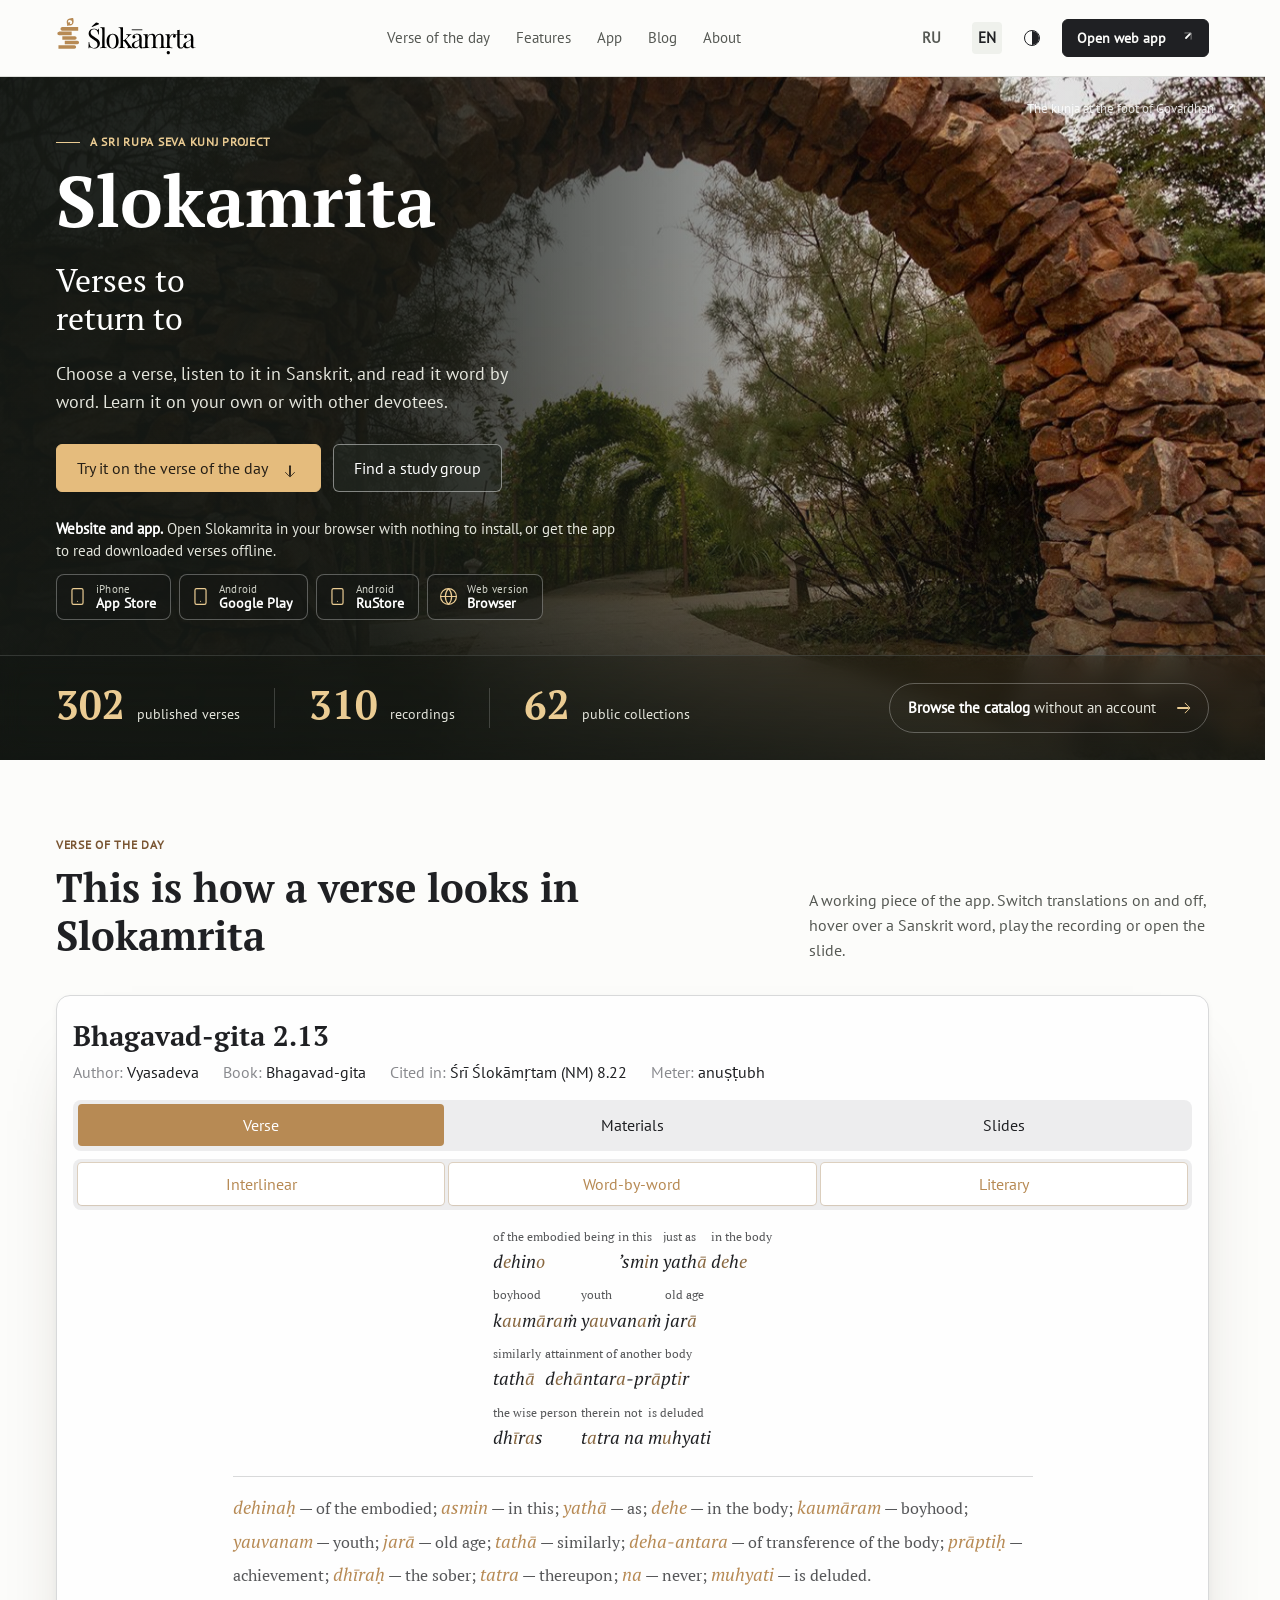
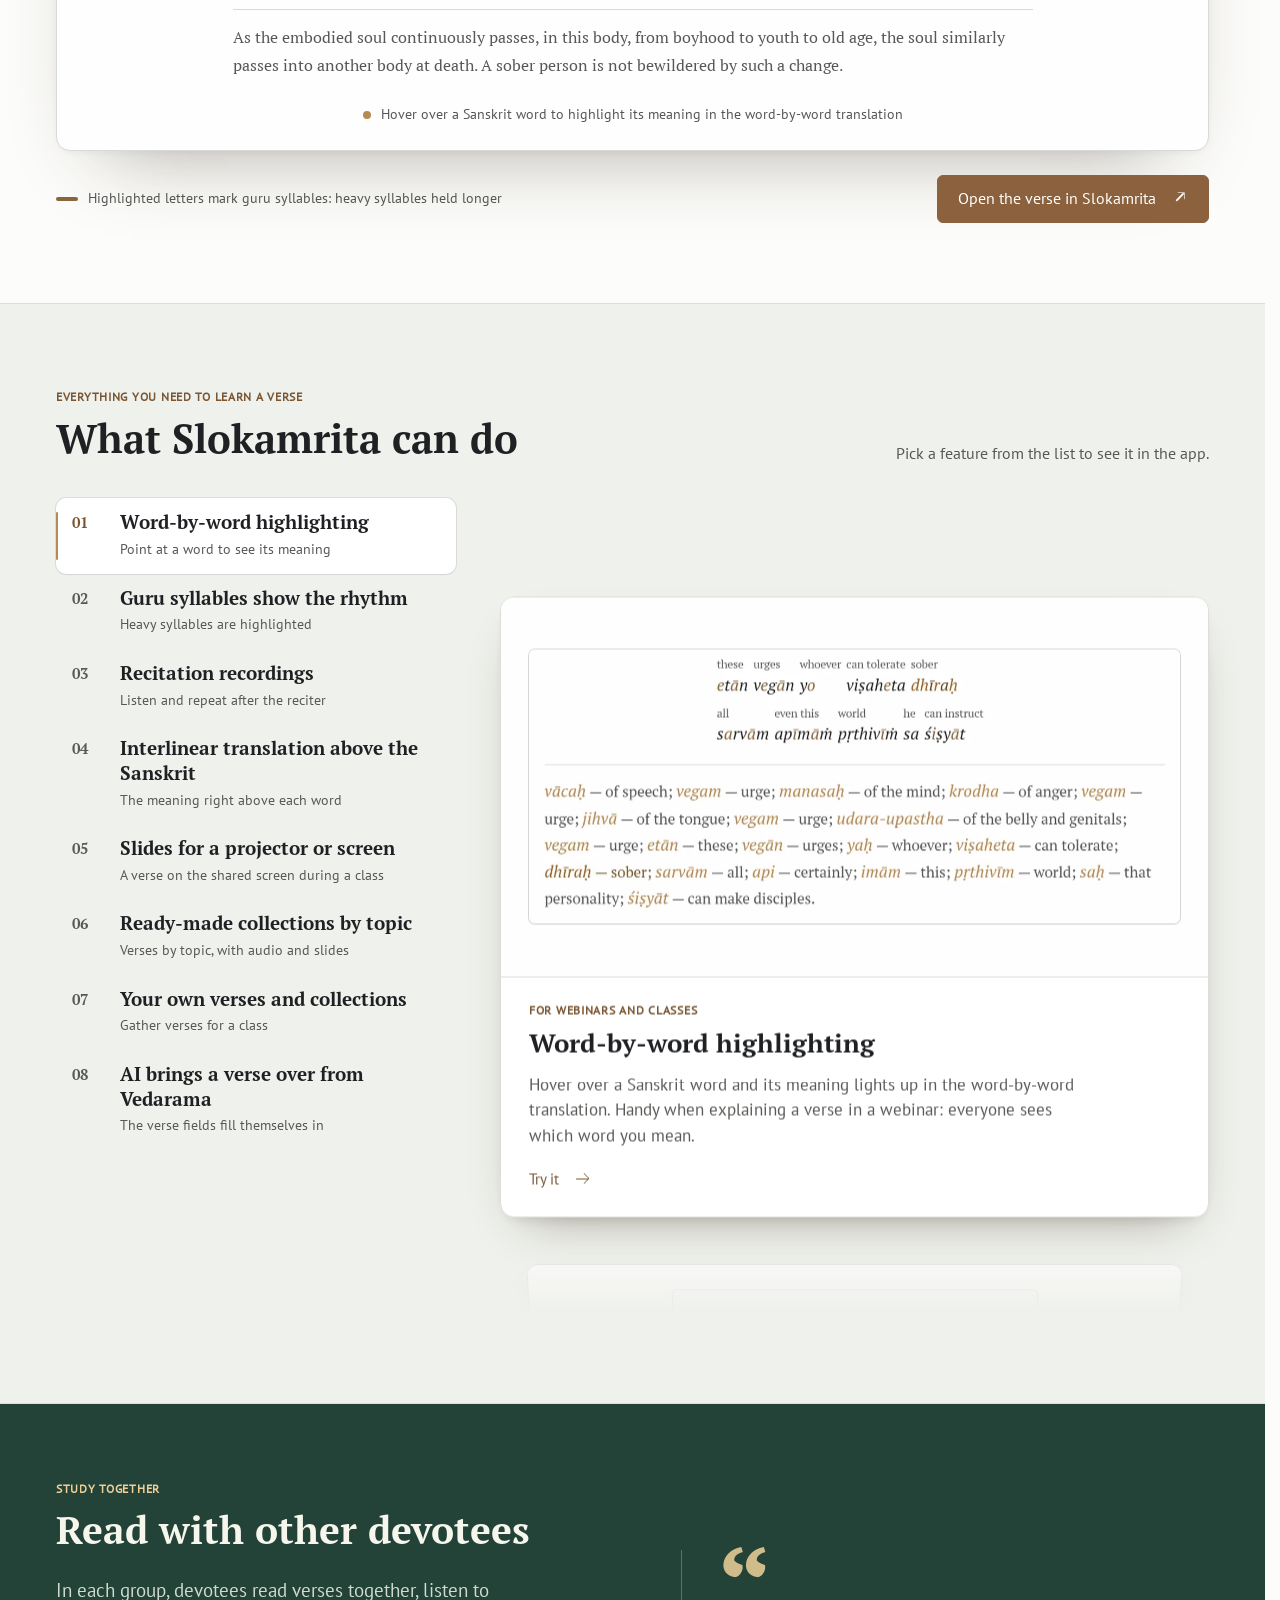
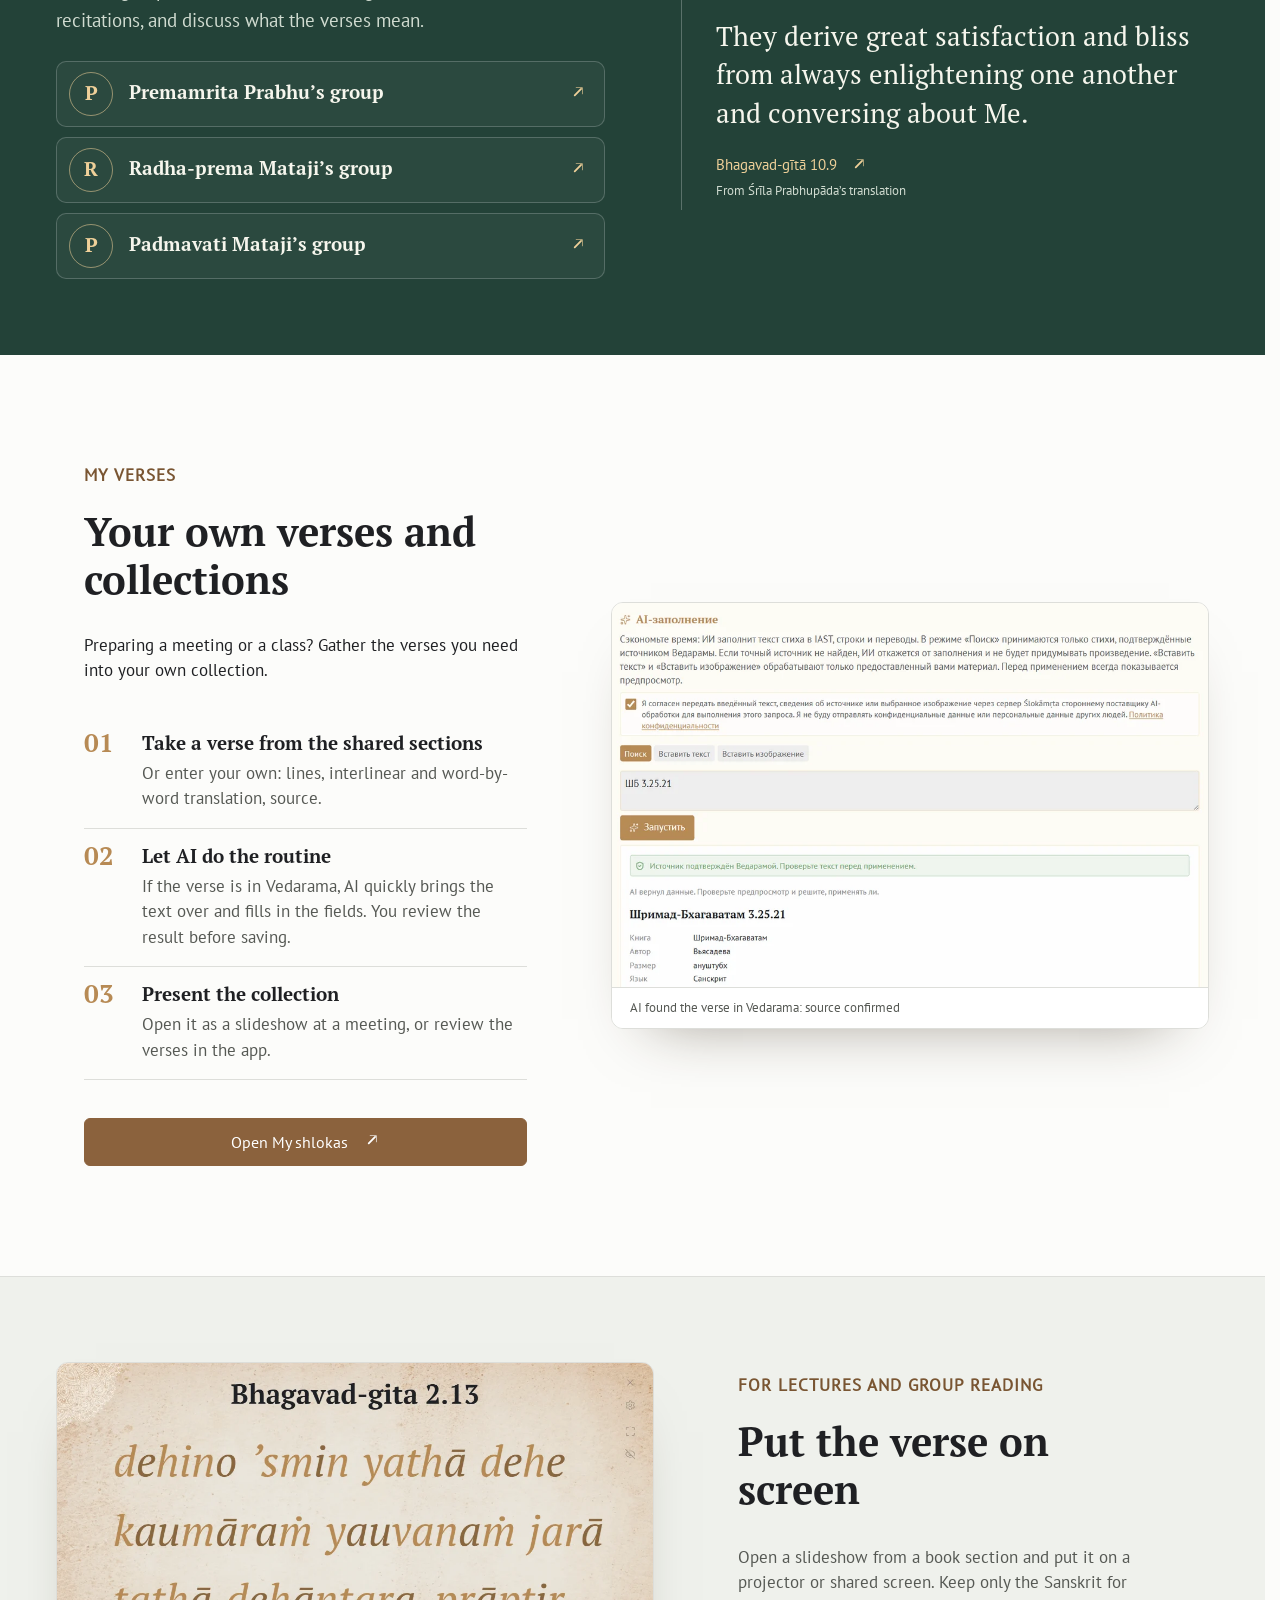
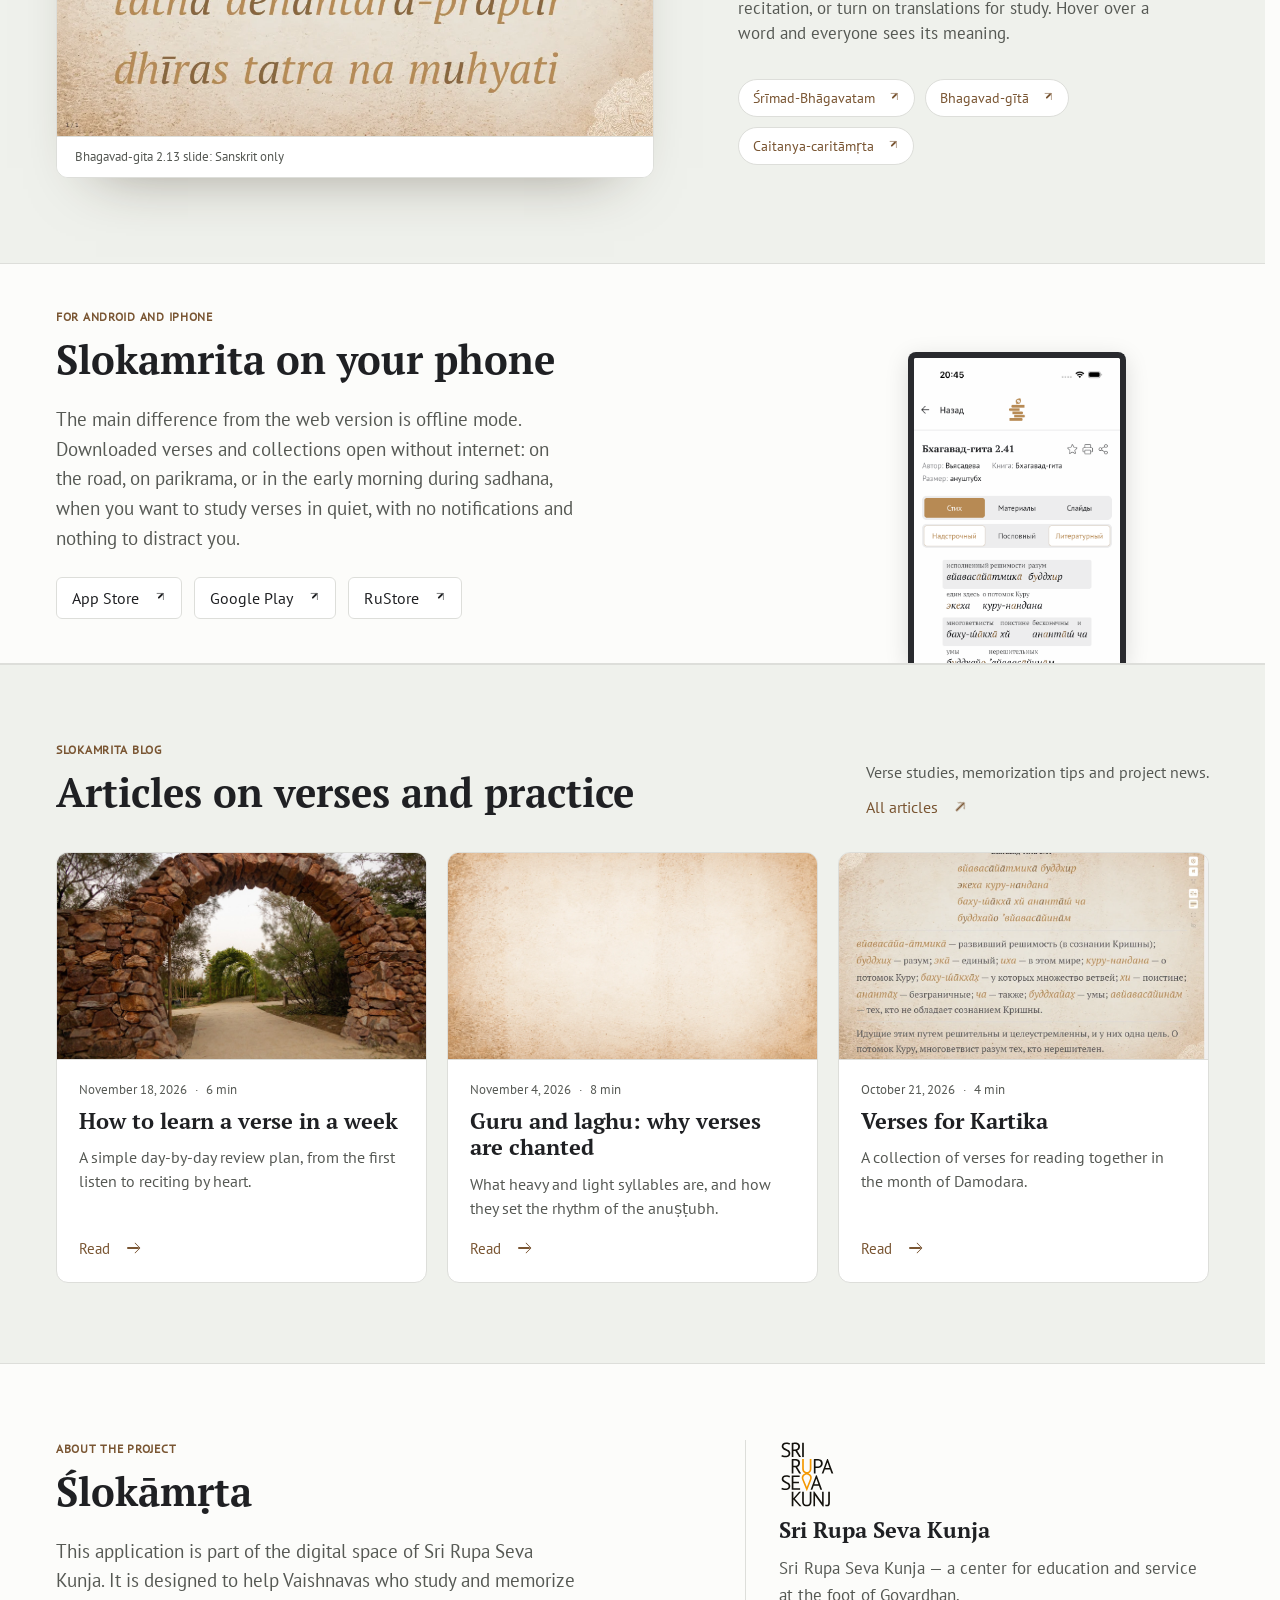
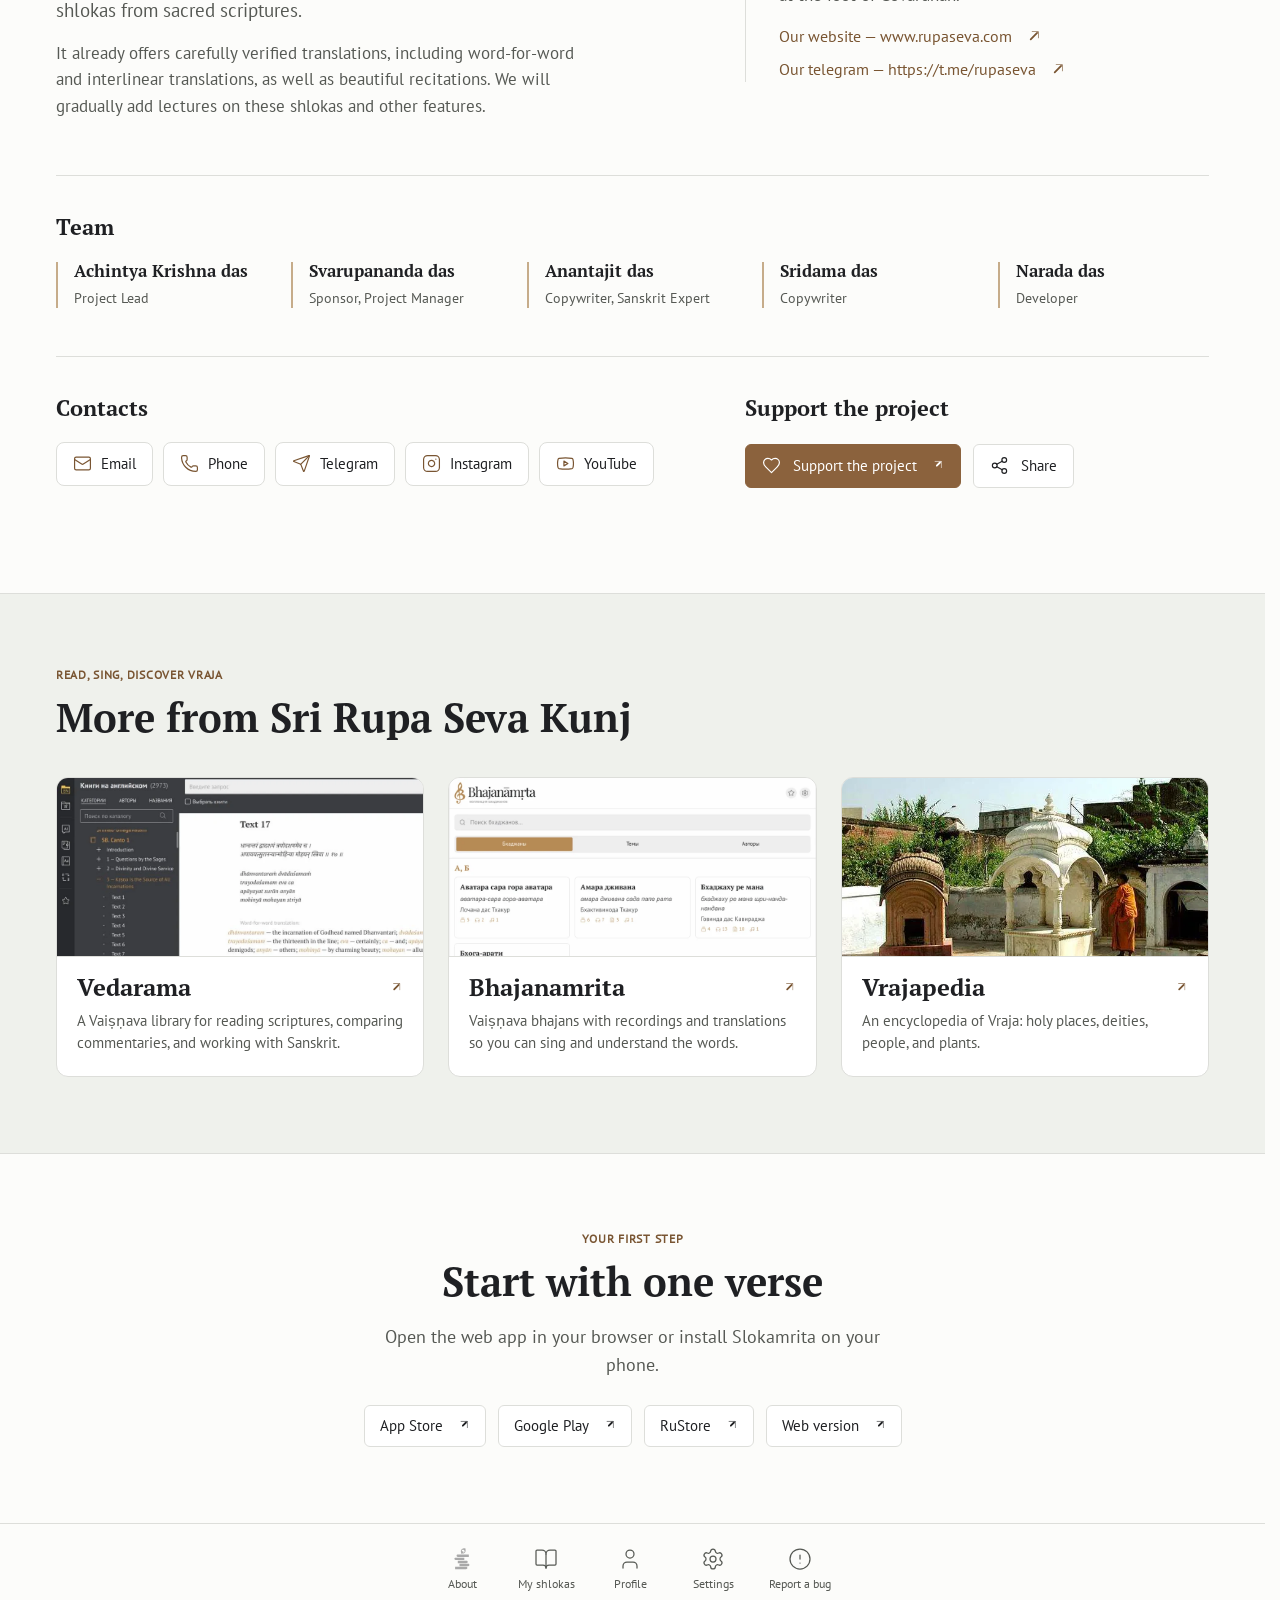
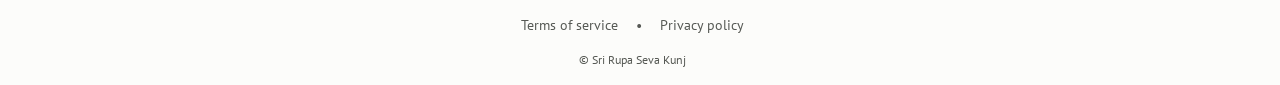
==== commit 1edb7b96: "Verse widget: drop the star, print and share icons Co-Authored-By: Claude Opus 5.5 <noreply@anthropi" ====
--- a/en/index.html
+++ b/en/index.html
@@ -1,4 +1,4 @@
-<!DOCTYPE html><html lang="en" data-theme="light"><head><meta charset="utf-8"><meta name="viewport" content="width=device-width,initial-scale=1"><meta name="robots" content="noindex,nofollow"><title>Slokamrita — homepage preview</title><link rel="icon" type="image/png" sizes="48x48" href="../assets/favicon-48.png"><script>(function(){var q=new URLSearchParams(location.search).get('theme'),s=null;try{s=localStorage.getItem('slokamrita-landing-theme')}catch(e){}var t=q==='dark'||q==='light'?q:s==='dark'||s==='light'?s:matchMedia('(prefers-color-scheme: dark)').matches?'dark':'light';document.documentElement.dataset.theme=t;if(matchMedia('(min-width: 761px)').matches&&!matchMedia('(prefers-reduced-motion: reduce)').matches)document.documentElement.classList.add('reveal-on')})();</script><link rel="stylesheet" href="../page.css?v=23"></head>
+<!DOCTYPE html><html lang="en" data-theme="light"><head><meta charset="utf-8"><meta name="viewport" content="width=device-width,initial-scale=1"><meta name="robots" content="noindex,nofollow"><title>Slokamrita — homepage preview</title><link rel="icon" type="image/png" sizes="48x48" href="../assets/favicon-48.png"><script>(function(){var q=new URLSearchParams(location.search).get('theme'),s=null;try{s=localStorage.getItem('slokamrita-landing-theme')}catch(e){}var t=q==='dark'||q==='light'?q:s==='dark'||s==='light'?s:matchMedia('(prefers-color-scheme: dark)').matches?'dark':'light';document.documentElement.dataset.theme=t;if(matchMedia('(min-width: 761px)').matches&&!matchMedia('(prefers-reduced-motion: reduce)').matches)document.documentElement.classList.add('reveal-on')})();</script><link rel="stylesheet" href="../page.css?v=24"></head>
 <body>
 <header class="site-header"><div class="wrap header-row">
   <a href="#top" aria-label="Slokamrita homepage"><img class="brand light" src="../assets/brand-light.svg" alt="Slokamrita"><img class="brand dark" src="../assets/brand-dark.svg" alt="Slokamrita"></a>
@@ -26,7 +26,7 @@
     <div class="section-head"><div><p class="eyebrow">VERSE OF THE DAY</p><h2 id="day-title">This is how a verse looks in Slokamrita</h2></div><p class="section-aside">A working piece of the app. Switch translations on and off, <span class="on-pointer">hover over a Sanskrit word,</span><span class="on-touch">tap a Sanskrit word,</span> play the recording or open the slide.</p></div>
     <div class="app-window" data-app-window=""><div class="app-slides" id="app-slides" hidden><iframe title="Slide show" data-src="../slideshow/viewer.html?v=20261021-word-links" sandbox="allow-scripts allow-same-origin" allow="fullscreen" allowfullscreen></iframe></div>
       <div class="app-body">
-        <div class="app-title-row"><h3 class="app-title">Bhagavad-gita 2.13</h3><span class="app-title-icons" aria-hidden="true"><span title="Add to collection"><svg xmlns="http://www.w3.org/2000/svg" width="22" height="22" viewBox="0 0 24 24" fill="none" stroke="currentColor" stroke-width="1.25" stroke-linecap="round" stroke-linejoin="round" aria-hidden="true"><path d="M11.525 2.295a.53.53 0 0 1 .95 0l2.31 4.679a2.123 2.123 0 0 0 1.595 1.16l5.166.756a.53.53 0 0 1 .294.904l-3.736 3.638a2.123 2.123 0 0 0-.611 1.878l.882 5.14a.53.53 0 0 1-.771.56l-4.618-2.428a2.122 2.122 0 0 0-1.973 0L6.396 21.01a.53.53 0 0 1-.77-.56l.881-5.139a2.122 2.122 0 0 0-.611-1.879L2.16 9.795a.53.53 0 0 1 .294-.906l5.165-.755a2.122 2.122 0 0 0 1.597-1.16z"></path></svg></span><span title="Print / PDF"><svg xmlns="http://www.w3.org/2000/svg" width="22" height="22" viewBox="0 0 24 24" fill="none" stroke="currentColor" stroke-width="1.25" stroke-linecap="round" stroke-linejoin="round" aria-hidden="true"><path d="M6 18H4a2 2 0 0 1-2-2v-5a2 2 0 0 1 2-2h16a2 2 0 0 1 2 2v5a2 2 0 0 1-2 2h-2"></path><path d="M6 9V3a1 1 0 0 1 1-1h10a1 1 0 0 1 1 1v6"></path><rect x="6" y="14" width="12" height="8" rx="1"></rect></svg></span><span title="Share"><svg xmlns="http://www.w3.org/2000/svg" width="22" height="22" viewBox="0 0 24 24" fill="none" stroke="currentColor" stroke-width="1.25" stroke-linecap="round" stroke-linejoin="round" aria-hidden="true"><circle cx="18" cy="5" r="3"></circle><circle cx="6" cy="12" r="3"></circle><circle cx="18" cy="19" r="3"></circle><line x1="8.59" x2="15.42" y1="13.51" y2="17.49"></line><line x1="15.41" x2="8.59" y1="6.51" y2="10.49"></line></svg></span></span></div><p class="app-meta"><span><em>Author:</em> Vyasadeva</span><span><em>Book:</em> Bhagavad-gita</span><span><em>Cited in:</em> Śrī Ślokāmṛtam (NM) 8.22</span><span><em>Meter:</em> anuṣṭubh</span></p>
+        <div class="app-title-row"><h3 class="app-title">Bhagavad-gita 2.13</h3></div><p class="app-meta"><span><em>Author:</em> Vyasadeva</span><span><em>Book:</em> Bhagavad-gita</span><span><em>Cited in:</em> Śrī Ślokāmṛtam (NM) 8.22</span><span><em>Meter:</em> anuṣṭubh</span></p>
         <div class="app-strip app-tabs" role="tablist" aria-label="Verse section"><button type="button" role="tab" aria-selected="true" aria-controls="panel-verse" data-tab="verse">Verse</button><button type="button" role="tab" aria-selected="false" aria-controls="panel-materials" data-tab="materials">Materials</button><button type="button" role="tab" aria-selected="false" aria-controls="app-slides" data-tab="slides">Slides</button></div>
         <div class="app-panel" id="panel-verse" role="tabpanel" data-panel="verse">
           <div class="app-strip app-modes" role="group" aria-label="Translations"><button type="button" aria-pressed="true" data-mode="interlinear">Interlinear</button><button type="button" aria-pressed="true" data-mode="wordByWord">Word-by-word</button><button type="button" aria-pressed="true" data-mode="literary">Literary</button></div>
@@ -94,6 +94,6 @@
   <nav class="footer-legal" aria-label="Legal information"><a href="https://slokamrita.com/en/terms/">Terms of service</a><span aria-hidden="true">•</span><a href="https://slokamrita.com/en/privacy/">Privacy policy</a></nav>
   <p class="footer-copyright">© Sri Rupa Seva Kunj</p>
 </div></footer>
-<script src="../slideshow/verse-2-13.js?v=1"></script><script src="../page.js?v=23"></script>
+<script src="../slideshow/verse-2-13.js?v=1"></script><script src="../page.js?v=24"></script>
 
 </body></html>
--- a/page.css
+++ b/page.css
@@ -137,8 +137,6 @@
 .app-body{padding:24px 16px 24px;font-family:'PT Sans',PT,sans-serif}
 .app-title-row{display:flex;align-items:flex-start;justify-content:space-between;gap:8px}
 .app-title{flex:1;font:600 27.8px/37px Gaura,Georgia,serif;color:var(--app-ink)}
-.app-title-icons{display:flex;align-items:flex-start;gap:8px;margin:2px 6px 0 0;color:var(--app-muted)}
-.app-title-icons svg{width:22px;height:22px}
 .app-meta{display:flex;flex-wrap:wrap;gap:4px 24px;margin:4px 0 0;font-size:16.2px;line-height:23.15px;color:var(--app-ink)}
 .app-meta em{font-style:normal;color:var(--app-faint)}
 .app-strip{display:flex;gap:4.63px;padding:4.63px;border-radius:8px;background:var(--app-surface)}
@@ -511,8 +509,6 @@
   .app-body{padding:18px 12px 22px}
   .app-record{max-width:none}
   .app-title{font-size:23px;line-height:1.35}
-  .app-title-icons{gap:6px;margin-right:0}
-  .app-title-icons svg{width:20px;height:20px}
   .app-meta{font-size:14px;line-height:1.45;gap:2px 14px}
   .app-strip button{padding:8px 4px;font-size:14px}
   .app-slides{position:fixed;inset:0;z-index:10000}
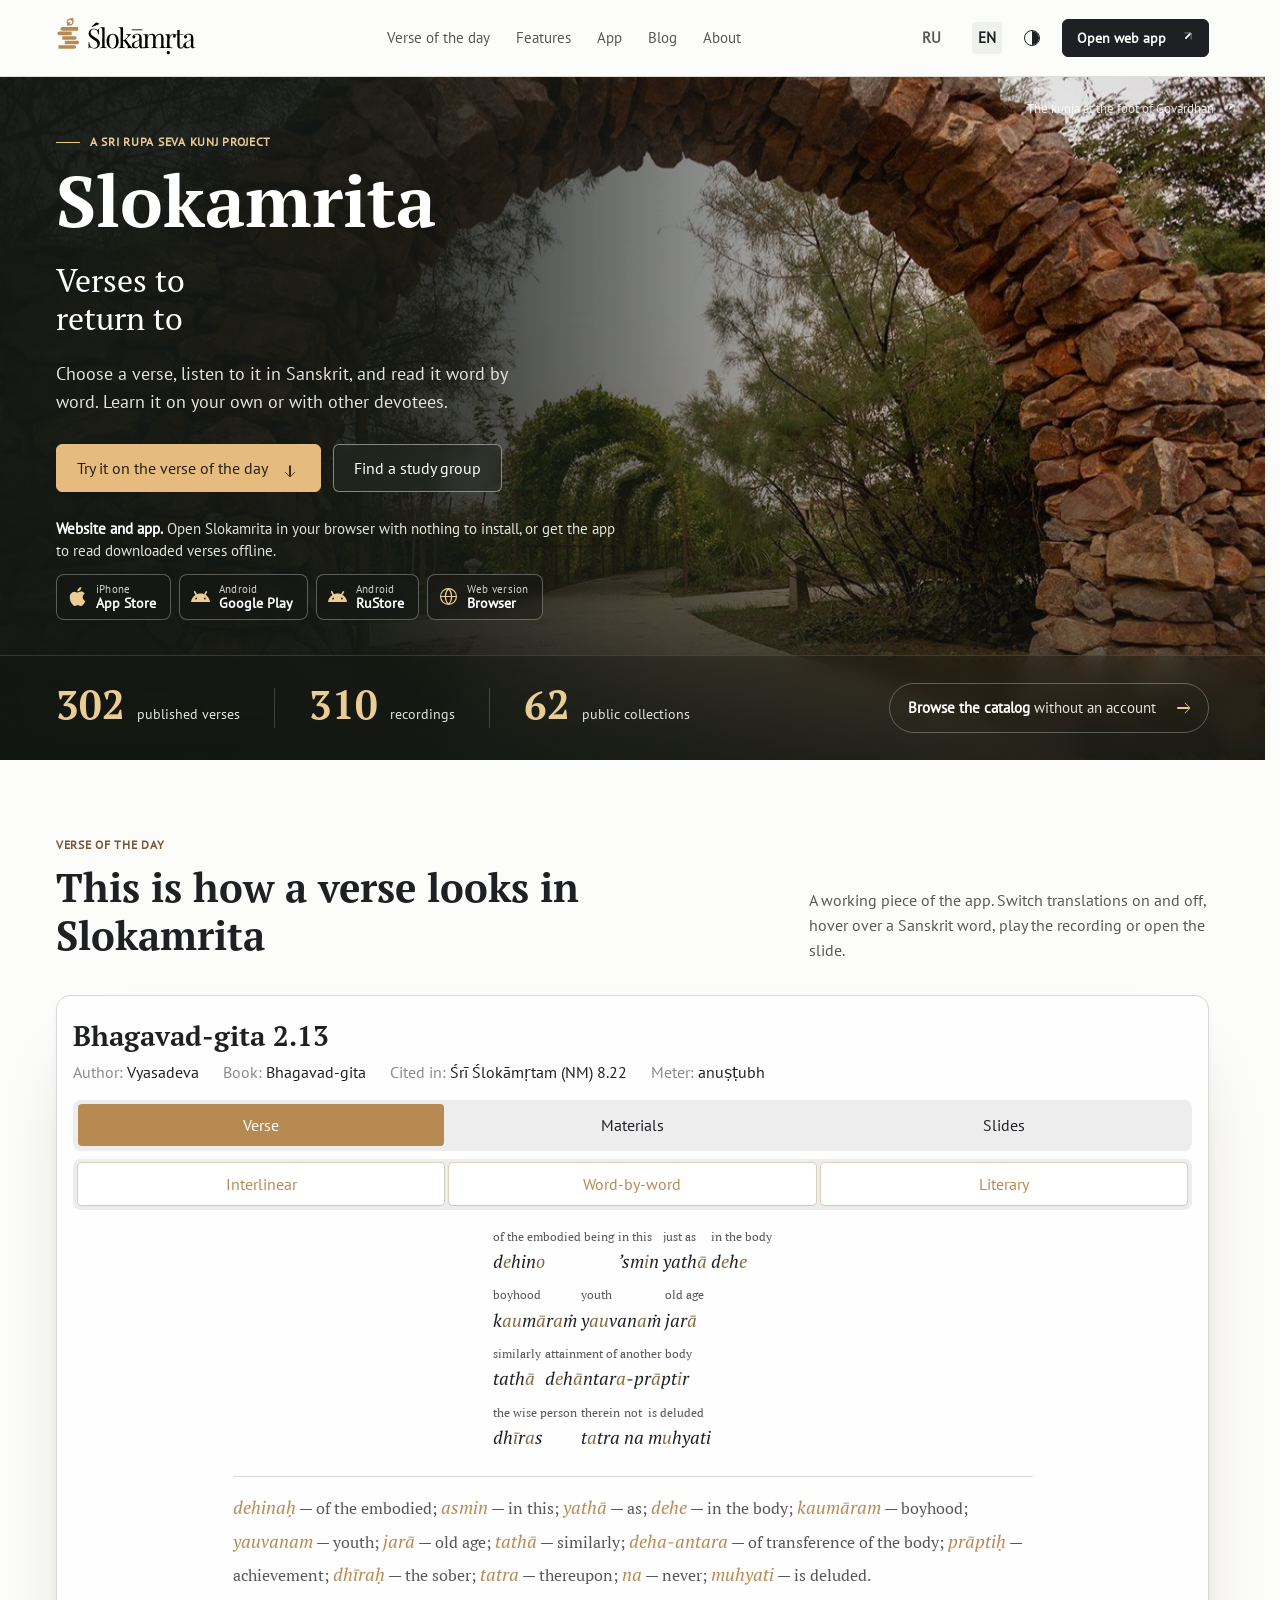
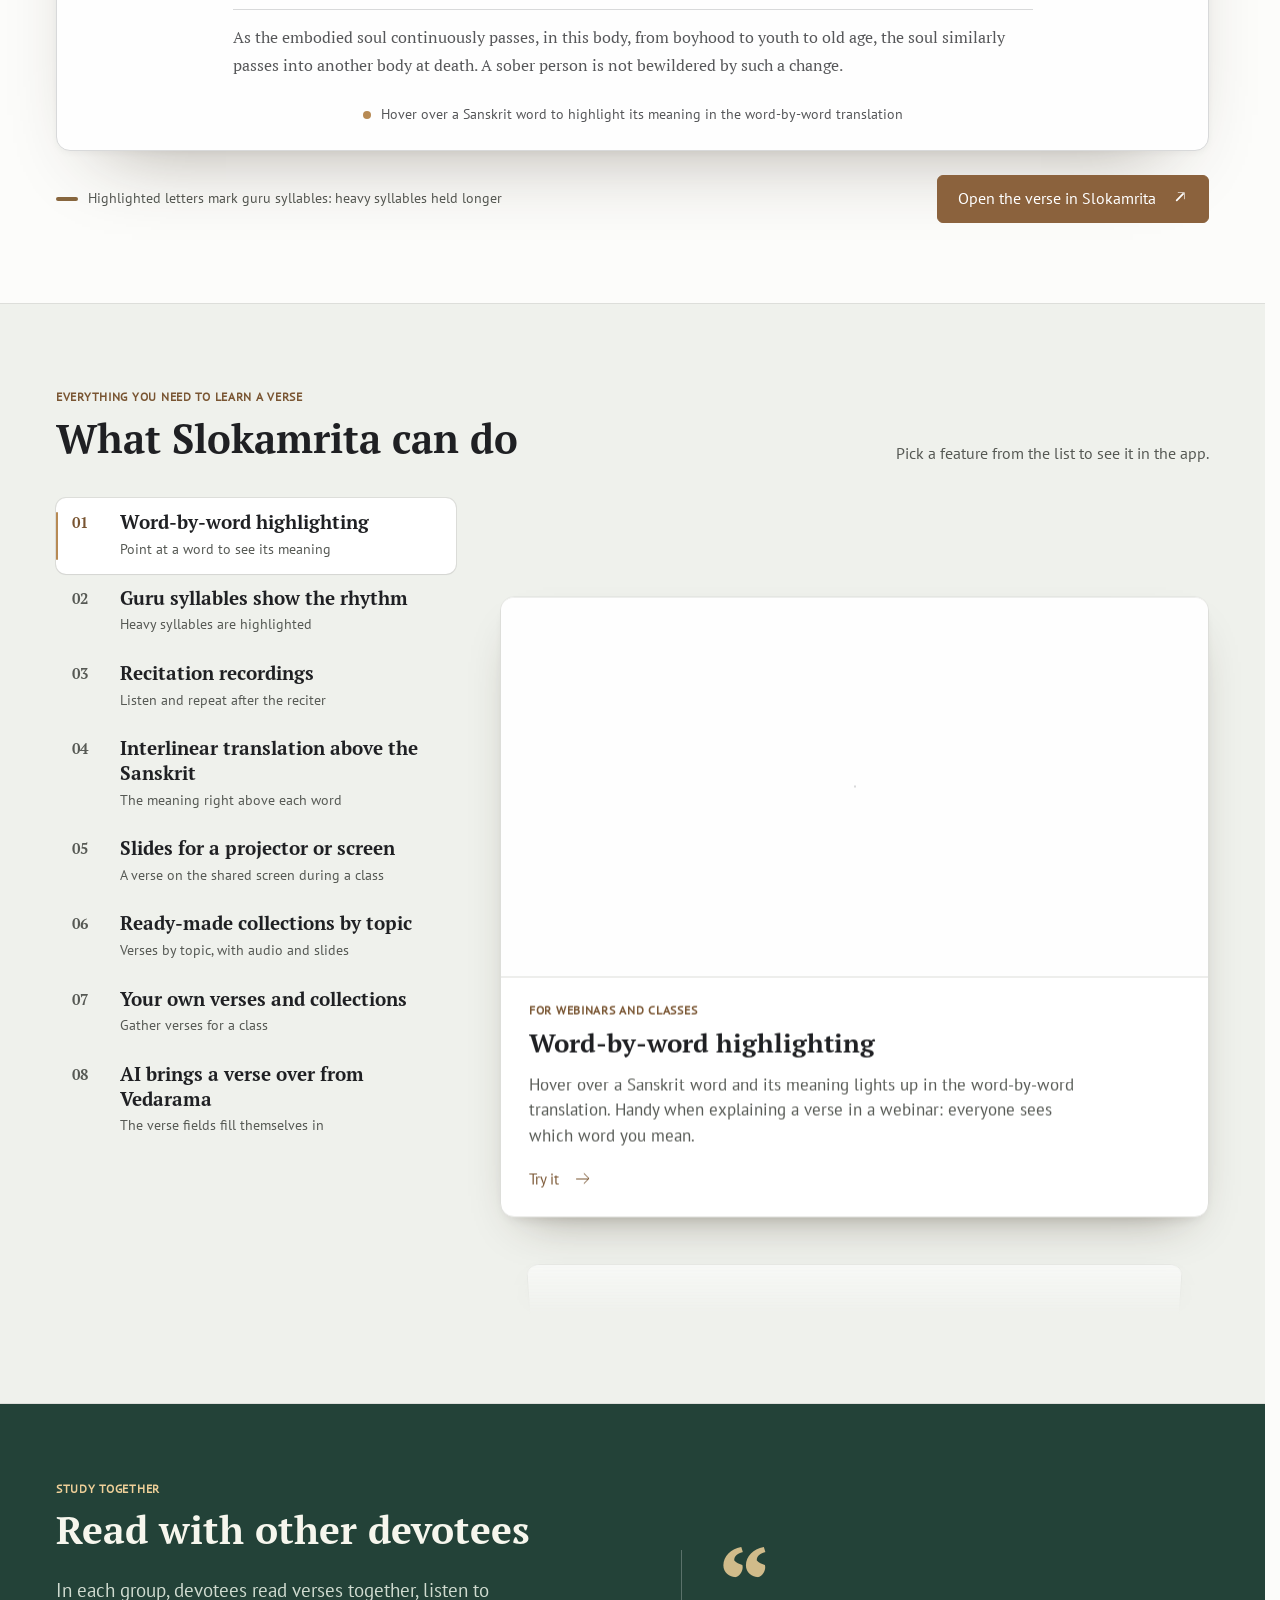
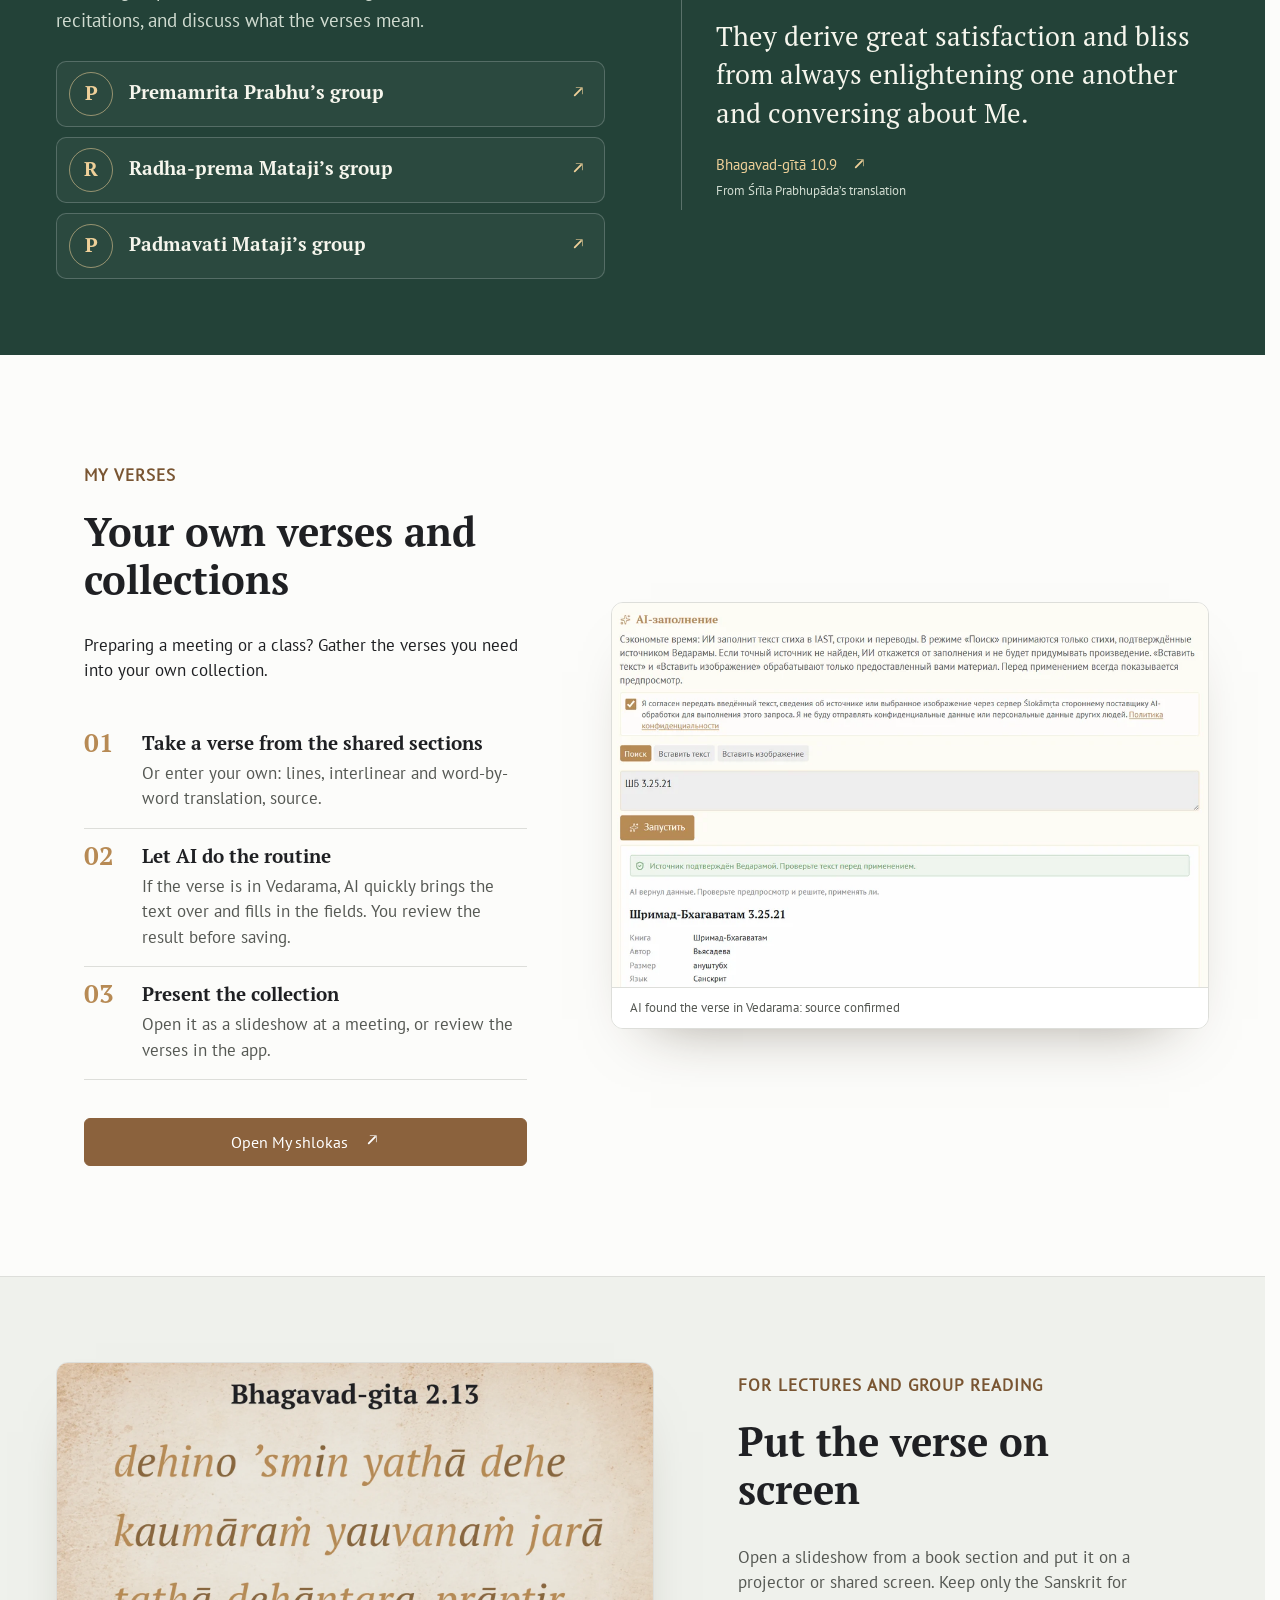
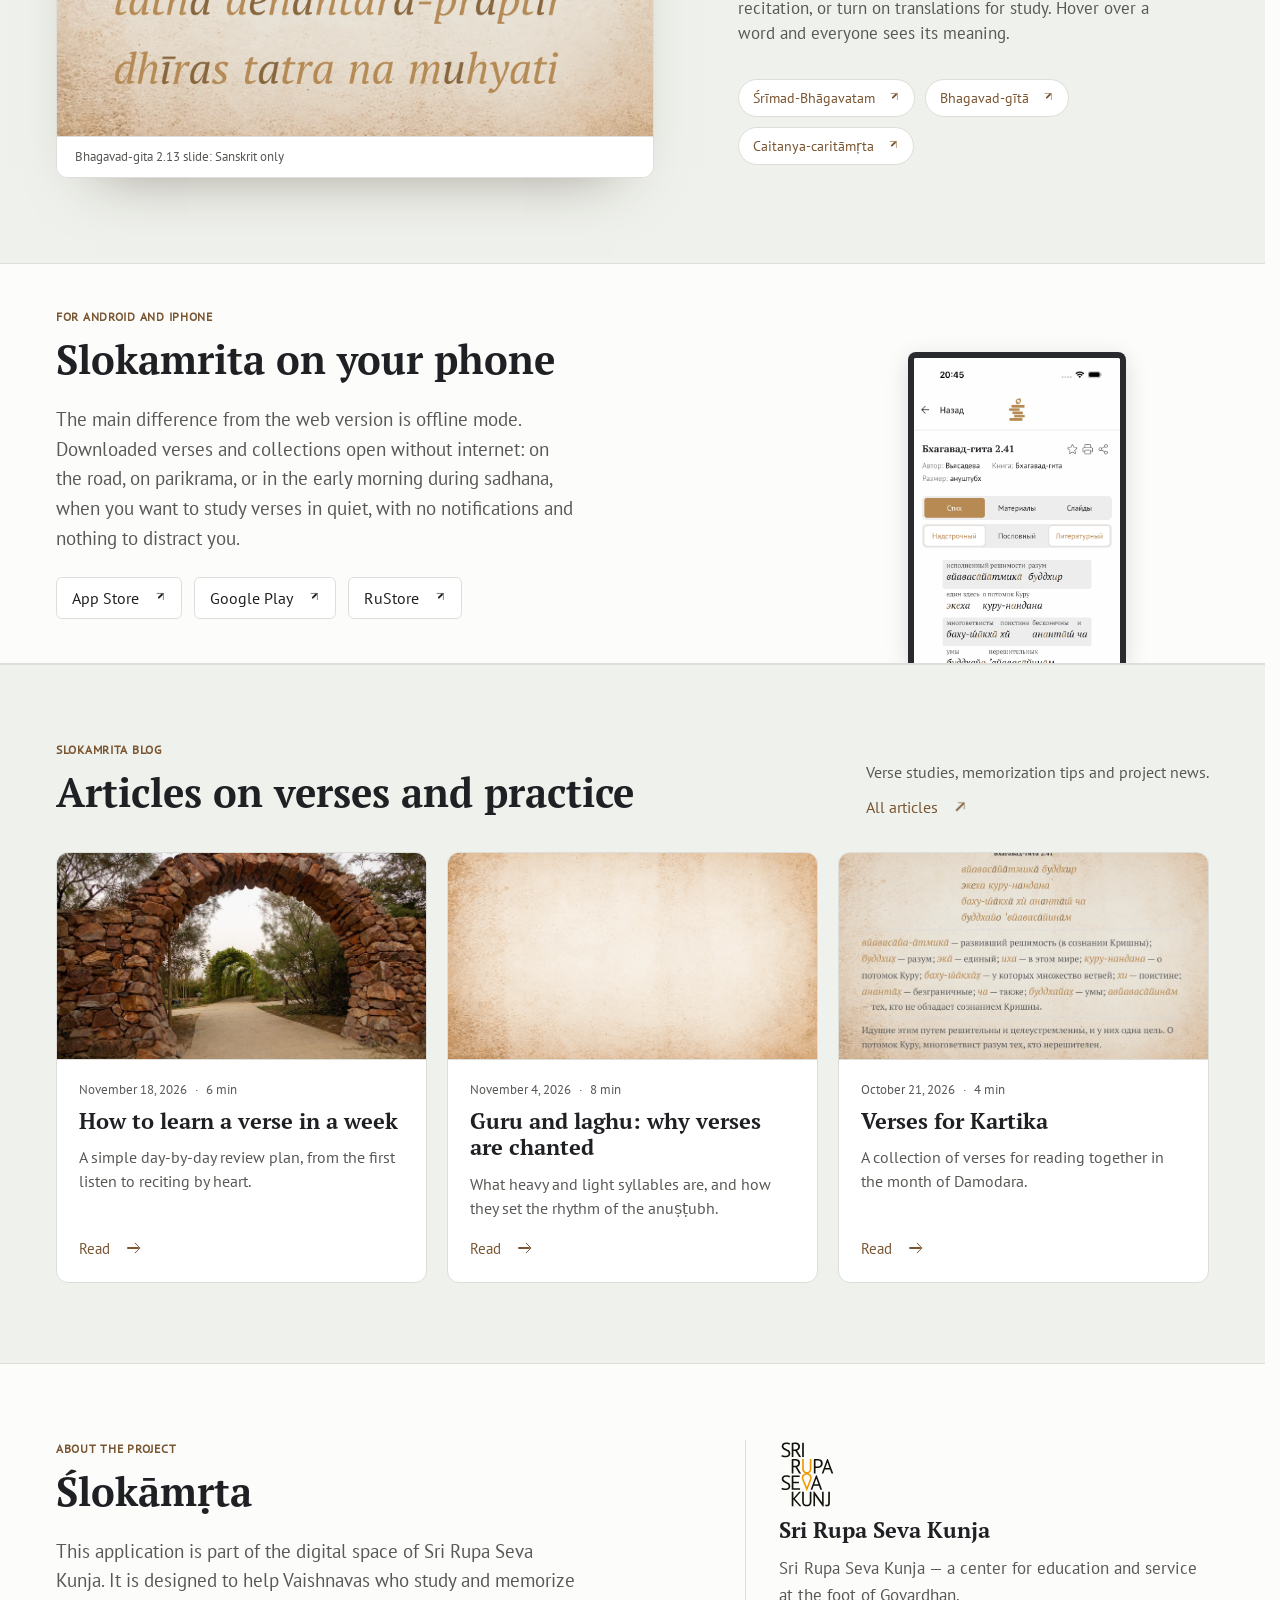
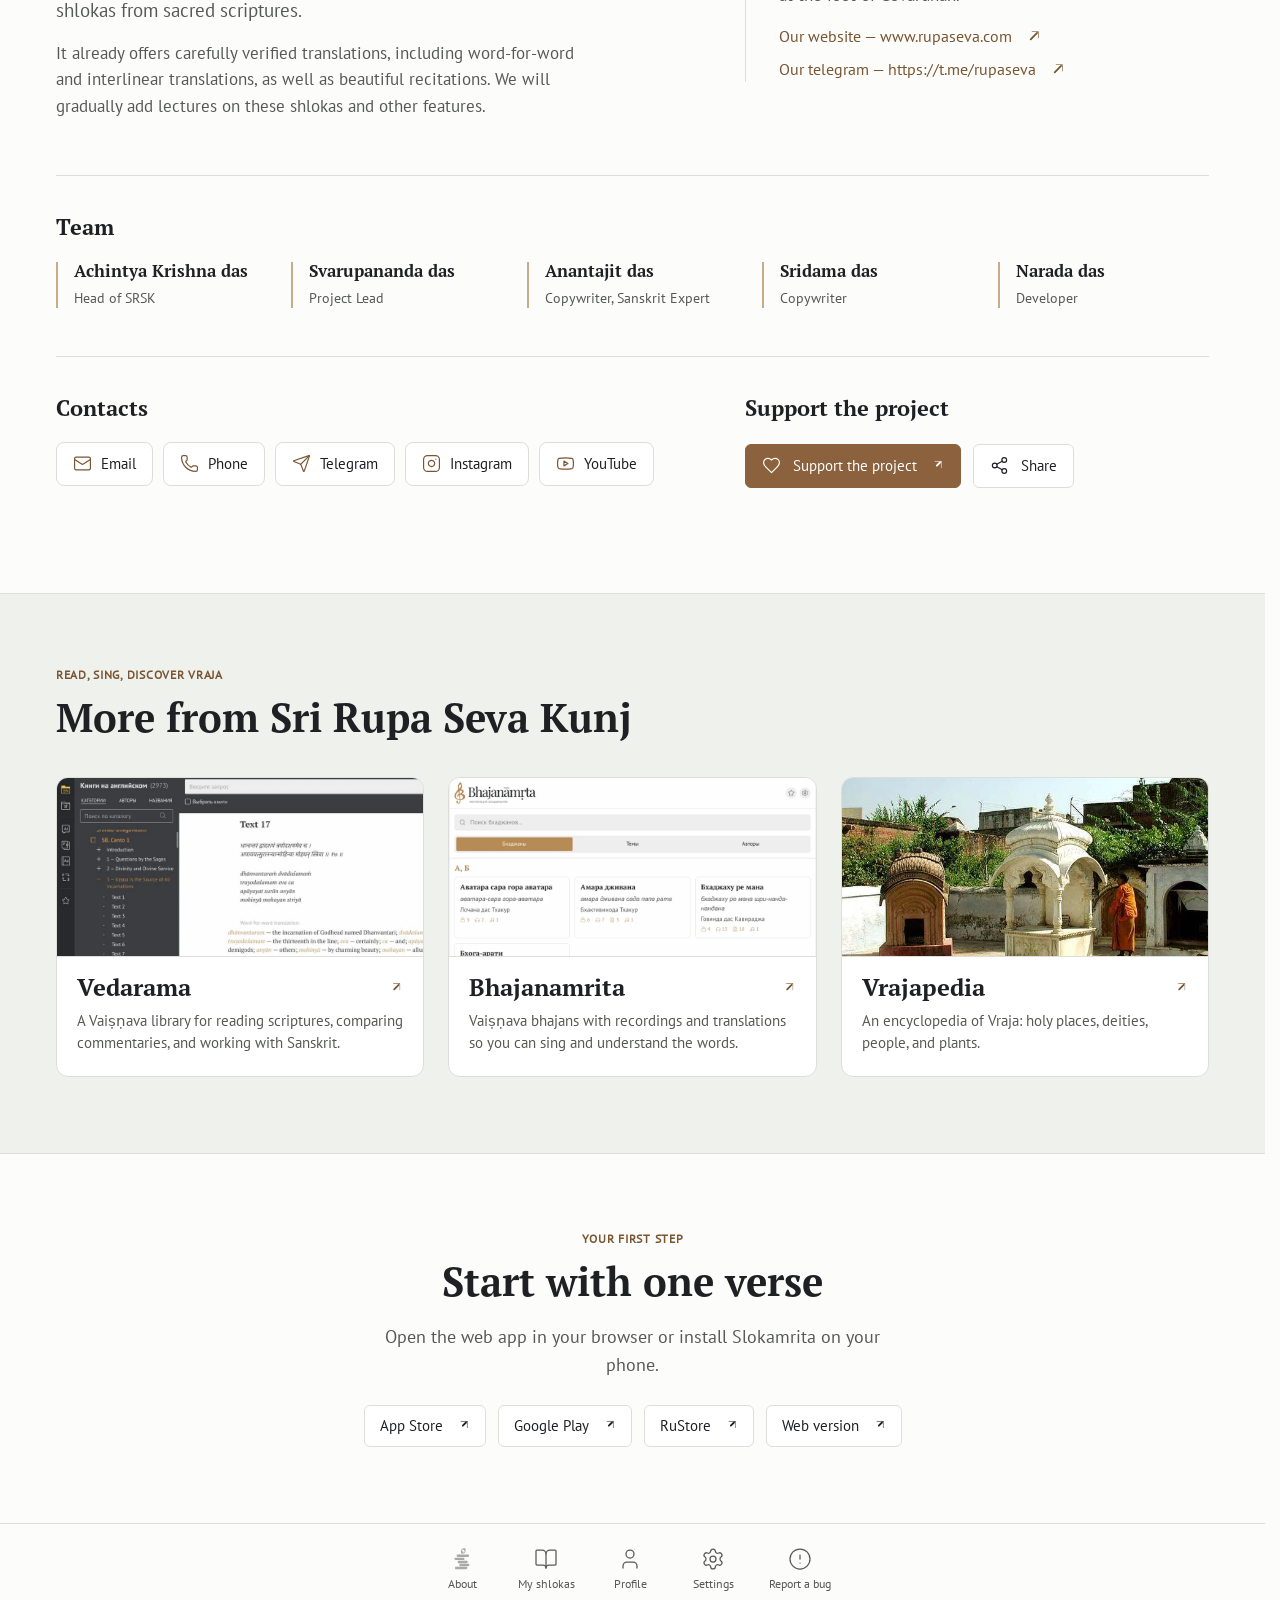
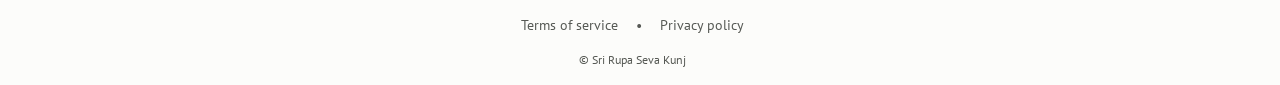
==== commit 7f33ed58: "Slides: no corner lace, in-slide light/dark/soft modes, new slide images; team roles; Apple and Andr" ====
--- a/en/index.html
+++ b/en/index.html
@@ -1,4 +1,4 @@
-<!DOCTYPE html><html lang="en" data-theme="light"><head><meta charset="utf-8"><meta name="viewport" content="width=device-width,initial-scale=1"><meta name="robots" content="noindex,nofollow"><title>Slokamrita — homepage preview</title><link rel="icon" type="image/png" sizes="48x48" href="../assets/favicon-48.png"><script>(function(){var q=new URLSearchParams(location.search).get('theme'),s=null;try{s=localStorage.getItem('slokamrita-landing-theme')}catch(e){}var t=q==='dark'||q==='light'?q:s==='dark'||s==='light'?s:matchMedia('(prefers-color-scheme: dark)').matches?'dark':'light';document.documentElement.dataset.theme=t;if(matchMedia('(min-width: 761px)').matches&&!matchMedia('(prefers-reduced-motion: reduce)').matches)document.documentElement.classList.add('reveal-on')})();</script><link rel="stylesheet" href="../page.css?v=24"></head>
+<!DOCTYPE html><html lang="en" data-theme="light"><head><meta charset="utf-8"><meta name="viewport" content="width=device-width,initial-scale=1"><meta name="robots" content="noindex,nofollow"><title>Slokamrita — homepage preview</title><link rel="icon" type="image/png" sizes="48x48" href="../assets/favicon-48.png"><script>(function(){var q=new URLSearchParams(location.search).get('theme'),s=null;try{s=localStorage.getItem('slokamrita-landing-theme')}catch(e){}var t=q==='dark'||q==='light'?q:s==='dark'||s==='light'?s:matchMedia('(prefers-color-scheme: dark)').matches?'dark':'light';document.documentElement.dataset.theme=t;if(matchMedia('(min-width: 761px)').matches&&!matchMedia('(prefers-reduced-motion: reduce)').matches)document.documentElement.classList.add('reveal-on')})();</script><link rel="stylesheet" href="../page.css?v=26"></head>
 <body>
 <header class="site-header"><div class="wrap header-row">
   <a href="#top" aria-label="Slokamrita homepage"><img class="brand light" src="../assets/brand-light.svg" alt="Slokamrita"><img class="brand dark" src="../assets/brand-dark.svg" alt="Slokamrita"></a>
@@ -15,7 +15,7 @@
       <p class="hero-lead">Verses to<br>return to</p>
       <p class="hero-summary">Choose a verse, listen to it in Sanskrit, and read it word by word. Learn it on your own or with other devotees.</p>
       <div class="buttons"><a class="button primary" href="#today"><span>Try it on the verse of the day</span><span class="arr down" aria-hidden="true"></span></a><a class="button on-hero" href="#community"><span>Find a study group</span></a></div>
-      <div class="hero-platforms" aria-label="Where to open Slokamrita"><p class="platforms-note"><strong>Website and app.</strong> Open Slokamrita in your browser with nothing to install, or get the app to read downloaded verses offline.</p><div class="platform-links"><a class="platform" href="https://apps.apple.com/app/id6803114267"><svg xmlns="http://www.w3.org/2000/svg" width="18" height="18" viewBox="0 0 24 24" fill="none" stroke="currentColor" stroke-width="1.5" stroke-linecap="round" stroke-linejoin="round" aria-hidden="true"><rect width="14" height="20" x="5" y="2" rx="2" ry="2"></rect><path d="M12 18h.01"></path></svg><span><small>iPhone</small>App Store</span></a><a class="platform" href="https://play.google.com/store/apps/details?id=com.slokamrita.app"><svg xmlns="http://www.w3.org/2000/svg" width="18" height="18" viewBox="0 0 24 24" fill="none" stroke="currentColor" stroke-width="1.5" stroke-linecap="round" stroke-linejoin="round" aria-hidden="true"><rect width="14" height="20" x="5" y="2" rx="2" ry="2"></rect><path d="M12 18h.01"></path></svg><span><small>Android</small>Google Play</span></a><a class="platform" href="https://www.rustore.ru/catalog/app/com.slokamrita.app"><svg xmlns="http://www.w3.org/2000/svg" width="18" height="18" viewBox="0 0 24 24" fill="none" stroke="currentColor" stroke-width="1.5" stroke-linecap="round" stroke-linejoin="round" aria-hidden="true"><rect width="14" height="20" x="5" y="2" rx="2" ry="2"></rect><path d="M12 18h.01"></path></svg><span><small>Android</small>RuStore</span></a><a class="platform" href="https://slokamrita.com/en/"><svg xmlns="http://www.w3.org/2000/svg" width="18" height="18" viewBox="0 0 24 24" fill="none" stroke="currentColor" stroke-width="1.5" stroke-linecap="round" stroke-linejoin="round" aria-hidden="true"><circle cx="12" cy="12" r="10"></circle><path d="M12 2a14.5 14.5 0 0 0 0 20 14.5 14.5 0 0 0 0-20"></path><path d="M2 12h20"></path></svg><span><small>Web version</small>Browser</span></a></div></div>
+      <div class="hero-platforms" aria-label="Where to open Slokamrita"><p class="platforms-note"><strong>Website and app.</strong> Open Slokamrita in your browser with nothing to install, or get the app to read downloaded verses offline.</p><div class="platform-links"><a class="platform" href="https://apps.apple.com/app/id6803114267"><svg xmlns="http://www.w3.org/2000/svg" width="18" height="18" viewBox="0 0 24 24" fill="currentColor" aria-hidden="true"><path d="M12.152 6.896c-.948 0-2.415-1.078-3.96-1.04-2.04.027-3.91 1.183-4.961 3.014-2.117 3.675-.546 9.103 1.519 12.09 1.013 1.454 2.208 3.09 3.792 3.039 1.52-.065 2.09-.987 3.935-.987 1.831 0 2.35.987 3.96.948 1.637-.026 2.676-1.48 3.676-2.948 1.156-1.688 1.636-3.325 1.662-3.415-.039-.013-3.182-1.221-3.22-4.857-.026-3.04 2.48-4.494 2.597-4.559-1.429-2.09-3.623-2.324-4.39-2.376-2-.156-3.675 1.09-4.61 1.09zM15.53 3.83c.843-1.012 1.4-2.427 1.245-3.83-1.207.052-2.662.805-3.532 1.818-.78.896-1.454 2.338-1.273 3.714 1.338.104 2.715-.688 3.559-1.701"/></svg><span><small>iPhone</small>App Store</span></a><a class="platform" href="https://play.google.com/store/apps/details?id=com.slokamrita.app"><svg xmlns="http://www.w3.org/2000/svg" width="18" height="18" viewBox="0 0 24 24" fill="currentColor" aria-hidden="true"><path d="M18.4395 5.5586c-.675 1.1664-1.352 2.3318-2.0274 3.498-.0366-.0155-.0742-.0286-.1113-.043-1.8249-.6957-3.484-.8-4.42-.787-1.8551.0185-3.3544.4643-4.2597.8203-.084-.1494-1.7526-3.021-2.0215-3.4864a1.1451 1.1451 0 0 0-.1406-.1914c-.3312-.364-.9054-.4859-1.379-.203-.475.282-.7136.9361-.3886 1.5019 1.9466 3.3696-.0966-.2158 1.9473 3.3593.0172.031-.4946.2642-1.3926 1.0177C2.8987 12.176.452 14.772 0 18.9902h24c-.119-1.1108-.3686-2.099-.7461-3.0683-.7438-1.9118-1.8435-3.2928-2.7402-4.1836a12.1048 12.1048 0 0 0-2.1309-1.6875c.6594-1.122 1.312-2.2559 1.9649-3.3848.2077-.3615.1886-.7956-.0079-1.1191a1.1001 1.1001 0 0 0-.8515-.5332c-.5225-.0536-.9392.3128-1.0488.5449zm-.0391 8.461c.3944.5926.324 1.3306-.1563 1.6503-.4799.3197-1.188.0985-1.582-.4941-.3944-.5927-.324-1.3307.1563-1.6504.4727-.315 1.1812-.1086 1.582.4941zM7.207 13.5273c.4803.3197.5506 1.0577.1563 1.6504-.394.5926-1.1038.8138-1.584.4941-.48-.3197-.5503-1.0577-.1563-1.6504.4008-.6021 1.1087-.8106 1.584-.4941z"/></svg><span><small>Android</small>Google Play</span></a><a class="platform" href="https://www.rustore.ru/catalog/app/com.slokamrita.app"><svg xmlns="http://www.w3.org/2000/svg" width="18" height="18" viewBox="0 0 24 24" fill="currentColor" aria-hidden="true"><path d="M18.4395 5.5586c-.675 1.1664-1.352 2.3318-2.0274 3.498-.0366-.0155-.0742-.0286-.1113-.043-1.8249-.6957-3.484-.8-4.42-.787-1.8551.0185-3.3544.4643-4.2597.8203-.084-.1494-1.7526-3.021-2.0215-3.4864a1.1451 1.1451 0 0 0-.1406-.1914c-.3312-.364-.9054-.4859-1.379-.203-.475.282-.7136.9361-.3886 1.5019 1.9466 3.3696-.0966-.2158 1.9473 3.3593.0172.031-.4946.2642-1.3926 1.0177C2.8987 12.176.452 14.772 0 18.9902h24c-.119-1.1108-.3686-2.099-.7461-3.0683-.7438-1.9118-1.8435-3.2928-2.7402-4.1836a12.1048 12.1048 0 0 0-2.1309-1.6875c.6594-1.122 1.312-2.2559 1.9649-3.3848.2077-.3615.1886-.7956-.0079-1.1191a1.1001 1.1001 0 0 0-.8515-.5332c-.5225-.0536-.9392.3128-1.0488.5449zm-.0391 8.461c.3944.5926.324 1.3306-.1563 1.6503-.4799.3197-1.188.0985-1.582-.4941-.3944-.5927-.324-1.3307.1563-1.6504.4727-.315 1.1812-.1086 1.582.4941zM7.207 13.5273c.4803.3197.5506 1.0577.1563 1.6504-.394.5926-1.1038.8138-1.584.4941-.48-.3197-.5503-1.0577-.1563-1.6504.4008-.6021 1.1087-.8106 1.584-.4941z"/></svg><span><small>Android</small>RuStore</span></a><a class="platform" href="https://slokamrita.com/en/"><svg xmlns="http://www.w3.org/2000/svg" width="18" height="18" viewBox="0 0 24 24" fill="none" stroke="currentColor" stroke-width="1.5" stroke-linecap="round" stroke-linejoin="round" aria-hidden="true"><circle cx="12" cy="12" r="10"></circle><path d="M12 2a14.5 14.5 0 0 0 0 20 14.5 14.5 0 0 0 0-20"></path><path d="M2 12h20"></path></svg><span><small>Web version</small>Browser</span></a></div></div>
     </div>
     <div class="hero-stats" aria-label="Library statistics"><div class="wrap hero-stats-row">
       <dl><div><dt>302</dt><dd class="stat-long">published verses</dd></div><div><dt>310</dt><dd>recordings</dd></div><div><dt>62</dt><dd>public collections</dd></div></dl>
@@ -24,7 +24,7 @@
   </section>
   <section class="day" id="today" aria-labelledby="day-title"><div class="wrap">
     <div class="section-head"><div><p class="eyebrow">VERSE OF THE DAY</p><h2 id="day-title">This is how a verse looks in Slokamrita</h2></div><p class="section-aside">A working piece of the app. Switch translations on and off, <span class="on-pointer">hover over a Sanskrit word,</span><span class="on-touch">tap a Sanskrit word,</span> play the recording or open the slide.</p></div>
-    <div class="app-window" data-app-window=""><div class="app-slides" id="app-slides" hidden><iframe title="Slide show" data-src="../slideshow/viewer.html?v=20261021-word-links" sandbox="allow-scripts allow-same-origin" allow="fullscreen" allowfullscreen></iframe></div>
+    <div class="app-window" data-app-window=""><div class="app-slides" id="app-slides" hidden><iframe title="Slide show" data-src="../slideshow/viewer.html?v=20261125-colour-modes" sandbox="allow-scripts allow-same-origin" allow="fullscreen" allowfullscreen></iframe></div>
       <div class="app-body">
         <div class="app-title-row"><h3 class="app-title">Bhagavad-gita 2.13</h3></div><p class="app-meta"><span><em>Author:</em> Vyasadeva</span><span><em>Book:</em> Bhagavad-gita</span><span><em>Cited in:</em> Śrī Ślokāmṛtam (NM) 8.22</span><span><em>Meter:</em> anuṣṭubh</span></p>
         <div class="app-strip app-tabs" role="tablist" aria-label="Verse section"><button type="button" role="tab" aria-selected="true" aria-controls="panel-verse" data-tab="verse">Verse</button><button type="button" role="tab" aria-selected="false" aria-controls="panel-materials" data-tab="materials">Materials</button><button type="button" role="tab" aria-selected="false" aria-controls="app-slides" data-tab="slides">Slides</button></div>
@@ -53,7 +53,7 @@
   </div></section>
   <section class="features" id="features" aria-labelledby="features-title"><div class="wrap">
     <div class="section-head"><div><p class="eyebrow">EVERYTHING YOU NEED TO LEARN A VERSE</p><h2 id="features-title">What Slokamrita can do</h2></div><p class="section-aside"><span class="aside-desktop">Pick a feature from the list to see it in the app.</span><span class="aside-mobile">Tap a feature to open the details and a screenshot.</span></p></div>
-    <div class="feature-stage"><ol class="feature-explorer" data-feature-explorer><li class="feature"><h3 class="feature-head"><button type="button" class="feature-toggle" id="feature-tab-1" aria-expanded="false" aria-controls="feature-1"><span class="feature-num" aria-hidden="true">01</span><span class="feature-name"><span class="feature-title">Word-by-word highlighting</span><span class="feature-brief"><span class="on-pointer">Point at a word to see</span><span class="on-touch">Tap a word to see</span> its meaning</span></span><span class="tile-chevron" aria-hidden="true"></span></button></h3><div class="feature-panel" id="feature-1" role="region" aria-labelledby="feature-tab-1" hidden><figure class="feature-shot"><picture><source media="(max-width: 760px)" srcset="../assets/app/m/wordlinks-en-light.webp" width="1170" height="1320"><img class="light" src="../assets/app/wordlinks-en-light.webp" alt="A word and its meaning highlighted in the word-by-word translation" loading="lazy" width="1200" height="505"></picture><picture><source media="(max-width: 760px)" srcset="../assets/app/m/wordlinks-en-dark.webp" width="1170" height="1320"><img class="dark" src="../assets/app/wordlinks-en-dark.webp" alt="" loading="lazy" width="1200" height="505"></picture></figure><div class="feature-copy"><p class="tile-kicker">For webinars and classes</p><p class="feature-panel-title" aria-hidden="true">Word-by-word highlighting</p><p><span class="on-pointer">Hover over a Sanskrit word and its meaning</span><span class="on-touch">Tap a Sanskrit word and its meaning</span> lights up in the word-by-word translation. Handy when explaining a verse in a webinar: everyone sees which word you mean.</p><a class="tile-link" href="#today" data-demo="wordlinks"><span>Try it</span><span class="arr" aria-hidden="true"></span></a></div></div></li><li class="feature"><h3 class="feature-head"><button type="button" class="feature-toggle" id="feature-tab-2" aria-expanded="false" aria-controls="feature-2"><span class="feature-num" aria-hidden="true">02</span><span class="feature-name"><span class="feature-title">Guru syllables show the rhythm</span><span class="feature-brief">Heavy syllables are highlighted</span></span><span class="tile-chevron" aria-hidden="true"></span></button></h3><div class="feature-panel" id="feature-2" role="region" aria-labelledby="feature-tab-2" hidden><figure class="feature-shot"><picture><source media="(max-width: 760px)" srcset="../assets/app/m/guru-en-light.webp" width="1170" height="1080"><img class="light" src="../assets/app/guru-en-light.webp" alt="Verse with guru syllables highlighted" loading="lazy" width="396" height="317"></picture><picture><source media="(max-width: 760px)" srcset="../assets/app/m/guru-en-dark.webp" width="1170" height="1080"><img class="dark" src="../assets/app/guru-en-dark.webp" alt="" loading="lazy" width="396" height="317"></picture></figure><div class="feature-copy"><p class="feature-panel-title" aria-hidden="true">Guru syllables show the rhythm</p><p>Heavy syllables are highlighted, so you can see the rhythm and chant more easily.</p><a class="tile-link" href="#today" data-demo="guru"><span>Take a look</span><span class="arr" aria-hidden="true"></span></a></div></div></li><li class="feature"><h3 class="feature-head"><button type="button" class="feature-toggle" id="feature-tab-3" aria-expanded="false" aria-controls="feature-3"><span class="feature-num" aria-hidden="true">03</span><span class="feature-name"><span class="feature-title">Recitation recordings</span><span class="feature-brief">Listen and repeat after the reciter</span></span><span class="tile-chevron" aria-hidden="true"></span></button></h3><div class="feature-panel" id="feature-3" role="region" aria-labelledby="feature-tab-3" hidden><figure class="feature-shot"><picture><source media="(max-width: 760px)" srcset="../assets/app/m/audio-en-light.webp" width="1170" height="933"><img class="light" src="../assets/app/audio-en-light.webp" alt="Recitation recording in Slokamrita" loading="lazy" width="641" height="272"></picture><picture><source media="(max-width: 760px)" srcset="../assets/app/m/audio-en-dark.webp" width="1170" height="933"><img class="dark" src="../assets/app/audio-en-dark.webp" alt="" loading="lazy" width="641" height="272"></picture></figure><div class="feature-copy"><p class="feature-panel-title" aria-hidden="true">Recitation recordings</p><p>Recitations by devotees: listen to the verse and repeat after the reciter.</p><a class="tile-link" href="#today" data-demo="audio"><span>Listen</span><span class="arr" aria-hidden="true"></span></a></div></div></li><li class="feature"><h3 class="feature-head"><button type="button" class="feature-toggle" id="feature-tab-4" aria-expanded="false" aria-controls="feature-4"><span class="feature-num" aria-hidden="true">04</span><span class="feature-name"><span class="feature-title">Interlinear translation above the Sanskrit</span><span class="feature-brief">The meaning right above each word</span></span><span class="tile-chevron" aria-hidden="true"></span></button></h3><div class="feature-panel" id="feature-4" role="region" aria-labelledby="feature-tab-4" hidden><figure class="feature-shot"><picture><source media="(max-width: 760px)" srcset="../assets/app/m/interlinear-en-light.webp" width="1170" height="756"><img class="light" src="../assets/app/interlinear-en-light.webp" alt="Interlinear translation above the Sanskrit" loading="lazy" width="594" height="450"></picture><picture><source media="(max-width: 760px)" srcset="../assets/app/m/interlinear-en-dark.webp" width="1170" height="756"><img class="dark" src="../assets/app/interlinear-en-dark.webp" alt="" loading="lazy" width="594" height="450"></picture></figure><div class="feature-copy"><p class="feature-panel-title" aria-hidden="true">Interlinear translation above the Sanskrit</p><p>The meaning of each word right above the Sanskrit. Turn it off to test yourself.</p><a class="tile-link" href="#today" data-demo="interlinear"><span>Turn it on</span><span class="arr" aria-hidden="true"></span></a></div></div></li><li class="feature"><h3 class="feature-head"><button type="button" class="feature-toggle" id="feature-tab-5" aria-expanded="false" aria-controls="feature-5"><span class="feature-num" aria-hidden="true">05</span><span class="feature-name"><span class="feature-title">Slides for a projector or screen</span><span class="feature-brief">A verse on the shared screen during a class</span></span><span class="tile-chevron" aria-hidden="true"></span></button></h3><div class="feature-panel" id="feature-5" role="region" aria-labelledby="feature-tab-5" hidden><figure class="feature-shot"><picture><source media="(max-width: 760px)" srcset="../assets/app/m/slides-en-light.webp" width="1170" height="1170"><img class="light" src="../assets/app/slides-tile-en-light.webp" alt="Verse slide" loading="lazy" width="1100" height="773"></picture><picture><source media="(max-width: 760px)" srcset="../assets/app/m/slides-en-dark.webp" width="1170" height="1170"><img class="dark" src="../assets/app/slides-tile-en-dark.webp" alt="" loading="lazy" width="1100" height="773"></picture></figure><div class="feature-copy"><p class="tile-kicker">For lectures</p><p class="feature-panel-title" aria-hidden="true">Slides for a projector or screen</p><p>A verse on a projector or shared screen. Choose what to show: Sanskrit, interlinear, word-by-word or literary translation, and expand the slide to full screen.</p><a class="tile-link" href="#today" data-demo="slides"><span>Open the slide</span><span class="arr" aria-hidden="true"></span></a></div></div></li><li class="feature"><h3 class="feature-head"><button type="button" class="feature-toggle" id="feature-tab-6" aria-expanded="false" aria-controls="feature-6"><span class="feature-num" aria-hidden="true">06</span><span class="feature-name"><span class="feature-title">Ready-made collections by topic</span><span class="feature-brief">Verses by topic, with audio and slides</span></span><span class="tile-chevron" aria-hidden="true"></span></button></h3><div class="feature-panel" id="feature-6" role="region" aria-labelledby="feature-tab-6" hidden><figure class="feature-shot"><picture><source media="(max-width: 760px)" srcset="../assets/app/m/collections-en-light.webp" width="1170" height="1200"><img class="light" src="../assets/app/collections-en-light.webp" alt="Shared verse collections" loading="lazy" width="800" height="622"></picture><picture><source media="(max-width: 760px)" srcset="../assets/app/m/collections-en-dark.webp" width="1170" height="1200"><img class="dark" src="../assets/app/collections-en-dark.webp" alt="" loading="lazy" width="800" height="622"></picture></figure><div class="feature-copy"><p class="feature-panel-title" aria-hidden="true">Ready-made collections by topic</p><p>Verses by topic, from the Absolute Truth to praṇāmas, with printing, slides and audio for the whole collection.</p><a class="tile-link" href="https://slokamrita.com/en/?group=group"><span>All collections</span><span class="arr ext" aria-hidden="true"></span></a></div></div></li><li class="feature"><h3 class="feature-head"><button type="button" class="feature-toggle" id="feature-tab-7" aria-expanded="false" aria-controls="feature-7"><span class="feature-num" aria-hidden="true">07</span><span class="feature-name"><span class="feature-title">Your own verses and collections</span><span class="feature-brief">Gather verses for a class</span></span><span class="tile-chevron" aria-hidden="true"></span></button></h3><div class="feature-panel" id="feature-7" role="region" aria-labelledby="feature-tab-7" hidden><figure class="feature-shot"><picture><source media="(max-width: 760px)" srcset="../assets/app/m/editor-en-light.webp" width="1170" height="1644"><img class="light" src="../assets/app/editor-en-light.webp" alt="Personal verse editor" loading="lazy" width="800" height="509"></picture><picture><source media="(max-width: 760px)" srcset="../assets/app/m/editor-en-dark.webp" width="1170" height="1644"><img class="dark" src="../assets/app/editor-en-dark.webp" alt="" loading="lazy" width="800" height="509"></picture></figure><div class="feature-copy"><p class="feature-panel-title" aria-hidden="true">Your own verses and collections</p><p>Add verses from the shared sections to your collections or enter your own verse.</p><a class="tile-link" href="#cabinet"><span>Learn more</span><span class="arr down" aria-hidden="true"></span></a></div></div></li><li class="feature"><h3 class="feature-head"><button type="button" class="feature-toggle" id="feature-tab-8" aria-expanded="false" aria-controls="feature-8"><span class="feature-num" aria-hidden="true">08</span><span class="feature-name"><span class="feature-title">AI brings a verse over from Vedarama</span><span class="feature-brief">The verse fields fill themselves in</span></span><span class="tile-chevron" aria-hidden="true"></span></button></h3><div class="feature-panel" id="feature-8" role="region" aria-labelledby="feature-tab-8" hidden><figure class="feature-shot"><picture><source media="(max-width: 760px)" srcset="../assets/app/m/ai-tile-en-light.webp" width="1170" height="1527"><img class="light" src="../assets/app/ai-tile-en-light.webp" alt="Filling in a verse with AI" loading="lazy" width="800" height="507"></picture><picture><source media="(max-width: 760px)" srcset="../assets/app/m/ai-tile-en-dark.webp" width="1170" height="1527"><img class="dark" src="../assets/app/ai-tile-en-dark.webp" alt="" loading="lazy" width="800" height="507"></picture></figure><div class="feature-copy"><p class="feature-panel-title" aria-hidden="true">AI brings a verse over from Vedarama</p><p>If the verse is in Vedarama, AI brings it over and fills in the fields. You review the text before saving.</p><a class="tile-link" href="#cabinet"><span>How it works</span><span class="arr down" aria-hidden="true"></span></a></div></div></li></ol><div class="feature-drum" data-feature-drum aria-live="polite"></div></div>
+    <div class="feature-stage"><ol class="feature-explorer" data-feature-explorer><li class="feature"><h3 class="feature-head"><button type="button" class="feature-toggle" id="feature-tab-1" aria-expanded="false" aria-controls="feature-1"><span class="feature-num" aria-hidden="true">01</span><span class="feature-name"><span class="feature-title">Word-by-word highlighting</span><span class="feature-brief"><span class="on-pointer">Point at a word to see</span><span class="on-touch">Tap a word to see</span> its meaning</span></span><span class="tile-chevron" aria-hidden="true"></span></button></h3><div class="feature-panel" id="feature-1" role="region" aria-labelledby="feature-tab-1" hidden><figure class="feature-shot"><picture><source media="(max-width: 760px)" srcset="../assets/app/m/wordlinks-en-light.webp" width="1170" height="1320"><img class="light" src="../assets/app/wordlinks-en-light.webp" alt="A word and its meaning highlighted in the word-by-word translation" loading="lazy" width="1200" height="505"></picture><picture><source media="(max-width: 760px)" srcset="../assets/app/m/wordlinks-en-dark.webp" width="1170" height="1320"><img class="dark" src="../assets/app/wordlinks-en-dark.webp" alt="" loading="lazy" width="1200" height="505"></picture></figure><div class="feature-copy"><p class="tile-kicker">For webinars and classes</p><p class="feature-panel-title" aria-hidden="true">Word-by-word highlighting</p><p><span class="on-pointer">Hover over a Sanskrit word and its meaning</span><span class="on-touch">Tap a Sanskrit word and its meaning</span> lights up in the word-by-word translation. Handy when explaining a verse in a webinar: everyone sees which word you mean.</p><a class="tile-link" href="#today" data-demo="wordlinks"><span>Try it</span><span class="arr" aria-hidden="true"></span></a></div></div></li><li class="feature"><h3 class="feature-head"><button type="button" class="feature-toggle" id="feature-tab-2" aria-expanded="false" aria-controls="feature-2"><span class="feature-num" aria-hidden="true">02</span><span class="feature-name"><span class="feature-title">Guru syllables show the rhythm</span><span class="feature-brief">Heavy syllables are highlighted</span></span><span class="tile-chevron" aria-hidden="true"></span></button></h3><div class="feature-panel" id="feature-2" role="region" aria-labelledby="feature-tab-2" hidden><figure class="feature-shot"><picture><source media="(max-width: 760px)" srcset="../assets/app/m/guru-en-light.webp" width="1170" height="1080"><img class="light" src="../assets/app/guru-en-light.webp" alt="Verse with guru syllables highlighted" loading="lazy" width="396" height="317"></picture><picture><source media="(max-width: 760px)" srcset="../assets/app/m/guru-en-dark.webp" width="1170" height="1080"><img class="dark" src="../assets/app/guru-en-dark.webp" alt="" loading="lazy" width="396" height="317"></picture></figure><div class="feature-copy"><p class="feature-panel-title" aria-hidden="true">Guru syllables show the rhythm</p><p>Heavy syllables are highlighted, so you can see the rhythm and chant more easily.</p><a class="tile-link" href="#today" data-demo="guru"><span>Take a look</span><span class="arr" aria-hidden="true"></span></a></div></div></li><li class="feature"><h3 class="feature-head"><button type="button" class="feature-toggle" id="feature-tab-3" aria-expanded="false" aria-controls="feature-3"><span class="feature-num" aria-hidden="true">03</span><span class="feature-name"><span class="feature-title">Recitation recordings</span><span class="feature-brief">Listen and repeat after the reciter</span></span><span class="tile-chevron" aria-hidden="true"></span></button></h3><div class="feature-panel" id="feature-3" role="region" aria-labelledby="feature-tab-3" hidden><figure class="feature-shot"><picture><source media="(max-width: 760px)" srcset="../assets/app/m/audio-en-light.webp" width="1170" height="933"><img class="light" src="../assets/app/audio-en-light.webp" alt="Recitation recording in Slokamrita" loading="lazy" width="641" height="272"></picture><picture><source media="(max-width: 760px)" srcset="../assets/app/m/audio-en-dark.webp" width="1170" height="933"><img class="dark" src="../assets/app/audio-en-dark.webp" alt="" loading="lazy" width="641" height="272"></picture></figure><div class="feature-copy"><p class="feature-panel-title" aria-hidden="true">Recitation recordings</p><p>Recitations by devotees: listen to the verse and repeat after the reciter.</p><a class="tile-link" href="#today" data-demo="audio"><span>Listen</span><span class="arr" aria-hidden="true"></span></a></div></div></li><li class="feature"><h3 class="feature-head"><button type="button" class="feature-toggle" id="feature-tab-4" aria-expanded="false" aria-controls="feature-4"><span class="feature-num" aria-hidden="true">04</span><span class="feature-name"><span class="feature-title">Interlinear translation above the Sanskrit</span><span class="feature-brief">The meaning right above each word</span></span><span class="tile-chevron" aria-hidden="true"></span></button></h3><div class="feature-panel" id="feature-4" role="region" aria-labelledby="feature-tab-4" hidden><figure class="feature-shot"><picture><source media="(max-width: 760px)" srcset="../assets/app/m/interlinear-en-light.webp" width="1170" height="756"><img class="light" src="../assets/app/interlinear-en-light.webp" alt="Interlinear translation above the Sanskrit" loading="lazy" width="594" height="450"></picture><picture><source media="(max-width: 760px)" srcset="../assets/app/m/interlinear-en-dark.webp" width="1170" height="756"><img class="dark" src="../assets/app/interlinear-en-dark.webp" alt="" loading="lazy" width="594" height="450"></picture></figure><div class="feature-copy"><p class="feature-panel-title" aria-hidden="true">Interlinear translation above the Sanskrit</p><p>The meaning of each word right above the Sanskrit. Turn it off to test yourself.</p><a class="tile-link" href="#today" data-demo="interlinear"><span>Turn it on</span><span class="arr" aria-hidden="true"></span></a></div></div></li><li class="feature"><h3 class="feature-head"><button type="button" class="feature-toggle" id="feature-tab-5" aria-expanded="false" aria-controls="feature-5"><span class="feature-num" aria-hidden="true">05</span><span class="feature-name"><span class="feature-title">Slides for a projector or screen</span><span class="feature-brief">A verse on the shared screen during a class</span></span><span class="tile-chevron" aria-hidden="true"></span></button></h3><div class="feature-panel" id="feature-5" role="region" aria-labelledby="feature-tab-5" hidden><figure class="feature-shot"><picture><source media="(max-width: 760px)" srcset="../assets/app/m/slides-en-light.webp?v=2" width="1170" height="1170"><img class="light" src="../assets/app/slides-tile-en-light.webp?v=2" alt="Verse slide" loading="lazy" width="1100" height="773"></picture><picture><source media="(max-width: 760px)" srcset="../assets/app/m/slides-en-dark.webp?v=2" width="1170" height="1170"><img class="dark" src="../assets/app/slides-tile-en-dark.webp?v=2" alt="" loading="lazy" width="1100" height="773"></picture></figure><div class="feature-copy"><p class="tile-kicker">For lectures</p><p class="feature-panel-title" aria-hidden="true">Slides for a projector or screen</p><p>A verse on a projector or shared screen. Choose what to show: Sanskrit, interlinear, word-by-word or literary translation, and expand the slide to full screen.</p><a class="tile-link" href="#today" data-demo="slides"><span>Open the slide</span><span class="arr" aria-hidden="true"></span></a></div></div></li><li class="feature"><h3 class="feature-head"><button type="button" class="feature-toggle" id="feature-tab-6" aria-expanded="false" aria-controls="feature-6"><span class="feature-num" aria-hidden="true">06</span><span class="feature-name"><span class="feature-title">Ready-made collections by topic</span><span class="feature-brief">Verses by topic, with audio and slides</span></span><span class="tile-chevron" aria-hidden="true"></span></button></h3><div class="feature-panel" id="feature-6" role="region" aria-labelledby="feature-tab-6" hidden><figure class="feature-shot"><picture><source media="(max-width: 760px)" srcset="../assets/app/m/collections-en-light.webp" width="1170" height="1200"><img class="light" src="../assets/app/collections-en-light.webp" alt="Shared verse collections" loading="lazy" width="800" height="622"></picture><picture><source media="(max-width: 760px)" srcset="../assets/app/m/collections-en-dark.webp" width="1170" height="1200"><img class="dark" src="../assets/app/collections-en-dark.webp" alt="" loading="lazy" width="800" height="622"></picture></figure><div class="feature-copy"><p class="feature-panel-title" aria-hidden="true">Ready-made collections by topic</p><p>Verses by topic, from the Absolute Truth to praṇāmas, with printing, slides and audio for the whole collection.</p><a class="tile-link" href="https://slokamrita.com/en/?group=group"><span>All collections</span><span class="arr ext" aria-hidden="true"></span></a></div></div></li><li class="feature"><h3 class="feature-head"><button type="button" class="feature-toggle" id="feature-tab-7" aria-expanded="false" aria-controls="feature-7"><span class="feature-num" aria-hidden="true">07</span><span class="feature-name"><span class="feature-title">Your own verses and collections</span><span class="feature-brief">Gather verses for a class</span></span><span class="tile-chevron" aria-hidden="true"></span></button></h3><div class="feature-panel" id="feature-7" role="region" aria-labelledby="feature-tab-7" hidden><figure class="feature-shot"><picture><source media="(max-width: 760px)" srcset="../assets/app/m/editor-en-light.webp" width="1170" height="1644"><img class="light" src="../assets/app/editor-en-light.webp" alt="Personal verse editor" loading="lazy" width="800" height="509"></picture><picture><source media="(max-width: 760px)" srcset="../assets/app/m/editor-en-dark.webp" width="1170" height="1644"><img class="dark" src="../assets/app/editor-en-dark.webp" alt="" loading="lazy" width="800" height="509"></picture></figure><div class="feature-copy"><p class="feature-panel-title" aria-hidden="true">Your own verses and collections</p><p>Add verses from the shared sections to your collections or enter your own verse.</p><a class="tile-link" href="#cabinet"><span>Learn more</span><span class="arr down" aria-hidden="true"></span></a></div></div></li><li class="feature"><h3 class="feature-head"><button type="button" class="feature-toggle" id="feature-tab-8" aria-expanded="false" aria-controls="feature-8"><span class="feature-num" aria-hidden="true">08</span><span class="feature-name"><span class="feature-title">AI brings a verse over from Vedarama</span><span class="feature-brief">The verse fields fill themselves in</span></span><span class="tile-chevron" aria-hidden="true"></span></button></h3><div class="feature-panel" id="feature-8" role="region" aria-labelledby="feature-tab-8" hidden><figure class="feature-shot"><picture><source media="(max-width: 760px)" srcset="../assets/app/m/ai-tile-en-light.webp" width="1170" height="1527"><img class="light" src="../assets/app/ai-tile-en-light.webp" alt="Filling in a verse with AI" loading="lazy" width="800" height="507"></picture><picture><source media="(max-width: 760px)" srcset="../assets/app/m/ai-tile-en-dark.webp" width="1170" height="1527"><img class="dark" src="../assets/app/ai-tile-en-dark.webp" alt="" loading="lazy" width="800" height="507"></picture></figure><div class="feature-copy"><p class="feature-panel-title" aria-hidden="true">AI brings a verse over from Vedarama</p><p>If the verse is in Vedarama, AI brings it over and fills in the fields. You review the text before saving.</p><a class="tile-link" href="#cabinet"><span>How it works</span><span class="arr down" aria-hidden="true"></span></a></div></div></li></ol><div class="feature-drum" data-feature-drum aria-live="polite"></div></div>
   </div></section>
   <section class="community" id="community" aria-labelledby="community-title"><div class="wrap community-grid">
     <div class="community-copy"><p class="eyebrow">STUDY TOGETHER</p><h2 id="community-title">Read with other devotees</h2><p class="intro">In each group, devotees read verses together, listen to recitations, and discuss what the verses mean.</p>
@@ -70,12 +70,12 @@
     <figure class="product-shot cabinet-shot"><picture><source media="(max-width: 760px)" srcset="../assets/app/m/cabinet-ai-en-light.webp" width="1170" height="1332"><img class="light" src="../assets/app/ai-en-light.webp" alt="AI found Srimad-Bhagavatam 3.25.21 in Vedarama and prepared the verse fields" loading="lazy" width="1000" height="644"></picture><picture><source media="(max-width: 760px)" srcset="../assets/app/m/cabinet-ai-en-dark.webp" width="1170" height="1332"><img class="dark" src="../assets/app/ai-en-dark.webp" alt="" loading="lazy" width="1000" height="644"></picture><figcaption>AI found the verse in Vedarama: source confirmed</figcaption></figure></div>
   </section>
   <section class="lecture" id="lecture" aria-labelledby="lecture-title"><div class="wrap feature-grid">
-    <figure class="product-shot"><img class="light" src="../assets/lecture-sanskrit-en-light.webp" alt="Verse slide showing only the Sanskrit, without translations" width="1100" height="688" loading="lazy"><img class="dark" src="../assets/lecture-sanskrit-en-dark.webp" alt="" width="1100" height="688" loading="lazy"><figcaption>Bhagavad-gita 2.13 slide: Sanskrit only</figcaption></figure>
+    <figure class="product-shot"><img class="light" src="../assets/lecture-sanskrit-en-light.webp?v=2" alt="Verse slide showing only the Sanskrit, without translations" width="1100" height="688" loading="lazy"><img class="dark" src="../assets/lecture-sanskrit-en-dark.webp?v=2" alt="" width="1100" height="688" loading="lazy"><figcaption>Bhagavad-gita 2.13 slide: Sanskrit only</figcaption></figure>
     <div class="feature-copy"><p class="eyebrow">FOR LECTURES AND GROUP READING</p><h2 id="lecture-title">Put the verse on screen</h2><p class="intro">Open a slideshow from a book section and put it on a projector or shared screen. Keep only the Sanskrit for recitation, or turn on translations for study. Hover over a word and everyone sees its meaning.</p><div class="lecture-links"><a href="https://slokamrita.com/en/book/fbe89ce2-163f-47d2-9f52-de296ff7942b/"><span>Śrīmad-Bhāgavatam</span><span class="arr ext" aria-hidden="true"></span></a><a href="https://slokamrita.com/en/book/571f9075-a12a-45e1-9261-586bfdba7d78/"><span>Bhagavad-gītā</span><span class="arr ext" aria-hidden="true"></span></a><a href="https://slokamrita.com/en/book/f819621e-5767-4a27-9730-ede020e4f59c/"><span>Caitanya-caritāmṛta</span><span class="arr ext" aria-hidden="true"></span></a></div></div>
   </div></section>
   <section class="app-band" id="application"><div class="wrap app-grid"><div><p class="eyebrow">FOR ANDROID AND IPHONE</p><h2>Slokamrita on your phone</h2><p class="intro">The main difference from the web version is offline mode. Downloaded verses and collections open without internet: on the road, on parikrama, or in the early morning during sadhana, when you want to study verses in quiet, with no notifications and nothing to distract you.</p><div class="buttons stores"><a class="button" href="https://apps.apple.com/app/id6803114267"><span>App Store</span><span class="arr ext" aria-hidden="true"></span></a><a class="button" href="https://play.google.com/store/apps/details?id=com.slokamrita.app"><span>Google Play</span><span class="arr ext" aria-hidden="true"></span></a><a class="button" href="https://www.rustore.ru/catalog/app/com.slokamrita.app"><span>RuStore</span><span class="arr ext" aria-hidden="true"></span></a></div></div><figure class="device"><img src="../assets/app.png" alt="The verse page in Slokamrita for iPhone" loading="lazy" width="1206" height="2622"></figure></div></section>
-  <section class="blog" id="blog" aria-labelledby="blog-title"><div class="wrap"><div class="section-head"><div><p class="eyebrow">SLOKAMRITA BLOG</p><h2 id="blog-title">Articles on verses and practice</h2></div><div class="blog-aside"><p class="section-aside">Verse studies, memorization tips and project news.</p><a class="link" href="https://slokamrita.com/en/blog/"><span>All articles</span><span class="arr ext" aria-hidden="true"></span></a></div></div><ul class="post-list"><li class="post"><a href="https://slokamrita.com/en/blog/learn-a-verse-in-a-week/"><figure class="post-cover"><img src="../assets/kunj.jpg" alt="" loading="lazy" width="1500" height="1000"></figure><div class="post-copy"><p class="post-meta"><time datetime="2026-11-18">November 18, 2026</time><span aria-hidden="true">·</span><span>6 min</span></p><h3>How to learn a verse in a week</h3><p>A simple day-by-day review plan, from the first listen to reciting by heart.</p><span class="tile-link"><span>Read</span><span class="arr" aria-hidden="true"></span></span></div></a></li><li class="post"><a href="https://slokamrita.com/en/blog/guru-and-laghu/"><figure class="post-cover"><img src="../assets/parchment.webp" alt="" loading="lazy" width="1672" height="941"></figure><div class="post-copy"><p class="post-meta"><time datetime="2026-11-04">November 4, 2026</time><span aria-hidden="true">·</span><span>8 min</span></p><h3>Guru and laghu: why verses are chanted</h3><p>What heavy and light syllables are, and how they set the rhythm of the anuṣṭubh.</p><span class="tile-link"><span>Read</span><span class="arr" aria-hidden="true"></span></span></div></a></li><li class="post"><a href="https://slokamrita.com/en/blog/verses-for-kartika/"><figure class="post-cover"><img src="../assets/lecture-slide.webp" alt="" loading="lazy" width="1100" height="688"></figure><div class="post-copy"><p class="post-meta"><time datetime="2026-10-21">October 21, 2026</time><span aria-hidden="true">·</span><span>4 min</span></p><h3>Verses for Kartika</h3><p>A collection of verses for reading together in the month of Damodara.</p><span class="tile-link"><span>Read</span><span class="arr" aria-hidden="true"></span></span></div></a></li></ul></div></section>
-  <section class="about wrap" id="about" aria-labelledby="about-title"><div class="about-grid"><div><p class="eyebrow">ABOUT THE PROJECT</p><h2 id="about-title" lang="sa-Latn">Ślokāmṛta</h2><p class="intro">This application is part of the digital space of Sri Rupa Seva Kunja. It is designed to help Vaishnavas who study and memorize shlokas from sacred scriptures.</p><p class="about-more">It already offers carefully verified translations, including word-for-word and interlinear translations, as well as beautiful recitations. We will gradually add lectures on these shlokas and other features.</p></div><div class="srsk"><img class="light" src="../assets/srsk-light.svg" alt=""><img class="dark" src="../assets/srsk-dark.svg" alt=""><h3>Sri Rupa Seva Kunja</h3><p>Sri Rupa Seva Kunja — a center for education and service at the foot of Govardhan.</p><div class="srsk-links"><a class="link" href="https://www.rupaseva.com/"><span>Our website — www.rupaseva.com</span><span class="arr ext" aria-hidden="true"></span></a><a class="link" href="https://t.me/rupaseva"><span>Our telegram — https://t.me/rupaseva</span><span class="arr ext" aria-hidden="true"></span></a></div></div></div><div class="about-team"><h3>Team</h3><ul class="team-list"><li><strong>Achintya Krishna das</strong><span>Project Lead</span></li><li><strong>Svarupananda das</strong><span>Sponsor, Project Manager</span></li><li><strong>Anantajit das</strong><span>Copywriter, Sanskrit Expert</span></li><li><strong>Sridama das</strong><span>Copywriter</span></li><li><strong>Narada das</strong><span>Developer</span></li></ul></div><div class="about-bottom"><div><h3>Contacts</h3><div class="contact-list"><a class="contact" href="mailto:info@rupaseva.ru"><svg xmlns="http://www.w3.org/2000/svg" width="18" height="18" viewBox="0 0 24 24" fill="none" stroke="currentColor" stroke-width="1.5" stroke-linecap="round" stroke-linejoin="round" aria-hidden="true"><rect width="20" height="16" x="2" y="4" rx="2"></rect><path d="m22 7-8.97 5.7a1.94 1.94 0 0 1-2.06 0L2 7"></path></svg><span>Email</span></a><a class="contact" href="tel:+79250077575"><svg xmlns="http://www.w3.org/2000/svg" width="18" height="18" viewBox="0 0 24 24" fill="none" stroke="currentColor" stroke-width="1.5" stroke-linecap="round" stroke-linejoin="round" aria-hidden="true"><path d="M13.832 16.568a1 1 0 0 0 1.213-.303l.355-.465A2 2 0 0 1 17 15h3a2 2 0 0 1 2 2v3a2 2 0 0 1-2 2A18 18 0 0 1 2 4a2 2 0 0 1 2-2h3a2 2 0 0 1 2 2v3a2 2 0 0 1-.8 1.6l-.468.351a1 1 0 0 0-.292 1.233 14 14 0 0 0 6.392 6.384"></path></svg><span>Phone</span></a><a class="contact" href="https://t.me/rupaseva"><svg xmlns="http://www.w3.org/2000/svg" width="18" height="18" viewBox="0 0 24 24" fill="none" stroke="currentColor" stroke-width="1.5" stroke-linecap="round" stroke-linejoin="round" aria-hidden="true"><path d="M14.536 21.686a.5.5 0 0 0 .937-.024l6.5-19a.496.496 0 0 0-.635-.635l-19 6.5a.5.5 0 0 0-.024.937l7.93 3.18a2 2 0 0 1 1.112 1.11z"></path><path d="m21.854 2.147-10.94 10.939"></path></svg><span>Telegram</span></a><a class="contact" href="https://instagram.com/rupaseva"><svg xmlns="http://www.w3.org/2000/svg" width="18" height="18" viewBox="0 0 24 24" fill="none" stroke="currentColor" stroke-width="1.5" stroke-linecap="round" stroke-linejoin="round" aria-hidden="true"><rect width="20" height="20" x="2" y="2" rx="5" ry="5"></rect><path d="M16 11.37A4 4 0 1 1 12.63 8 4 4 0 0 1 16 11.37z"></path><line x1="17.5" x2="17.51" y1="6.5" y2="6.5"></line></svg><span>Instagram</span></a><a class="contact" href="https://www.youtube.com/@Rupaseva"><svg xmlns="http://www.w3.org/2000/svg" width="18" height="18" viewBox="0 0 24 24" fill="none" stroke="currentColor" stroke-width="1.5" stroke-linecap="round" stroke-linejoin="round" aria-hidden="true"><path d="M2.5 17a24.12 24.12 0 0 1 0-10 2 2 0 0 1 1.4-1.4 49.56 49.56 0 0 1 16.2 0A2 2 0 0 1 21.5 7a24.12 24.12 0 0 1 0 10 2 2 0 0 1-1.4 1.4 49.55 49.55 0 0 1-16.2 0A2 2 0 0 1 2.5 17"></path><path d="m10 15 5-3-5-3z"></path></svg><span>YouTube</span></a></div></div><div><h3>Support the project</h3><div class="buttons support-buttons"><a class="button primary" href="https://www.rupaseva.com/join"><svg xmlns="http://www.w3.org/2000/svg" width="18" height="18" viewBox="0 0 24 24" fill="none" stroke="currentColor" stroke-width="1.5" stroke-linecap="round" stroke-linejoin="round" aria-hidden="true"><path d="M19 14c1.49-1.46 3-3.21 3-5.5A5.5 5.5 0 0 0 16.5 3c-1.76 0-3 .5-4.5 2-1.5-1.5-2.74-2-4.5-2A5.5 5.5 0 0 0 2 8.5c0 2.3 1.5 4.05 3 5.5l7 7Z"></path></svg><span>Support the project</span><span class="arr ext" aria-hidden="true"></span></a><button class="button" type="button" data-share data-share-title="Slokamrita" data-share-text="Slokamrita — an app for studying and memorizing Vaiṣṇava verses" data-copied="Link copied"><svg xmlns="http://www.w3.org/2000/svg" width="18" height="18" viewBox="0 0 24 24" fill="none" stroke="currentColor" stroke-width="1.5" stroke-linecap="round" stroke-linejoin="round" aria-hidden="true"><circle cx="18" cy="5" r="3"></circle><circle cx="6" cy="12" r="3"></circle><circle cx="18" cy="19" r="3"></circle><line x1="8.59" x2="15.42" y1="13.51" y2="17.49"></line><line x1="15.41" x2="8.59" y1="6.51" y2="10.49"></line></svg><span>Share</span></button></div><p class="share-status" role="status" aria-live="polite"></p></div></div></section>
+  <section class="blog" id="blog" aria-labelledby="blog-title"><div class="wrap"><div class="section-head"><div><p class="eyebrow">SLOKAMRITA BLOG</p><h2 id="blog-title">Articles on verses and practice</h2></div><div class="blog-aside"><p class="section-aside">Verse studies, memorization tips and project news.</p><a class="link" href="https://slokamrita.com/en/blog/"><span>All articles</span><span class="arr ext" aria-hidden="true"></span></a></div></div><ul class="post-list"><li class="post"><a href="https://slokamrita.com/en/blog/learn-a-verse-in-a-week/"><figure class="post-cover"><img src="../assets/kunj.jpg" alt="" loading="lazy" width="1500" height="1000"></figure><div class="post-copy"><p class="post-meta"><time datetime="2026-11-18">November 18, 2026</time><span aria-hidden="true">·</span><span>6 min</span></p><h3>How to learn a verse in a week</h3><p>A simple day-by-day review plan, from the first listen to reciting by heart.</p><span class="tile-link"><span>Read</span><span class="arr" aria-hidden="true"></span></span></div></a></li><li class="post"><a href="https://slokamrita.com/en/blog/guru-and-laghu/"><figure class="post-cover"><img src="../assets/parchment.webp" alt="" loading="lazy" width="1672" height="941"></figure><div class="post-copy"><p class="post-meta"><time datetime="2026-11-04">November 4, 2026</time><span aria-hidden="true">·</span><span>8 min</span></p><h3>Guru and laghu: why verses are chanted</h3><p>What heavy and light syllables are, and how they set the rhythm of the anuṣṭubh.</p><span class="tile-link"><span>Read</span><span class="arr" aria-hidden="true"></span></span></div></a></li><li class="post"><a href="https://slokamrita.com/en/blog/verses-for-kartika/"><figure class="post-cover"><img src="../assets/lecture-slide.webp?v=2" alt="" loading="lazy" width="1100" height="688"></figure><div class="post-copy"><p class="post-meta"><time datetime="2026-10-21">October 21, 2026</time><span aria-hidden="true">·</span><span>4 min</span></p><h3>Verses for Kartika</h3><p>A collection of verses for reading together in the month of Damodara.</p><span class="tile-link"><span>Read</span><span class="arr" aria-hidden="true"></span></span></div></a></li></ul></div></section>
+  <section class="about wrap" id="about" aria-labelledby="about-title"><div class="about-grid"><div><p class="eyebrow">ABOUT THE PROJECT</p><h2 id="about-title" lang="sa-Latn">Ślokāmṛta</h2><p class="intro">This application is part of the digital space of Sri Rupa Seva Kunja. It is designed to help Vaishnavas who study and memorize shlokas from sacred scriptures.</p><p class="about-more">It already offers carefully verified translations, including word-for-word and interlinear translations, as well as beautiful recitations. We will gradually add lectures on these shlokas and other features.</p></div><div class="srsk"><img class="light" src="../assets/srsk-light.svg" alt=""><img class="dark" src="../assets/srsk-dark.svg" alt=""><h3>Sri Rupa Seva Kunja</h3><p>Sri Rupa Seva Kunja — a center for education and service at the foot of Govardhan.</p><div class="srsk-links"><a class="link" href="https://www.rupaseva.com/"><span>Our website — www.rupaseva.com</span><span class="arr ext" aria-hidden="true"></span></a><a class="link" href="https://t.me/rupaseva"><span>Our telegram — https://t.me/rupaseva</span><span class="arr ext" aria-hidden="true"></span></a></div></div></div><div class="about-team"><h3>Team</h3><ul class="team-list"><li><strong>Achintya Krishna das</strong><span>Head of SRSK</span></li><li><strong>Svarupananda das</strong><span>Project Lead</span></li><li><strong>Anantajit das</strong><span>Copywriter, Sanskrit Expert</span></li><li><strong>Sridama das</strong><span>Copywriter</span></li><li><strong>Narada das</strong><span>Developer</span></li></ul></div><div class="about-bottom"><div><h3>Contacts</h3><div class="contact-list"><a class="contact" href="mailto:info@rupaseva.ru"><svg xmlns="http://www.w3.org/2000/svg" width="18" height="18" viewBox="0 0 24 24" fill="none" stroke="currentColor" stroke-width="1.5" stroke-linecap="round" stroke-linejoin="round" aria-hidden="true"><rect width="20" height="16" x="2" y="4" rx="2"></rect><path d="m22 7-8.97 5.7a1.94 1.94 0 0 1-2.06 0L2 7"></path></svg><span>Email</span></a><a class="contact" href="tel:+79250077575"><svg xmlns="http://www.w3.org/2000/svg" width="18" height="18" viewBox="0 0 24 24" fill="none" stroke="currentColor" stroke-width="1.5" stroke-linecap="round" stroke-linejoin="round" aria-hidden="true"><path d="M13.832 16.568a1 1 0 0 0 1.213-.303l.355-.465A2 2 0 0 1 17 15h3a2 2 0 0 1 2 2v3a2 2 0 0 1-2 2A18 18 0 0 1 2 4a2 2 0 0 1 2-2h3a2 2 0 0 1 2 2v3a2 2 0 0 1-.8 1.6l-.468.351a1 1 0 0 0-.292 1.233 14 14 0 0 0 6.392 6.384"></path></svg><span>Phone</span></a><a class="contact" href="https://t.me/rupaseva"><svg xmlns="http://www.w3.org/2000/svg" width="18" height="18" viewBox="0 0 24 24" fill="none" stroke="currentColor" stroke-width="1.5" stroke-linecap="round" stroke-linejoin="round" aria-hidden="true"><path d="M14.536 21.686a.5.5 0 0 0 .937-.024l6.5-19a.496.496 0 0 0-.635-.635l-19 6.5a.5.5 0 0 0-.024.937l7.93 3.18a2 2 0 0 1 1.112 1.11z"></path><path d="m21.854 2.147-10.94 10.939"></path></svg><span>Telegram</span></a><a class="contact" href="https://instagram.com/rupaseva"><svg xmlns="http://www.w3.org/2000/svg" width="18" height="18" viewBox="0 0 24 24" fill="none" stroke="currentColor" stroke-width="1.5" stroke-linecap="round" stroke-linejoin="round" aria-hidden="true"><rect width="20" height="20" x="2" y="2" rx="5" ry="5"></rect><path d="M16 11.37A4 4 0 1 1 12.63 8 4 4 0 0 1 16 11.37z"></path><line x1="17.5" x2="17.51" y1="6.5" y2="6.5"></line></svg><span>Instagram</span></a><a class="contact" href="https://www.youtube.com/@Rupaseva"><svg xmlns="http://www.w3.org/2000/svg" width="18" height="18" viewBox="0 0 24 24" fill="none" stroke="currentColor" stroke-width="1.5" stroke-linecap="round" stroke-linejoin="round" aria-hidden="true"><path d="M2.5 17a24.12 24.12 0 0 1 0-10 2 2 0 0 1 1.4-1.4 49.56 49.56 0 0 1 16.2 0A2 2 0 0 1 21.5 7a24.12 24.12 0 0 1 0 10 2 2 0 0 1-1.4 1.4 49.55 49.55 0 0 1-16.2 0A2 2 0 0 1 2.5 17"></path><path d="m10 15 5-3-5-3z"></path></svg><span>YouTube</span></a></div></div><div><h3>Support the project</h3><div class="buttons support-buttons"><a class="button primary" href="https://www.rupaseva.com/join"><svg xmlns="http://www.w3.org/2000/svg" width="18" height="18" viewBox="0 0 24 24" fill="none" stroke="currentColor" stroke-width="1.5" stroke-linecap="round" stroke-linejoin="round" aria-hidden="true"><path d="M19 14c1.49-1.46 3-3.21 3-5.5A5.5 5.5 0 0 0 16.5 3c-1.76 0-3 .5-4.5 2-1.5-1.5-2.74-2-4.5-2A5.5 5.5 0 0 0 2 8.5c0 2.3 1.5 4.05 3 5.5l7 7Z"></path></svg><span>Support the project</span><span class="arr ext" aria-hidden="true"></span></a><button class="button" type="button" data-share data-share-title="Slokamrita" data-share-text="Slokamrita — an app for studying and memorizing Vaiṣṇava verses" data-copied="Link copied"><svg xmlns="http://www.w3.org/2000/svg" width="18" height="18" viewBox="0 0 24 24" fill="none" stroke="currentColor" stroke-width="1.5" stroke-linecap="round" stroke-linejoin="round" aria-hidden="true"><circle cx="18" cy="5" r="3"></circle><circle cx="6" cy="12" r="3"></circle><circle cx="18" cy="19" r="3"></circle><line x1="8.59" x2="15.42" y1="13.51" y2="17.49"></line><line x1="15.41" x2="8.59" y1="6.51" y2="10.49"></line></svg><span>Share</span></button></div><p class="share-status" role="status" aria-live="polite"></p></div></div></section>
   <section class="projects" id="projects"><div class="wrap"><div class="section-head"><div><p class="eyebrow">READ, SING, DISCOVER VRAJA</p><h2>More from Sri Rupa Seva Kunj</h2></div></div><div class="project-list">
     <a class="project" href="https://vedarama.com/"><div class="project-image"><img src="../assets/vedarama-desktop.webp" alt="Vedarama" loading="lazy" width="900" height="436"></div><div class="project-copy"><h3>Vedarama</h3><span class="arr ext" aria-hidden="true"></span><p>A Vaiṣṇava library for reading scriptures, comparing commentaries, and working with Sanskrit.</p></div></a>
     <a class="project" href="https://bhajanamrita.com/"><div class="project-image"><img src="../assets/bhajanamrita-reader.webp" alt="The Bhajanamrita catalog" loading="lazy" width="960" height="468"></div><div class="project-copy"><h3>Bhajanamrita</h3><span class="arr ext" aria-hidden="true"></span><p>Vaiṣṇava bhajans with recordings and translations so you can sing and understand the words.</p></div></a>
@@ -94,6 +94,6 @@
   <nav class="footer-legal" aria-label="Legal information"><a href="https://slokamrita.com/en/terms/">Terms of service</a><span aria-hidden="true">•</span><a href="https://slokamrita.com/en/privacy/">Privacy policy</a></nav>
   <p class="footer-copyright">© Sri Rupa Seva Kunj</p>
 </div></footer>
-<script src="../slideshow/verse-2-13.js?v=1"></script><script src="../page.js?v=24"></script>
+<script src="../slideshow/verse-2-13.js?v=1"></script><script src="../page.js?v=26"></script>
 
 </body></html>
